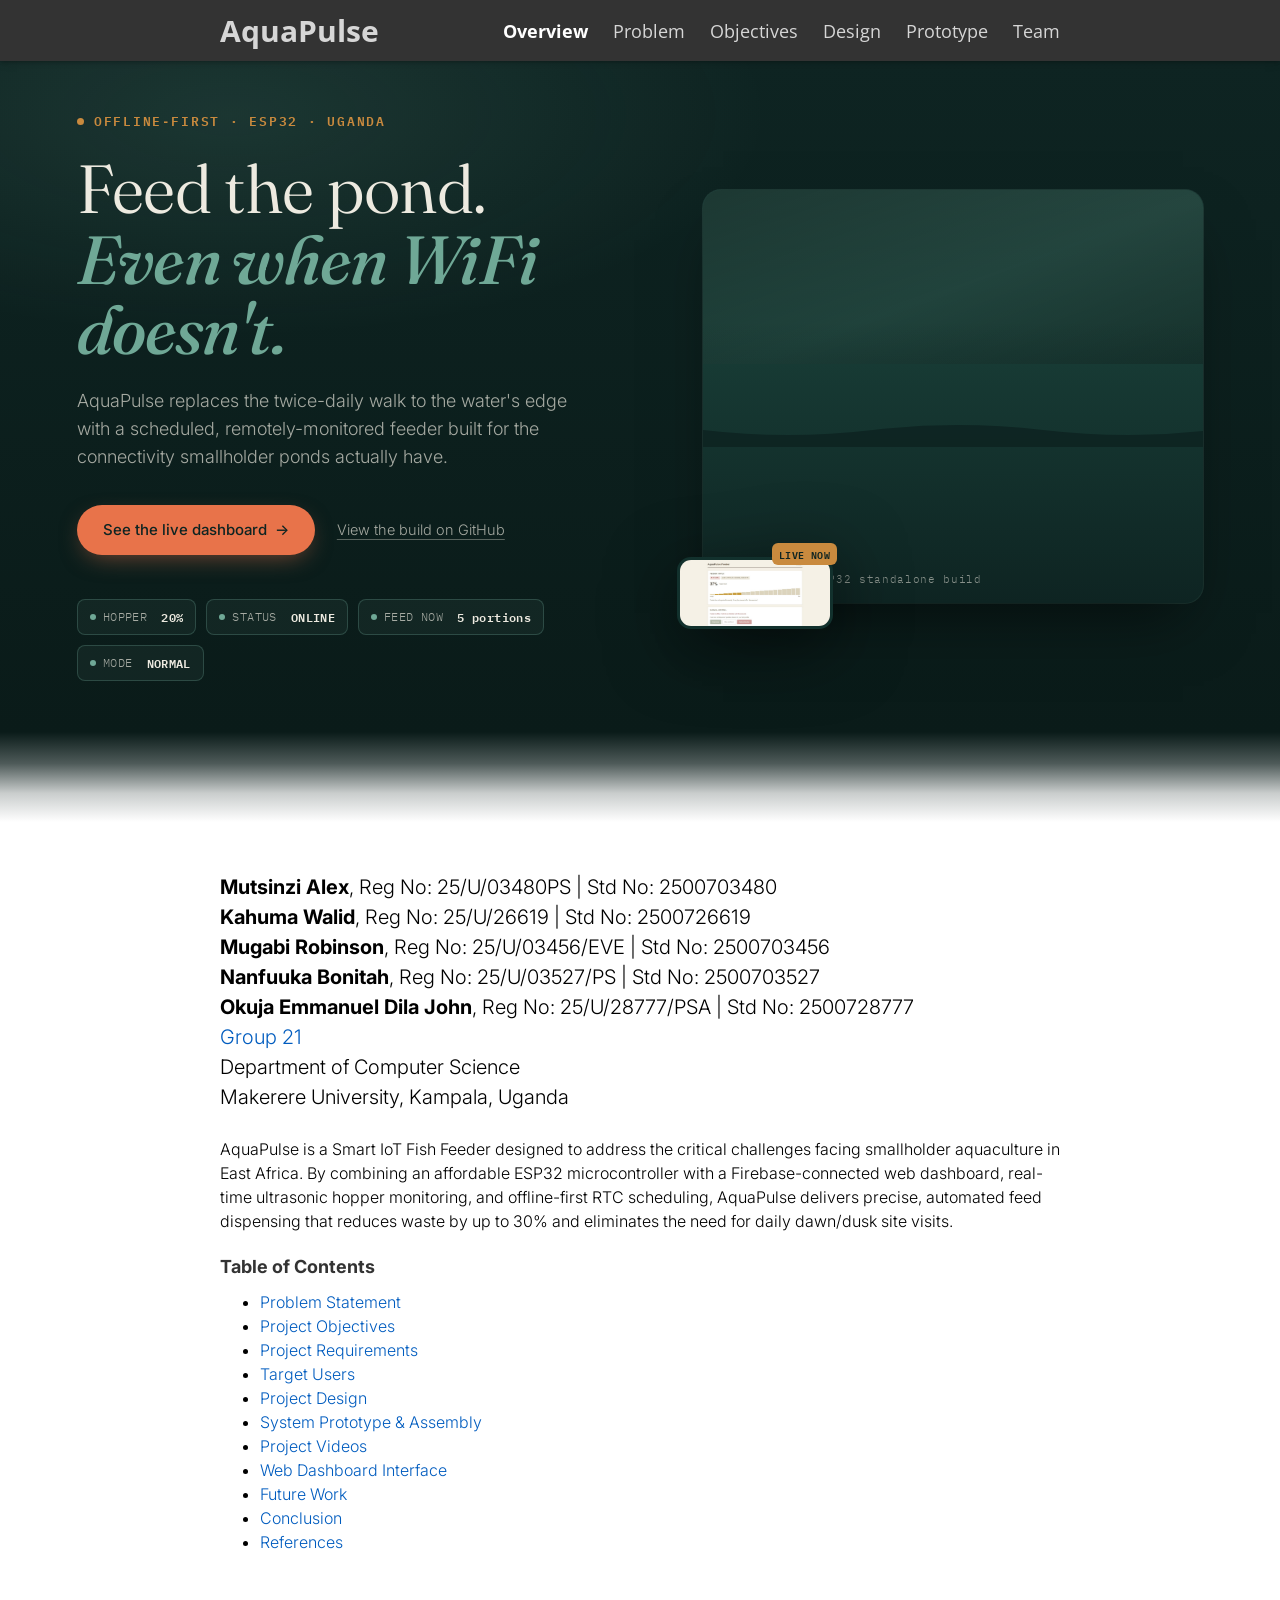
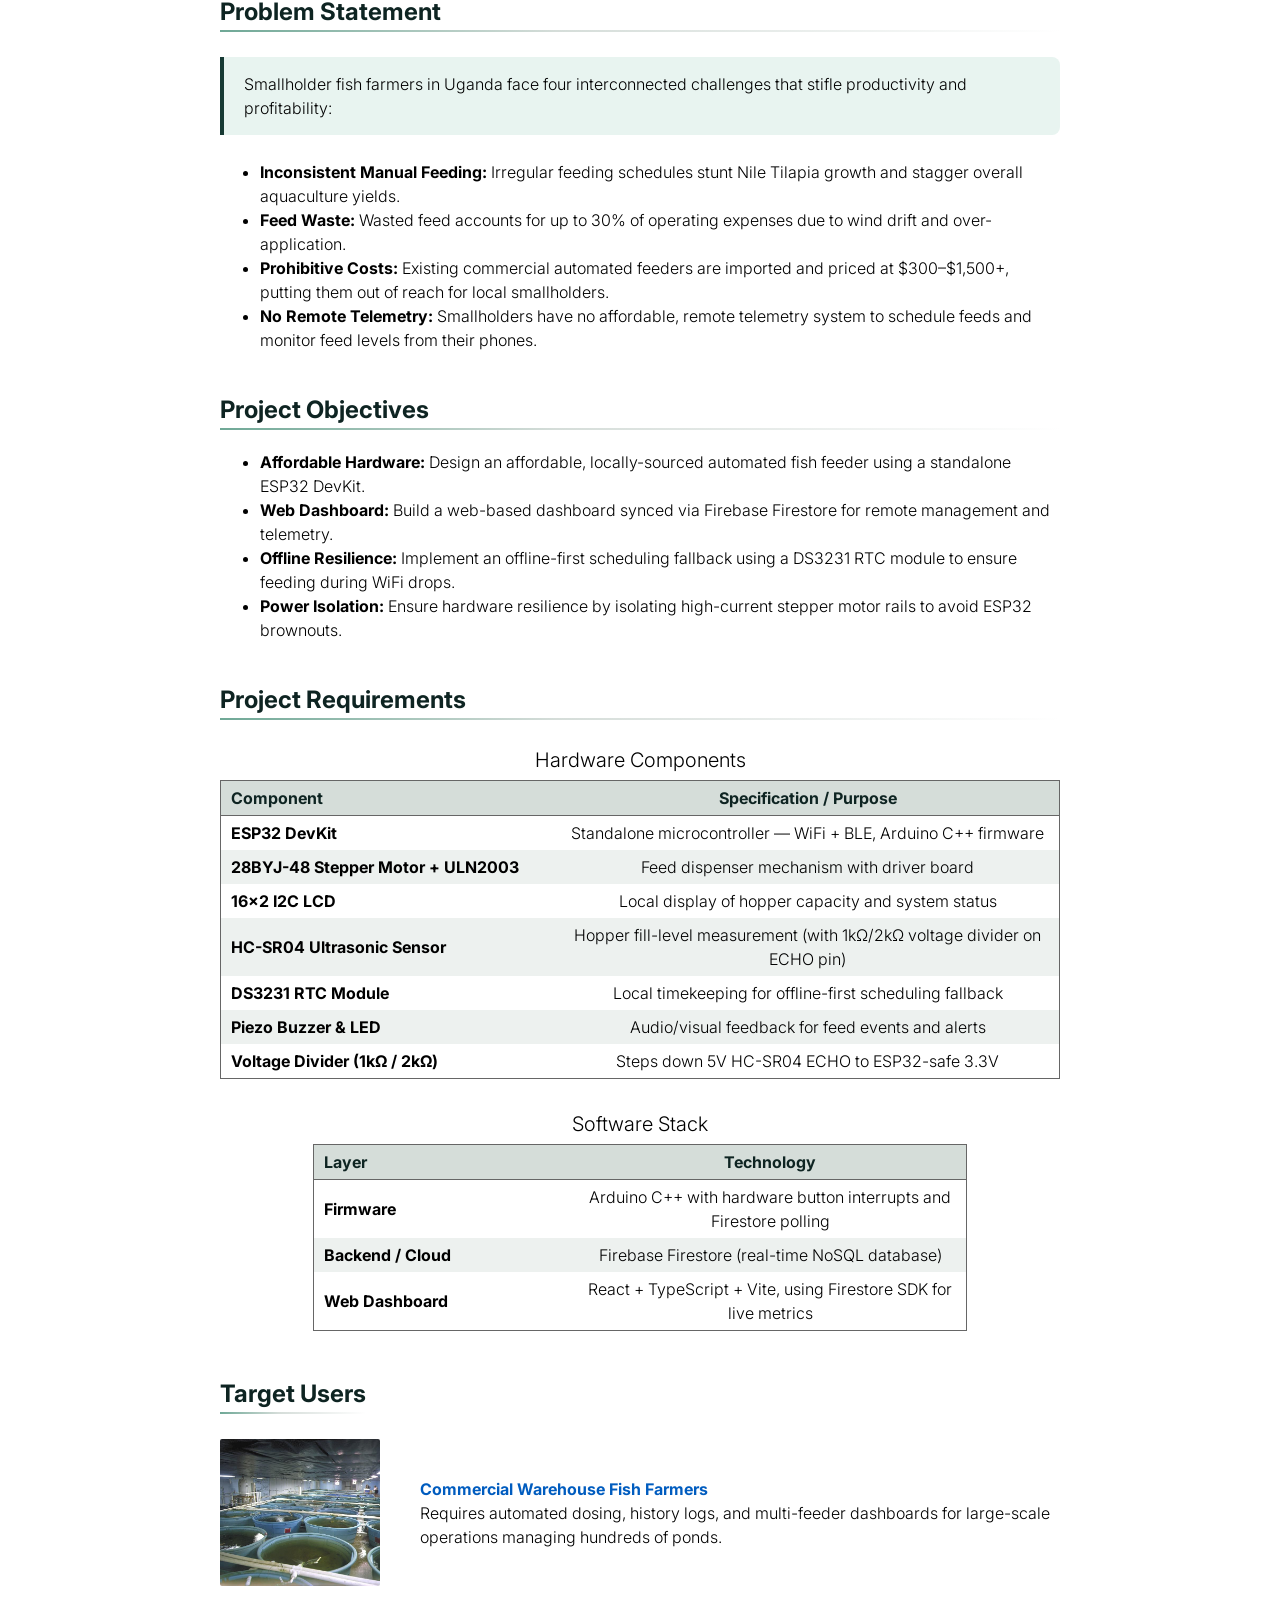
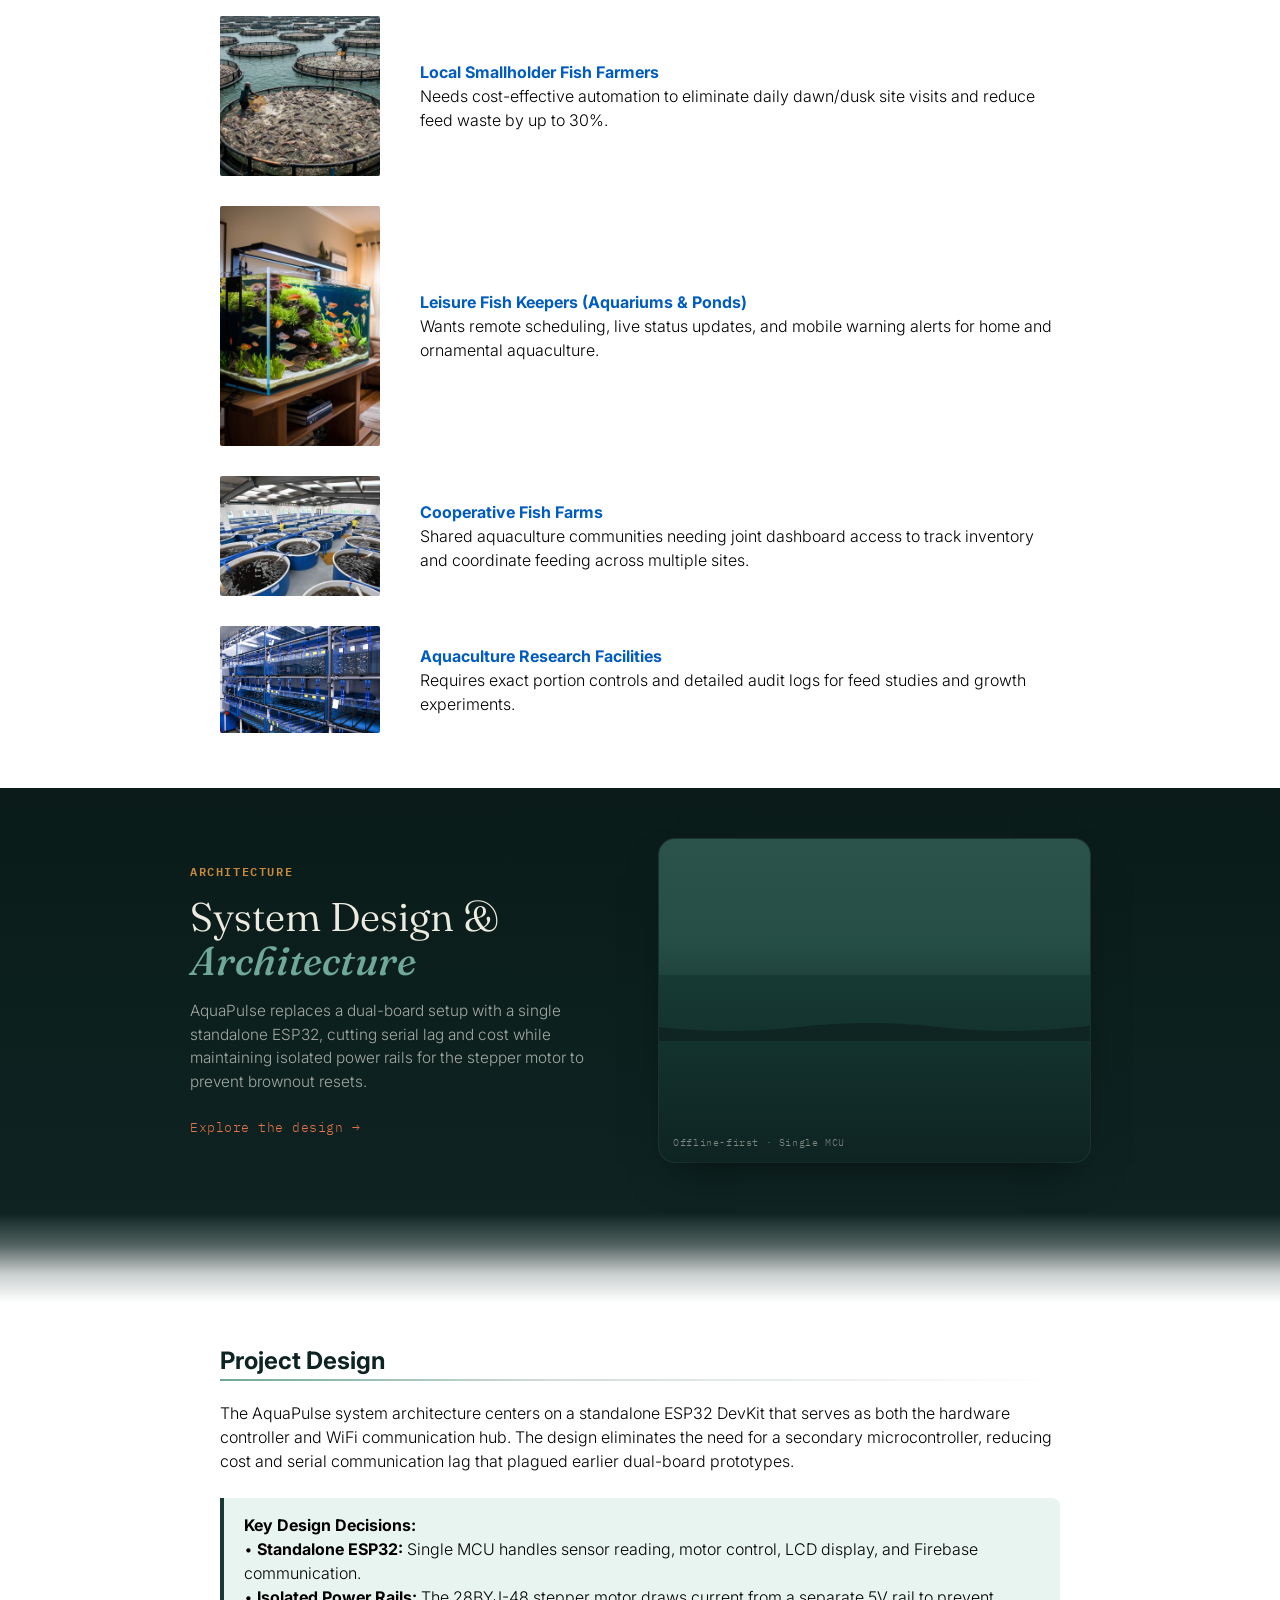
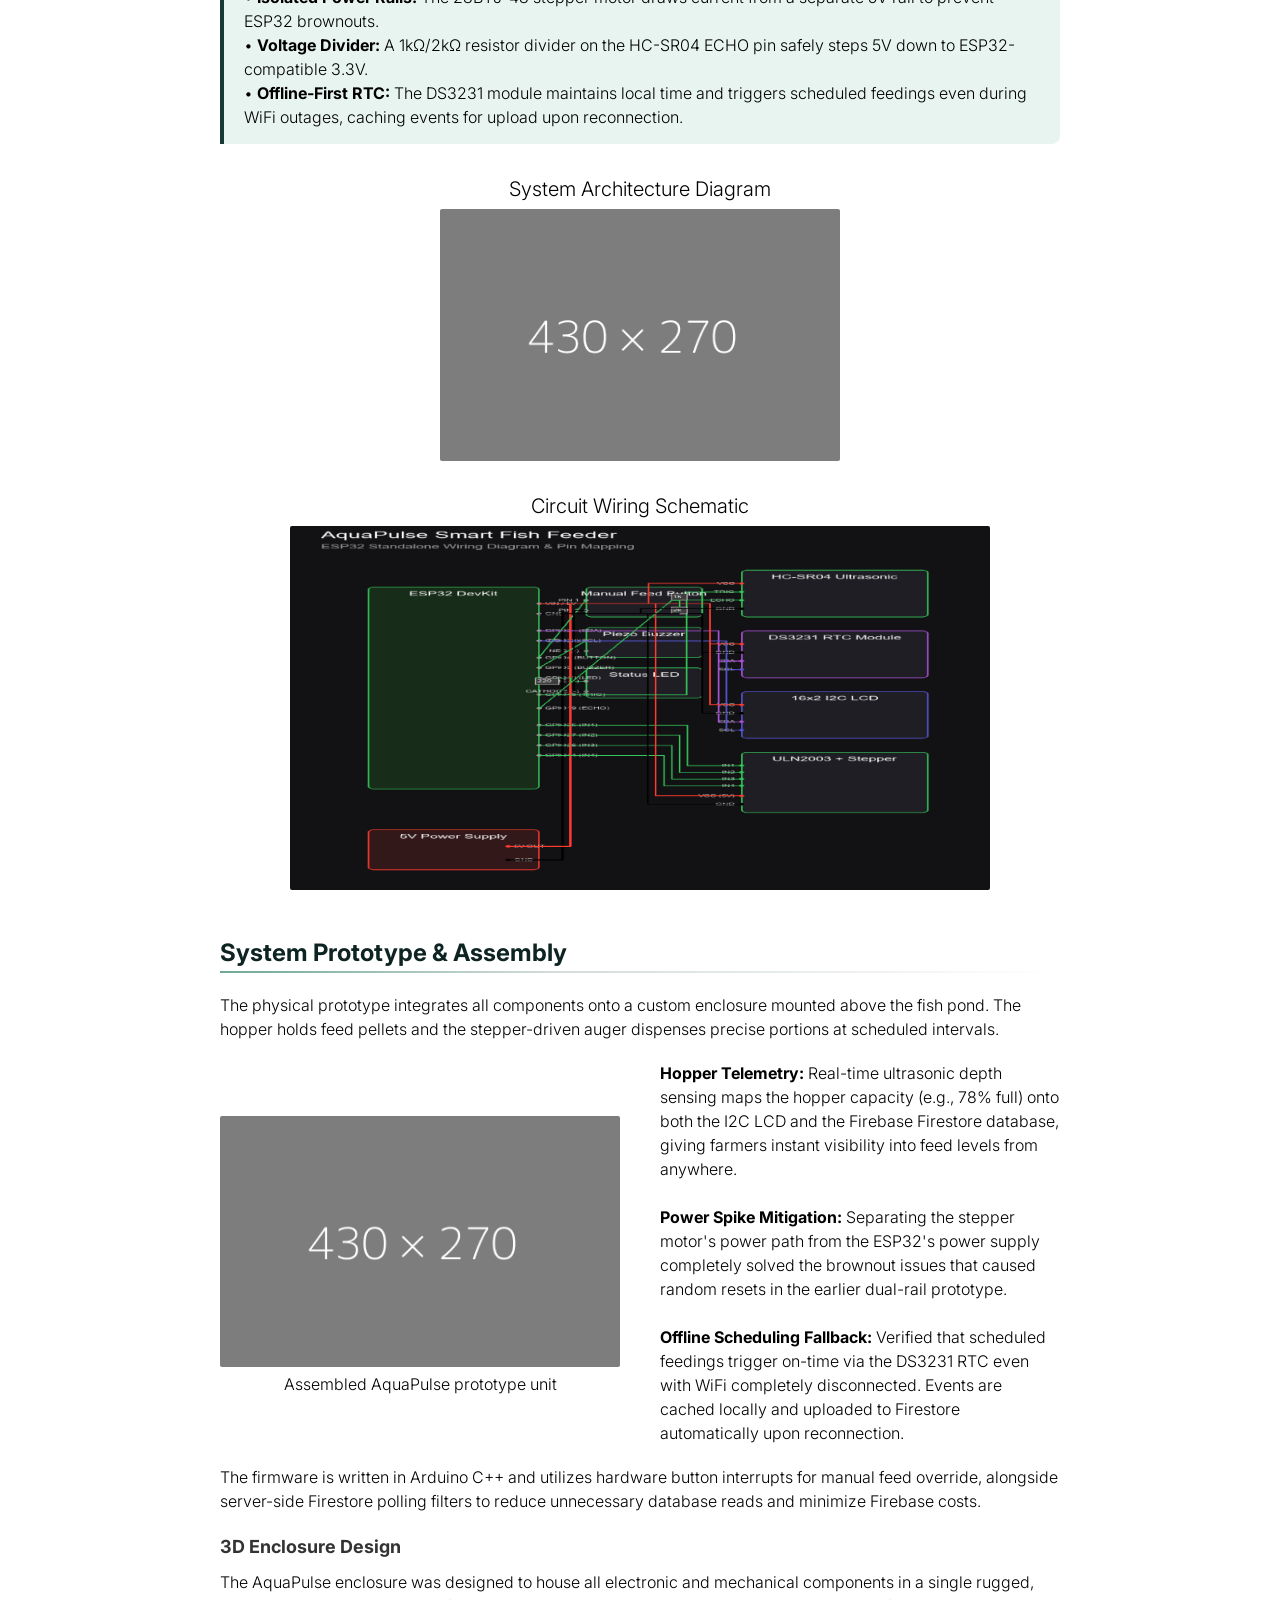
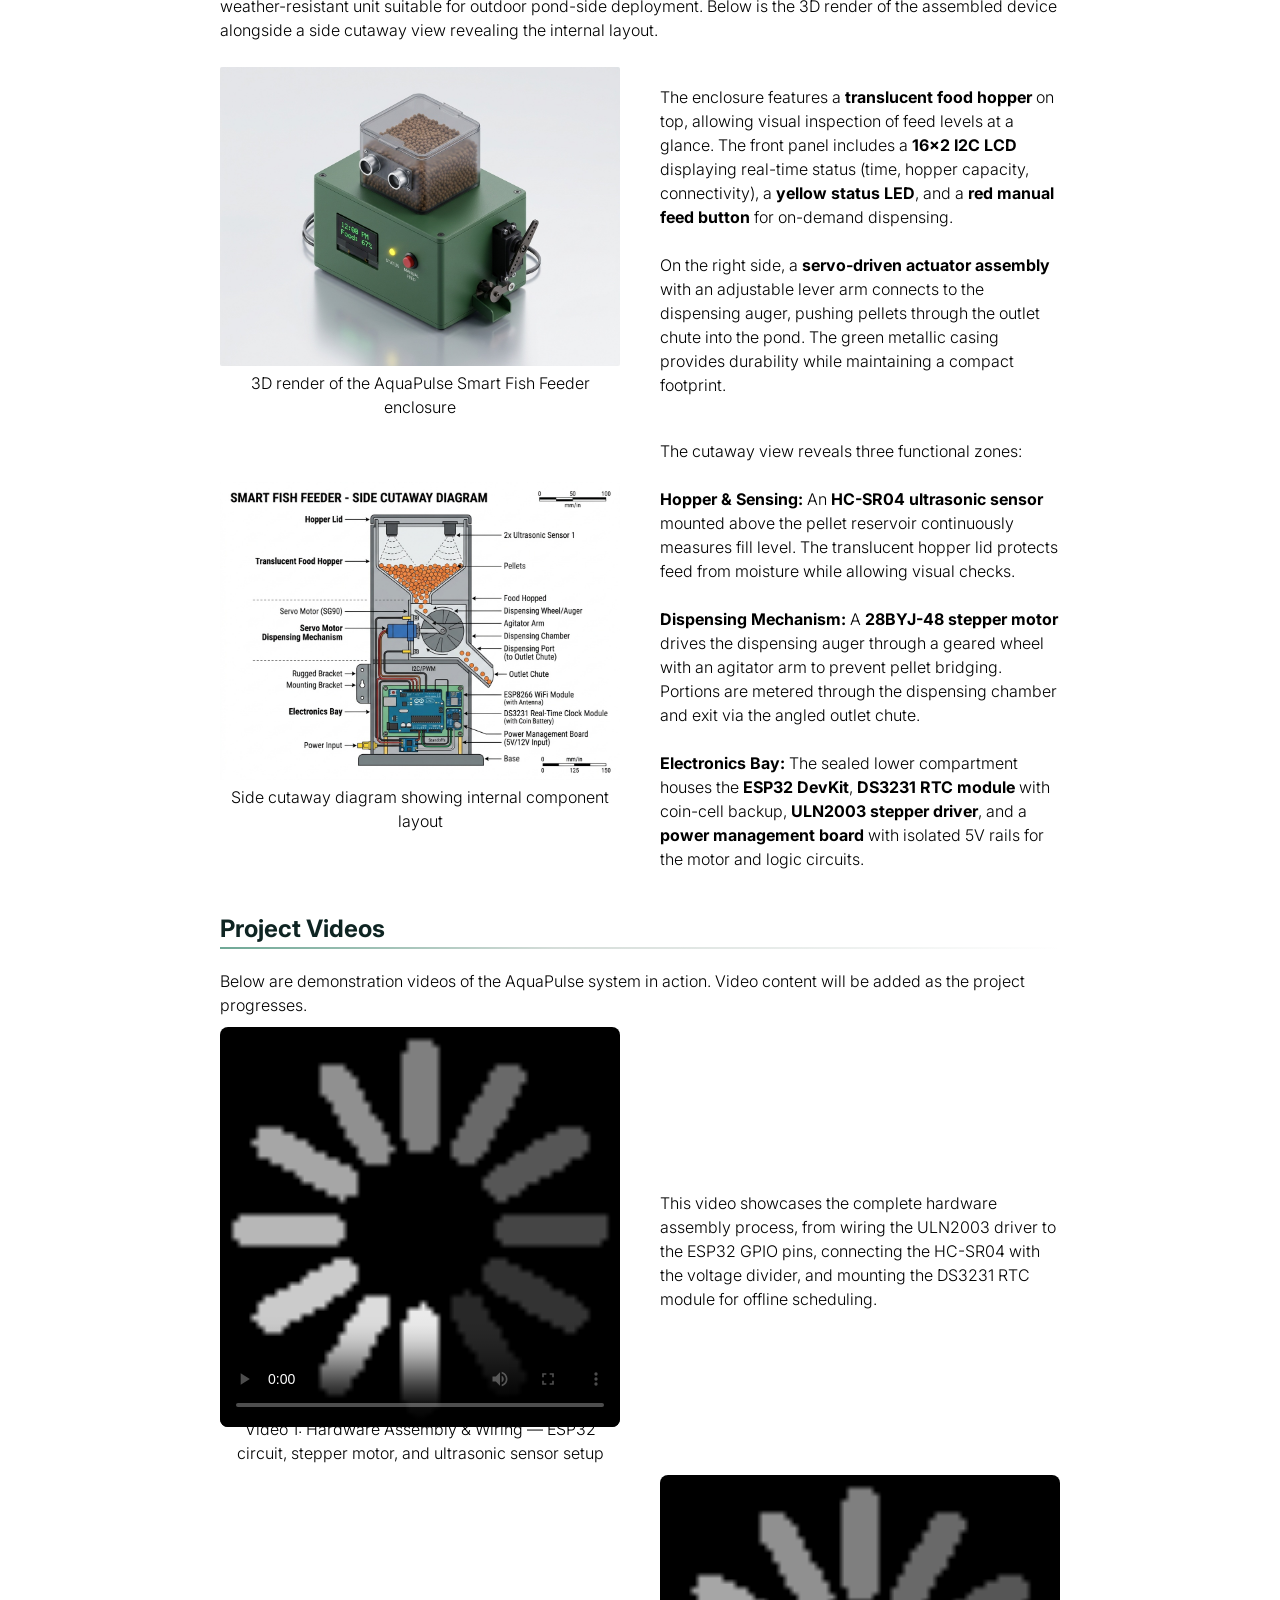
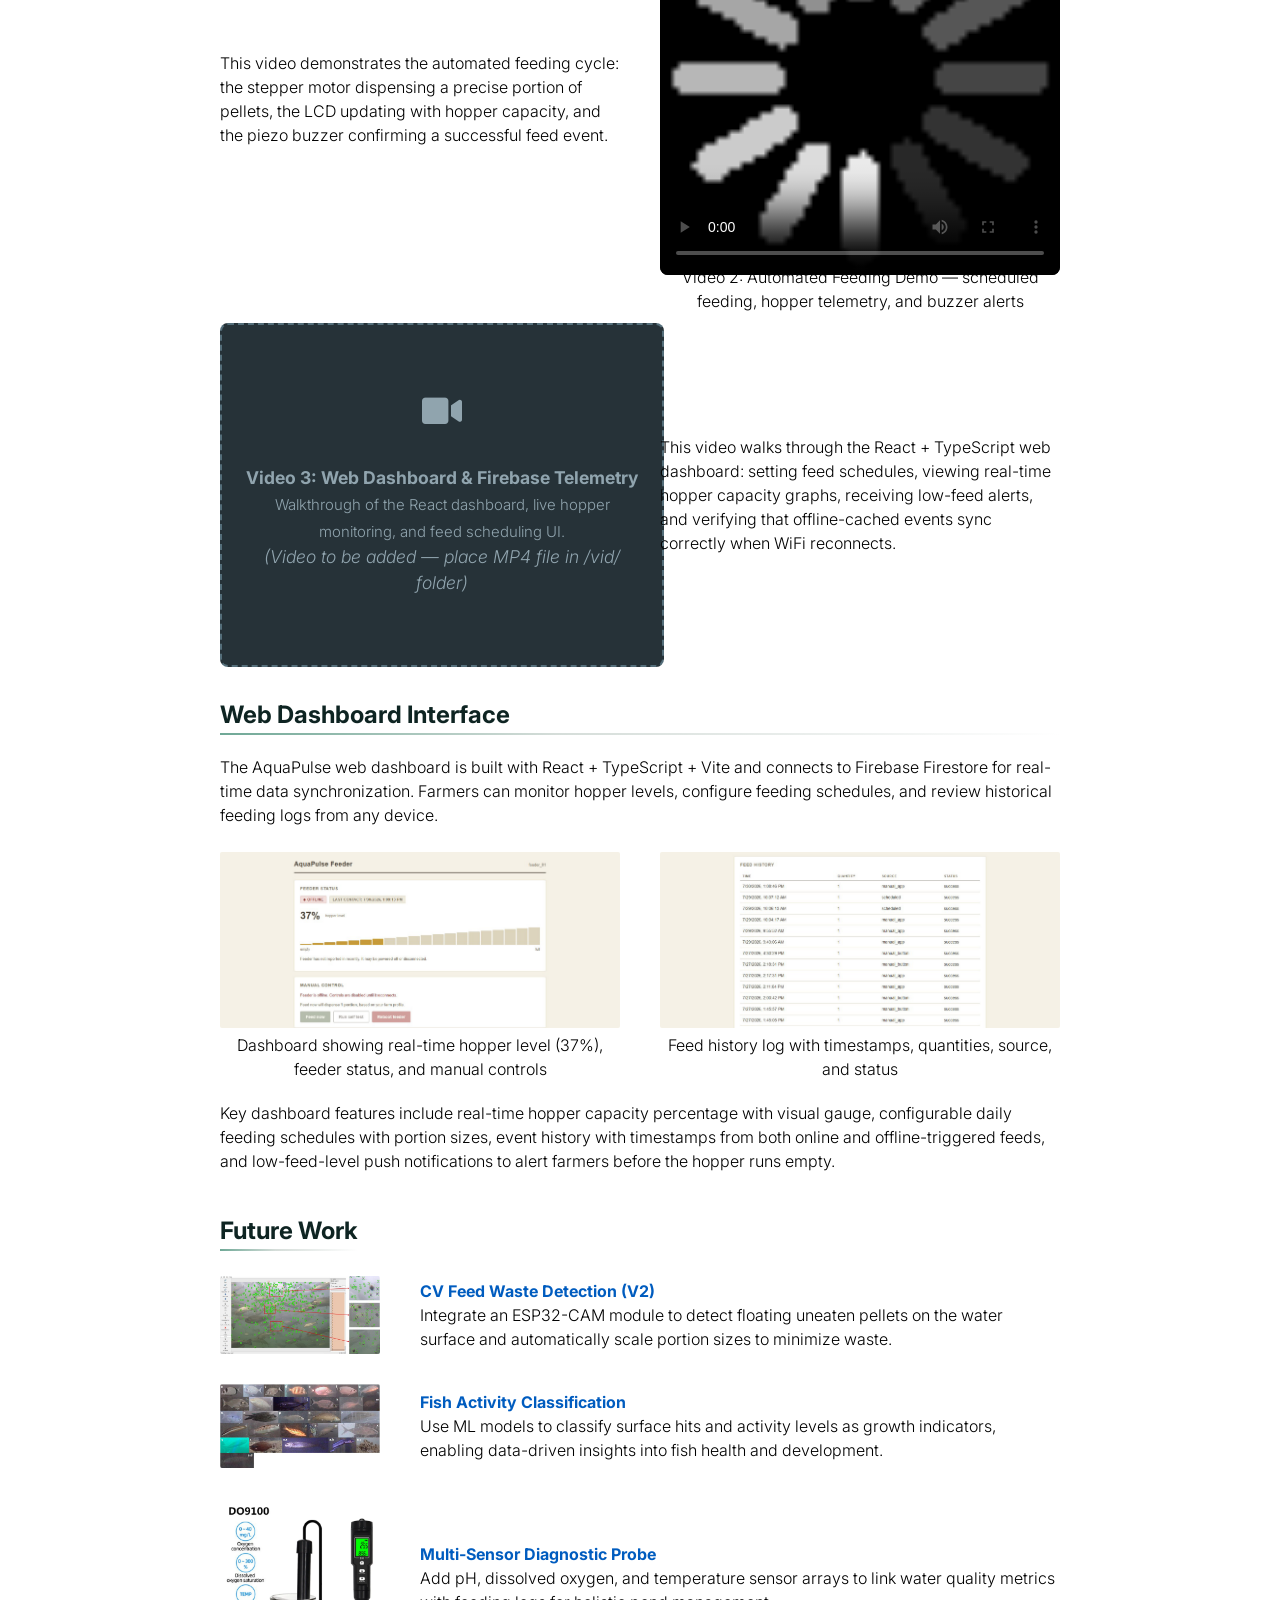
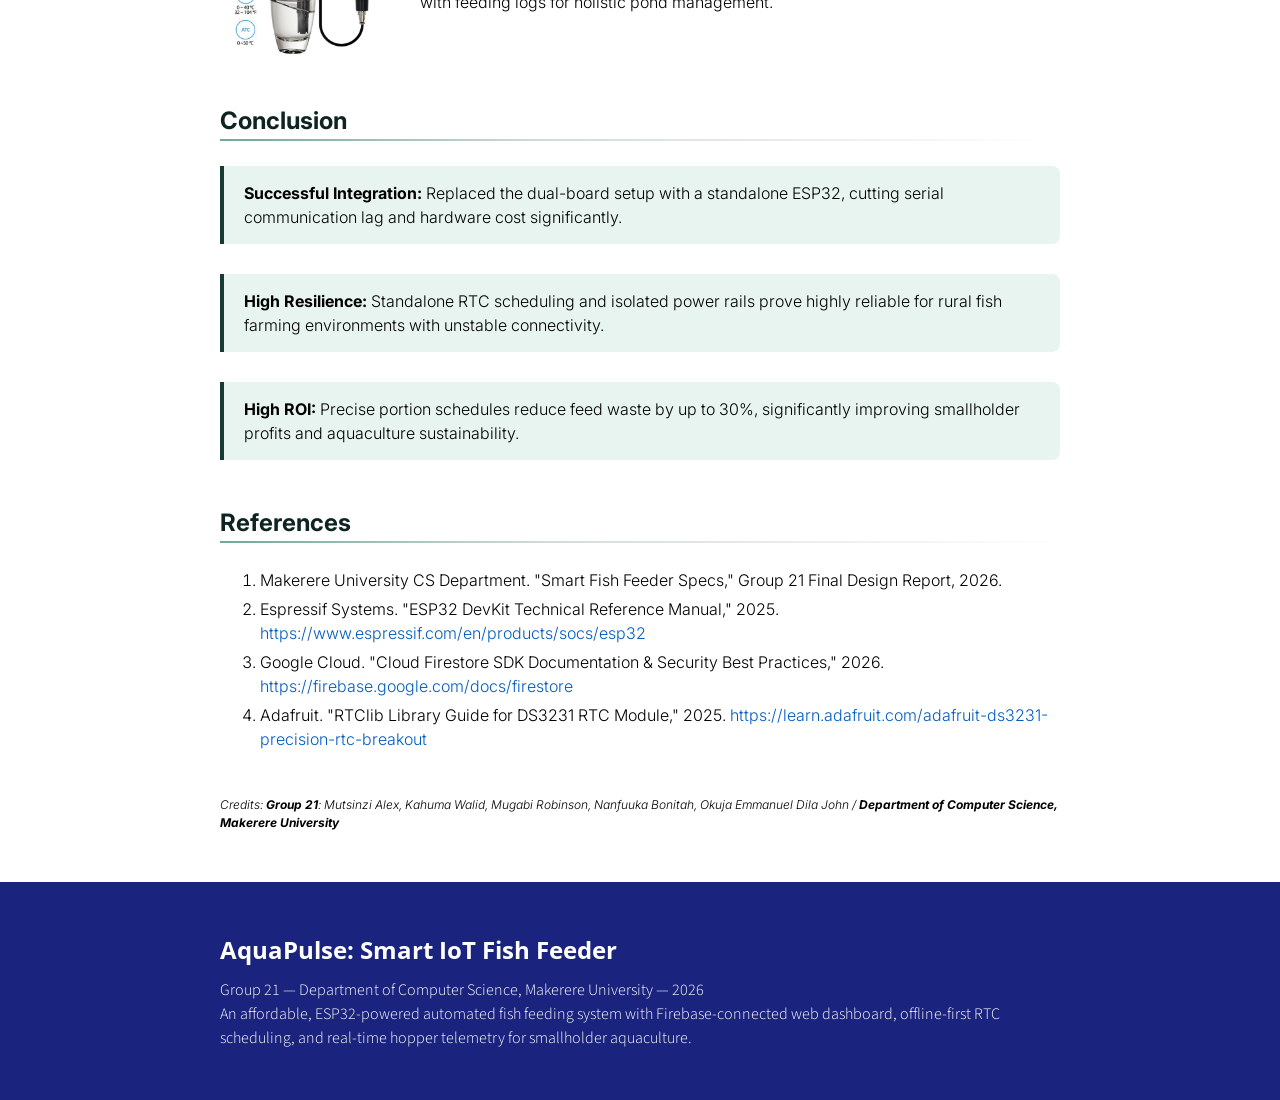
==== index.html @ ac544931 "feat: update hero banner — add 3rd slide, grade overlay, floating phone card, updated chip values an" ====
﻿<!doctype html>
<html>

<head>
  <title>AquaPulse: Smart IoT Fish Feeder - Group 21</title>
  <meta charset="utf-8" name="viewport" content="width=device-width, initial-scale=1">
  <link href="https://use.fontawesome.com/releases/v5.2.0/css/all.css" media="screen" rel="stylesheet" type="text/css" />
  <link href="css/frame.css" media="screen" rel="stylesheet" type="text/css" />
  <link href="css/controls.css" media="screen" rel="stylesheet" type="text/css" />
  <link href="css/custom.css" media="screen" rel="stylesheet" type="text/css" />
  <link href="css/hero-banner.css" media="screen" rel="stylesheet" type="text/css" />
  <link href='https://fonts.googleapis.com/css?family=Open+Sans:400,700' rel='stylesheet' type='text/css'>
  <link href='https://fonts.googleapis.com/css?family=Open+Sans+Condensed:300,700' rel='stylesheet' type='text/css'>
  <link href="https://fonts.googleapis.com/css?family=Source+Sans+Pro:400,700" rel="stylesheet">
  <script src="https://ajax.googleapis.com/ajax/libs/jquery/3.3.1/jquery.min.js"></script>
  <script src="js/menu.js"></script>
  <script src="js/footer.js"></script>
  <style>
    .menu-index {
      color: rgb(255, 255, 255) !important;
      opacity: 1 !important;
      font-weight: 700 !important;
    }
    .video-placeholder {
      width: 100%;
      min-height: 300px;
      background: #263238;
      border: 2px dashed #546e7a;
      border-radius: 8px;
      display: flex;
      align-items: center;
      justify-content: center;
      color: #90a4ae;
      font-size: 1.1em;
      text-align: center;
      padding: 20px;
    }
    .video-placeholder i {
      font-size: 2em;
      margin-bottom: 10px;
      display: block;
    }
    .member-card {
      background: #f0f5f3;
      border-radius: 8px;
      padding: 15px;
      margin: 8px 0;
      border-left: 4px solid #173A34;
    }
    .member-card .name {
      font-weight: 700;
      font-size: 1.05em;
      color: #173A34;
    }
    .member-card .details {
      font-size: 0.9em;
      color: #555;
      margin-top: 4px;
    }
    .spec-table td:first-child {
      font-weight: 700;
      width: 40%;
    }
    .highlight-box {
      background: #e8f4f0;
      border-left: 4px solid #173A34;
      padding: 15px 20px;
      margin: 15px 0;
      border-radius: 0 8px 8px 0;
    }
  </style>
</head>

<body>
  <div class="menu-container"></div>
  <div class="content-container">
    <!-------------------------------------------------------------------------------------------->
    <!--Start Hero Banner-->
    <section class="banner ap-hero">
      <div class="ap-copy">
        <p class="ap-eyebrow">Offline&#8209;first &middot; ESP32 &middot; Uganda</p>
        <h1 class="ap-heading">Feed the pond.<br><em>Even when WiFi doesn't.</em></h1>
        <p class="ap-sub">AquaPulse replaces the twice-daily walk to the water's edge with a scheduled, remotely-monitored feeder built for the connectivity smallholder ponds actually have.</p>
        <div class="ap-cta-row">
          <a class="ap-btn-primary" href="https://smartfishfeeder-25c86.web.app" target="_blank" rel="noopener">See the live dashboard &nbsp;&rarr;</a>
          <a class="ap-link-secondary" href="https://github.com/Walid26619/AQUA_PULSE_SMART_FISH_FEEDER" target="_blank" rel="noopener">View the build on GitHub</a>
        </div>
        <div class="ap-readouts">
          <span class="ap-chip"><span class="ap-led"></span>HOPPER&nbsp;<b>20%</b></span>
          <span class="ap-chip"><span class="ap-led"></span>STATUS&nbsp;<b>ONLINE</b></span>
          <span class="ap-chip"><span class="ap-led"></span>FEED&nbsp;NOW&nbsp;<b>5 portions</b></span>
          <span class="ap-chip"><span class="ap-led"></span>MODE&nbsp;<b>NORMAL</b></span>
        </div>
      </div>
      <div class="ap-frame-wrap">
        <div class="ap-frame">
          <div class="ap-sky"></div>
          <div class="ap-slide ap-s1"></div>
          <div class="ap-slide ap-s2"></div>
          <div class="ap-slide ap-s3"></div>
          <div class="ap-grade"></div>
          <div class="ap-sky-veil"></div>
          <div class="ap-water"></div>
          <svg class="ap-waterline-svg" viewBox="0 0 400 20" preserveAspectRatio="none">
            <path d="M0 10 Q 50 0 100 10 T 200 10 T 300 10 T 400 10 V20 H0 Z" fill="#0E2422" opacity="0.9">
              <animate attributeName="d"
                values="M0 10 Q 50 0 100 10 T 200 10 T 300 10 T 400 10 V20 H0 Z;
                        M0 10 Q 50 18 100 10 T 200 10 T 300 10 T 400 10 V20 H0 Z;
                        M0 10 Q 50 0 100 10 T 200 10 T 300 10 T 400 10 V20 H0 Z"
                dur="4.5s" repeatCount="indefinite" />
            </path>
          </svg>
          <div class="ap-bubbles" id="ap-hero-bubbles"></div>
          <div class="ap-frame-caption">AquaPulse &middot; ESP32 standalone build</div>
        </div>
        <div class="ap-phone-card">
          <img src="img/dashboard-hopper-level.png" alt="AquaPulse live dashboard">
          <span class="ap-phone-tag">LIVE NOW</span>
        </div>
      </div>
    </section>
    <!--End Hero Banner-->
    <div class="ap-transition-strip ap-transition-hero"></div>
    <!-------------------------------------------------------------------------------------------->
    <div class="content">
      <div class="content-table flex-column">
        <!-------------------------------------------------------------------------------------------->
        <!--Start Team & Intro-->
        <div class="flex-row">
          <div class="flex-item flex-column">
            <p class="text text-large" id="team">
              <strong>Mutsinzi Alex</strong>, Reg No: 25/U/03480PS | Std No: 2500703480<br>
              <strong>Kahuma Walid</strong>, Reg No: 25/U/26619 | Std No: 2500726619<br>
              <strong>Mugabi Robinson</strong>, Reg No: 25/U/03456/EVE | Std No: 2500703456<br>
              <strong>Nanfuuka Bonitah</strong>, Reg No: 25/U/03527/PS | Std No: 2500703527<br>
              <strong>Okuja Emmanuel Dila John</strong>, Reg No: 25/U/28777/PSA | Std No: 2500728777<br>
              <a target="_blank" href="https://github.com/">Group 21</a><br>
              Department of Computer Science<br>
              Makerere University, Kampala, Uganda
            </p>
          </div>
        </div>
        <div class="flex-row">
          <div class="flex-item flex-column">
            <p class="text add-top-margin">
              AquaPulse is a Smart IoT Fish Feeder designed to address the critical challenges facing smallholder
              aquaculture in East Africa. By combining an affordable ESP32 microcontroller with a Firebase-connected
              web dashboard, real-time ultrasonic hopper monitoring, and offline-first RTC scheduling, AquaPulse
              delivers precise, automated feed dispensing that reduces waste by up to 30% and eliminates the need
              for daily dawn/dusk site visits.
            </p>
            <h3>Table of Contents</h3>
            <ul>
              <li><a href="#problem-statement">Problem Statement</a></li>
              <li><a href="#objectives">Project Objectives</a></li>
              <li><a href="#requirements">Project Requirements</a></li>
              <li><a href="#target-users">Target Users</a></li>
              <li><a href="#design">Project Design</a></li>
              <li><a href="#prototype">System Prototype &amp; Assembly</a></li>
              <li><a href="#videos">Project Videos</a></li>
              <li><a href="#dashboard">Web Dashboard Interface</a></li>
              <li><a href="#future-work">Future Work</a></li>
              <li><a href="#conclusion">Conclusion</a></li>
              <li><a href="#references">References</a></li>
            </ul>
          </div>
        </div>
        <!--End Team & Intro-->
        <!-------------------------------------------------------------------------------------------->
        <!--Start Problem Statement-->
        <div class="flex-row">
          <div class="flex-item flex-column">
            <h2 id="problem-statement">Problem Statement</h2>
            <hr>
            <div class="highlight-box">
              <p class="text" style="margin:0;">
                Smallholder fish farmers in Uganda face four interconnected challenges that stifle productivity
                and profitability:
              </p>
            </div>
            <ul>
              <li><strong>Inconsistent Manual Feeding:</strong> Irregular feeding schedules stunt Nile Tilapia growth and stagger overall aquaculture yields.</li>
              <li><strong>Feed Waste:</strong> Wasted feed accounts for up to 30% of operating expenses due to wind drift and over-application.</li>
              <li><strong>Prohibitive Costs:</strong> Existing commercial automated feeders are imported and priced at $300&ndash;$1,500+, putting them out of reach for local smallholders.</li>
              <li><strong>No Remote Telemetry:</strong> Smallholders have no affordable, remote telemetry system to schedule feeds and monitor feed levels from their phones.</li>
            </ul>
          </div>
        </div>
        <!--End Problem Statement-->
        <!-------------------------------------------------------------------------------------------->
        <!--Start Objectives-->
        <div class="flex-row">
          <div class="flex-item flex-column">
            <h2 id="objectives">Project Objectives</h2>
            <hr>
            <ul>
              <li><strong>Affordable Hardware:</strong> Design an affordable, locally-sourced automated fish feeder using a standalone ESP32 DevKit.</li>
              <li><strong>Web Dashboard:</strong> Build a web-based dashboard synced via Firebase Firestore for remote management and telemetry.</li>
              <li><strong>Offline Resilience:</strong> Implement an offline-first scheduling fallback using a DS3231 RTC module to ensure feeding during WiFi drops.</li>
              <li><strong>Power Isolation:</strong> Ensure hardware resilience by isolating high-current stepper motor rails to avoid ESP32 brownouts.</li>
            </ul>
          </div>
        </div>
        <!--End Objectives-->
        <!-------------------------------------------------------------------------------------------->
        <!--Start Requirements-->
        <div class="flex-row">
          <div class="flex-item flex-column">
            <h2 id="requirements">Project Requirements</h2>
            <hr>
            <p class="text text-center graph-title">Hardware Components</p>
            <div class="custom-table-container center add-top-margin-small">
              <table class="custom-table spec-table">
                <thead>
                  <tr class="bg-color-gray">
                    <th>Component</th>
                    <th class="text-center">Specification / Purpose</th>
                  </tr>
                </thead>
                <tbody>
                  <tr>
                    <td>ESP32 DevKit</td>
                    <td class="text-center">Standalone microcontroller &mdash; WiFi + BLE, Arduino C++ firmware</td>
                  </tr>
                  <tr class="bg-color-light-gray">
                    <td>28BYJ-48 Stepper Motor + ULN2003</td>
                    <td class="text-center">Feed dispenser mechanism with driver board</td>
                  </tr>
                  <tr>
                    <td>16&times;2 I2C LCD</td>
                    <td class="text-center">Local display of hopper capacity and system status</td>
                  </tr>
                  <tr class="bg-color-light-gray">
                    <td>HC-SR04 Ultrasonic Sensor</td>
                    <td class="text-center">Hopper fill-level measurement (with 1k&Omega;/2k&Omega; voltage divider on ECHO pin)</td>
                  </tr>
                  <tr>
                    <td>DS3231 RTC Module</td>
                    <td class="text-center">Local timekeeping for offline-first scheduling fallback</td>
                  </tr>
                  <tr class="bg-color-light-gray">
                    <td>Piezo Buzzer &amp; LED</td>
                    <td class="text-center">Audio/visual feedback for feed events and alerts</td>
                  </tr>
                  <tr>
                    <td>Voltage Divider (1k&Omega; / 2k&Omega;)</td>
                    <td class="text-center">Steps down 5V HC-SR04 ECHO to ESP32-safe 3.3V</td>
                  </tr>
                </tbody>
              </table>
            </div>
            <p class="text text-center graph-title">Software Stack</p>
            <div class="custom-table-container center add-top-margin-small">
              <table class="custom-table spec-table">
                <thead>
                  <tr class="bg-color-gray">
                    <th>Layer</th>
                    <th class="text-center">Technology</th>
                  </tr>
                </thead>
                <tbody>
                  <tr>
                    <td>Firmware</td>
                    <td class="text-center">Arduino C++ with hardware button interrupts and Firestore polling</td>
                  </tr>
                  <tr class="bg-color-light-gray">
                    <td>Backend / Cloud</td>
                    <td class="text-center">Firebase Firestore (real-time NoSQL database)</td>
                  </tr>
                  <tr>
                    <td>Web Dashboard</td>
                    <td class="text-center">React + TypeScript + Vite, using Firestore SDK for live metrics</td>
                  </tr>
                </tbody>
              </table>
            </div>
          </div>
        </div>
        <!--End Requirements-->
        <!-------------------------------------------------------------------------------------------->
        <!--Start Target Users-->
        <div class="flex-row">
          <div class="flex-item flex-column">
            <h2 id="target-users">Target Users</h2>
            <hr>
          </div>
        </div>
        <div class="flex-row">
          <div class="flex-item flex-item-stretch flex-column">
            <img class="image max-width-400" src="img/commercial-warehouse.jpg">
          </div>
          <div class="flex-item flex-item-stretch-4 flex-column">
            <p class="text">
              <a class="highlight-text" href="javascript:void(0)">Commercial Warehouse Fish Farmers</a><br>
              Requires automated dosing, history logs, and multi-feeder dashboards for large-scale operations managing hundreds of ponds.
            </p>
          </div>
        </div>
        <div class="flex-row">
          <div class="flex-item flex-item-stretch flex-column">
            <img class="image max-width-400" src="img/local-smallholder.jpg">
          </div>
          <div class="flex-item flex-item-stretch-4 flex-column">
            <p class="text">
              <a class="highlight-text" href="javascript:void(0)">Local Smallholder Fish Farmers</a><br>
              Needs cost-effective automation to eliminate daily dawn/dusk site visits and reduce feed waste by up to 30%.
            </p>
          </div>
        </div>
        <div class="flex-row">
          <div class="flex-item flex-item-stretch flex-column">
            <img class="image max-width-400" src="img/aquarium.jpg">
          </div>
          <div class="flex-item flex-item-stretch-4 flex-column">
            <p class="text">
              <a class="highlight-text" href="javascript:void(0)">Leisure Fish Keepers (Aquariums &amp; Ponds)</a><br>
              Wants remote scheduling, live status updates, and mobile warning alerts for home and ornamental aquaculture.
            </p>
          </div>
        </div>
        <div class="flex-row">
          <div class="flex-item flex-item-stretch flex-column">
            <img class="image max-width-400" src="img/cooperative-farms.jpg">
          </div>
          <div class="flex-item flex-item-stretch-4 flex-column">
            <p class="text">
              <a class="highlight-text" href="javascript:void(0)">Cooperative Fish Farms</a><br>
              Shared aquaculture communities needing joint dashboard access to track inventory and coordinate feeding across multiple sites.
            </p>
          </div>
        </div>
        <div class="flex-row">
          <div class="flex-item flex-item-stretch flex-column">
            <img class="image max-width-400" src="img/research-facilities.webp">
          </div>
          <div class="flex-item flex-item-stretch-4 flex-column">
            <p class="text">
              <a class="highlight-text" href="javascript:void(0)">Aquaculture Research Facilities</a><br>
              Requires exact portion controls and detailed audit logs for feed studies and growth experiments.
            </p>
          </div>
        </div>
        <!--End Target Users-->
        <!-------------------------------------------------------------------------------------------->
      </div>
    </div>
    <!-------------------------------------------------------------------------------------------->
    <!--Mid-page Banner-->
    <div class="banner ap-mid-banner">
      <div class="ap-mid-inner">
        <div class="ap-mid-copy">
          <p class="ap-mid-eyebrow">Architecture</p>
          <h2 class="ap-mid-heading">System Design &amp;<br><em>Architecture</em></h2>
          <p class="ap-mid-sub">AquaPulse replaces a dual-board setup with a single standalone ESP32, cutting serial lag and cost while maintaining isolated power rails for the stepper motor to prevent brownout resets.</p>
          <a class="ap-mid-link" href="#design">Explore the design &rarr;</a>
        </div>
        <div class="ap-mid-frame-wrap">
          <div class="ap-mid-frame">
            <div class="ap-sky"></div>
            <div class="ap-slide ap-s1"></div>
            <div class="ap-slide ap-s2"></div>
            <div class="ap-sky-veil"></div>
            <div class="ap-water"></div>
            <svg class="ap-waterline-svg" viewBox="0 0 400 20" preserveAspectRatio="none">
              <path d="M0 10 Q 50 0 100 10 T 200 10 T 300 10 T 400 10 V20 H0 Z" fill="#0E2422" opacity="0.9">
                <animate attributeName="d"
                  values="M0 10 Q 50 0 100 10 T 200 10 T 300 10 T 400 10 V20 H0 Z;
                          M0 10 Q 50 18 100 10 T 200 10 T 300 10 T 400 10 V20 H0 Z;
                          M0 10 Q 50 0 100 10 T 200 10 T 300 10 T 400 10 V20 H0 Z"
                  dur="4.5s" repeatCount="indefinite" />
              </path>
            </svg>
            <div class="ap-bubbles" id="ap-mid-bubbles"></div>
            <div class="ap-frame-caption">Offline-first &middot; Single MCU</div>
          </div>
        </div>
      </div>
    </div>
    <!--End Mid-page Banner-->
    <div class="ap-transition-strip ap-transition-mid"></div>
    <!-------------------------------------------------------------------------------------------->
    <div class="content">
      <div class="content-table flex-column">
        <!-------------------------------------------------------------------------------------------->
        <!--Start Project Design-->
        <div class="flex-row">
          <div class="flex-item flex-column">
            <h2 id="design" class="no-top-margin">Project Design</h2>
            <hr>
            <p class="text">
              The AquaPulse system architecture centers on a standalone ESP32 DevKit that serves as both the
              hardware controller and WiFi communication hub. The design eliminates the need for a secondary
              microcontroller, reducing cost and serial communication lag that plagued earlier dual-board prototypes.
            </p>
            <div class="highlight-box">
              <p class="text" style="margin:0;">
                <strong>Key Design Decisions:</strong><br>
                &bull; <strong>Standalone ESP32:</strong> Single MCU handles sensor reading, motor control, LCD display, and Firebase communication.<br>
                &bull; <strong>Isolated Power Rails:</strong> The 28BYJ-48 stepper motor draws current from a separate 5V rail to prevent ESP32 brownouts.<br>
                &bull; <strong>Voltage Divider:</strong> A 1k&Omega;/2k&Omega; resistor divider on the HC-SR04 ECHO pin safely steps 5V down to ESP32-compatible 3.3V.<br>
                &bull; <strong>Offline-First RTC:</strong> The DS3231 module maintains local time and triggers scheduled feedings even during WiFi outages, caching events for upload upon reconnection.
              </p>
            </div>
            <p class="text text-center graph-title">
              System Architecture Diagram
            </p>
            <img class="image center max-width-400 add-top-margin-small" src="img/dummay-img.png">
            <p class="text text-center graph-title">
              Circuit Wiring Schematic
            </p>
            <img class="image center add-top-margin-small" src="img/circuit-wiring.png" style="max-width: 700px;">
          </div>
        </div>
        <!--End Project Design-->
        <!-------------------------------------------------------------------------------------------->
        <!--Start Prototype & Assembly-->
        <div class="flex-row">
          <div class="flex-item flex-column">
            <h2 id="prototype">System Prototype &amp; Assembly</h2>
            <hr>
            <p class="text">
              The physical prototype integrates all components onto a custom enclosure mounted above the fish pond.
              The hopper holds feed pellets and the stepper-driven auger dispenses precise portions at scheduled intervals.
            </p>
          </div>
        </div>
        <div class="flex-row">
          <div class="flex-item flex-item-stretch flex-column">
            <img class="image" src="img/dummay-img.png">
            <p class="image-caption">Assembled AquaPulse prototype unit</p>
          </div>
          <div class="flex-item flex-item-stretch flex-column">
            <p class="text">
              <strong>Hopper Telemetry:</strong> Real-time ultrasonic depth sensing maps the hopper capacity
              (e.g., 78% full) onto both the I2C LCD and the Firebase Firestore database, giving farmers
              instant visibility into feed levels from anywhere.<br><br>
              <strong>Power Spike Mitigation:</strong> Separating the stepper motor's power path from the
              ESP32's power supply completely solved the brownout issues that caused random resets in the
              earlier dual-rail prototype.<br><br>
              <strong>Offline Scheduling Fallback:</strong> Verified that scheduled feedings trigger on-time
              via the DS3231 RTC even with WiFi completely disconnected. Events are cached locally and
              uploaded to Firestore automatically upon reconnection.
            </p>
          </div>
        </div>
        <div class="flex-row">
          <div class="flex-item flex-column">
            <p class="text">
              The firmware is written in Arduino C++ and utilizes hardware button interrupts for manual
              feed override, alongside server-side Firestore polling filters to reduce unnecessary database
              reads and minimize Firebase costs.
            </p>
          </div>
        </div>
        <!-------------------------------------------------------------------------------------------->
        <!--Start Enclosure Design-->
        <div class="flex-row">
          <div class="flex-item flex-column">
            <h3>3D Enclosure Design</h3>
            <p class="text">
              The AquaPulse enclosure was designed to house all electronic and mechanical components in a
              single rugged, weather-resistant unit suitable for outdoor pond-side deployment. Below is
              the 3D render of the assembled device alongside a side cutaway view revealing the internal
              layout.
            </p>
          </div>
        </div>
        <div class="flex-row">
          <div class="flex-item flex-item-stretch flex-column">
            <img class="image" src="img/3d-render.jpg">
            <p class="image-caption">3D render of the AquaPulse Smart Fish Feeder enclosure</p>
          </div>
          <div class="flex-item flex-item-stretch flex-column">
            <p class="text">
              The enclosure features a <strong>translucent food hopper</strong> on top, allowing visual
              inspection of feed levels at a glance. The front panel includes a <strong>16x2 I2C LCD</strong>
              displaying real-time status (time, hopper capacity, connectivity), a <strong>yellow status
              LED</strong>, and a <strong>red manual feed button</strong> for on-demand dispensing.<br><br>
              On the right side, a <strong>servo-driven actuator assembly</strong> with an adjustable lever
              arm connects to the dispensing auger, pushing pellets through the outlet chute into the pond.
              The green metallic casing provides durability while maintaining a compact footprint.
            </p>
          </div>
        </div>
        <div class="flex-row">
          <div class="flex-item flex-item-stretch flex-column">
            <img class="image" src="img/cutaway-diagram.jpg">
            <p class="image-caption">Side cutaway diagram showing internal component layout</p>
          </div>
          <div class="flex-item flex-item-stretch flex-column">
            <p class="text">
              The cutaway view reveals three functional zones:<br><br>
              <strong>Hopper &amp; Sensing:</strong> An <strong>HC-SR04 ultrasonic sensor</strong> mounted
              above the pellet reservoir continuously measures fill level. The translucent hopper lid
              protects feed from moisture while allowing visual checks.<br><br>
              <strong>Dispensing Mechanism:</strong> A <strong>28BYJ-48 stepper motor</strong> drives the
              dispensing auger through a geared wheel with an agitator arm to prevent pellet bridging.
              Portions are metered through the dispensing chamber and exit via the angled outlet chute.<br><br>
              <strong>Electronics Bay:</strong> The sealed lower compartment houses the
              <strong>ESP32 DevKit</strong>, <strong>DS3231 RTC module</strong> with coin-cell backup,
              <strong>ULN2003 stepper driver</strong>, and a <strong>power management board</strong>
              with isolated 5V rails for the motor and logic circuits.
            </p>
          </div>
        </div>
        <!--End Enclosure Design-->
        <!--End Prototype & Assembly-->
        <!-------------------------------------------------------------------------------------------->
        <!--Start Video Slots-->
        <div class="flex-row">
          <div class="flex-item flex-column">
            <h2 id="videos">Project Videos</h2>
            <hr>
            <p class="text">
              Below are demonstration videos of the AquaPulse system in action. Video content will be added as the project progresses.
            </p>
          </div>
        </div>
        <div class="flex-row">
          <div class="flex-item flex-item-stretch flex-column">
            <video controls preload="metadata" poster="img/loading.gif" style="width:100%; border-radius:8px; background:#000;">
              <source src="vid/vid1.mp4" type="video/mp4">
              Your browser does not support the video tag.
            </video>
            <p class="image-caption">Video 1: Hardware Assembly &amp; Wiring &mdash; ESP32 circuit, stepper motor, and ultrasonic sensor setup</p>
          </div>
          <div class="flex-item flex-item-stretch flex-column">
            <p class="text">
              This video showcases the complete hardware assembly process, from wiring the ULN2003
              driver to the ESP32 GPIO pins, connecting the HC-SR04 with the voltage divider, and
              mounting the DS3231 RTC module for offline scheduling.
            </p>
          </div>
        </div>
        <div class="flex-row">
          <div class="flex-item flex-item-stretch flex-column">
            <p class="text">
              This video  demonstrates the automated feeding cycle: the stepper motor dispensing
              a precise portion of pellets, the LCD updating with hopper capacity, and the piezo
              buzzer confirming a successful feed event.
            </p>
          </div>
          <div class="flex-item flex-item-stretch flex-column">
            <video controls preload="metadata" poster="img/loading.gif" style="width:100%; border-radius:8px; background:#000;">
              <source src="vid/vid2.mp4" type="video/mp4">
              Your browser does not support the video tag.
            </video>
            <p class="image-caption">Video 2: Automated Feeding Demo &mdash; scheduled feeding, hopper telemetry, and buzzer alerts</p>
          </div>
        </div>
        <div class="flex-row">
          <div class="flex-item flex-item-stretch flex-column">
            <div class="video-placeholder">
              <div>
                <i class="fas fa-video"></i><br>
                <strong>Video 3: Web Dashboard &amp; Firebase Telemetry</strong><br>
                <span style="font-size:0.85em;">Walkthrough of the React dashboard, live hopper monitoring, and feed scheduling UI.</span><br>
                <em>(Video to be added &mdash; place MP4 file in /vid/ folder)</em>
              </div>
            </div>
          </div>
          <div class="flex-item flex-item-stretch flex-column">
            <p class="text">
              This video  walks through the React + TypeScript web dashboard: setting feed schedules,
              viewing real-time hopper capacity graphs, receiving low-feed alerts, and verifying that
              offline-cached events sync correctly when WiFi reconnects.
            </p>
          </div>
        </div>
        <!--End Video Slots-->
        <!-------------------------------------------------------------------------------------------->
        <!--Start Web Dashboard-->
        <div class="flex-row">
          <div class="flex-item flex-column">
            <h2 id="dashboard">Web Dashboard Interface</h2>
            <hr>
            <p class="text">
              The AquaPulse web dashboard is built with React + TypeScript + Vite and connects to Firebase
              Firestore for real-time data synchronization. Farmers can monitor hopper levels, configure
              feeding schedules, and review historical feeding logs from any device.
            </p>
          </div>
        </div>
        <div class="flex-row">
          <div class="flex-item flex-item-stretch flex-column">
            <img class="image" src="img/dashboard-hopper-level.png">
            <p class="image-caption">Dashboard showing real-time hopper level (37%), feeder status, and manual controls</p>
          </div>
          <div class="flex-item flex-item-stretch flex-column">
            <img class="image" src="img/dashboard-feed-history.png">
            <p class="image-caption">Feed history log with timestamps, quantities, source, and status</p>
          </div>
        </div>
        <div class="flex-row">
          <div class="flex-item flex-column">
            <p class="text">
              Key dashboard features include real-time hopper capacity percentage with visual gauge,
              configurable daily feeding schedules with portion sizes, event history with timestamps
              from both online and offline-triggered feeds, and low-feed-level push notifications
              to alert farmers before the hopper runs empty.
            </p>
          </div>
        </div>
        <!--End Web Dashboard-->
        <!-------------------------------------------------------------------------------------------->
        <!--Start Future Work-->
        <div class="flex-row">
          <div class="flex-item flex-column">
            <h2 id="future-work">Future Work</h2>
            <hr>
          </div>
        </div>
        <div class="flex-row">
          <div class="flex-item flex-item-stretch flex-column">
            <img class="image max-width-400" src="img/cv-waste-detection.jpg">
          </div>
          <div class="flex-item flex-item-stretch-4 flex-column">
            <p class="text">
              <a class="highlight-text" href="javascript:void(0)">CV Feed Waste Detection (V2)</a><br>
              Integrate an ESP32-CAM module to detect floating uneaten pellets on the water surface and automatically scale portion sizes to minimize waste.
            </p>
          </div>
        </div>
        <div class="flex-row">
          <div class="flex-item flex-item-stretch flex-column">
            <img class="image max-width-400" src="img/fish-activity.png">
          </div>
          <div class="flex-item flex-item-stretch-4 flex-column">
            <p class="text">
              <a class="highlight-text" href="javascript:void(0)">Fish Activity Classification</a><br>
              Use ML models to classify surface hits and activity levels as growth indicators, enabling data-driven insights into fish health and development.
            </p>
          </div>
        </div>
        <div class="flex-row">
          <div class="flex-item flex-item-stretch flex-column">
            <img class="image max-width-400" src="img/multi-sensor-probe.webp">
          </div>
          <div class="flex-item flex-item-stretch-4 flex-column">
            <p class="text">
              <a class="highlight-text" href="javascript:void(0)">Multi-Sensor Diagnostic Probe</a><br>
              Add pH, dissolved oxygen, and temperature sensor arrays to link water quality metrics with feeding logs for holistic pond management.
            </p>
          </div>
        </div>
        <!--End Future Work-->
        <!-------------------------------------------------------------------------------------------->
        <!--Start Conclusion-->
        <div class="flex-row">
          <div class="flex-item flex-column">
            <h2 id="conclusion">Conclusion</h2>
            <hr>
            <div class="highlight-box">
              <p class="text" style="margin:0;">
                <strong>Successful Integration:</strong> Replaced the dual-board setup with a standalone ESP32, cutting serial communication lag and hardware cost significantly.
              </p>
            </div>
            <div class="highlight-box">
              <p class="text" style="margin:0;">
                <strong>High Resilience:</strong> Standalone RTC scheduling and isolated power rails prove highly reliable for rural fish farming environments with unstable connectivity.
              </p>
            </div>
            <div class="highlight-box">
              <p class="text" style="margin:0;">
                <strong>High ROI:</strong> Precise portion schedules reduce feed waste by up to 30%, significantly improving smallholder profits and aquaculture sustainability.
              </p>
            </div>
          </div>
        </div>
        <!--End Conclusion-->
        <!-------------------------------------------------------------------------------------------->
        <!--Start References-->
        <div class="flex-row">
          <div class="flex-item flex-column">
            <h2 id="references">References</h2>
            <hr>
            <ol>
              <li>
                <p class="text-small-margin">
                  Makerere University CS Department. "Smart Fish Feeder Specs," Group 21 Final Design Report, 2026.
                </p>
              </li>
              <li>
                <p class="text-small-margin">
                  Espressif Systems. "ESP32 DevKit Technical Reference Manual," 2025.
                  <a class="break-long-url" target="_blank" href="https://www.espressif.com/en/products/socs/esp32">https://www.espressif.com/en/products/socs/esp32</a>
                </p>
              </li>
              <li>
                <p class="text-small-margin">
                  Google Cloud. "Cloud Firestore SDK Documentation &amp; Security Best Practices," 2026.
                  <a class="break-long-url" target="_blank" href="https://firebase.google.com/docs/firestore">https://firebase.google.com/docs/firestore</a>
                </p>
              </li>
              <li>
                <p class="text-small-margin">
                  Adafruit. "RTClib Library Guide for DS3231 RTC Module," 2025.
                  <a class="break-long-url" target="_blank" href="https://learn.adafruit.com/adafruit-ds3231-precision-rtc-breakout">https://learn.adafruit.com/adafruit-ds3231-precision-rtc-breakout</a>
                </p>
              </li>
            </ol>
          </div>
        </div>
        <!--End References-->
        <!-------------------------------------------------------------------------------------------->
        <!--Start Credits-->
        <div class="flex-row">
          <div class="flex-item flex-item-stretch flex-column">
            <p class="text text-small text-italic add-top-margin-large">
              Credits: <span class="highlight-text">Group 21</span>: Mutsinzi Alex, Kahuma Walid, Mugabi Robinson, Nanfuuka Bonitah, Okuja Emmanuel Dila John / <span class="highlight-text">Department of Computer Science, Makerere University</span>
            </p>
          </div>
        </div>
        <!--End Credits-->
        <!-------------------------------------------------------------------------------------------->
      </div>
    </div>
    <div class="footer-container"></div>
  </div>
  <script>
    // Populate bubbles for both banner frames
    ['ap-hero-bubbles', 'ap-mid-bubbles'].forEach(function(id) {
      var field = document.getElementById(id);
      if (!field) return;
      for (var i = 0; i < 14; i++) {
        var b = document.createElement('div');
        b.className = 'ap-bubble';
        var left  = Math.random() * 96 + 2;
        var size  = 3 + Math.random() * 5;
        var dur   = 5 + Math.random() * 5;
        var delay = Math.random() * 8;
        var drift = (Math.random() * 16 - 8).toFixed(1) + 'px';
        b.style.left = left + '%';
        b.style.width  = size + 'px';
        b.style.height = size + 'px';
        b.style.animationDuration = dur + 's';
        b.style.animationDelay    = delay + 's';
        b.style.setProperty('--drift', drift);
        field.appendChild(b);
      }
    });
  </script>
</body>

</html>
---- css/frame.css ----
/*************************************************************************
 * GitHub: https://github.com/yenchiah/project-website-template
 * Version: v3.44
 * This CSS file is for the website frame
 * If you want to keep this template updated, avoid modifying this file
 * Instead, add your own CSS in the custom.css file
 *************************************************************************/

html,
body {
  margin: 0;
  padding: 0;
  background-color: white;
  font-family: 'Open Sans', Helvetica, Arial, sans-serif;
  left: 0;
  right: 0;
  width: auto;
}

/* This is a hack for FireFox that the <b> tag does not work */
strong,
b {
  font-weight: bold;
}

a {
  outline: none;
  cursor: pointer;
}

img {
  -webkit-touch-callout: none;
  -webkit-user-select: none;
  -khtml-user-select: none;
  -moz-user-select: none;
  -ms-user-select: none;
  user-select: none;
}

video {
  -webkit-touch-callout: none;
  -webkit-user-select: none;
  -khtml-user-select: none;
  -moz-user-select: none;
  -ms-user-select: none;
  user-select: none;
}

h1 {
  font-size: 30px;
  color: #333333;
  margin: 30px 0 0 0;
  padding: 0;
  font-weight: bold;
  font-family: 'Open Sans', Helvetica, Arial, sans-serif;
}

h2 {
  font-size: 24px;
  color: #333333;
  margin: 30px 0 0 0;
  padding: 0;
  font-weight: bold;
  font-family: 'Open Sans', Helvetica, Arial, sans-serif;
}

h3 {
  font-size: 18px;
  color: #333333;
  margin: 10px 0 0 0;
  padding: 0;
  font-weight: bold;
  font-family: 'Open Sans', Helvetica, Arial, sans-serif;
}

ul,
ol {
  margin: 10px 0 10px 0;
}

li ol,
li ul {
  margin: 0;
}

hr {
  border: 0;
  height: 1px;
  background: rgb(220, 220, 220);
  margin: 0 0 10px 0;
}

.menu-container {
  z-index: 2;
  position: relative;
  width: 100%;
  background-color: #333333;
  min-width: 300px;
  -webkit-touch-callout: none;
  -webkit-user-select: none;
  -khtml-user-select: none;
  -moz-user-select: none;
  -ms-user-select: none;
  user-select: none;
  box-shadow: 0 0px 4px rgb(0 0 0 / 32%), 0 0px 10px rgb(0 0 0 / 23%);
}

.menu {
  position: relative;
  margin: 0 auto;
  max-width: 900px;
}

.menu .menu-table {
  padding: 0px 10px;
  width: 100%;
  margin: 0;
}

.menu .menu-highlight {
  color: rgb(255, 255, 255) !important;
  opacity: 1 !important;
  font-weight: 700 !important;
}

.menu .logo {
  margin-left: 20px;
}

.menu .logo a {
  color: rgba(255, 255, 255, 0.8);
  font-family: 'Open Sans Condensed', Helvetica, Arial, sans-serif;
  font-size: 30px;
  text-decoration: none;
  font-weight: 700;
  flex: 1 auto;
  padding: 10px 0;
}

.menu .logo a:hover {
  cursor: pointer;
}

.menu .logo img {
  margin: 0;
  padding: 0;
}

.menu .menu-button {
  width: 40px;
  height: 40px;
  display: none;
  cursor: pointer;
  margin-right: 20px;
}

.menu .menu-button img {
  width: 30px;
  height: 30px;
}

.menu .menu-items {
  align-self: stretch;
}

.menu .menu-items>a,
.menu .menu-items>div {
  color: rgba(255, 255, 255, 0.8);
  text-decoration: none;
  font-weight: 400;
  font-size: 18px;
  flex: 1 auto;
  transition: opacity 0.1s ease-in-out;
  -moz-transition: opacity 0.1s ease-in-out;
  -webkit-transition: opacity 0.1s ease-in-out;
  font-family: 'Open Sans', Helvetica, Arial, sans-serif;
  white-space: nowrap;
  display: flex;
  align-items: center;
  height: 100%;
}

.menu .menu-items>a:not(:last-child),
.menu .menu-items>div:not(:last-child) {
  margin-right: 25px;
}

.menu .menu-items>a:hover,
.menu .menu-items>div:hover {
  color: rgb(255, 255, 255);
  opacity: 1;
  cursor: pointer;
}

.menu .menu-items .dropdown {
  overflow: hidden;
  cursor: pointer;
}

.menu .menu-items .dropdown .dropbtn {
  font-family: inherit;
  text-decoration: inherit;
  color: inherit;
  font-weight: inherit;
  font-size: inherit;
  transition: inherit;
  -moz-transition: inherit;
  -webkit-transition: inherit;
  white-space: inherit;
  display: flex;
  align-items: center;
  height: 100%;
}

.menu .menu-items .dropdown i {
  color: #ffffff;
  margin-left: 5px;
}

.menu .menu-items .dropdown .dropdown-content {
  display: none;
  position: absolute;
  background-color: #f9f9f9;
  min-width: 100px;
  box-shadow: 0px 8px 16px 0px rgba(0, 0, 0, 0.2);
  z-index: 1;
  top: 100%;
  border-top: 3px solid #848484;
  border-bottom-left-radius: 2px;
  border-bottom-right-radius: 2px;
}

.menu .menu-items .dropdown .dropdown-content a {
  color: black;
  padding: 10px 20px;
  text-decoration: none;
  display: block;
  text-align: left;
  font-size: 16px;
}

.menu .menu-items .dropdown .dropdown-content a:hover {
  background-color: #ddd;
  color: black;
}

.menu .menu-items .dropdown .dropdown-content a:last-child:hover {
  border-bottom-left-radius: 2px;
  border-bottom-right-radius: 2px;
}

.menu .menu-items .dropdown:hover .dropdown-content {
  display: block;
}

.content-container {
  z-index: 1;
  position: relative;
  width: 100%;
  min-width: 300px;
}

.content {
  position: relative;
  margin: 0 auto;
  font-size: 16px;
  font-family: 'Source Sans Pro', Helvetica, Arial, sans-serif;
  font-weight: 300;
  line-height: 1.5;
  max-width: 900px;
  overflow-x: auto;
}

.content p a,
.content ul a,
.content ol a {
  text-decoration: none;
  color: #005cbf;
}

.content p a:hover,
.content ul a:hover,
.content ol a:hover {
  text-decoration: underline;
}

.content-table {
  padding: 40px 10px;
  width: 100%;
  margin: 0;
}

.banner {
  position: relative;
  font-size: 16px;
  font-family: 'Source Sans Pro', Helvetica, Arial, sans-serif;
  font-weight: 300;
  line-height: 1.5;
  overflow-x: auto;
  background-color: #005cbf;
  display: flex;
}

.banner .banner-table {
  padding: 0;
  width: 100%;
  margin: 0 auto;
  align-self: flex-end;
}

.banner .banner-table a {
  color: #a3cfff;
  text-decoration: none;
}

.banner .banner-table a:hover {
  text-decoration: underline;
}

.banner h1,
.banner h2,
.banner h3,
.banner p,
.banner span {
  color: white;
}

.banner .flex-item {
  max-width: 900px;
  margin: 20px auto;
  padding: 0 30px;
}

.flex-column {
  display: flex;
  flex-direction: column;
  flex-wrap: wrap;
  justify-content: flex-start;
  align-items: stretch;
  align-content: stretch;
  box-sizing: border-box;
}

.flex-row-space-between {
  display: flex;
  flex-direction: row;
  flex-wrap: wrap;
  justify-content: space-between;
  align-items: center;
  align-content: stretch;
  box-sizing: border-box;
}

.flex-row {
  display: flex;
  flex-direction: row;
  flex-wrap: wrap;
  justify-content: flex-start;
  align-items: center;
  align-content: stretch;
  box-sizing: border-box;
}

.flex-row-center {
  display: flex;
  flex-direction: row;
  flex-wrap: wrap;
  justify-content: center;
  align-items: center;
  align-content: stretch;
  box-sizing: border-box;
}

.flex-item-stretch {
  flex: 1 auto;
}

.flex-item-stretch-2 {
  flex: 1 auto;
}

.flex-item-stretch-3 {
  flex: 1 auto;
}

.flex-item-stretch-4 {
  flex: 1 auto;
}

.flex-item-stretch-5 {
  flex: 1 auto;
}

.flex-item {
  margin: 0 20px;
}

.left-align {
  float: left;
}

.right-align {
  float: right;
}

.full-width {
  width: 100%;
}

.badge-text {
  font-size: 30px;
  font-weight: 700;
}

.text {
  margin: 10px 0 10px 0;
  padding: 0;
}

.text-large-margin {
  margin: 15px 0 15px 0;
  padding: 0;
}

.text-small-margin {
  margin: 5px 0 5px 0;
  padding: 0;
}

.text-no-margin {
  margin: 0;
  padding: 0;
}

.scrollable-image-container {
  overflow: auto;
  border: 1px solid #666666;
  display: grid;
  width: fit-content;
  margin: 15px 0;
}

.scrollable-image-container.center {
  margin-left: auto;
  margin-right: auto;
}

.scrollable-image {
  border-radius: 2px;
  margin: 0;
  overflow: auto;
  -webkit-touch-callout: none;
  -webkit-user-select: none;
  -khtml-user-select: none;
  -moz-user-select: none;
  -ms-user-select: none;
  user-select: none;
  display: flex;
}

.scrollable-image.center {
  margin-left: auto;
  margin-right: auto;
}

.image {
  border-radius: 2px;
  width: 100%;
  margin: 15px 0;
  -webkit-touch-callout: none;
  -webkit-user-select: none;
  -khtml-user-select: none;
  -moz-user-select: none;
  -ms-user-select: none;
  user-select: none;
  display: flex;
}

.image.center {
  align-self: center;
}

.image img,
.image video {
  width: 100%;
  height: 100%;
  box-sizing: border-box;
  display: table-cell;
  overflow: hidden;
  border-radius: 2px;
}

.adaptive-image {
  background-position: center;
  background-repeat: no-repeat;
  background-size: cover;
}

.image-wrap-text {
  float: left;
  margin: 5px 40px 25px 0;
}

.image-caption {
  width: 100%;
  text-align: center;
  margin-top: -10px;
  margin-bottom: 10px;
}

.max-width-400 {
  max-width: 400px;
}

.max-width-140 {
  max-width: 140px;
}

ol.publication {
  display: flex;
  flex-direction: column-reverse;
  list-style: none;
  margin: 7px 0 7px 0;
  padding: 0;
  flex-wrap: wrap;
}

ol.publication li {
  display: flex;
  align-items: baseline;
  margin: 0;
  padding: 0;
}

ol.publication li p:before {
  line-height: 1;
  margin-right: 5px;
}

ol.publication.C-list {
  counter-reset: C-counter;
}

ol.publication.C-list li p {
  counter-increment: C-counter;
}

ol.publication.C-list li p:before {
  content: "[C" counter(C-counter)"]";
}

ol.publication.J-list {
  counter-reset: J-counter;
}

ol.publication.J-list li p {
  counter-increment: J-counter;
}

ol.publication.J-list li p:before {
  content: "[J" counter(J-counter)"]";
}

ol.publication.T-list {
  counter-reset: T-counter;
}

ol.publication.T-list li p {
  counter-increment: T-counter;
}

ol.publication.T-list li p:before {
  content: "[T" counter(T-counter)"]";
}

ol.publication.O-list {
  counter-reset: O-counter;
}

ol.publication.O-list li p {
  counter-increment: O-counter;
}

ol.publication.O-list li p:before {
  content: "[O" counter(O-counter)"]";
}

ol.publication.P-list {
  counter-reset: P-counter;
}

ol.publication.P-list li p {
  counter-increment: P-counter;
}

ol.publication.P-list li p:before {
  content: "[P" counter(P-counter)"]";
}

ol.publication.M-list {
  counter-reset: M-counter;
}

ol.publication.M-list li p {
  counter-increment: M-counter;
}

ol.publication.M-list li p:before {
  content: "[M" counter(M-counter)"]";
}

ol.publication.F-list {
  counter-reset: F-counter;
}

ol.publication.F-list li p {
  counter-increment: F-counter;
}

ol.publication.F-list li p:before {
  content: "[F" counter(F-counter)"]";
}

ol.publication.A-list {
  counter-reset: A-counter;
}

ol.publication.A-list li p {
  counter-increment: A-counter;
}

ol.publication.A-list li p:before {
  content: "[A" counter(A-counter)"]";
}

ol.nested {
  list-style: none;
  counter-reset: item;
}

ol.nested>li:before {
  counter-increment: item;
  content: counters(item, ".") ". ";
  padding-right: 0.6em;
}

.noselect {
  -webkit-touch-callout: none;
  -webkit-user-select: none;
  -khtml-user-select: none;
  -moz-user-select: none;
  -ms-user-select: none;
  user-select: none;
}

.center-align-content {
  display: flex;
  justify-content: center;
  align-items: center;
}

.left-align-content {
  display: flex;
  justify-content: flex-start;
  align-items: center;
}

.text-large {
  font-size: 20px;
}

.text-small {
  font-size: 12px;
}

.text-italic {
  font-style: italic;
}

.text-justify {
  text-align: justify;
}

.text-center {
  text-align: center;
}

.iframe-container {
  position: absolute;
  top: 61px;
  bottom: 0;
  left: 0;
  height: auto;
  width: 100%;
  min-width: 300px;
}

.iframe {
  border: 0;
  width: 100%;
  height: 100%;
}

.iframe-in-body {
  width: 100%;
  height: 400px;
  border: 1px solid #666666;
  margin: 15px 0;
}

.iframe-in-tab {
  width: 100%;
  height: 400px;
  border: 0;
  margin: 0;
  padding: 0;
}

.force-no-scroll {
  overflow-y: hidden;
}

.force-scroll {
  overflow-y: scroll;
}

.highlight-text {
  font-weight: bold;
}

.custom-text-info,
.custom-text-info p,
.custom-text-info a {
  color: #17a2b8;
}

.custom-text-info a:hover {
  color: #007082;
}

.custom-text-primary,
.custom-text-primary p,
.custom-text-primary a {
  color: #007bff;
}

.custom-text-primary a:hover {
  color: #005cbf;
}

.custom-text-danger,
.custom-text-danger p,
.custom-text-danger a {
  color: #dc3545;
}

.custom-text-danger a:hover {
  color: #a71120;
}

.gallery {
  display: flex;
  flex-direction: row;
  flex-wrap: wrap;
  justify-content: flex-start;
  align-items: center;
  align-content: stretch;
  box-sizing: border-box;
  width: 100%;
  padding: 0 5px;
}

.gallery>a.flex-column,
.gallery>div.flex-column {
  color: black;
  text-decoration: none;
  padding: 15px;
  cursor: default;
}

.gallery>a.flex-column>img,
.gallery>a.flex-column>video,
.gallery>div.flex-column>img,
.gallery>div.flex-column>video {
  border-radius: 2px;
  width: 100%;
  background-image: url(../img/loading.gif);
  background-repeat: no-repeat;
  background-size: 30px 30px;
  background-position: center;
  min-height: 50px;
}

.gallery>a.flex-column>div,
.gallery>div.flex-column>div,
.gallery>a.flex-column>h3,
.gallery>div.flex-column>h3 {
  width: 100%;
  text-align: center;
}

.masonry {
  column-count: 2;
  column-fill: balance;
  column-gap: 0;
  box-sizing: border-box;
  width: 100%;
  padding: 0 5px;
  position: relative;
}

.masonry figure {
  break-inside: avoid;
  page-break-inside: avoid;
  border: 0;
  color: black;
  text-decoration: none;
  padding: 10px;
  margin: 0;
  cursor: default;
  -webkit-touch-callout: none;
  -webkit-user-select: none;
  -khtml-user-select: none;
  -moz-user-select: none;
  -ms-user-select: none;
  user-select: none;
  border: 5px solid transparent;
  position: relative;
  box-sizing: border-box;
  display: flex;
  flex-direction: column;
  flex-wrap: wrap;
  justify-content: flex-start;
  align-items: stretch;
  align-content: stretch;
}

.masonry figure.selected {
  border: 5px solid #007bff;
  -moz-box-shadow: inset 0 0 4px 1px #6d6d6d;
  -webkit-box-shadow: inset 0 0 4px 1px #6d6d6d;
  box-shadow: inset 0 0 4px 1px #6d6d6d;
}

.masonry figure>img,
.masonry figure>video {
  width: 100%;
  background-image: url(../img/loading.gif);
  background-repeat: no-repeat;
  background-size: 30px 30px;
  background-position: center;
  min-height: 50px;
  display: block;
  box-sizing: border-box;
  position: relative;
}

.masonry figure>figcaption {
  position: absolute;
  bottom: max(min(2vw, 20px), 15px);
  left: max(min(2vw, 20px), 15px);
  right: max(min(2vw, 20px), 15px);
  font-family: 'Oswald', Helvetica, Arial, sans-serif;
  width: auto;
  display: block;
  box-sizing: border-box;
  margin: 0;
  padding: 0;
  font-size: 25px;
  font-size: max(min(6vw, 21px), 16px);
  line-height: 1.3;
  font-weight: bold;
  color: #fff;
  text-align: center;
  background-color: transparent;
  text-shadow: -1px 1px 0 #000, 1px 1px 0 #000, 1px -1px 0 #000, -1px -1px 0 #000;
}

.masonry figure>figcaption.text-only {
  position: initial;
  background-color: rgb(80, 80, 80);
  padding: 20px 20px;
  text-shadow: none;
}

.masonry figure>figcaption.text-bottom {
  position: initial;
  font-family: 'Source Sans Pro', Helvetica, Arial, sans-serif;
  padding: 5px 5px;
  text-shadow: none;
  color: #000;
  font-weight: normal;
  font-size: 16px;
}

.masonry figure>div {
  width: calc(100% - 20px);
  display: block;
  box-sizing: border-box;
  position: absolute;
  line-height: 2;
  top: 10px;
  left: 10px;
  font-family: 'Source Sans Pro', Helvetica, Arial, sans-serif;
  font-size: 14px;
  background-color: rgba(255, 255, 255, 0.5);
  color: #000;
  text-align: center;
  padding: 0;
  height: 30px;
  margin: 0;
}

.masonry figure>div>a {
  cursor: alias;
  font-family: 'Source Sans Pro', Helvetica, Arial, sans-serif;
  font-size: 14px;
  color: #000;
  text-decoration: underline;
}

.custom-table-container {
  display: grid;
  width: fit-content;
  width: -moz-fit-content;
  margin: 15px 0;
}

.custom-table-container.center {
  margin-left: auto;
  margin-right: auto;
}

.custom-table {
  display: block;
  overflow-x: auto;
  border: 1px solid #666666;
  border-collapse: collapse;
  border-spacing: 0;
  empty-cells: show;
  margin: 0;
  padding: 0;
}

.custom-table thead {
  text-align: left;
  border-bottom: 1px solid #666666;
}

.custom-table tfoot {
  border-top: 1px solid #666666;
}

.custom-table tr.bg-color-gray {
  background-color: #dadada;
}

.custom-table tr.bg-color-light-gray {
  background-color: #efefef;
}

.custom-table td,
.custom-table th {
  padding: 5px 10px;
}

.custom-survey p.custom-answer-survey {
  font-family: 'Source Sans Pro', Helvetica, Arial, sans-serif;
  box-sizing: border-box;
  padding: 5px 10px;
  margin-top: 15px;
  margin-bottom: 0;
  margin-right: 0;
  margin-left: 0;
  background: rgb(255, 255, 255);
  border: 1px solid #7d7d7d;
  font-size: 18px;
  outline: none;
  border-radius: 0;
  width: 100%;
  white-space: pre-wrap;
  word-wrap: break-word;
  overflow-y: visible;
  overflow-x: hidden;
  min-height: 40px;
  word-break: break-word;
  hyphens: auto;
}

.custom-survey input.custom-textbox-survey,
.custom-survey textarea.custom-textbox-survey {
  font-family: 'Source Sans Pro', Helvetica, Arial, sans-serif;
  box-sizing: border-box;
  padding: 5px 10px;
  background: rgb(255, 255, 255);
  border: 1px solid #7d7d7d;
  font-size: 18px;
  outline: none;
  border-radius: 0;
  resize: none;
  width: 100%;
  white-space: pre-wrap;
  word-wrap: break-word;
  overflow-y: visible;
  overflow-x: hidden;
  min-height: 130px;
}

.custom-survey input[readonly].custom-textbox-survey,
.custom-survey textarea[readonly].custom-textbox-survey {
  cursor: default;
  background: rgb(230, 230, 230);
}

.custom-survey .custom-radio-group-survey {
  column-count: 1;
  column-fill: balance;
  column-gap: 0;
}

.custom-survey .custom-radio-group-survey.image-only {
  column-count: 2;
  column-fill: balance;
  column-gap: 0;
}

.custom-survey .custom-radio-group-survey div {
  display: flex;
  position: relative;
  width: 100%;
  break-inside: avoid;
}

.custom-survey .custom-radio-group-survey label>img {
  width: calc(100% - 5px);
  margin-top: 5px;
  margin-bottom: 10px;
  border-radius: 51%;
  box-shadow: 0 0px 4px rgba(0, 0, 0, 0.32), 0 0px 10px rgba(0, 0, 0, 0.23);
}

.custom-survey .custom-radio-group-survey input[type="radio"]+label,
.custom-survey .custom-radio-group-survey input[type="checkbox"]+label {
  position: relative;
  padding: 10px 10px 10px 48px;
  cursor: pointer;
  font-size: 16px;
  line-height: 1.8;
  display: grid;
  color: black;
  border: 0;
  font-family: 'Source Sans Pro', Helvetica, Arial, sans-serif;
  -webkit-touch-callout: none;
  -webkit-user-select: none;
  -khtml-user-select: none;
  -moz-user-select: none;
  -ms-user-select: none;
  user-select: none;
  width: 100%;
}

.custom-survey .custom-radio-group-survey.image-only input[type="radio"]+label,
.custom-survey .custom-radio-group-survey.image-only input[type="checkbox"]+label {
  padding: 10px;
}

.custom-survey .custom-radio-group-survey input[type="radio"]+label>figure,
.custom-survey .custom-radio-group-survey input[type="checkbox"]+label>figure {
  break-inside: avoid;
  page-break-inside: avoid;
  border: 0;
  color: black;
  text-decoration: none;
  padding: 0;
  margin: 0 auto;
  cursor: pointer;
  -webkit-touch-callout: none;
  -webkit-user-select: none;
  -khtml-user-select: none;
  -moz-user-select: none;
  -ms-user-select: none;
  user-select: none;
  position: relative;
  box-sizing: border-box;
  display: flex;
  flex-direction: column;
  flex-wrap: wrap;
  justify-content: flex-start;
  align-items: stretch;
  align-content: stretch;
  width: 100%;
}

.custom-survey .custom-radio-group-survey input[type="radio"]+label>figure>img,
.custom-survey .custom-radio-group-survey input[type="radio"]+label>figure>video,
.custom-survey .custom-radio-group-survey input[type="checkbox"]+label>figure>img,
.custom-survey .custom-radio-group-survey input[type="checkbox"]+label>figure>video {
  width: 100%;
  background-image: url(../img/loading.gif);
  background-repeat: no-repeat;
  background-size: 30px 30px;
  background-position: center;
  min-height: 50px;
  display: block;
  box-sizing: border-box;
  position: relative;
}

.custom-survey .custom-radio-group-survey input[type="radio"]+label>figure>figcaption,
.custom-survey .custom-radio-group-survey input[type="checkbox"]+label>figure>figcaption {
  position: absolute;
  bottom: max(min(2vw, 10px), 5px);
  left: max(min(2vw, 10px), 5px);
  right: max(min(2vw, 10px), 5px);
  font-family: 'Oswald', Helvetica, Arial, sans-serif;
  width: auto;
  display: block;
  box-sizing: border-box;
  margin: 0;
  padding: 0;
  font-size: 25px;
  font-size: max(min(4.5vw, 20px), 16px);
  line-height: 1.3;
  font-weight: bold;
  color: #fff;
  text-align: center;
  background-color: transparent;
  text-shadow: -1px 1px 0 #000, 1px 1px 0 #000, 1px -1px 0 #000, -1px -1px 0 #000;
}

.custom-survey .custom-radio-group-survey input[type="radio"]+label>figure>figcaption.text-only,
.custom-survey .custom-radio-group-survey input[type="checkbox"]+label>figure>figcaption.text-only {
  position: initial;
  background-color: rgb(80, 80, 80);
  padding: 25px 25px;
  text-shadow: none;
}

.custom-survey .custom-radio-group-survey input[type="radio"]+label>figure>div,
.custom-survey .custom-radio-group-survey input[type="checkbox"]+label>figure>div {
  width: 100%;
  display: block;
  box-sizing: border-box;
  position: absolute;
  line-height: 2;
  font-family: 'Source Sans Pro', Helvetica, Arial, sans-serif;
  font-size: 14px;
  background-color: rgba(255, 255, 255, 0.5);
  color: #000;
  text-align: center;
  padding: 0;
  height: 30px;
  margin: 0;
}

.custom-survey .custom-radio-group-survey input[type="radio"]+label>figure>div>a,
.custom-survey .custom-radio-group-survey input[type="checkbox"]+label>figure>div>a {
  cursor: alias;
  font-family: 'Source Sans Pro', Helvetica, Arial, sans-serif;
  font-size: 14px;
  color: #000;
  text-decoration: underline;
}

.custom-survey .custom-radio-group-survey input[type="radio"]:not(:disabled):hover,
.custom-survey .custom-radio-group-survey input[type="checkbox"]:not(:disabled):hover {
  color: #333333;
  background-color: #eeeeee;
}

.custom-survey .custom-radio-group-survey input[type="radio"]:disabled,
.custom-survey .custom-radio-group-survey input[type="checkbox"]:disabled {
  opacity: 0.4;
}

.custom-survey .custom-radio-group-survey input[type="radio"],
.custom-survey .custom-radio-group-survey input[type="checkbox"] {
  padding: 0;
  text-align: center;
  outline: none;
  cursor: pointer;
  box-shadow: none;
  transition: background-color 0.1s, box-shadow 0.1s;
  text-decoration: none;
  box-sizing: border-box;
  background-color: white;
  border: 0;
  border-spacing: 0;
  display: inline-block;
  -webkit-touch-callout: none;
  -webkit-user-select: none;
  -khtml-user-select: none;
  -moz-user-select: none;
  -ms-user-select: none;
  user-select: none;
  position: absolute;
  left: -9999px;
}

.custom-survey .custom-radio-group-survey input[type="radio"]:checked+label,
.custom-survey .custom-radio-group-survey input[type="checkbox"]:checked+label {
  color: white;
  background-color: #007bff;
}

.custom-survey .custom-radio-group-survey input[type="radio"]+label:before,
.custom-survey .custom-radio-group-survey input[type="checkbox"]+label:before {
  content: '';
  position: absolute;
  left: 14px;
  top: 14px;
  width: 20px;
  height: 20px;
  border: 1px solid #aaa;
  background: #fff;
  z-index: 1;
}

.custom-survey .custom-radio-group-survey input[type="radio"]+label:before {
  border-radius: 100%;
}

.custom-survey .custom-radio-group-survey input[type="checkbox"]+label:before {
  border-radius: 2px;
}

.custom-survey .custom-radio-group-survey input[type="radio"]+label:after,
.custom-survey .custom-radio-group-survey input[type="checkbox"]+label:after {
  content: '';
  width: 14px;
  height: 14px;
  background: #005cbf;
  position: absolute;
  top: 18px;
  left: 18px;
  -webkit-transition: all 0.1s ease;
  transition: all 0.1s ease;
  z-index: 1;
}

.custom-survey .custom-radio-group-survey input[type="radio"]+label:after {
  border-radius: 100%;
}

.custom-survey .custom-radio-group-survey input[type="checkbox"]+label:after {
  border-radius: 2px;
}

.custom-survey .custom-radio-group-survey input[type="radio"]:not(:checked)+label:after,
.custom-survey .custom-radio-group-survey input[type="checkbox"]:not(:checked)+label:after {
  opacity: 0;
  -webkit-transform: scale(0);
  transform: scale(0);
}

.custom-survey .custom-radio-group-survey input[type="radio"]:checked+label:after,
.custom-survey .custom-radio-group-survey input[type="checkbox"]:checked+label:after {
  opacity: 1;
  -webkit-transform: scale(1);
  transform: scale(1);
}

.custom-survey {
  padding: 25px;
  background-color: #e7e7e7;
  border: 1px solid #2f2f2f;
  border-radius: 0;
  display: flex;
  flex-direction: column;
  flex-wrap: nowrap;
}

.custom-survey .text {
  margin-top: 0;
  margin-bottom: 0;
  color: black;
}

.custom-survey h3 {
  margin-top: 0;
}

.custom-survey .custom-textbox-survey {
  color: black;
}

.custom-survey textarea.custom-textbox-survey::-webkit-input-placeholder {
  /* Edge */
  color: #a8a8a8;
}

.custom-survey textarea.custom-textbox-survey:-ms-input-placeholder {
  /* Internet Explorer */
  color: #a8a8a8;
}

.custom-survey textarea.custom-textbox-survey::placeholder {
  color: #a8a8a8;
}

.custom-survey.answer-mode {
  background-color: #afafaf;
  border: 1px solid #5d5d5d;
}

.custom-survey.answer-mode .custom-radio-group-survey input[type="radio"]+label,
.custom-survey.answer-mode .custom-radio-group-survey input[type="checkbox"]+label {
  border: 3px solid #afafaf;
}

.custom-survey.answer-mode .custom-radio-group-survey input[type="radio"]:not(.highlight)+label,
.custom-survey.answer-mode .custom-radio-group-survey input[type="checkbox"]:not(.highlight):checked+label {
  color: black;
  background-color: #afafaf;
}

.custom-survey.answer-mode .custom-radio-group-survey input[type="radio"].highlight+label,
.custom-survey.answer-mode .custom-radio-group-survey input[type="checkbox"].highlight+label {
  box-shadow: 0px 0px 0px 5px white inset;
  background-color: #007bff;
  color: white;
}

.custom-survey.answer-mode .custom-textbox-survey {
  color: #636363;
}

.custom-survey.answer-mode .custom-textbox-survey:disabled {
  background: #dddddd;
}

.no-top-margin {
  margin-top: 0;
}

.no-bottom-margin {
  margin-bottom: 0;
}

.break-long-url {
  /* These are technically the same, but use both */
  overflow-wrap: break-word;
  word-wrap: break-word;

  -ms-word-break: break-all;
  /* This is the dangerous one in WebKit, as it breaks things wherever */
  word-break: break-all;
  /* Instead use this non-standard one: */
  word-break: break-word;

  /* Adds a hyphen where the word breaks, if supported (No Blink) */
  -ms-hyphens: auto;
  -moz-hyphens: auto;
  -webkit-hyphens: auto;
  hyphens: auto;
}

.graph-title {
  font-size: 20px;
  margin-bottom: 0;
  margin-top: 15px;
}

.add-top-margin {
  margin-top: 15px;
}

.add-top-margin-small {
  margin-top: 5px;
}

.add-top-margin-large {
  margin-top: 30px;
}

.add-bottom-margin {
  margin-bottom: 15px;
}

.add-bottom-margin-small {
  margin-bottom: 5px;
}

.add-bottom-margin-large {
  margin-bottom: 30px;
}

@media screen and (min-width: 900px) {
  .flex-item-stretch {
    flex: 1;
  }

  .flex-item-stretch-2 {
    flex: 2;
  }

  .flex-item-stretch-3 {
    flex: 3;
  }

  .flex-item-stretch-4 {
    flex: 4;
  }

  .flex-item-stretch-5 {
    flex: 5;
  }
}

@media screen and (max-width: 750px) {
  .logo {
    -webkit-tap-highlight-color: transparent;
  }

  .menu .menu-button {
    display: flex;
    flex-direction: row;
    flex-wrap: wrap;
    justify-content: flex-end;
    align-items: center;
    align-content: stretch;
    box-sizing: border-box;
    -webkit-tap-highlight-color: transparent;
  }

  .menu .menu-button:focus {
    pointer-events: none;
  }

  .menu .menu-button:focus+.menu-items {
    display: block;
  }

  .menu .menu-button:focus+.menu-items>a,
  .menu .menu-button:focus+.menu-items>div {
    display: block;
  }

  .menu .menu-items {
    display: none;
    width: 100%;
    margin-bottom: 10px;
    align-self: baseline;
  }

  .menu .menu-items:hover {
    display: block;
  }

  .menu .menu-items>a:not(:last-child),
  .menu .menu-items>div:not(:last-child) {
    margin-right: 0;
  }

  .menu .menu-items>a,
  .menu .menu-items>div {
    display: block;
    width: 100%;
    padding: 10px 0;
    border-top: 1px solid rgba(255, 255, 255, 0.5);
  }

  .menu .menu-items .dropdown {
    padding-bottom: 0;
  }

  .menu .menu-items .dropdown .dropdown-content {
    margin-top: 10px;
    position: relative;
    display: block;
    background-color: inherit;
    color: inherit;
    box-shadow: none;
    border-top: 0;
  }

  .menu .menu-items .dropdown .dropdown-content a {
    border-top: 1px solid rgba(255, 255, 255, 0.5);
    color: rgba(255, 255, 255, 0.8);
    padding: 12px 20px;
    text-decoration: none;
    display: block;
    text-align: left;
  }

  .menu .menu-items .dropdown .dropdown-content a::before {
    content: "";
    display: inline-block;
    width: 0.5em;
    height: 0.5em;
    margin-right: 0.5em;
    margin-top: 0.25em;
    border-left: 1px solid;
    border-bottom: 1px solid;
    vertical-align: top;
    opacity: 0.5;
  }

  .menu .menu-items .dropdown .dropdown-content a:hover {
    background-color: inherit;
    color: inherit;
  }

  .menu .menu-items .dropdown .dropbtn {
    margin-top: 0;
    display: block;
    width: 100%;
    text-align: left;
  }

  .image-wrap-text {
    max-width: 100%;
    margin-bottom: 20px;
    margin-right: 0;
  }
}

@media screen and (min-width: 900px) {
  .masonry {
    column-count: 3;
  }

  .custom-survey .custom-radio-group-survey.image-only {
    column-count: 2;
  }

  .gallery>a.flex-column,
  .gallery>div.flex-column {
    flex: 1 0 25%;
    max-width: 25%;
  }
}

@media screen and (min-width: 700px) and (max-width: 900px) {
  .masonry {
    column-count: 3;
  }

  .custom-survey .custom-radio-group-survey.image-only {
    column-count: 2;
  }

  .gallery>a.flex-column,
  .gallery>div.flex-column {
    flex: 1 0 33.3%;
    max-width: 33.3%;
  }
}

@media screen and (min-width: 500px) and (max-width: 700px) {
  .masonry {
    column-count: 2;
  }

  .custom-survey .custom-radio-group-survey.image-only {
    column-count: 1;
  }

  .gallery>a.flex-column,
  .gallery>div.flex-column {
    flex: 1 0 50%;
    max-width: 50%;
  }
}

@media screen and (max-width: 500px) {
  .masonry {
    column-count: 1;
  }

  .custom-survey .custom-radio-group-survey.image-only {
    column-count: 1;
  }

  .gallery>a.flex-column,
  .gallery>div.flex-column {
    flex: 1 0 100%;
    max-width: 100%;
  }
}
---- css/controls.css ----
/*************************************************************************
 * GitHub: https://github.com/yenchiah/project-website-template
 * Version: v3.44
 * This CSS file has control elements that do not require JavaScript
 * If you want to keep this template updated, avoid modifying this file
 * Instead, add your own CSS in the custom.css file
 *************************************************************************/

.custom-image-button {
  display: flex;
  flex-direction: column;
  flex-wrap: wrap;
  justify-content: flex-start;
  align-items: stretch;
  align-content: stretch;
  box-sizing: border-box;
  text-decoration: none;
  -webkit-touch-callout: none;
  -webkit-user-select: none;
  -khtml-user-select: none;
  -moz-user-select: none;
  -ms-user-select: none;
  user-select: none;
}

.custom-button {
  font-family: 'Open Sans', Helvetica, Arial, sans-serif;
  padding: 10px 20px;
  text-align: center;
  font-size: 14px;
  line-height: 15px;
  outline: none;
  border-radius: 2px;
  cursor: pointer;
  box-shadow: none;
  transition: background-color 0.1s, box-shadow 0.1s, border 0.1s;
  text-decoration: none;
  display: block;
  box-sizing: border-box;
  color: white;
  border: 1px solid #7d7d7d;
  background-color: #7d7d7d;
  -webkit-touch-callout: none;
  -webkit-user-select: none;
  -khtml-user-select: none;
  -moz-user-select: none;
  -ms-user-select: none;
  user-select: none;
}

.custom-button:not(:disabled):hover {
  background-color: #4d4d4d;
  border-color: #4d4d4d;
}

.custom-button:not(:disabled):active {
  background-color: #4d4d4d;
  border-color: #4d4d4d;
}

.custom-button:disabled {
  opacity: 0.4;
  cursor: default;
}

.custom-button-primary {
  background-color: #007bff;
  border-color: #007bff;
}

.custom-button-primary:not(:disabled):hover {
  background-color: #005cbf;
  border-color: #005cbf;
}

.custom-button-primary:not(:disabled):active {
  background-color: #005cbf;
  border-color: #005cbf;
}

.custom-button-danger {
  background-color: #dc3545;
  border-color: #dc3545;
}

.custom-button-danger:not(:disabled):hover {
  background-color: #a71120;
  border-color: #a71120;
}

.custom-button-danger:not(:disabled):active {
  background-color: #a71120;
  border-color: #a71120;
}

.custom-button-info {
  background-color: #17a2b8;
  border-color: #17a2b8;
}

.custom-button-info:not(:disabled):hover {
  background-color: #007082;
  border-color: #007082;
}

.custom-button-info:not(:disabled):active {
  background-color: #007082;
  border-color: #007082;
}

.custom-button-flat {
  font-family: 'Open Sans', Helvetica, Arial, sans-serif;
  text-align: center;
  font-size: 16px;
  line-height: 16px;
  outline: none;
  border-radius: 48px;
  cursor: pointer;
  box-shadow: none;
  transition: background-color 0.1s, box-shadow 0.1s, border 0.1s;
  text-decoration: none;
  color: black;
  border: 1px solid #777777;
  background-color: white;
  padding: 13px;
  display: flex;
  flex-direction: row;
  flex-wrap: wrap;
  justify-content: center;
  align-items: center;
  align-content: center;
  box-sizing: border-box;
  -webkit-touch-callout: none;
  -webkit-user-select: none;
  -khtml-user-select: none;
  -moz-user-select: none;
  -ms-user-select: none;
  user-select: none;
}

.custom-button-flat.large {
  font-size: 18px;
  line-height: 18px;
  padding: 17px;
  border-radius: 56px;
}

.custom-button-flat.small {
  font-size: 14px;
  line-height: 14px;
  padding: 12px;
  border-radius: 42px;
}

.custom-button-flat:disabled {
  opacity: 0.4;
  cursor: default;
}

.custom-button-flat img {
  width: 20px;
  height: 20px;
}

.custom-button-flat.small img {
  width: 16px;
  height: 16px;
}

.custom-button-flat.large img {
  width: 24px;
  height: 24px;
}

.custom-button-flat span {
  margin-left: 6px;
}

input.custom-textbox,
textarea.custom-textbox {
  font-family: 'Source Sans Pro', Helvetica, Arial, sans-serif;
  box-sizing: border-box;
  padding: 5px 10px;
  background: rgb(255, 255, 255);
  border: 1px solid #7d7d7d;
  font-size: 16px;
  outline: none;
  border-radius: 2px;
  resize: vertical;
}

input.custom-textbox {
  min-height: 37px;
  max-height: 37px;
}

textarea.custom-textbox {
  min-height: 60px;
  max-height: 200px;
}

input[readonly].custom-textbox,
textarea[readonly].custom-textbox {
  cursor: default;
  background: rgb(230, 230, 230);
}

.control-group {
  display: flex;
  flex-direction: row;
  flex-wrap: wrap;
  justify-content: flex-start;
  align-items: center;
  align-content: stretch;
  box-sizing: border-box;
  -webkit-touch-callout: none;
  -webkit-user-select: none;
  -khtml-user-select: none;
  -moz-user-select: none;
  -ms-user-select: none;
  user-select: none;
}

.control-group .custom-image-button {
  margin: 10px 0 10px 0;
}

.control-group .custom-image-button:not(:last-child) {
  margin-right: 15px;
}

.control-group .custom-button {
  margin: 10px 0 10px 0;
}

.control-group .custom-button:not(:last-child) {
  margin-right: 15px;
}

.control-group .custom-button-flat {
  margin: 10px 0 10px 0;
}

.control-group .custom-button-flat:not(:last-child) {
  margin-right: 15px;
}

.control-group .custom-textbox {
  margin: 10px 0 10px 0;
}

.control-group .custom-textbox:not(:last-child) {
  margin-right: 15px;
}

@media screen and (max-width: 500px) {
  .stretch-on-mobile {
    margin-left: 0 !important;
    margin-right: 0 !important;
    flex: 1 0 100%;
    max-width: 100%;
  }
}

.pulse-white {
  box-shadow: 0 0 0 rgba(255, 255, 255, 0.5);
  animation: pulse-white 2s infinite;
}

@-webkit-keyframes pulse-white {
  0% {
    -webkit-box-shadow: 0 0 0 0 rgba(255, 255, 255, 0.5);
  }

  70% {
    -webkit-box-shadow: 0 0 0 15px rgba(255, 255, 255, 0);
  }

  100% {
    -webkit-box-shadow: 0 0 0 0 rgba(255, 255, 255, 0);
  }
}

@keyframes pulse-white {
  0% {
    -moz-box-shadow: 0 0 0 0 rgba(255, 255, 255, 0.5);
    box-shadow: 0 0 0 0 rgba(255, 255, 255, 0.5);
  }

  70% {
    -moz-box-shadow: 0 0 0 15px rgba(255, 255, 255, 0);
    box-shadow: 0 0 0 15px rgba(255, 255, 255, 0);
  }

  100% {
    -moz-box-shadow: 0 0 0 0 rgba(255, 255, 255, 0);
    box-shadow: 0 0 0 0 rgba(255, 255, 255, 0);
  }
}

.pulse-black {
  box-shadow: 0 0 0 rgba(0, 0, 0, 0.5);
  animation: pulse-black 2s infinite;
}

@-webkit-keyframes pulse-black {
  0% {
    -webkit-box-shadow: 0 0 0 0 rgba(0, 0, 0, 0.5);
  }

  70% {
    -webkit-box-shadow: 0 0 0 15px rgba(0, 0, 0, 0);
  }

  100% {
    -webkit-box-shadow: 0 0 0 0 rgba(0, 0, 0, 0);
  }
}

@keyframes pulse-black {
  0% {
    -moz-box-shadow: 0 0 0 0 rgba(0, 0, 0, 0.5);
    box-shadow: 0 0 0 0 rgba(0, 0, 0, 0.5);
  }

  70% {
    -moz-box-shadow: 0 0 0 15px rgba(0, 0, 0, 0);
    box-shadow: 0 0 0 15px rgba(0, 0, 0, 0);
  }

  100% {
    -moz-box-shadow: 0 0 0 0 rgba(0, 0, 0, 0);
    box-shadow: 0 0 0 0 rgba(0, 0, 0, 0);
  }
}

.pulse-primary {
  box-shadow: 0 0 0 rgba(0, 123, 255, 0.5);
  animation: pulse-primary 2s infinite;
}

@-webkit-keyframes pulse-primary {
  0% {
    -webkit-box-shadow: 0 0 0 0 rgba(0, 123, 255, 0.5);
  }

  70% {
    -webkit-box-shadow: 0 0 0 15px rgba(0, 123, 255, 0);
  }

  100% {
    -webkit-box-shadow: 0 0 0 0 rgba(0, 123, 255, 0);
  }
}

@keyframes pulse-primary {
  0% {
    -moz-box-shadow: 0 0 0 0 rgba(0, 123, 255, 0.5);
    box-shadow: 0 0 0 0 rgba(0, 123, 255, 0.5);
  }

  70% {
    -moz-box-shadow: 0 0 0 15px rgba(0, 123, 255, 0);
    box-shadow: 0 0 0 15px rgba(0, 123, 255, 0);
  }

  100% {
    -moz-box-shadow: 0 0 0 0 rgba(0, 123, 255, 0);
    box-shadow: 0 0 0 0 rgba(0, 123, 255, 0);
  }
}

.pulse-danger {
  box-shadow: 0 0 0 rgba(220, 53, 69, 0.5);
  animation: pulse-danger 2s infinite;
}

@-webkit-keyframes pulse-danger {
  0% {
    -webkit-box-shadow: 0 0 0 0 rgba(220, 53, 69, 0.5);
  }

  70% {
    -webkit-box-shadow: 0 0 0 15px rgba(220, 53, 69, 0);
  }

  100% {
    -webkit-box-shadow: 0 0 0 0 rgba(220, 53, 69, 0);
  }
}

@keyframes pulse-danger {
  0% {
    -moz-box-shadow: 0 0 0 0 rgba(220, 53, 69, 0.5);
    box-shadow: 0 0 0 0 rgba(220, 53, 69, 0.5);
  }

  70% {
    -moz-box-shadow: 0 0 0 15px rgba(220, 53, 69, 0);
    box-shadow: 0 0 0 15px rgba(220, 53, 69, 0);
  }

  100% {
    -moz-box-shadow: 0 0 0 0 rgba(220, 53, 69, 0);
    box-shadow: 0 0 0 0 rgba(220, 53, 69, 0);
  }
}

.pulse-info {
  box-shadow: 0 0 0 rgba(23, 162, 184, 0.5);
  animation: pulse-info 2s infinite;
}

@-webkit-keyframes pulse-info {
  0% {
    -webkit-box-shadow: 0 0 0 0 rgba(23, 162, 184, 0.5);
  }

  70% {
    -webkit-box-shadow: 0 0 0 15px rgba(23, 162, 184, 0);
  }

  100% {
    -webkit-box-shadow: 0 0 0 0 rgba(23, 162, 184, 0);
  }
}

@keyframes pulse-info {
  0% {
    -moz-box-shadow: 0 0 0 0 rgba(23, 162, 184, 0.5);
    box-shadow: 0 0 0 0 rgba(23, 162, 184, 0.5);
  }

  70% {
    -moz-box-shadow: 0 0 0 15px rgba(23, 162, 184, 0);
    box-shadow: 0 0 0 15px rgba(23, 162, 184, 0);
  }

  100% {
    -moz-box-shadow: 0 0 0 0 rgba(23, 162, 184, 0);
    box-shadow: 0 0 0 0 rgba(23, 162, 184, 0);
  }
}
---- css/custom.css ----
/*************************************************************************
 * Your custom CSS file
 *************************************************************************/

.custom-dropdown {
  width: 240px;
}

.custom-textbox {
  width: 240px;
}

#dialog-1,
#dialog-2,
#dialog-3,
#dialog-4,
#share-dialog {
  display: none;
}

#share-url {
  width: 100%;
  -webkit-touch-callout: default !important;
  -webkit-user-select: text !important;
  -khtml-user-select: text !important;
  -moz-user-select: text !important;
  -ms-user-select: text !important;
  user-select: text !important;
}

#share-url-copy-prompt {
  display: none;
  color: #007bff;
}
---- css/hero-banner.css ----
/* ==========================================================================
   AquaPulse Hero Banner
   Scoped styles for the header hero and mid-page pond scene.
   All classes prefixed with .ap- to avoid conflicts with frame.css globals.
   ========================================================================== */

/* ---------- Google Fonts ---------- */
@import url('https://fonts.googleapis.com/css2?family=Fraunces:ital,opsz,wght@0,9..144,340;0,9..144,600;1,9..144,500&family=IBM+Plex+Mono:wght@500;600&family=Inter:wght@400;500&display=swap');

/* Smooth scroll for anchor links */
html { scroll-behavior: smooth; }

/* ---------- Design tokens ---------- */
.ap-hero,
.ap-mid-banner {
  --pond-deep:   #0E2422;
  --pond-mid:    #173A34;
  --pond-mid-2:  #204A42;
  --foam:        #EDEAE0;
  --foam-dim:    rgba(237,234,224,0.68);
  --pellet:      #C98A3E;
  --dawn:        #E8734A;
  --ripple:      #6FA896;
  --frame-radius: 18px;
}

/* ==========================================================
   HEADER HERO  (.ap-hero)
   ========================================================== */
.ap-hero {
  position: relative;
  min-height: 54vh;
  display: grid;
  grid-template-columns: 1.15fr 1fr;
  align-items: center;
  gap: clamp(24px, 4vw, 64px);
  padding: clamp(24px, 4vw, 56px) clamp(24px, 6vw, 84px);
  background:
    radial-gradient(ellipse 70% 55% at 18% 8%, rgba(111,168,150,0.14), transparent 60%),
    linear-gradient(180deg, #0E2422 0%, #0A1B19 100%);
  font-family: 'Inter', sans-serif;
  color: #EDEAE0;
  overflow: hidden;
  box-sizing: border-box;
}

@media (max-width: 860px) {
  .ap-hero {
    grid-template-columns: 1fr;
    min-height: auto;
    padding-top: 56px;
    padding-bottom: 40px;
  }
}

/* Override frame.css .banner h* { color: white } */
.ap-hero h1,
.ap-hero h2,
.ap-hero h3,
.ap-hero p,
.ap-hero span { color: inherit; }

/* ---------- Copy column ---------- */
.ap-hero .ap-copy { position: relative; z-index: 2; }

.ap-hero .ap-eyebrow {
  font-family: 'IBM Plex Mono', monospace;
  font-size: 12.5px;
  font-weight: 600;
  letter-spacing: .14em;
  text-transform: uppercase;
  color: #C98A3E;
  display: flex;
  align-items: center;
  gap: 10px;
  margin: 0 0 22px 0;
}

.ap-hero .ap-eyebrow::before {
  content: "";
  width: 7px; height: 7px;
  border-radius: 50%;
  background: #C98A3E;
  box-shadow: 0 0 0 0 rgba(201,138,62,.6);
  animation: ap-pulse-dot 2.4s ease-out infinite;
}

@keyframes ap-pulse-dot {
  0%   { box-shadow: 0 0 0 0 rgba(201,138,62,.55); }
  70%  { box-shadow: 0 0 0 9px rgba(201,138,62,0); }
  100% { box-shadow: 0 0 0 0 rgba(201,138,62,0); }
}

.ap-hero .ap-heading {
  font-family: 'Fraunces', serif;
  font-weight: 340;
  font-size: clamp(38px, 5.4vw, 68px);
  line-height: 1.04;
  letter-spacing: -0.01em;
  margin: 0 0 22px 0;
  max-width: 12ch;
  color: #EDEAE0;
}

.ap-hero .ap-heading em {
  font-style: italic;
  font-weight: 500;
  color: #6FA896;
}

.ap-hero .ap-sub {
  font-size: clamp(15.5px, 1.5vw, 18px);
  line-height: 1.55;
  color: rgba(237,234,224,0.68);
  max-width: 46ch;
  margin: 0 0 34px 0;
}

/* ---------- CTA buttons ---------- */
.ap-hero .ap-cta-row {
  display: flex;
  align-items: center;
  gap: 22px;
  flex-wrap: wrap;
  margin-bottom: 44px;
}

.ap-hero .ap-btn-primary {
  font-family: 'Inter', sans-serif;
  font-weight: 500;
  font-size: 15px;
  color: #0E2422;
  background: #E8734A;
  padding: 14px 26px;
  border-radius: 999px;
  text-decoration: none;
  display: inline-flex;
  align-items: center;
  gap: 8px;
  transition: transform .25s ease, box-shadow .25s ease;
  box-shadow: 0 8px 24px -8px rgba(232,115,74,.55);
}

.ap-hero .ap-btn-primary:hover {
  transform: translateY(-2px);
  box-shadow: 0 12px 28px -8px rgba(232,115,74,.65);
}

.ap-hero .ap-btn-primary:focus-visible,
.ap-hero .ap-link-secondary:focus-visible {
  outline: 2px solid #EDEAE0;
  outline-offset: 3px;
}

.ap-hero .ap-link-secondary {
  color: rgba(237,234,224,0.68);
  font-size: 14.5px;
  text-decoration: underline;
  text-underline-offset: 4px;
  text-decoration-color: rgba(237,234,224,.35);
}

.ap-hero .ap-link-secondary:hover { color: #EDEAE0; }

/* ---------- Live readout chips ---------- */
.ap-hero .ap-readouts { display: flex; flex-wrap: wrap; gap: 10px; }

.ap-hero .ap-chip {
  font-family: 'IBM Plex Mono', monospace;
  font-size: 12px;
  letter-spacing: .03em;
  color: rgba(237,234,224,0.68);
  background: rgba(111,168,150,0.08);
  border: 1px solid rgba(111,168,150,0.28);
  border-radius: 8px;
  padding: 8px 12px;
  display: flex;
  align-items: center;
  gap: 7px;
}

.ap-hero .ap-chip b    { color: #EDEAE0; font-weight: 600; }
.ap-hero .ap-chip .ap-led { width: 6px; height: 6px; border-radius: 50%; background: #6FA896; }

/* ---------- Frame (right column) ---------- */
.ap-hero .ap-frame-wrap { position: relative; z-index: 2; }

.ap-hero .ap-frame {
  position: relative;
  width: 100%;
  aspect-ratio: 4 / 3.3;
  border-radius: 18px;
  overflow: hidden;
  background: #173A34;
  box-shadow:
    0 30px 60px -20px rgba(0,0,0,.55),
    0 0 0 1px rgba(111,168,150,0.18);
}

.ap-hero .ap-sky {
  position: absolute; inset: 0 0 42% 0;
  background: linear-gradient(180deg, #2C534B 0%, #204A42 100%);
}

.ap-hero .ap-slide {
  position: absolute; inset: 0 0 42% 0;
  background-size: cover;
  background-position: center 30%;
  opacity: 0;
  animation: ap-crossfade 18s infinite;
  mix-blend-mode: normal;
}

@keyframes ap-crossfade {
  0%   { opacity: 0;   transform: scale(1.08); }
  3%   { opacity: 1; }
  30%  { opacity: 1;   transform: scale(1.0); }
  33%  { opacity: 0;   transform: scale(1.0); }
  100% { opacity: 0; }
}

.ap-hero .ap-slide.ap-s2 { animation-delay: 6s; }
.ap-hero .ap-slide.ap-s3 { animation-delay: 12s; }

.ap-hero .ap-grade {
  position: absolute; inset: 0 0 42% 0;
  background: linear-gradient(160deg, rgba(14,36,34,.38) 0%, rgba(15,30,28,.18) 45%, rgba(14,36,34,.5) 100%);
  mix-blend-mode: multiply;
  pointer-events: none;
}

.ap-hero .ap-sky-veil {
  position: absolute; inset: 0 0 42% 0;
  background: linear-gradient(180deg, rgba(14,36,34,0) 55%, rgba(14,36,34,.55) 100%);
}

.ap-hero .ap-water {
  position: absolute; left: 0; right: 0; bottom: 0; height: 58%;
  background: linear-gradient(180deg, #173A34 0%, #0E2422 100%);
}

.ap-hero .ap-waterline-svg {
  position: absolute; left: 0; right: 0; bottom: 42%; height: 34px;
  transform: translateY(50%);
}

.ap-hero .ap-bubbles {
  position: absolute; left: 0; right: 0; bottom: 0;
  height: 58%; overflow: hidden;
}

.ap-hero .ap-bubble {
  position: absolute;
  bottom: -14px;
  width: 6px; height: 6px;
  border-radius: 50%;
  background: rgba(237,234,224,.5);
  animation: ap-rise linear infinite;
}

@keyframes ap-rise {
  0%   { transform: translateY(0) translateX(0);     opacity: 0; }
  10%  { opacity: .7; }
  90%  { opacity: .35; }
  100% { transform: translateY(-220px) translateX(var(--drift, 8px)); opacity: 0; }
}

.ap-hero .ap-frame-caption {
  position: absolute; left: 18px; bottom: 16px;
  font-family: 'IBM Plex Mono', monospace;
  font-size: 11px;
  letter-spacing: .06em;
  color: rgba(237,234,224,.55);
  z-index: 3;
}

/* ---------- Floating phone card ---------- */
.ap-hero .ap-phone-card {
  position: absolute;
  left: -26px; bottom: -26px;
  width: 34%;
  max-width: 150px;
  z-index: 4;
  filter: drop-shadow(0 18px 34px rgba(0,0,0,.5));
  animation: ap-float-y 5.5s ease-in-out infinite;
}

.ap-hero .ap-phone-card img {
  width: 100%;
  display: block;
  border-radius: 14px;
  border: 3px solid #12312d;
  background: #12312d;
}

.ap-hero .ap-phone-tag {
  position: absolute;
  top: -14px; right: -10px;
  background: #C98A3E;
  color: #0E2422;
  font-family: 'IBM Plex Mono', monospace;
  font-size: 9.5px;
  font-weight: 600;
  letter-spacing: .04em;
  padding: 4px 7px;
  border-radius: 6px;
  white-space: nowrap;
}

@keyframes ap-float-y {
  0%, 100% { transform: translateY(0); }
  50%       { transform: translateY(-8px); }
}

@media (max-width: 860px) {
  .ap-hero .ap-phone-card { width: 30%; max-width: 110px; left: -14px; bottom: -16px; }
}

/* ==========================================================
   MID-PAGE BANNER  (.ap-mid-banner)
   ========================================================== */
.ap-mid-banner {
  position: relative;
  overflow: hidden;
  background: linear-gradient(180deg, #0A1B19 0%, #0E2422 100%);
  font-family: 'Inter', sans-serif;
  color: #EDEAE0;
  box-sizing: border-box;
}

/* Override frame.css .banner h* { color: white } */
.ap-mid-banner h1,
.ap-mid-banner h2,
.ap-mid-banner h3,
.ap-mid-banner p,
.ap-mid-banner span { color: inherit; }

.ap-mid-inner {
  display: grid;
  grid-template-columns: 1fr 1fr;
  align-items: center;
  gap: clamp(20px, 3vw, 48px);
  max-width: 900px;
  margin: 0 auto;
  padding: clamp(36px, 4vw, 60px) 30px;
}

@media (max-width: 760px) {
  .ap-mid-inner { grid-template-columns: 1fr; }
}

/* ---------- Copy ---------- */
.ap-mid-copy { position: relative; z-index: 2; }

.ap-mid-copy .ap-mid-eyebrow {
  font-family: 'IBM Plex Mono', monospace;
  font-size: 11.5px;
  font-weight: 600;
  letter-spacing: .14em;
  text-transform: uppercase;
  color: #C98A3E;
  margin: 0 0 14px 0;
}

.ap-mid-copy .ap-mid-heading {
  font-family: 'Fraunces', serif;
  font-weight: 340;
  font-size: clamp(26px, 3.2vw, 40px);
  line-height: 1.1;
  margin: 0 0 16px 0;
  color: #EDEAE0;
}

.ap-mid-copy .ap-mid-heading em {
  font-style: italic;
  font-weight: 500;
  color: #6FA896;
}

.ap-mid-copy .ap-mid-sub {
  font-size: clamp(14px, 1.2vw, 16px);
  line-height: 1.55;
  color: rgba(237,234,224,0.68);
  margin: 0 0 20px 0;
}

.ap-mid-copy .ap-mid-link {
  font-family: 'IBM Plex Mono', monospace;
  font-size: 12.5px;
  letter-spacing: .04em;
  color: #E8734A;
  text-decoration: none;
  display: inline-flex;
  align-items: center;
  gap: 6px;
}

.ap-mid-copy .ap-mid-link:hover { text-decoration: underline; }

/* ---------- Frame ---------- */
.ap-mid-frame-wrap { position: relative; z-index: 2; }

.ap-mid-frame {
  position: relative;
  width: 100%;
  aspect-ratio: 4 / 3;
  border-radius: 16px;
  overflow: hidden;
  background: #173A34;
  box-shadow:
    0 20px 40px -16px rgba(0,0,0,.5),
    0 0 0 1px rgba(111,168,150,0.18);
}

.ap-mid-frame .ap-sky {
  position: absolute; inset: 0 0 42% 0;
  background: linear-gradient(180deg, #2C534B 0%, #204A42 100%);
}

.ap-mid-frame .ap-slide {
  position: absolute; inset: 0 0 42% 0;
  background-size: cover;
  background-position: center 38%;
  opacity: 0;
  animation: ap-mid-slide 16s infinite;
}

@keyframes ap-mid-slide {
  0%, 100% { opacity: 0; transform: scale(1.06); }
  4%       { opacity: 1; transform: scale(1.02); }
  46%      { opacity: 1; transform: scale(1.0); }
  50%      { opacity: 0; transform: scale(1.0); }
}

.ap-mid-frame .ap-slide.ap-s2 { animation-delay: 8s; }

.ap-mid-frame .ap-sky-veil {
  position: absolute; inset: 0 0 42% 0;
  background: linear-gradient(180deg, rgba(14,36,34,0) 55%, rgba(14,36,34,.55) 100%);
}

.ap-mid-frame .ap-water {
  position: absolute; left: 0; right: 0; bottom: 0; height: 58%;
  background: linear-gradient(180deg, #173A34 0%, #0E2422 100%);
}

.ap-mid-frame .ap-waterline-svg {
  position: absolute; left: 0; right: 0; bottom: 42%; height: 28px;
  transform: translateY(50%);
}

.ap-mid-frame .ap-bubbles {
  position: absolute; left: 0; right: 0; bottom: 0;
  height: 58%; overflow: hidden;
}

.ap-mid-frame .ap-bubble {
  position: absolute;
  bottom: -14px;
  width: 6px; height: 6px;
  border-radius: 50%;
  background: rgba(237,234,224,.5);
  animation: ap-rise linear infinite;
}

.ap-mid-frame .ap-frame-caption {
  position: absolute; left: 14px; bottom: 12px;
  font-family: 'IBM Plex Mono', monospace;
  font-size: 10px;
  letter-spacing: .06em;
  color: rgba(237,234,224,.5);
  z-index: 3;
}

/* ==========================================================
   ACCESSIBILITY  (reduced motion)
   ========================================================== */
@media (prefers-reduced-motion: reduce) {
  .ap-hero .ap-slide,
  .ap-hero .ap-bubble,
  .ap-hero .ap-eyebrow::before,
  .ap-hero .ap-phone-card,
  .ap-mid-frame .ap-slide,
  .ap-mid-frame .ap-bubble {
    animation: none !important;
  }
  .ap-hero .ap-slide.ap-s1,
  .ap-mid-frame .ap-slide.ap-s1 { opacity: 1; }
  .ap-hero .ap-slide.ap-s2,
  .ap-hero .ap-slide.ap-s3,
  .ap-mid-frame .ap-slide.ap-s2 { opacity: 0; }
}

/* ==========================================================
   THEME BRIDGE
   Unifies the banner pond palette with the rest of the page:
   1. Gradient transition strips (dark banner → white content)
   2. Content accent colors (borders, tables, headings)
   3. Typography unification (Inter as primary sans)
   ========================================================== */

/* ---------- 1. Transition strips ---------- */
.ap-transition-strip {
  height: 90px;
  margin: 0;
  padding: 0;
  pointer-events: none;
}

.ap-transition-hero {
  background: linear-gradient(
    180deg,
    #0A1B19 0%,
    rgba(10,27,25,0.72) 35%,
    rgba(10,27,25,0.22) 68%,
    transparent 100%
  );
}

.ap-transition-mid {
  background: linear-gradient(
    180deg,
    #0E2422 0%,
    rgba(14,36,34,0.72) 35%,
    rgba(14,36,34,0.22) 68%,
    transparent 100%
  );
}

/* ---------- 2. Content accent overrides ---------- */

/* Explicit white so the gradient strip above fades cleanly */
.content-container { background-color: #fff; }

/* Typography: Inter as primary, existing fonts as fallback */
body {
  font-family: 'Inter', 'Open Sans', Helvetica, Arial, sans-serif;
}

.content,
.content p,
.content ul,
.content ol,
.content li {
  font-family: 'Inter', 'Source Sans Pro', Helvetica, Arial, sans-serif;
}

.content h2,
.content h3 {
  font-family: 'Inter', 'Open Sans', Helvetica, Arial, sans-serif;
  font-weight: 700;
}

/* Heading accent: ripple green underline instead of default gray */
.content h2#problem-statement,
.content h2#objectives,
.content h2#requirements,
.content h2#target-users,
.content h2#design,
.content h2#prototype,
.content h2#videos,
.content h2#dashboard,
.content h2#future-work,
.content h2#conclusion,
.content h2#references {
  color: #0E2422;
}

.content hr {
  background: linear-gradient(90deg, #6FA896 0%, #D5DDD9 40%, transparent 100%);
  height: 2px;
}

/* Table headers + alternating rows: pond-tinted warm grays */
.custom-table tr.bg-color-gray {
  background-color: #D5DDD9;
}

.custom-table tr.bg-color-gray th {
  color: #0E2422;
}

.custom-table tr.bg-color-light-gray {
  background-color: #EDF1EF;
}

/* ---------- 3. Banner link hover ---------- */
.banner a:hover {
  color: #E8734A;
}
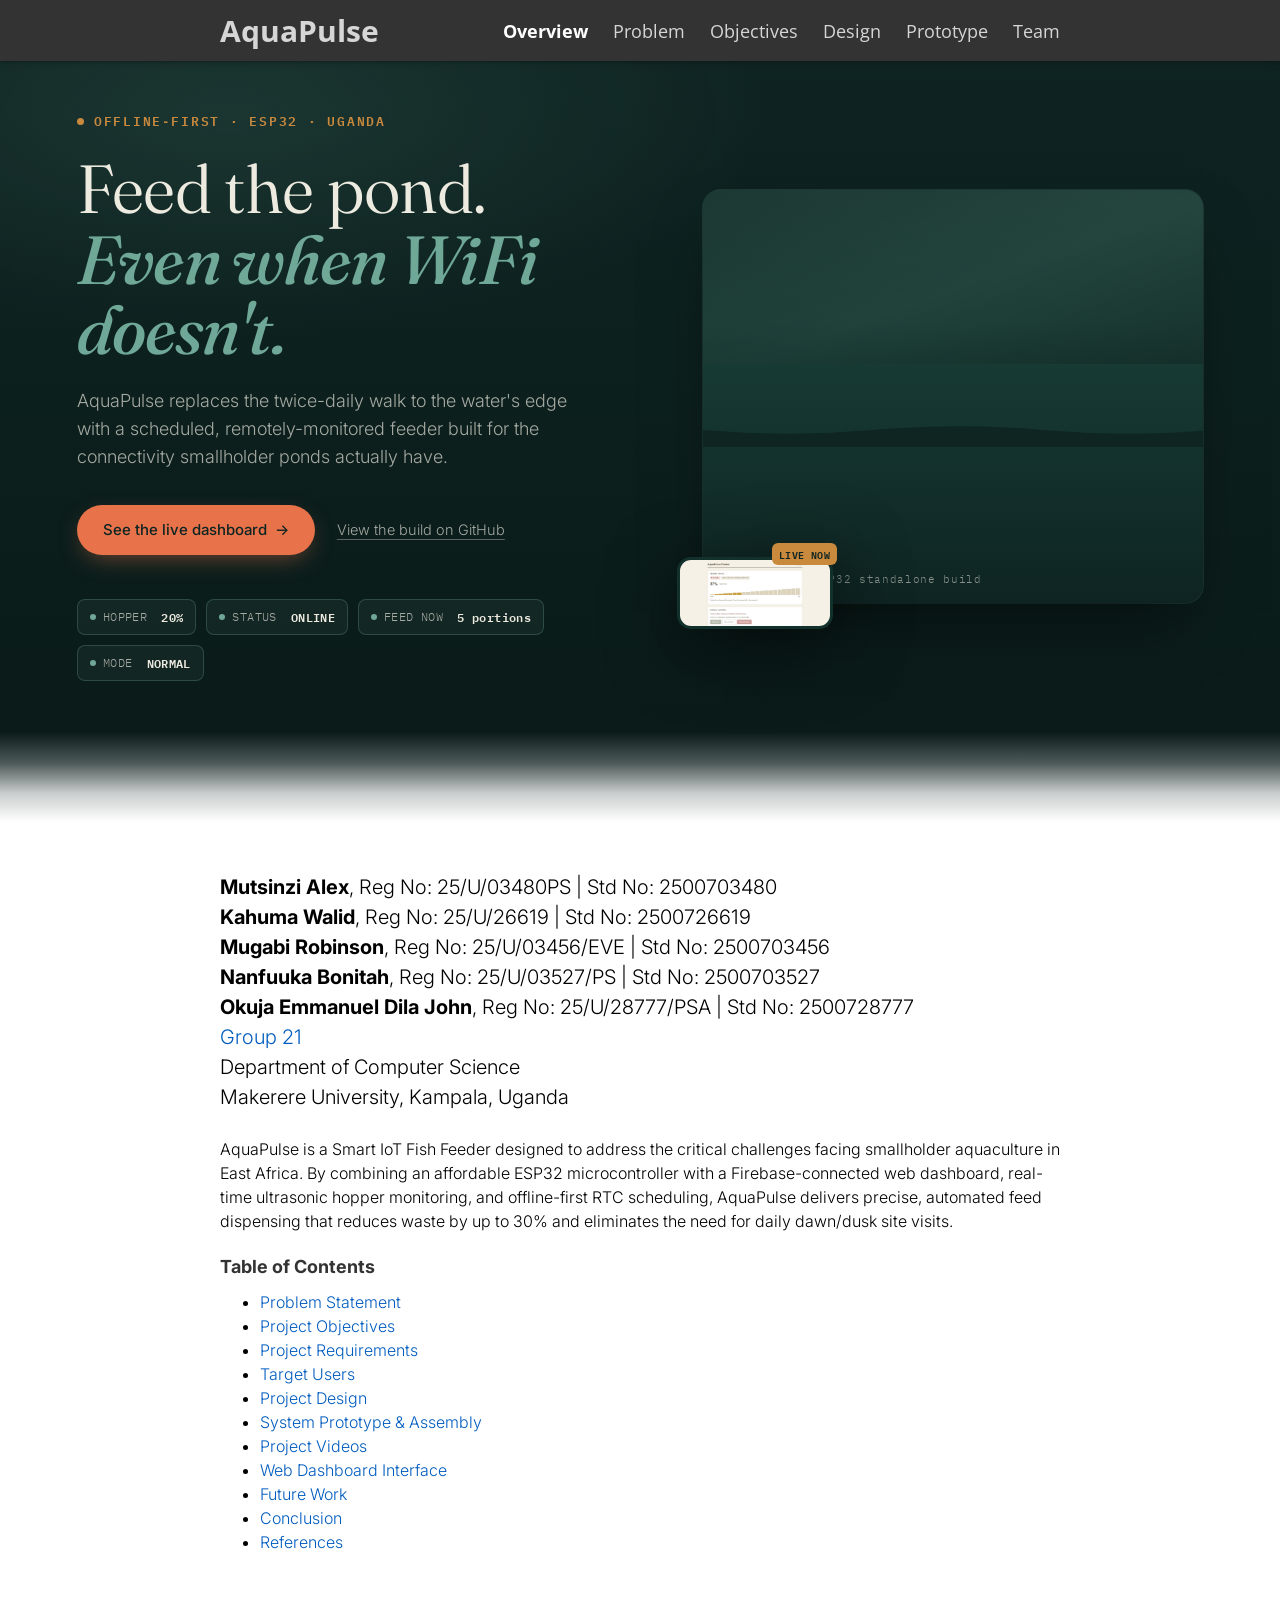
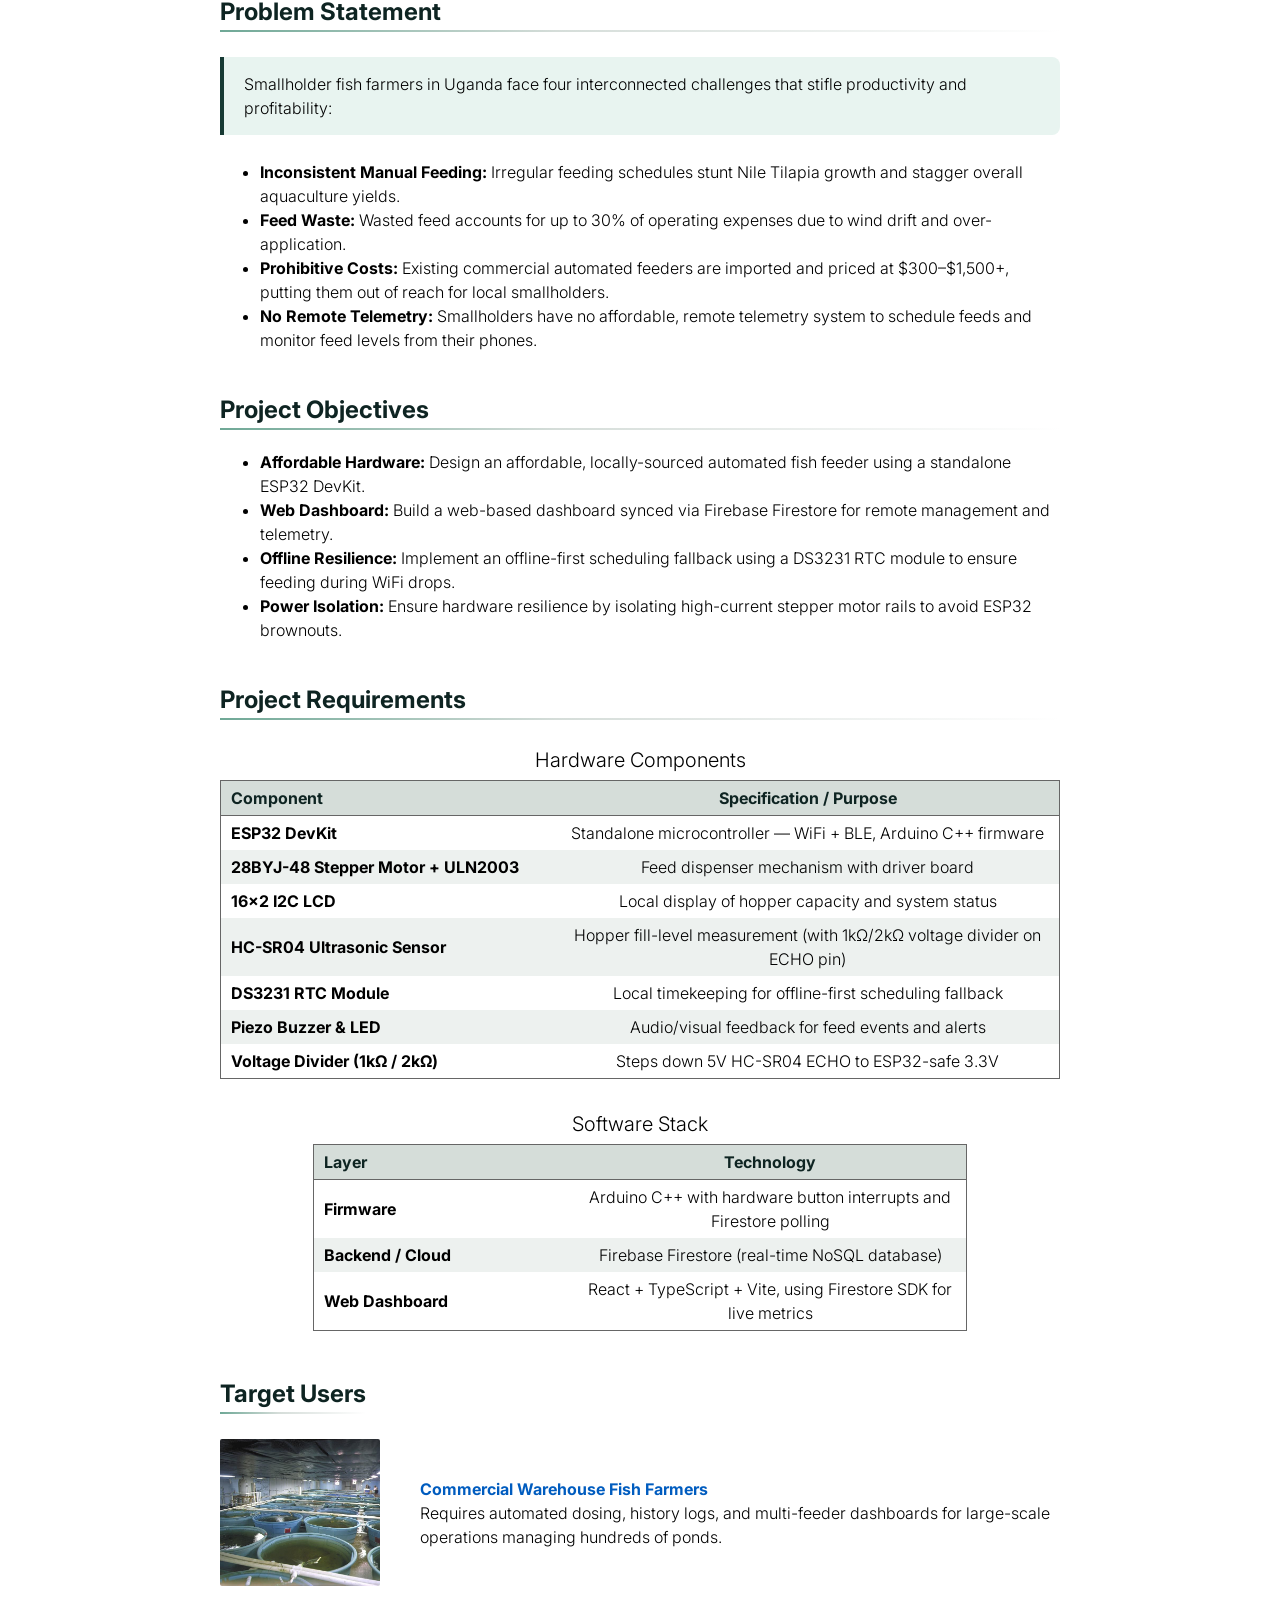
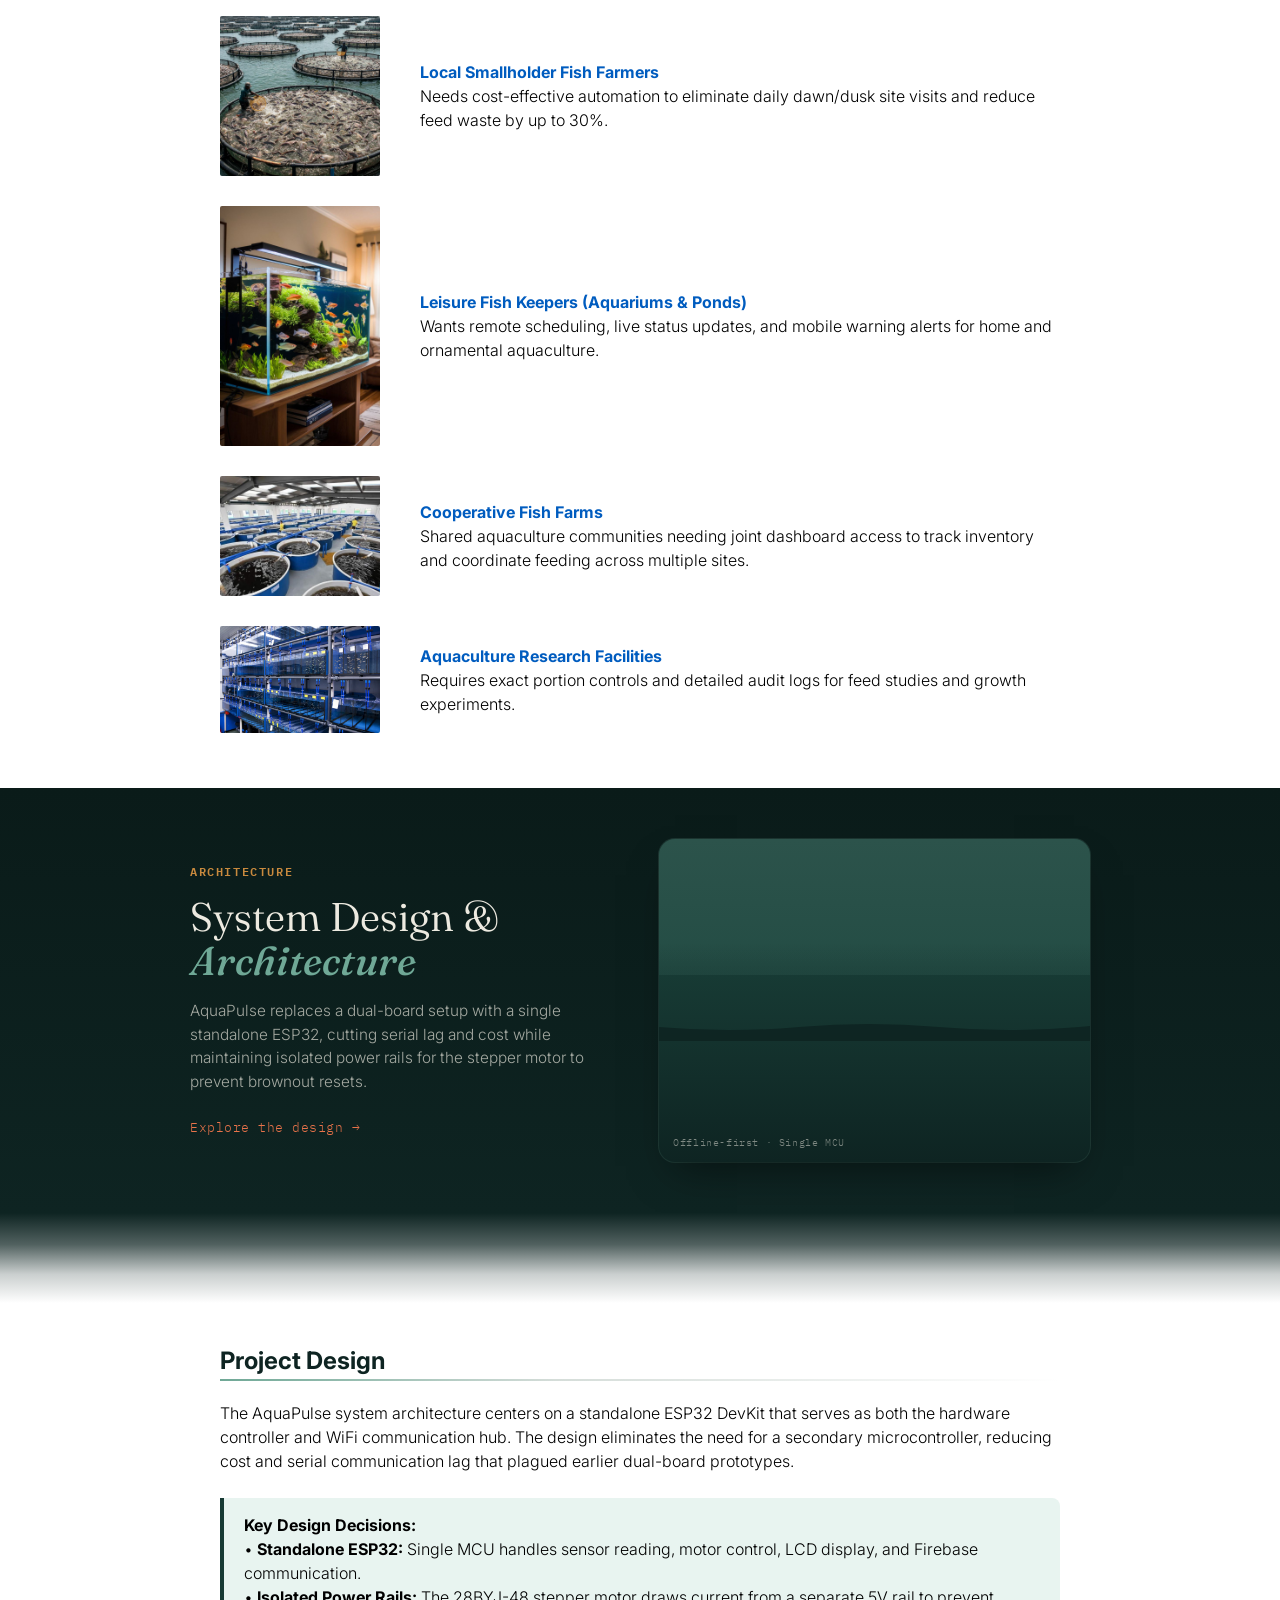
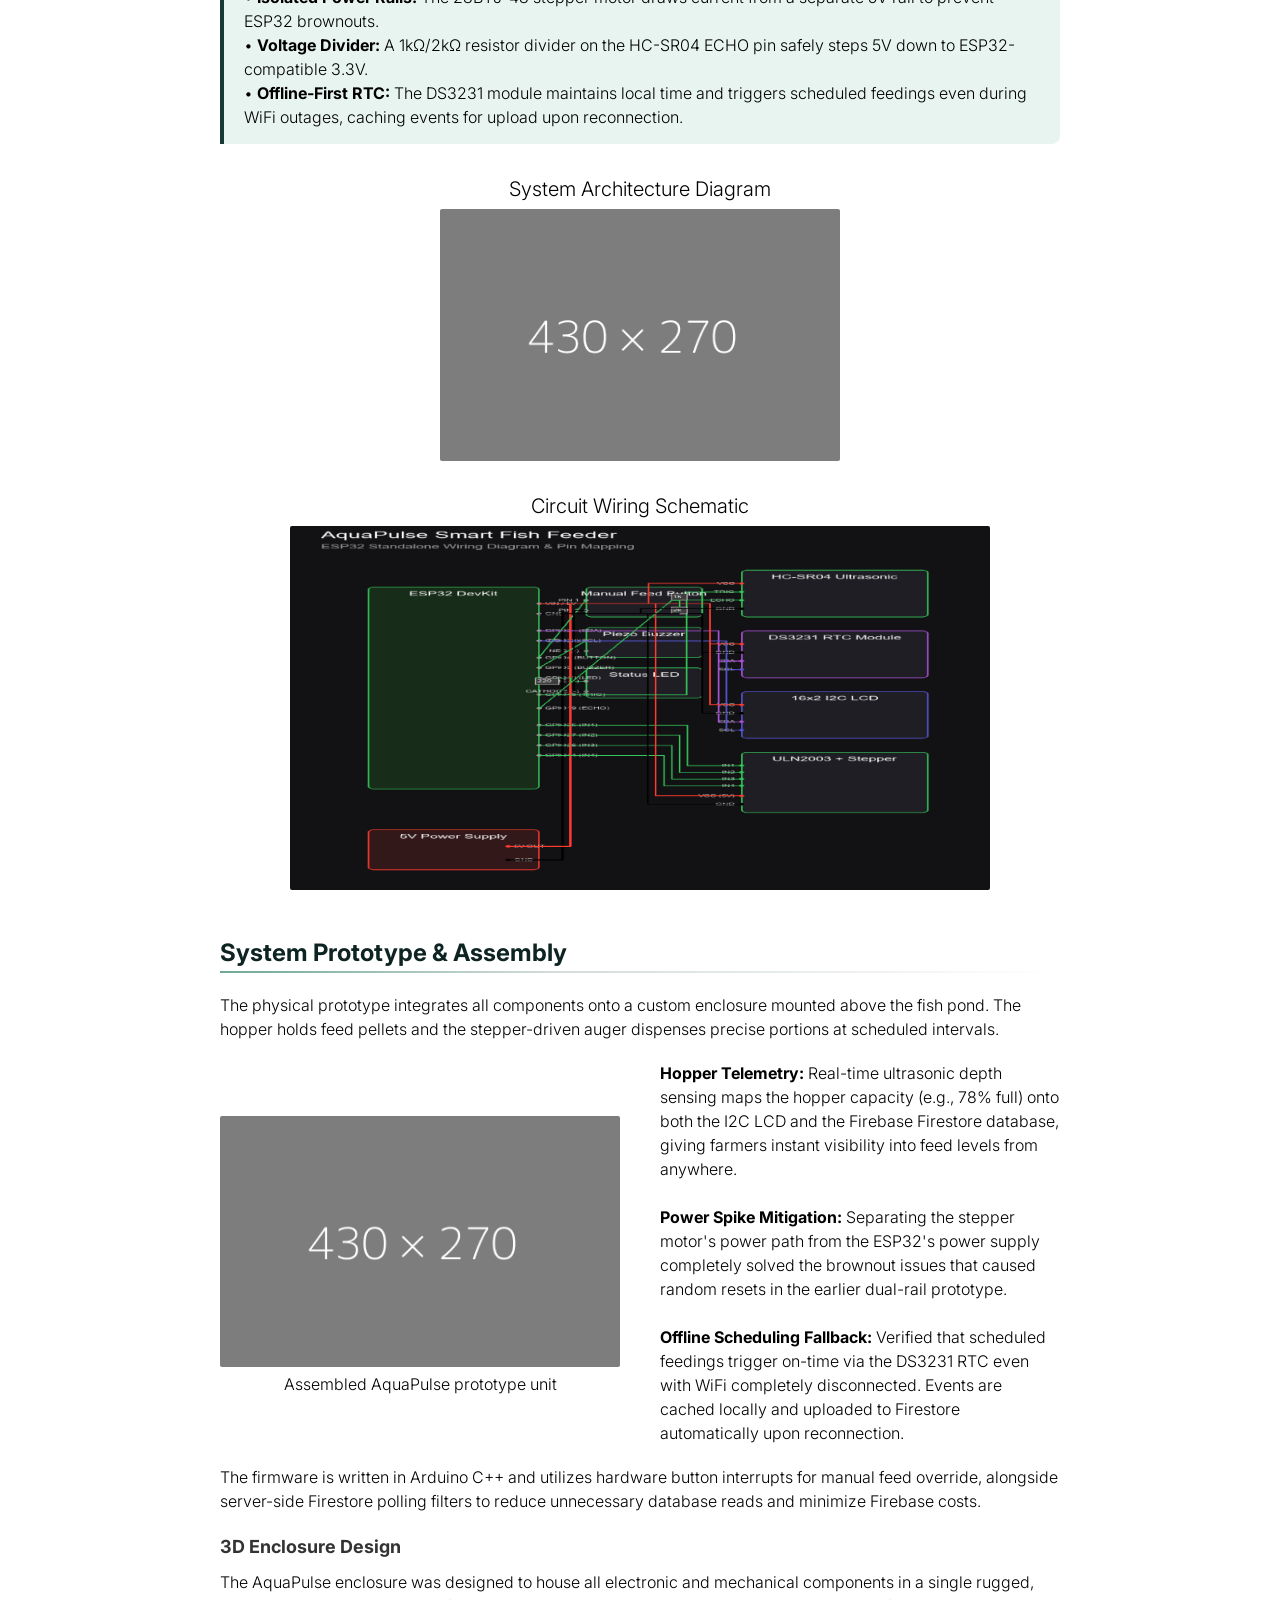
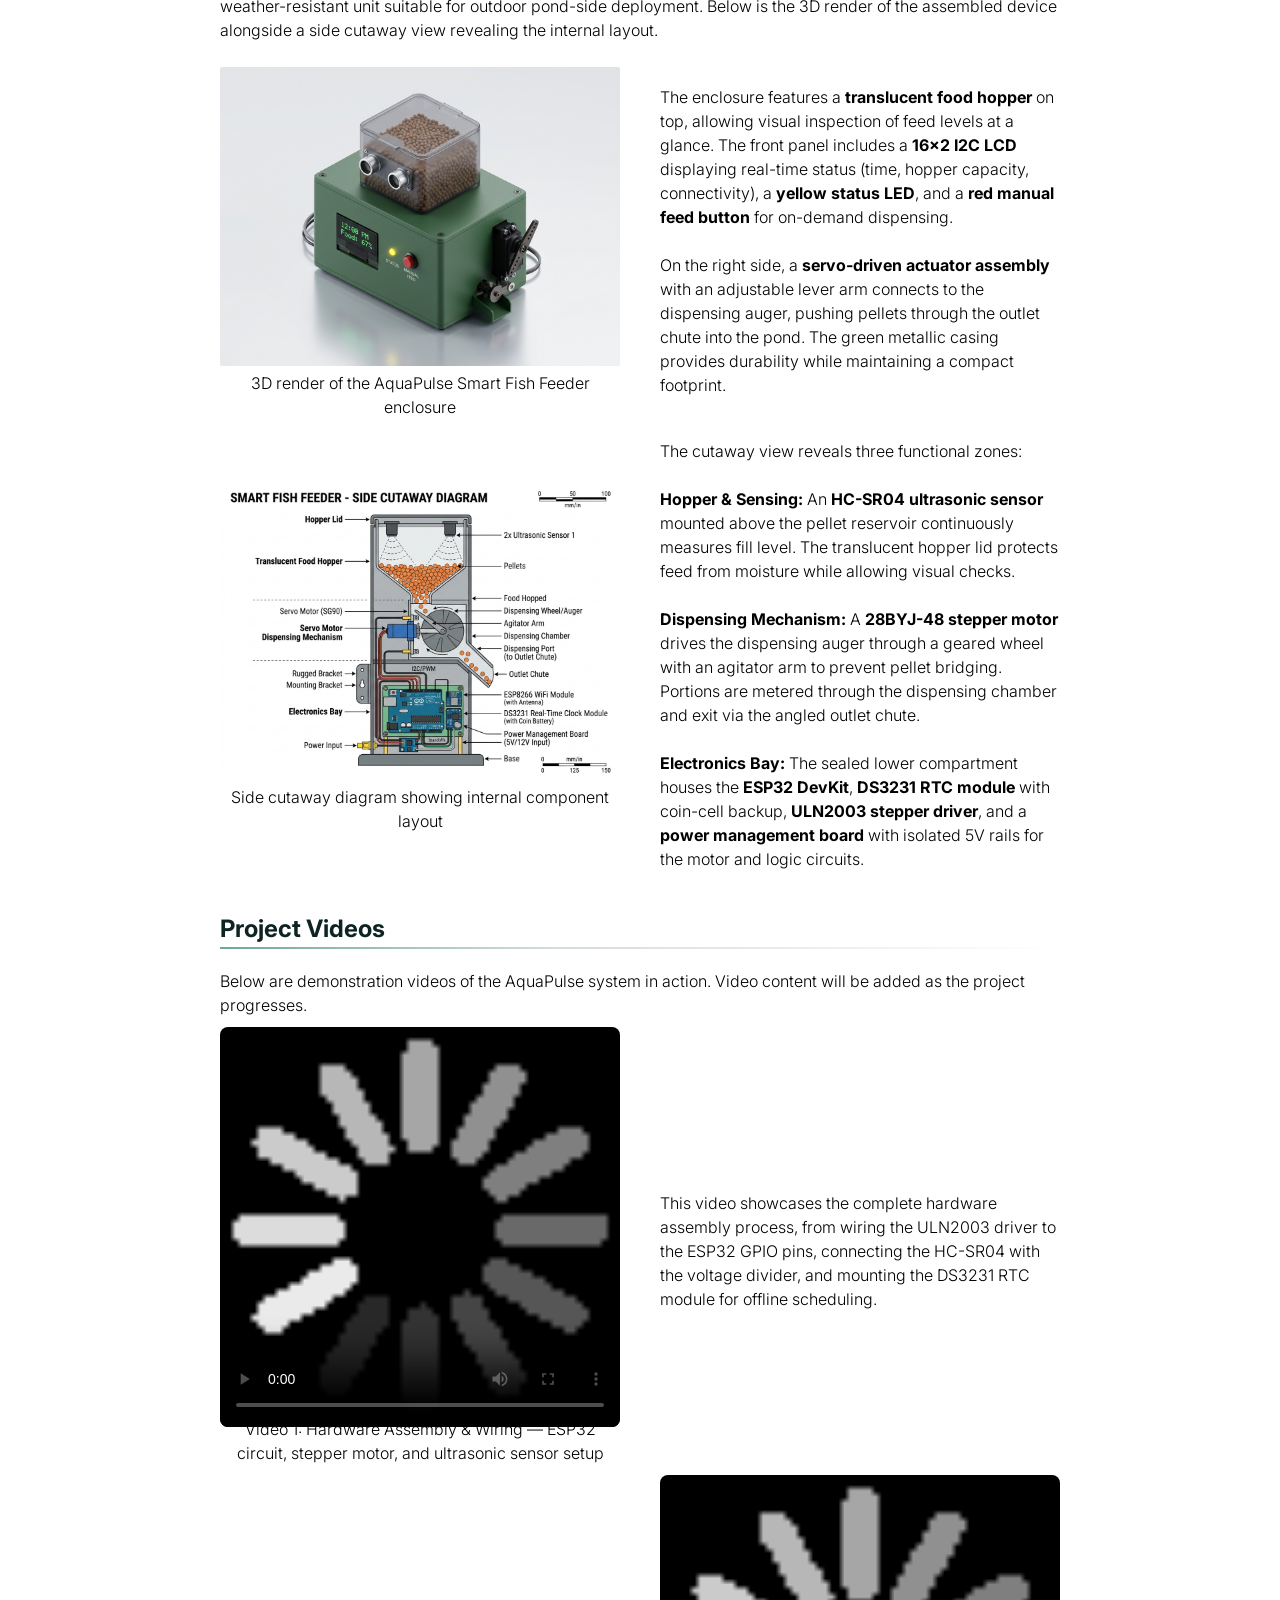
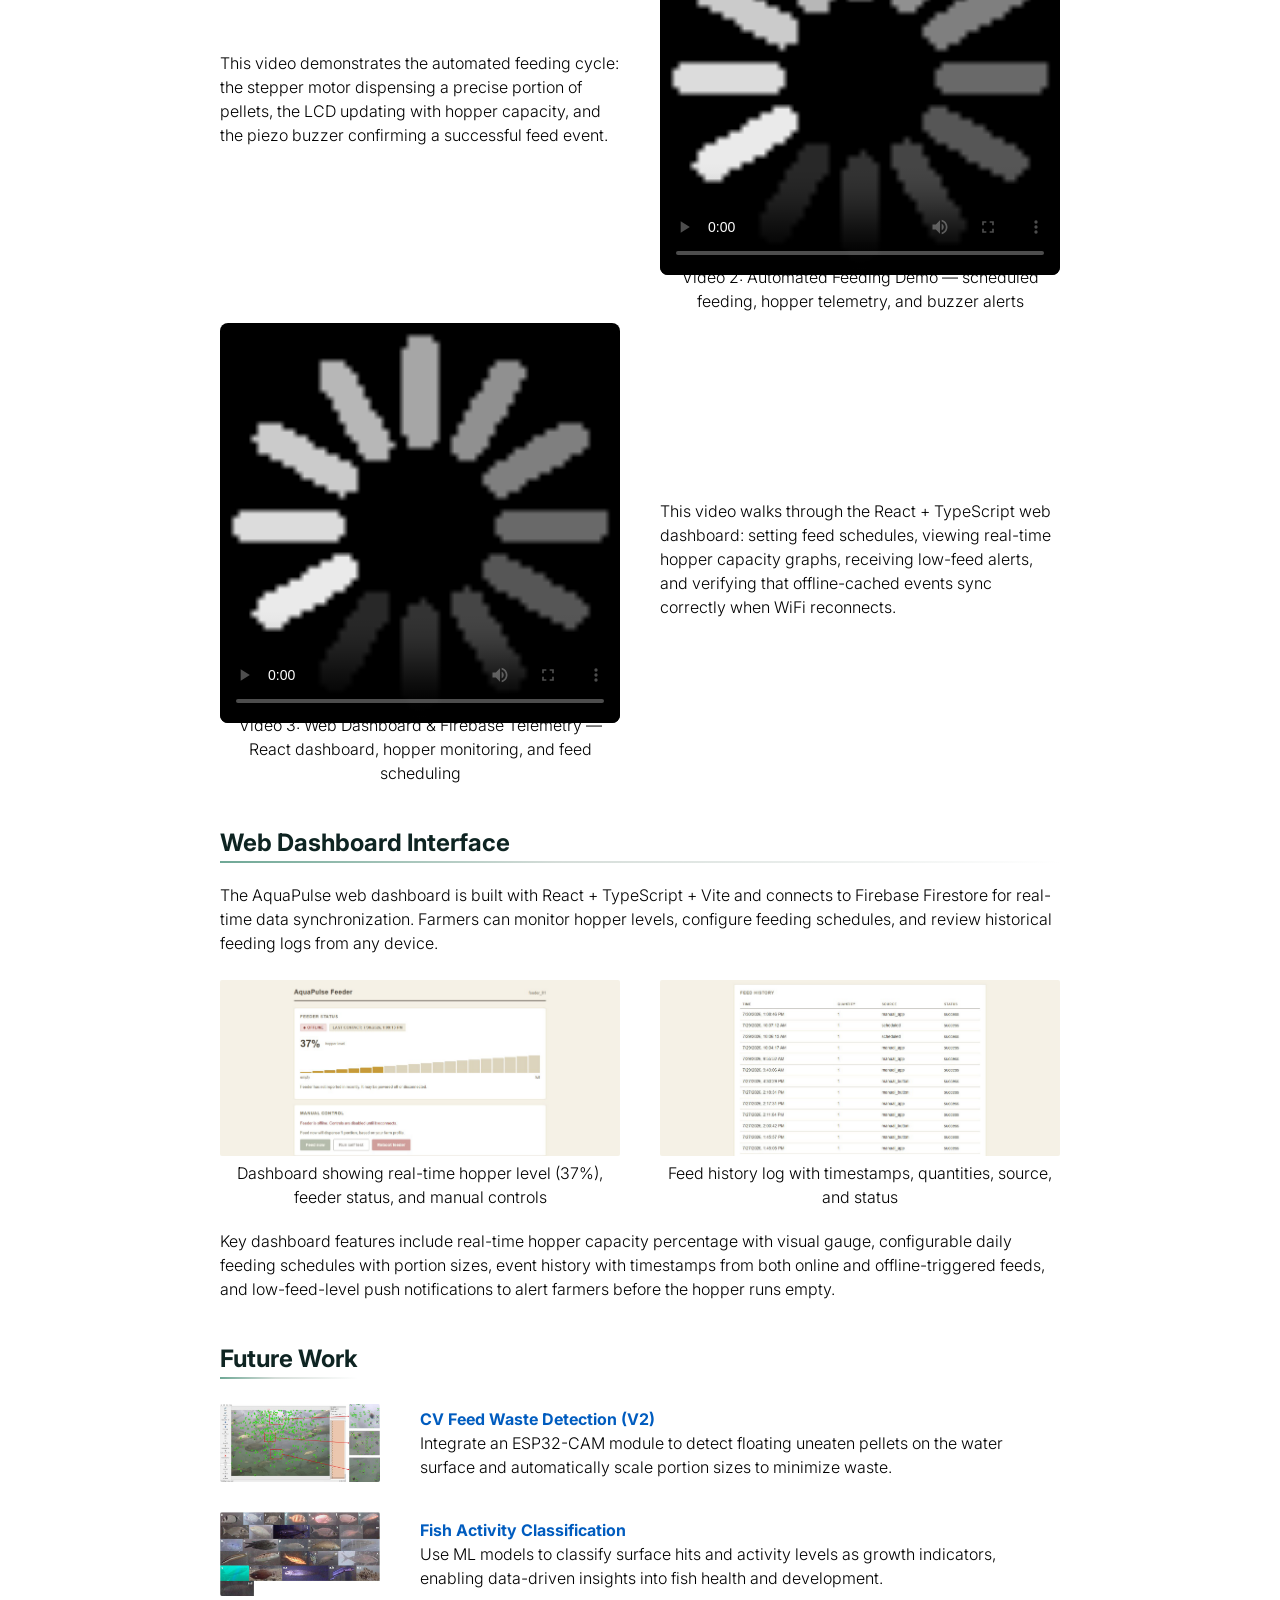
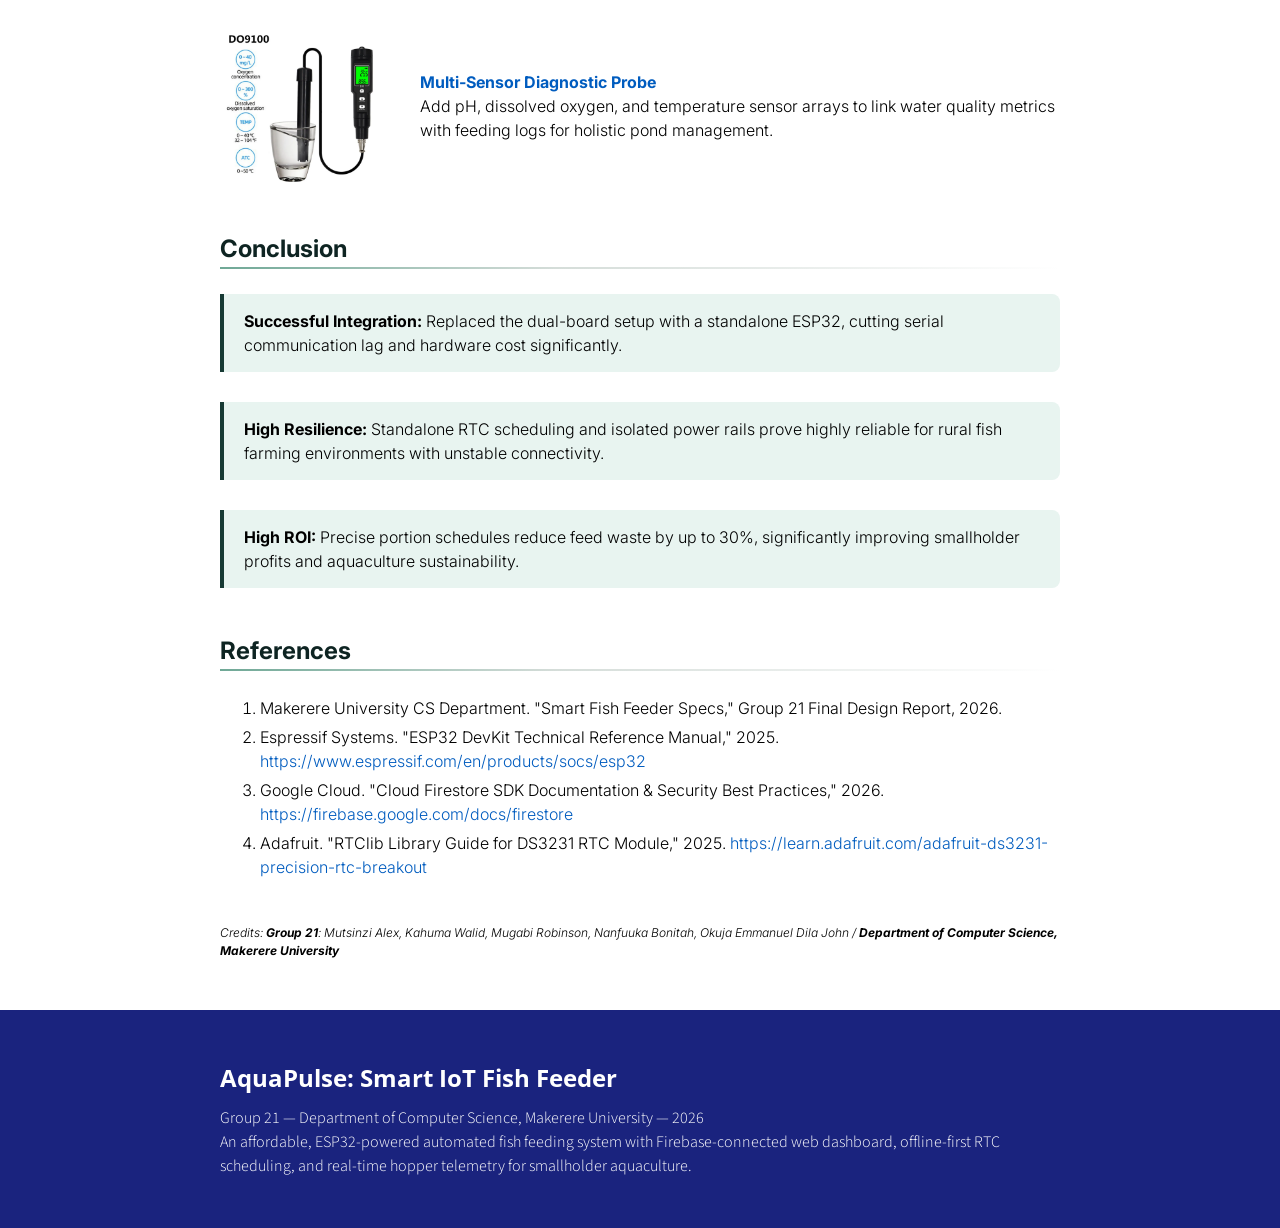
==== commit 063c9f18: "feat: add Video 3 (web dashboard & Firebase telemetry) with real MP4 replacing placeholder" ====
--- a/index.html
+++ b/index.html
@@ -550,14 +550,11 @@
         </div>
         <div class="flex-row">
           <div class="flex-item flex-item-stretch flex-column">
-            <div class="video-placeholder">
-              <div>
-                <i class="fas fa-video"></i><br>
-                <strong>Video 3: Web Dashboard &amp; Firebase Telemetry</strong><br>
-                <span style="font-size:0.85em;">Walkthrough of the React dashboard, live hopper monitoring, and feed scheduling UI.</span><br>
-                <em>(Video to be added &mdash; place MP4 file in /vid/ folder)</em>
-              </div>
-            </div>
+            <video controls preload="metadata" poster="img/loading.gif" style="width:100%; border-radius:8px; background:#000;">
+              <source src="vid/vid3.mp4" type="video/mp4">
+              Your browser does not support the video tag.
+            </video>
+            <p class="image-caption">Video 3: Web Dashboard &amp; Firebase Telemetry &mdash; React dashboard, hopper monitoring, and feed scheduling</p>
           </div>
           <div class="flex-item flex-item-stretch flex-column">
             <p class="text">
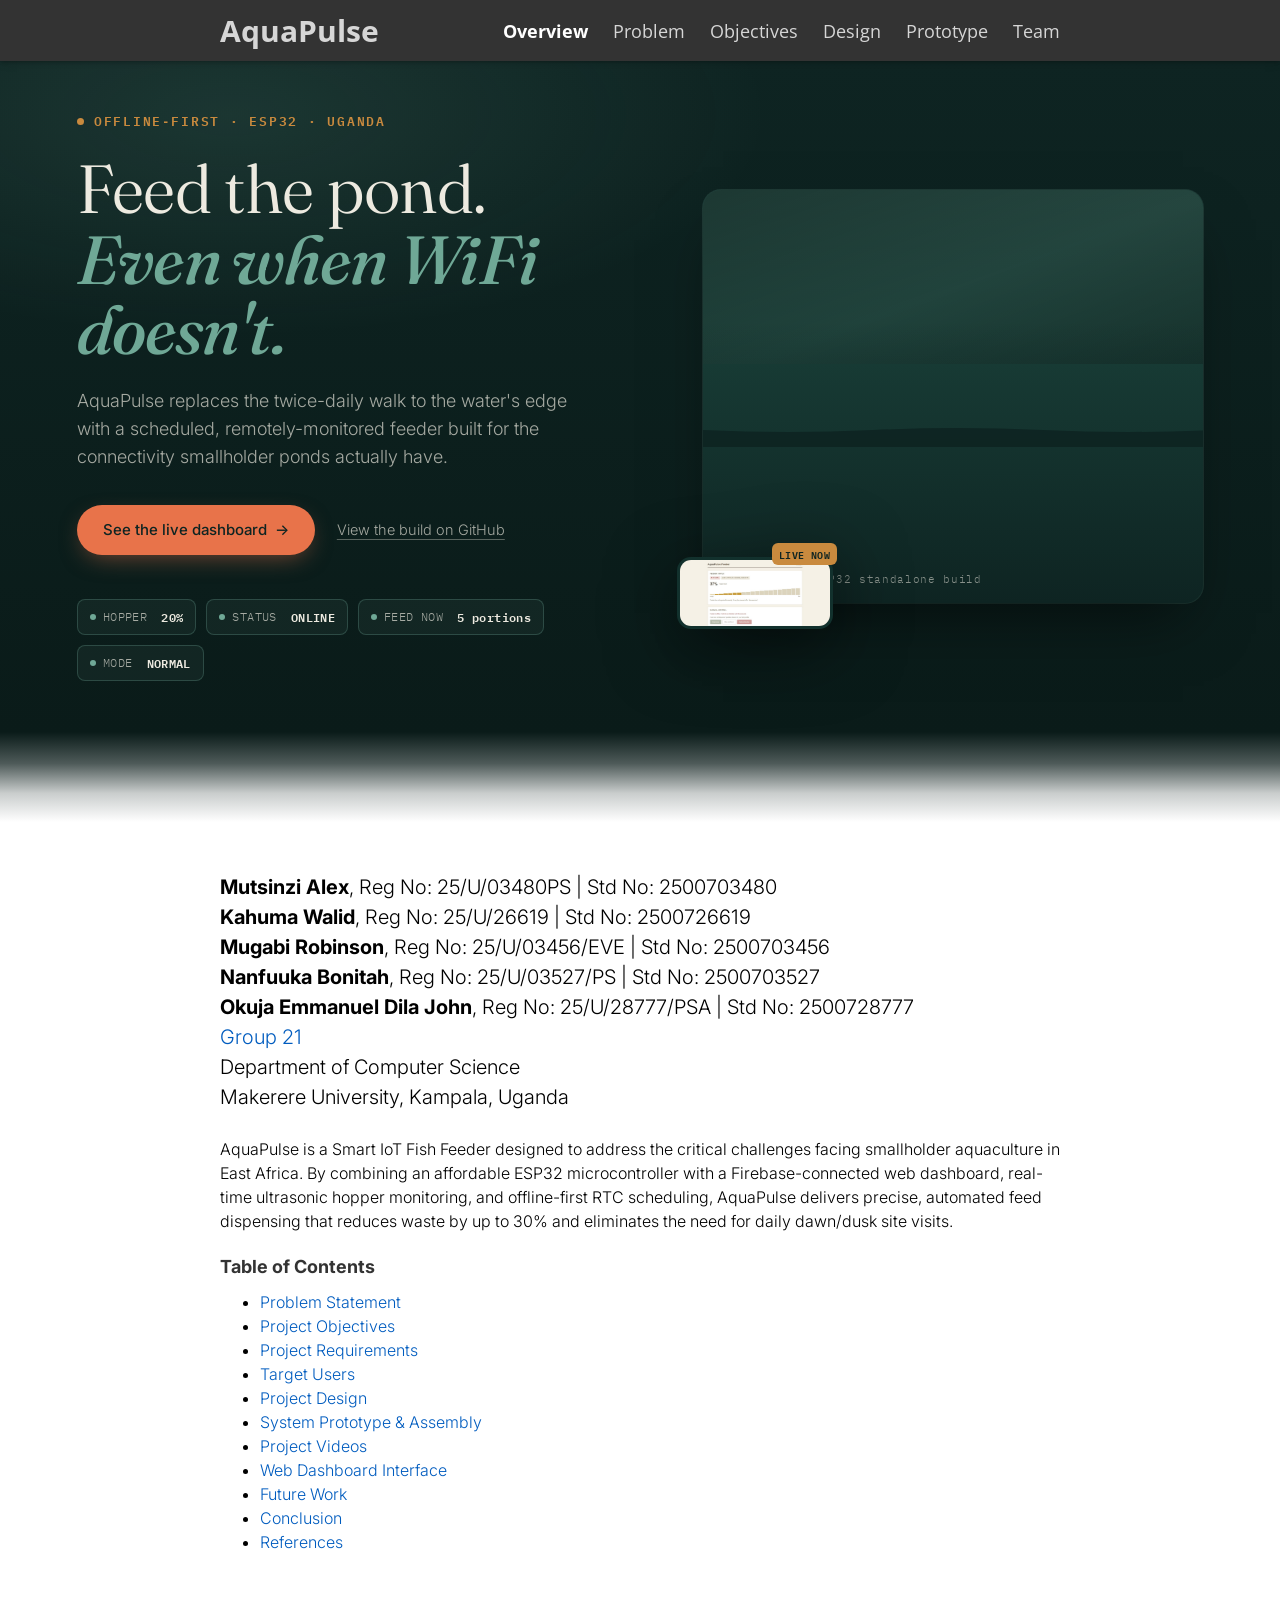
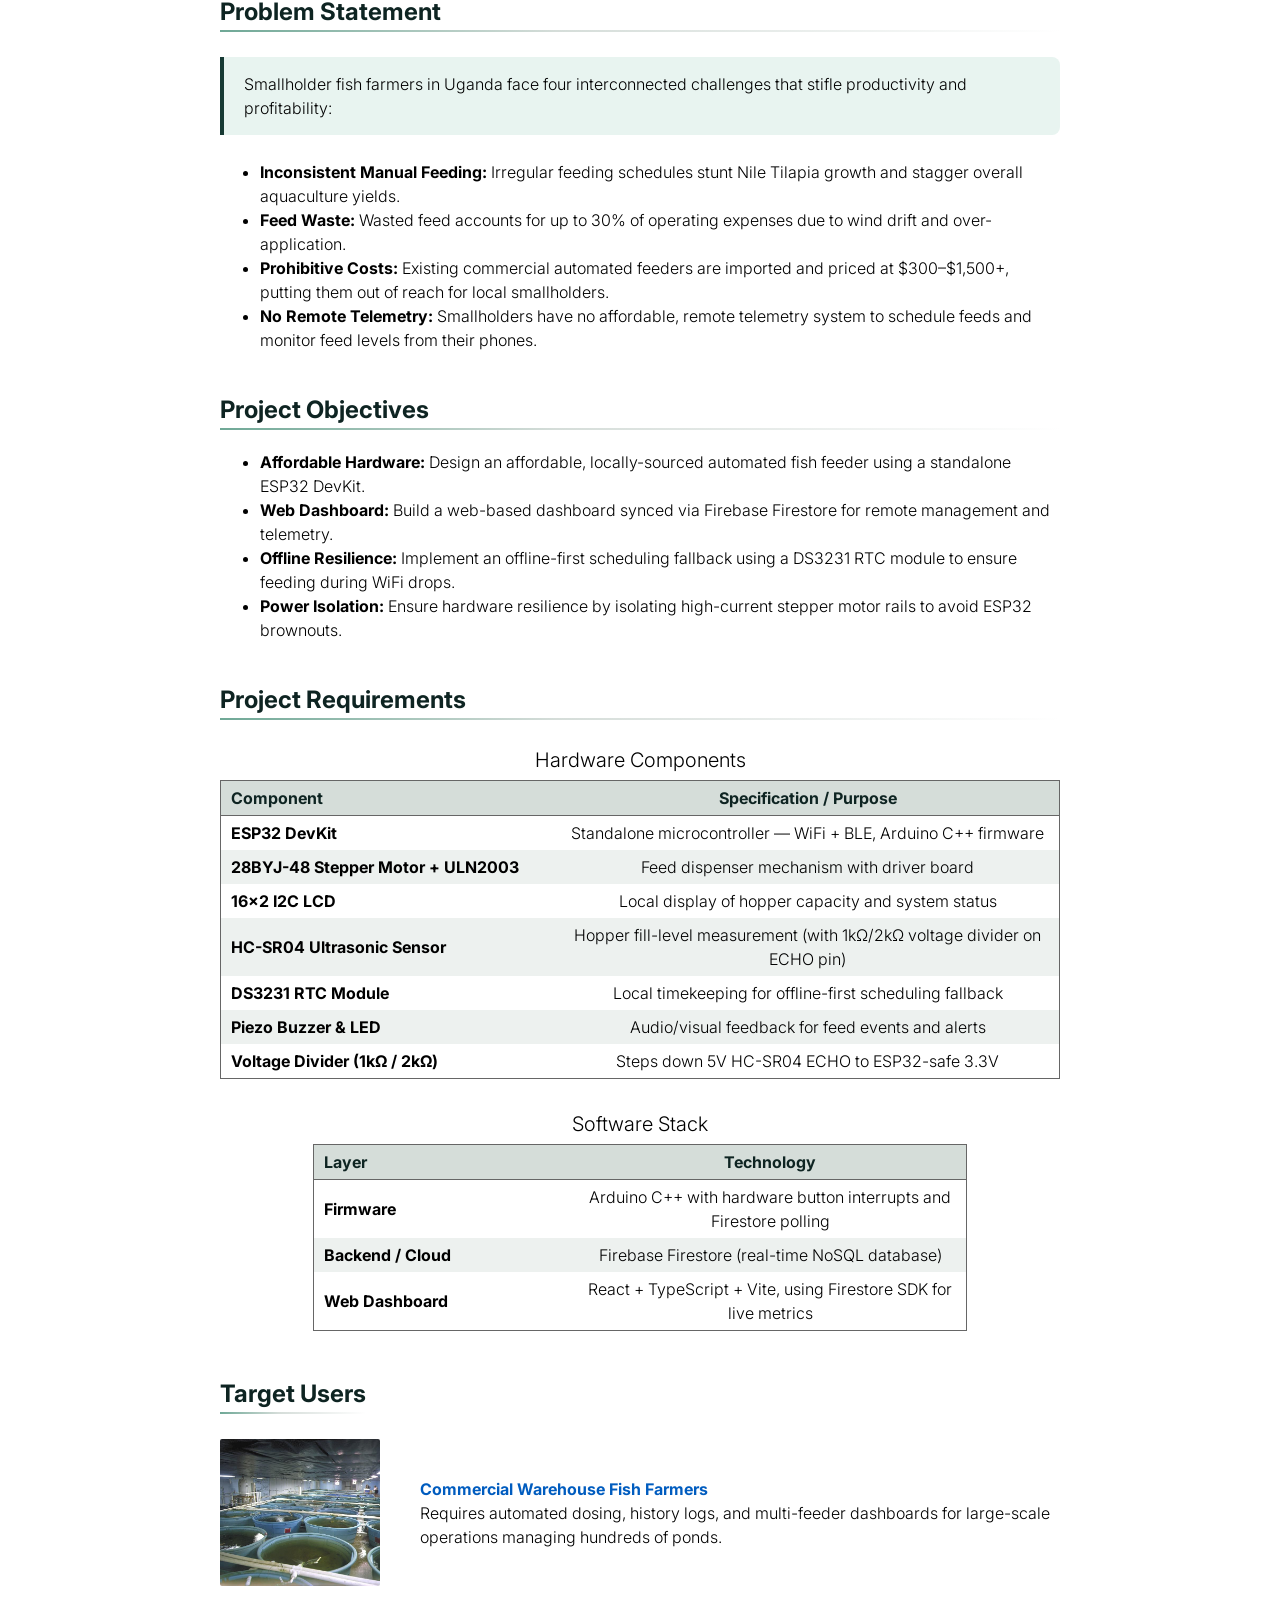
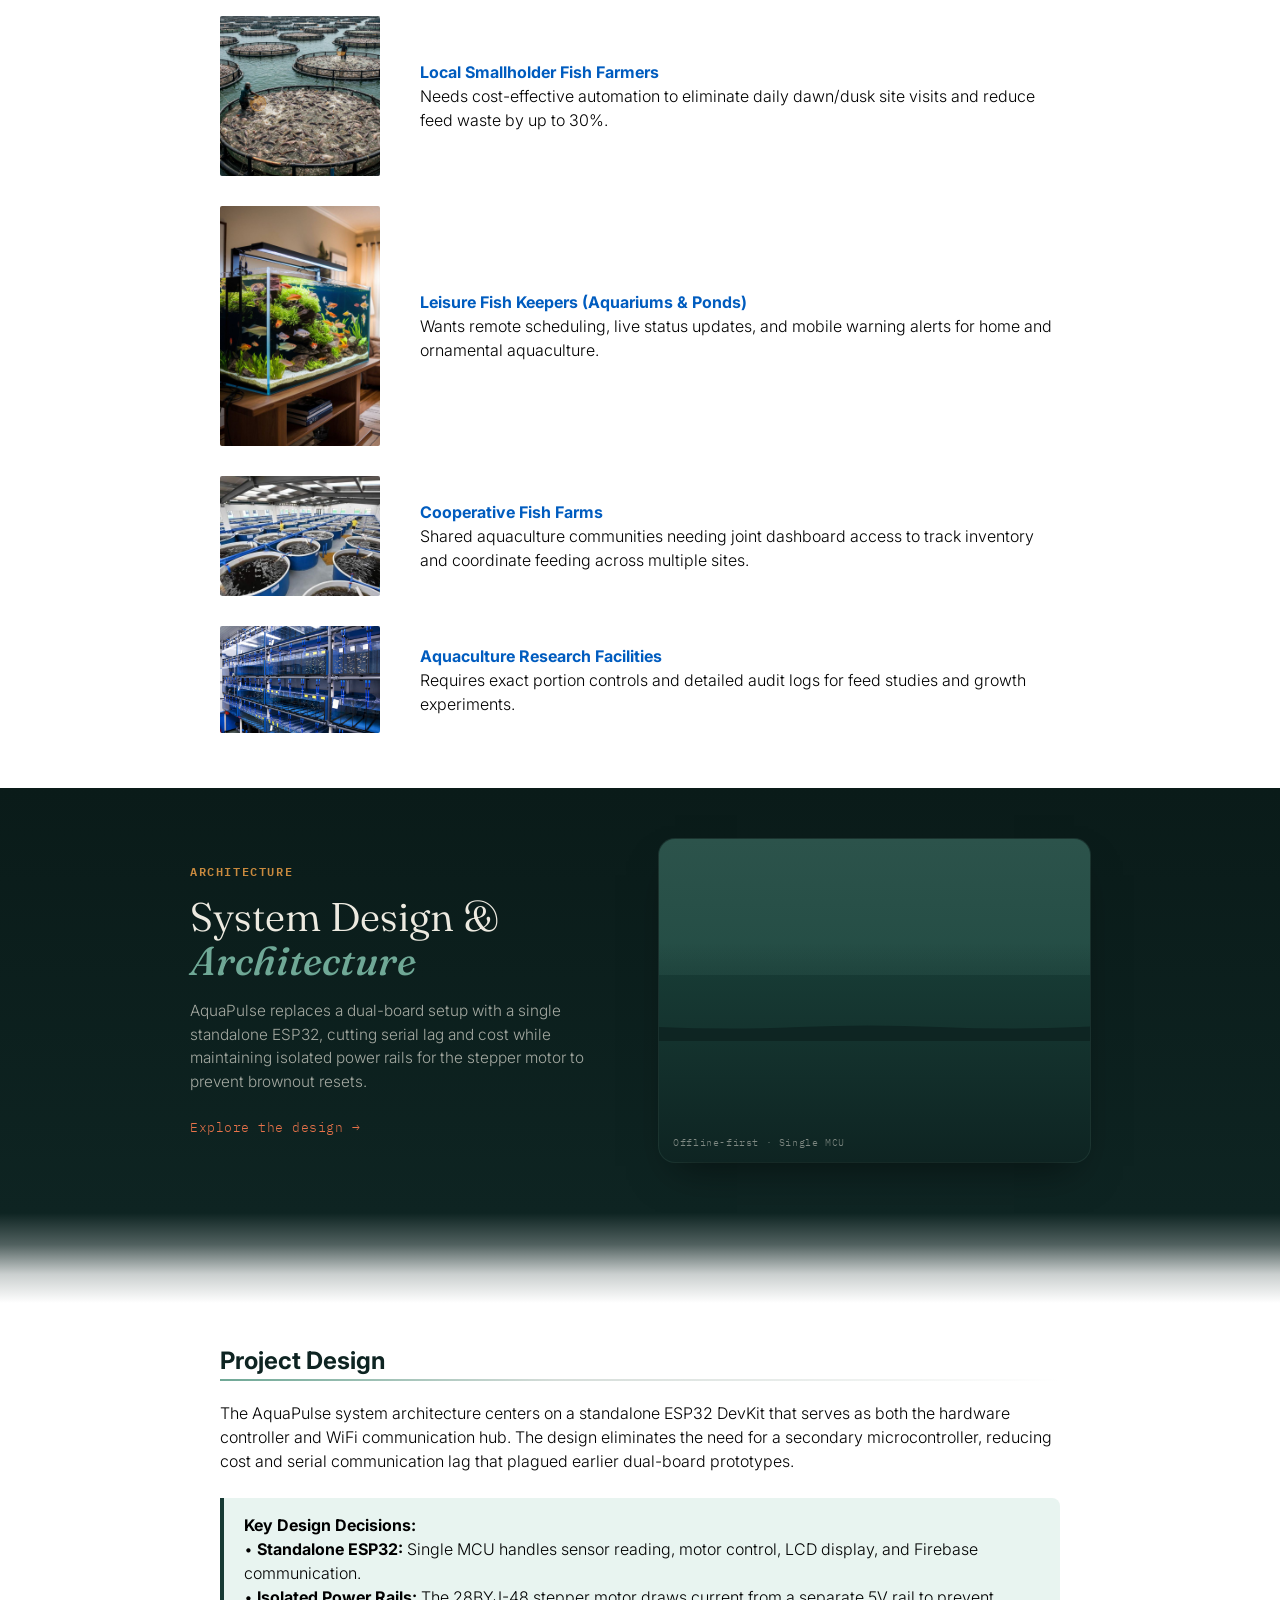
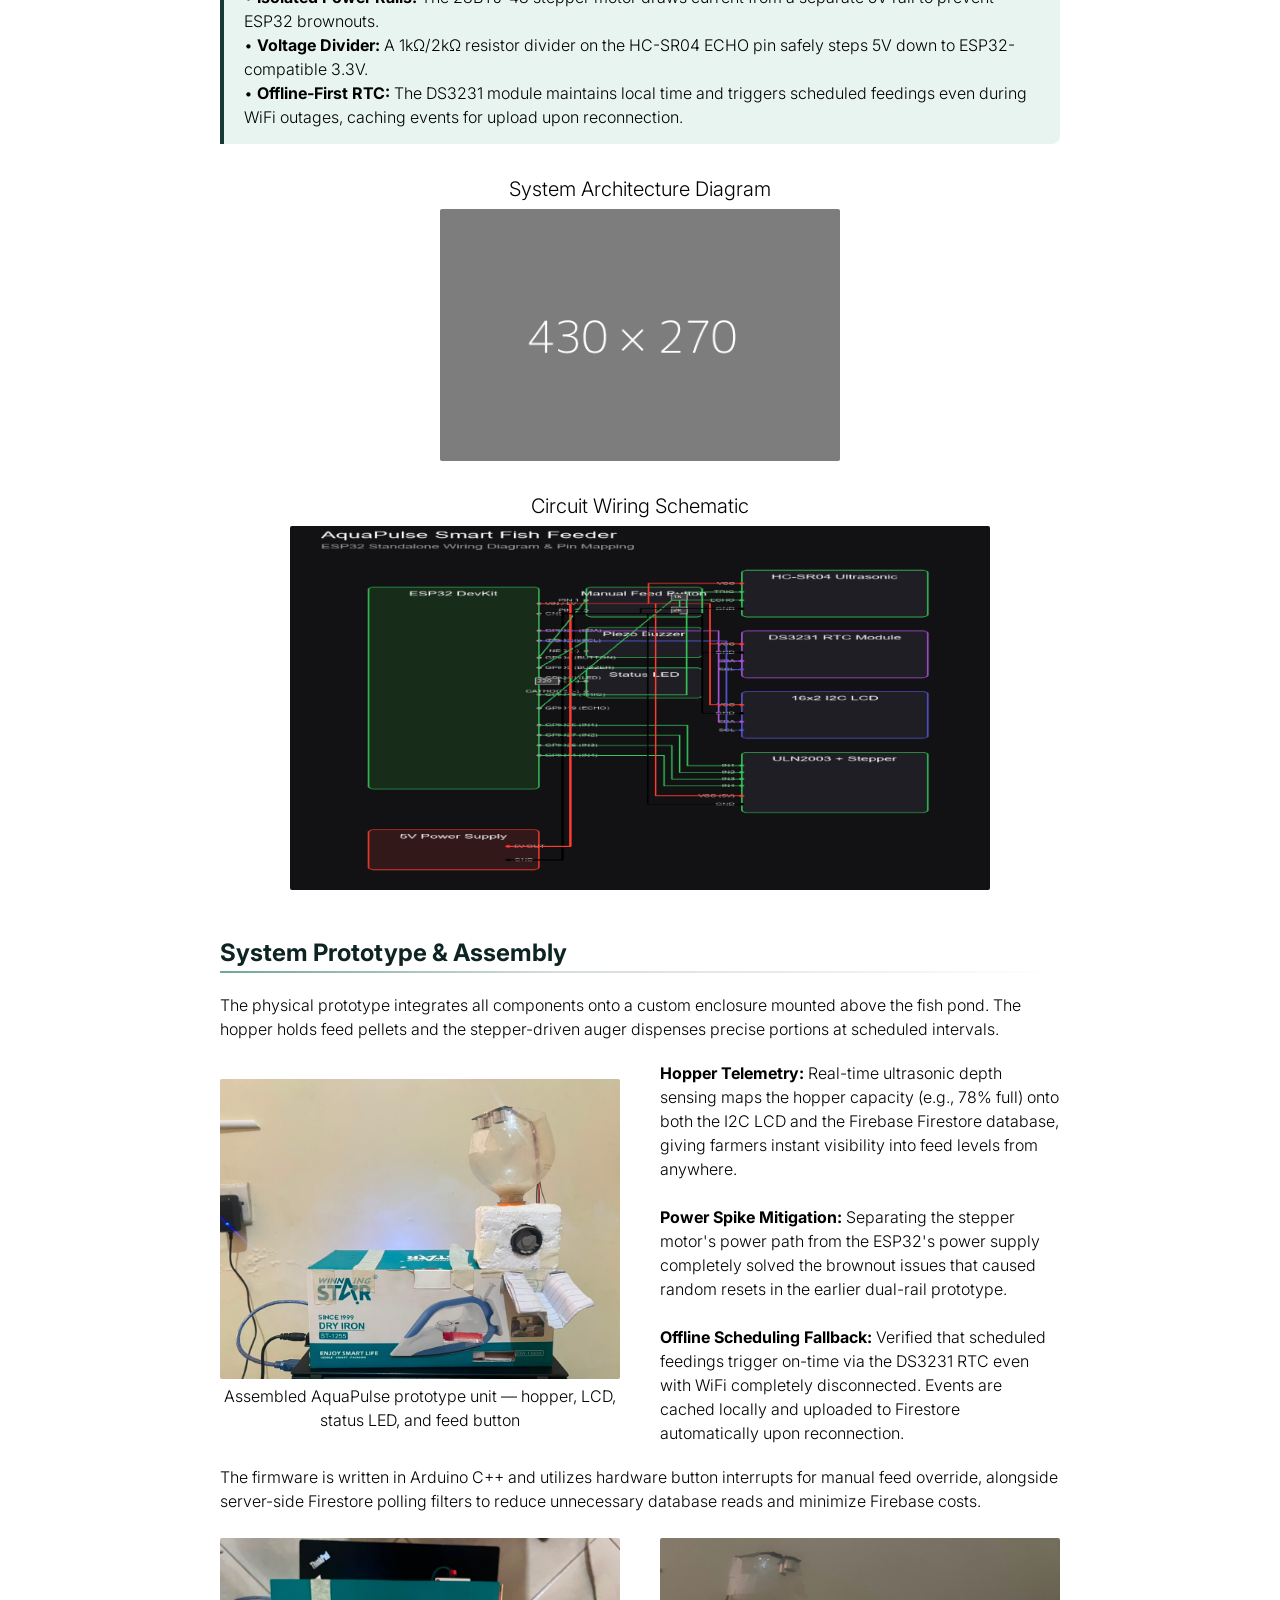
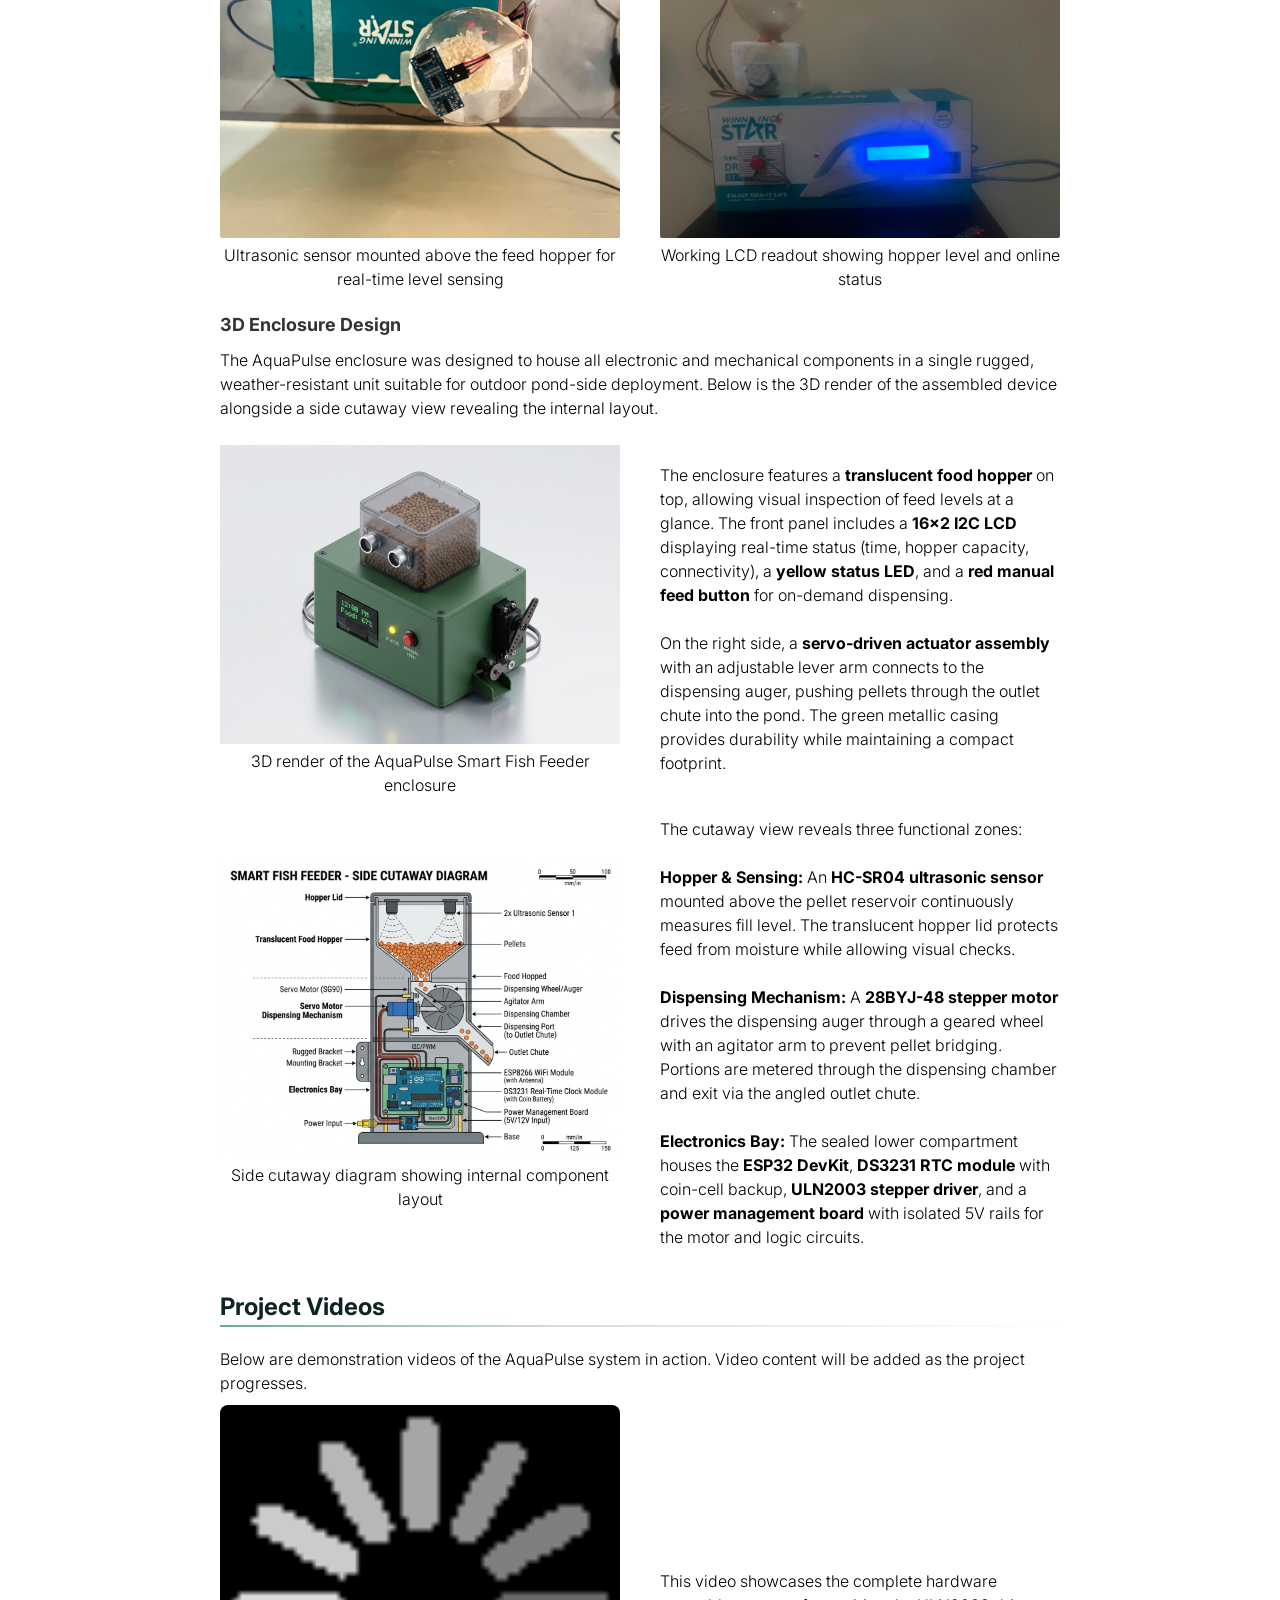
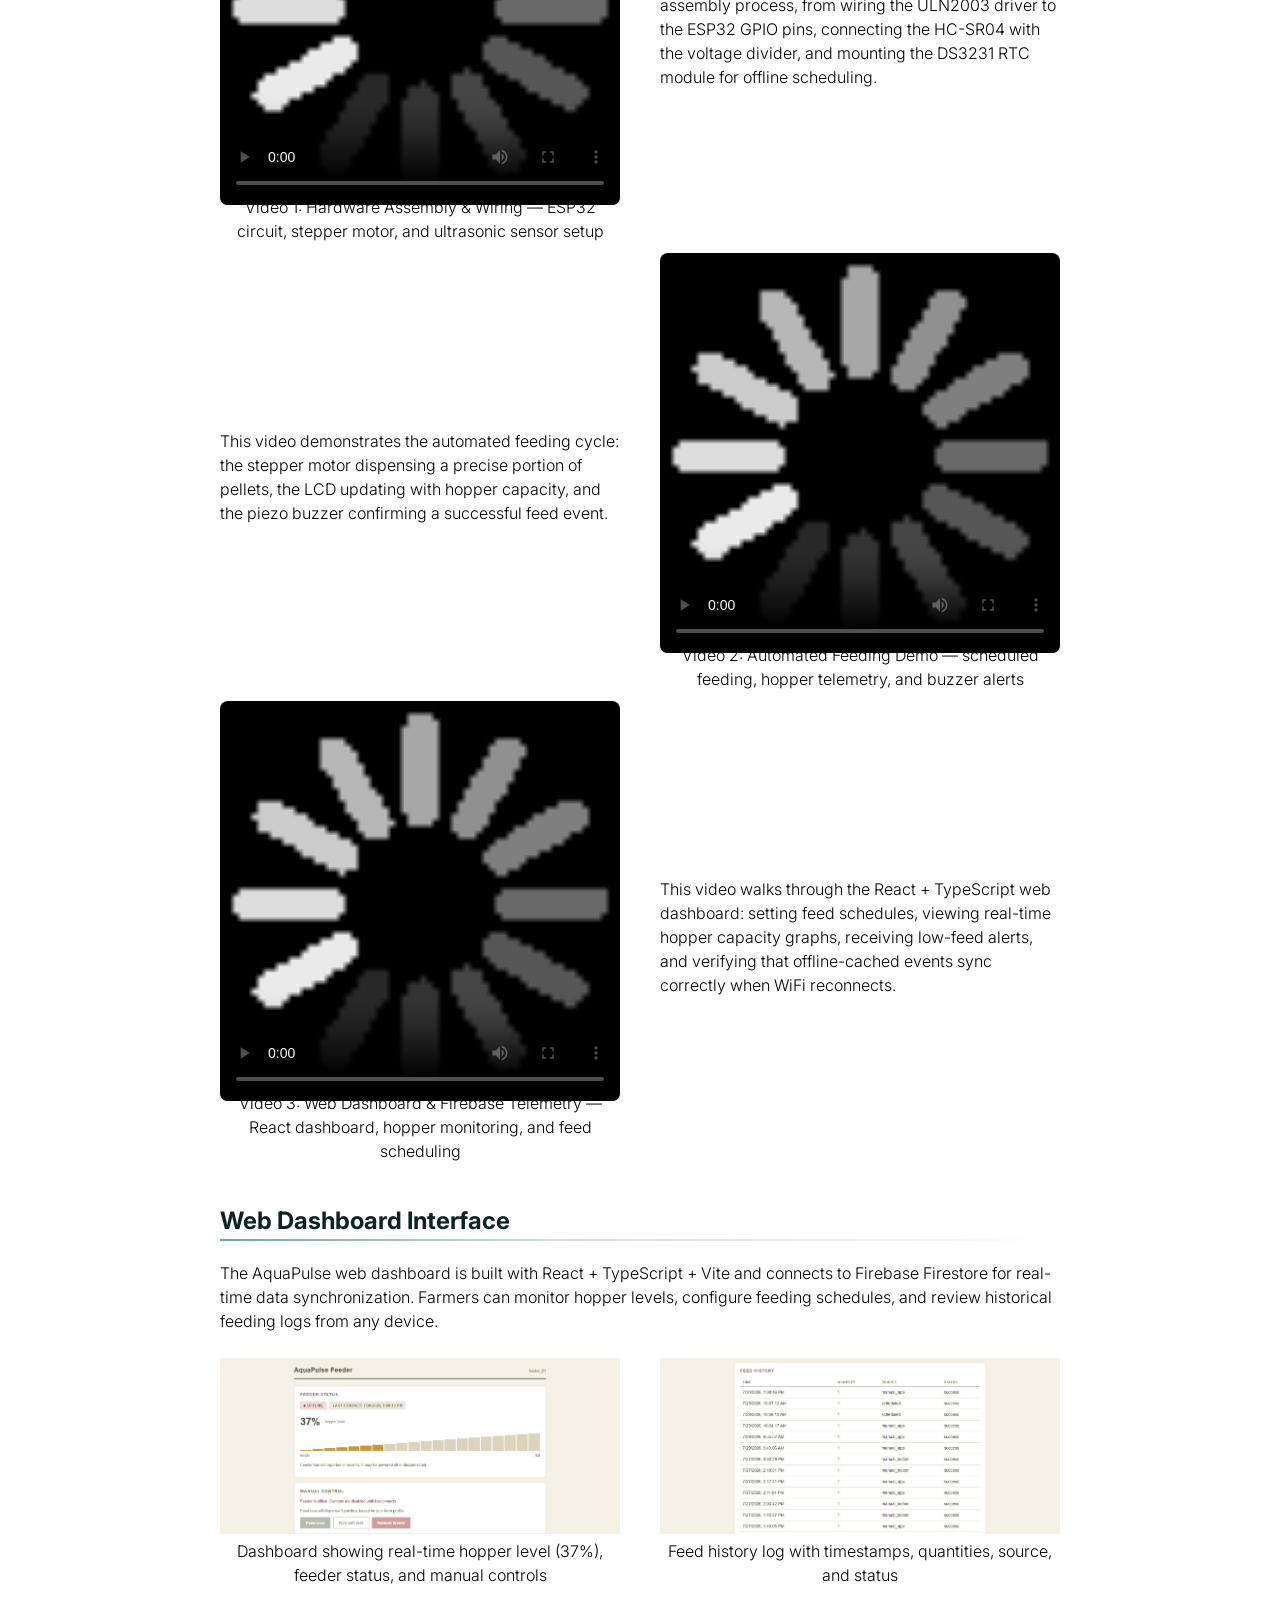
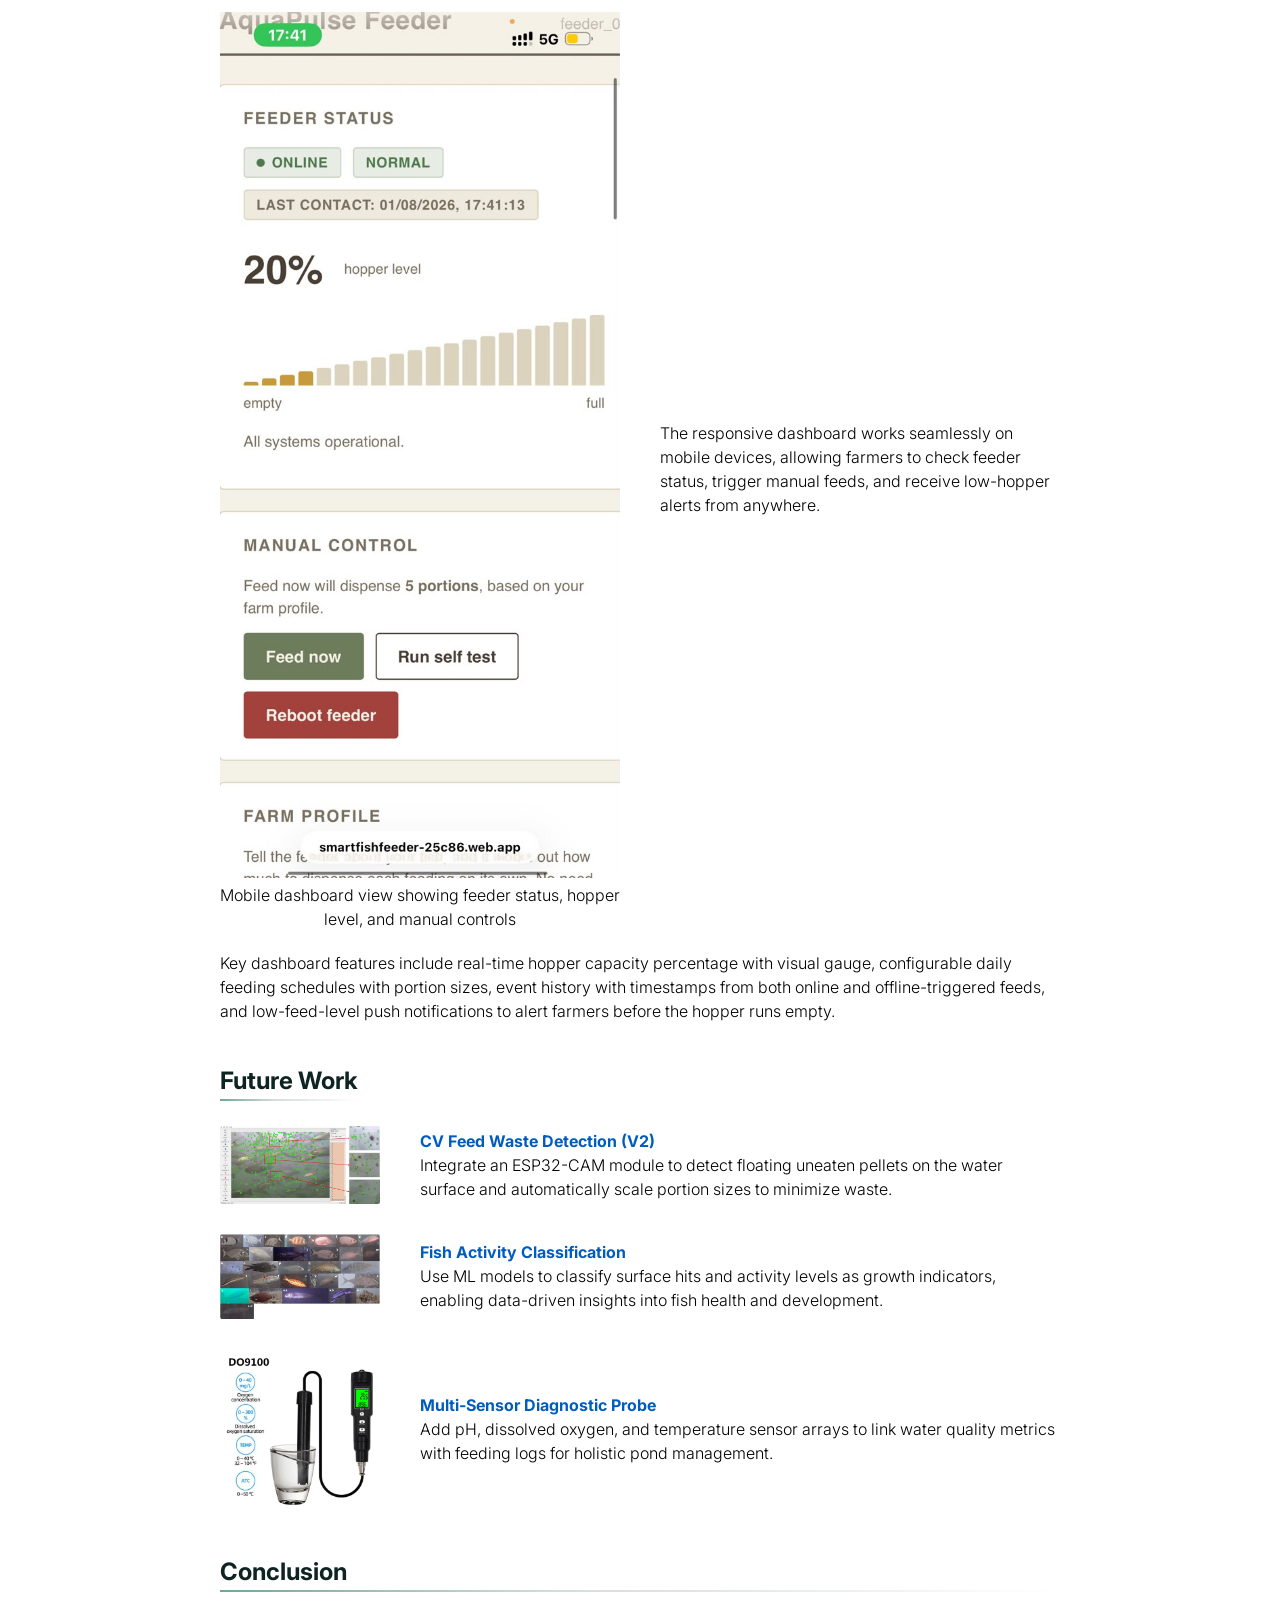
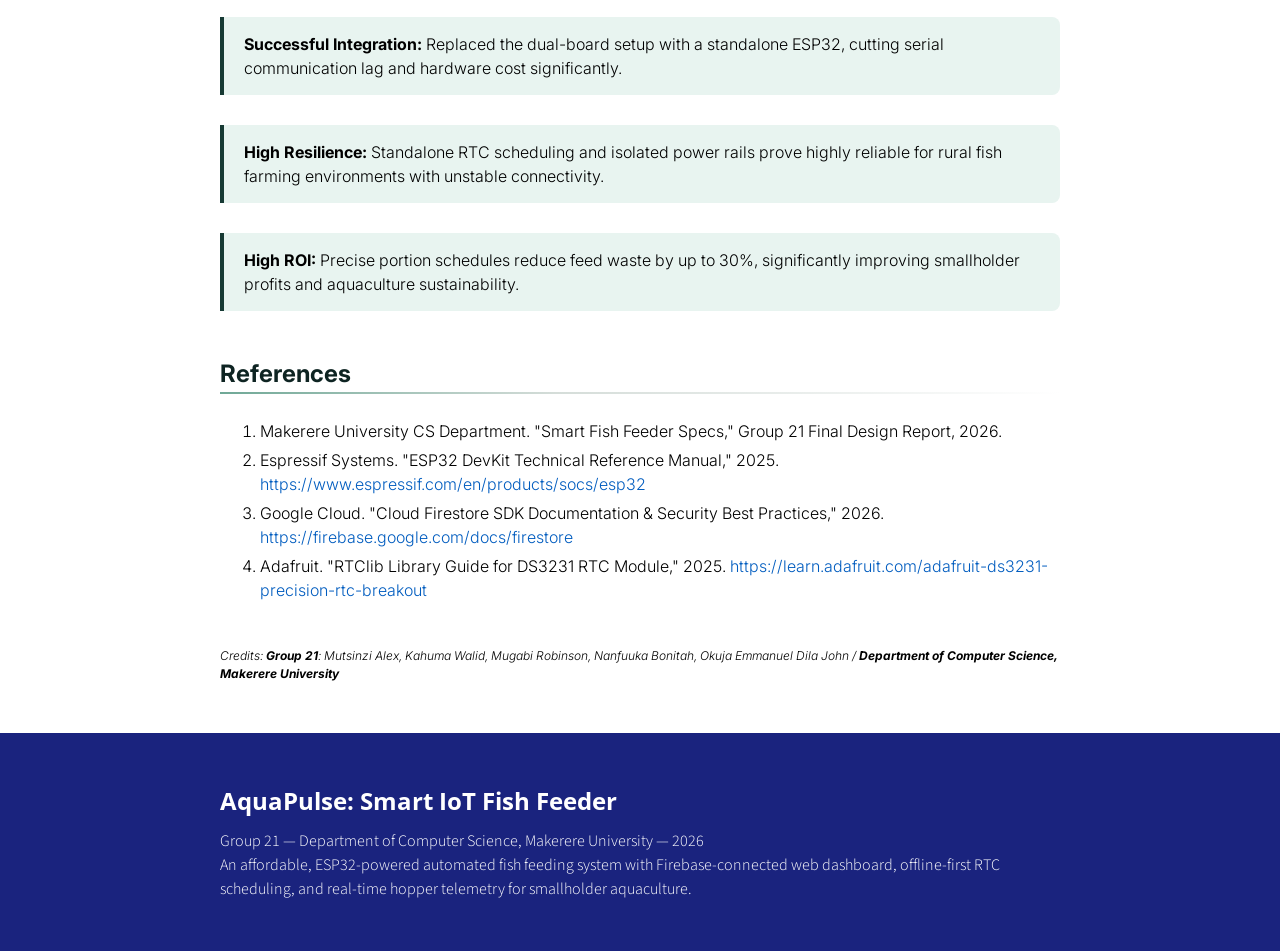
==== commit 8df91e22: "feat: replace prototype placeholders with real build photos and add mobile dashboard screenshot - Sy" ====
--- a/index.html
+++ b/index.html
@@ -1,4 +1,4 @@
-﻿<!doctype html>
+<!doctype html>
 <html>
 
 <head>
@@ -426,8 +426,8 @@
         </div>
         <div class="flex-row">
           <div class="flex-item flex-item-stretch flex-column">
-            <img class="image" src="img/dummay-img.png">
-            <p class="image-caption">Assembled AquaPulse prototype unit</p>
+            <img class="image" src="img/prototype-assembly.jpg">
+            <p class="image-caption">Assembled AquaPulse prototype unit &mdash; hopper, LCD, status LED, and feed button</p>
           </div>
           <div class="flex-item flex-item-stretch flex-column">
             <p class="text">
@@ -450,6 +450,16 @@
               feed override, alongside server-side Firestore polling filters to reduce unnecessary database
               reads and minimize Firebase costs.
             </p>
+          </div>
+        </div>
+        <div class="flex-row">
+          <div class="flex-item flex-item-stretch flex-column">
+            <img class="image" src="img/hopper-sensor-test.jpg">
+            <p class="image-caption">Ultrasonic sensor mounted above the feed hopper for real-time level sensing</p>
+          </div>
+          <div class="flex-item flex-item-stretch flex-column">
+            <img class="image" src="img/prototype-lcd-display.jpg">
+            <p class="image-caption">Working LCD readout showing hopper level and online status</p>
           </div>
         </div>
         <!-------------------------------------------------------------------------------------------->
@@ -586,6 +596,18 @@
           <div class="flex-item flex-item-stretch flex-column">
             <img class="image" src="img/dashboard-feed-history.png">
             <p class="image-caption">Feed history log with timestamps, quantities, source, and status</p>
+          </div>
+        </div>
+        <div class="flex-row">
+          <div class="flex-item flex-item-stretch flex-column">
+            <img class="image" src="img/mobile-dashboard.jpg">
+            <p class="image-caption">Mobile dashboard view showing feeder status, hopper level, and manual controls</p>
+          </div>
+          <div class="flex-item flex-item-stretch flex-column">
+            <p class="text">
+              The responsive dashboard works seamlessly on mobile devices, allowing farmers to check
+              feeder status, trigger manual feeds, and receive low-hopper alerts from anywhere.
+            </p>
           </div>
         </div>
         <div class="flex-row">
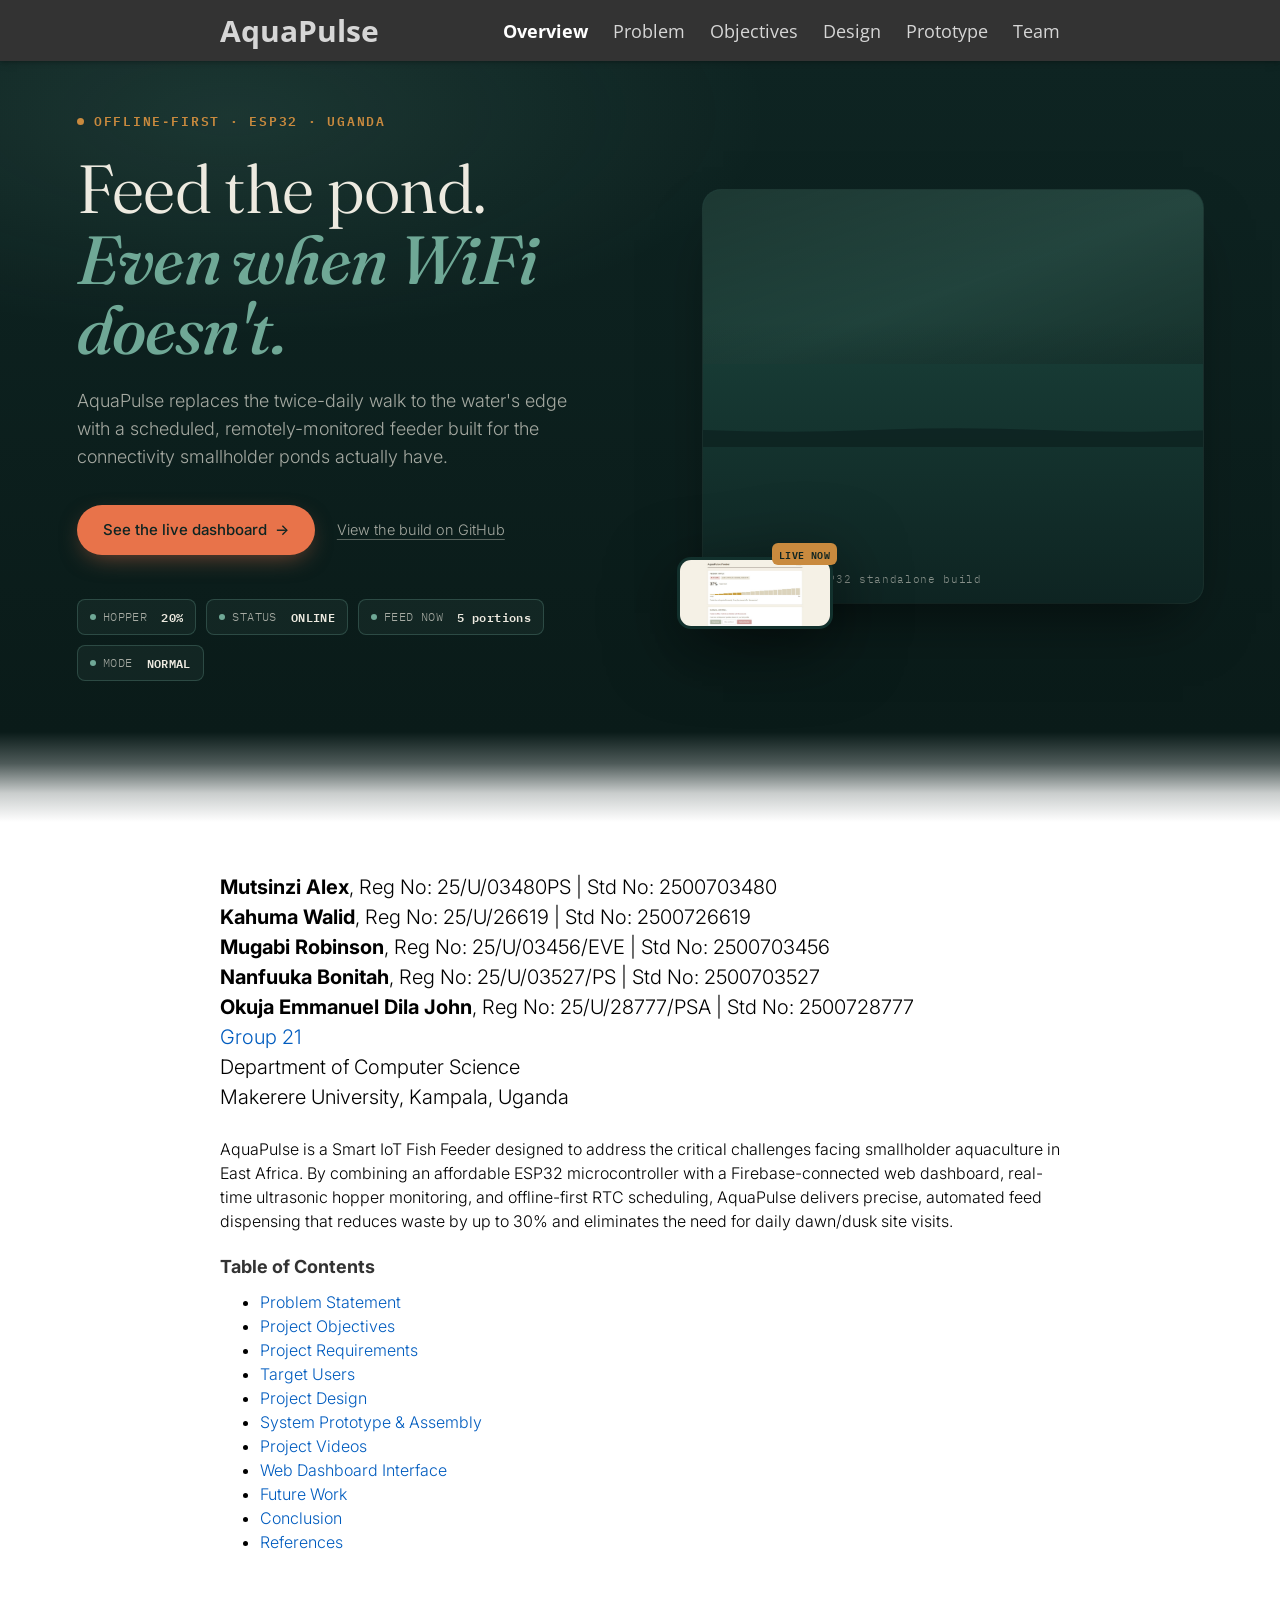
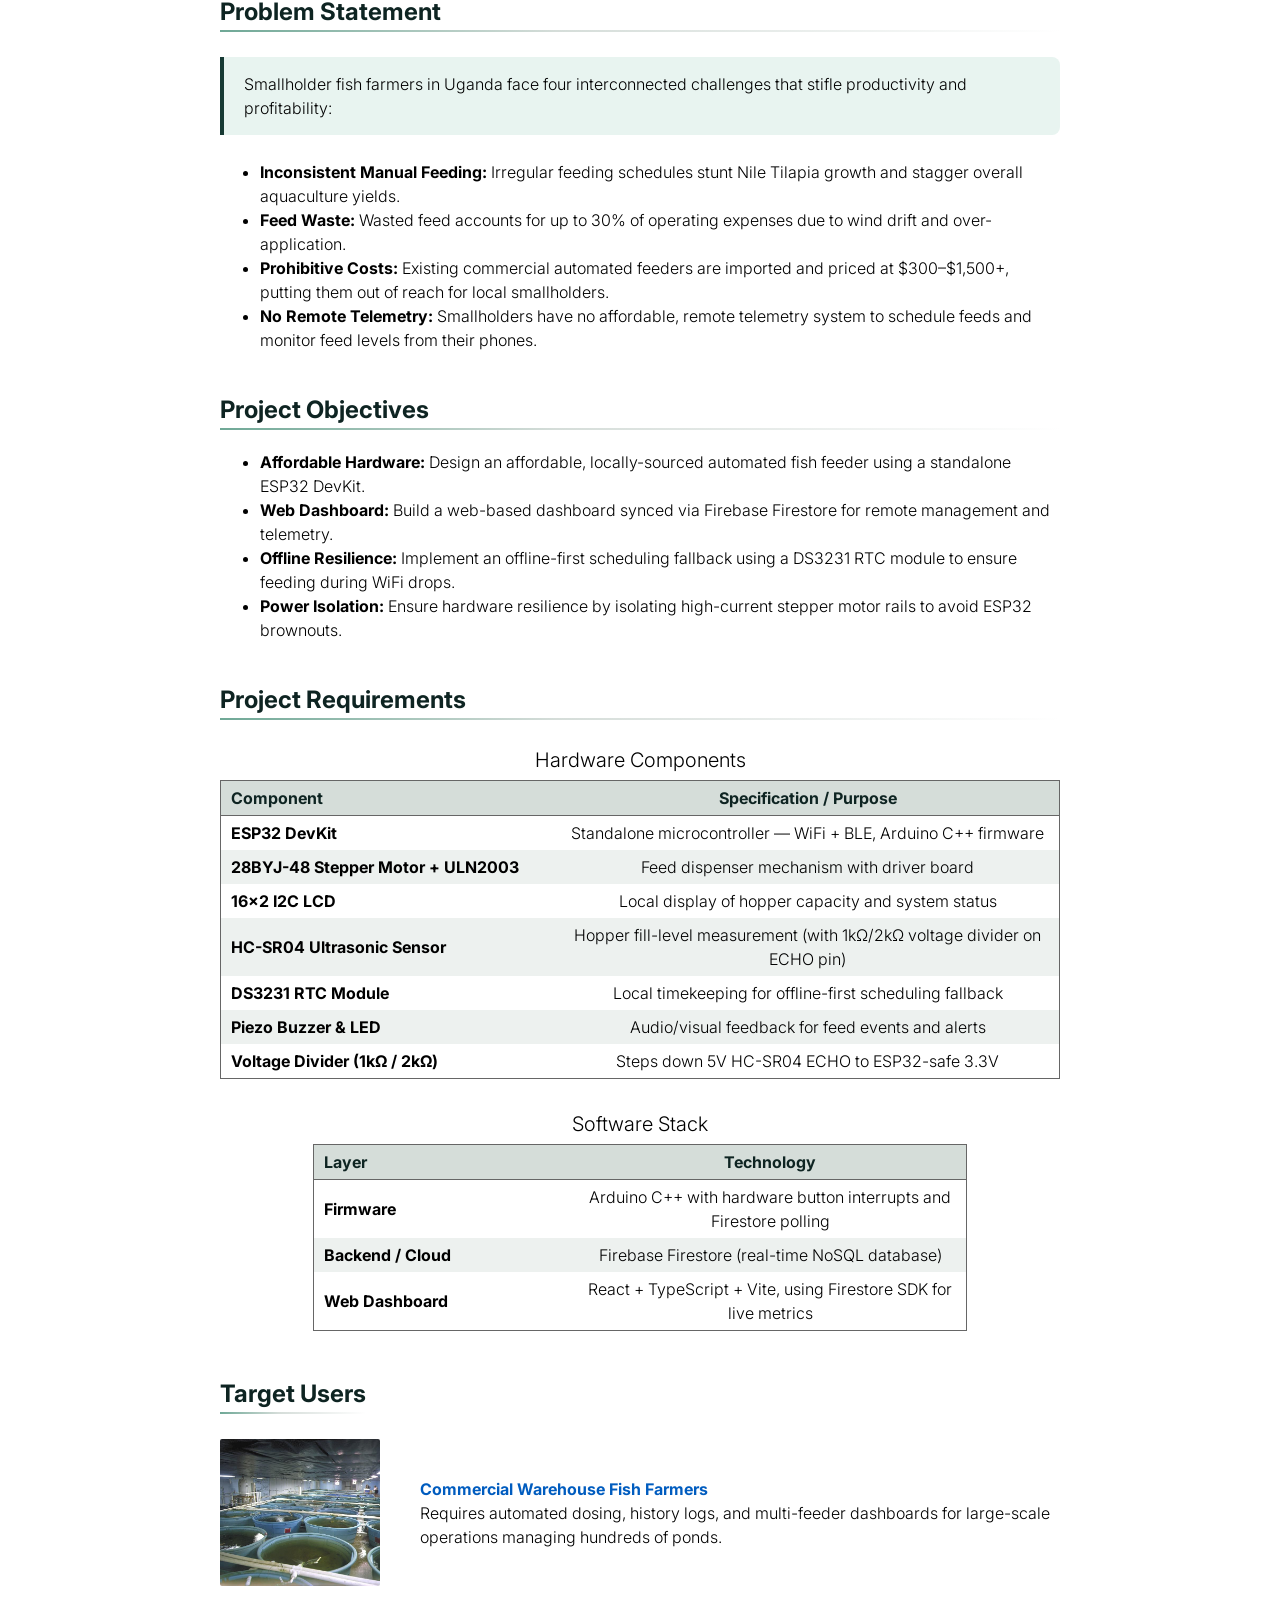
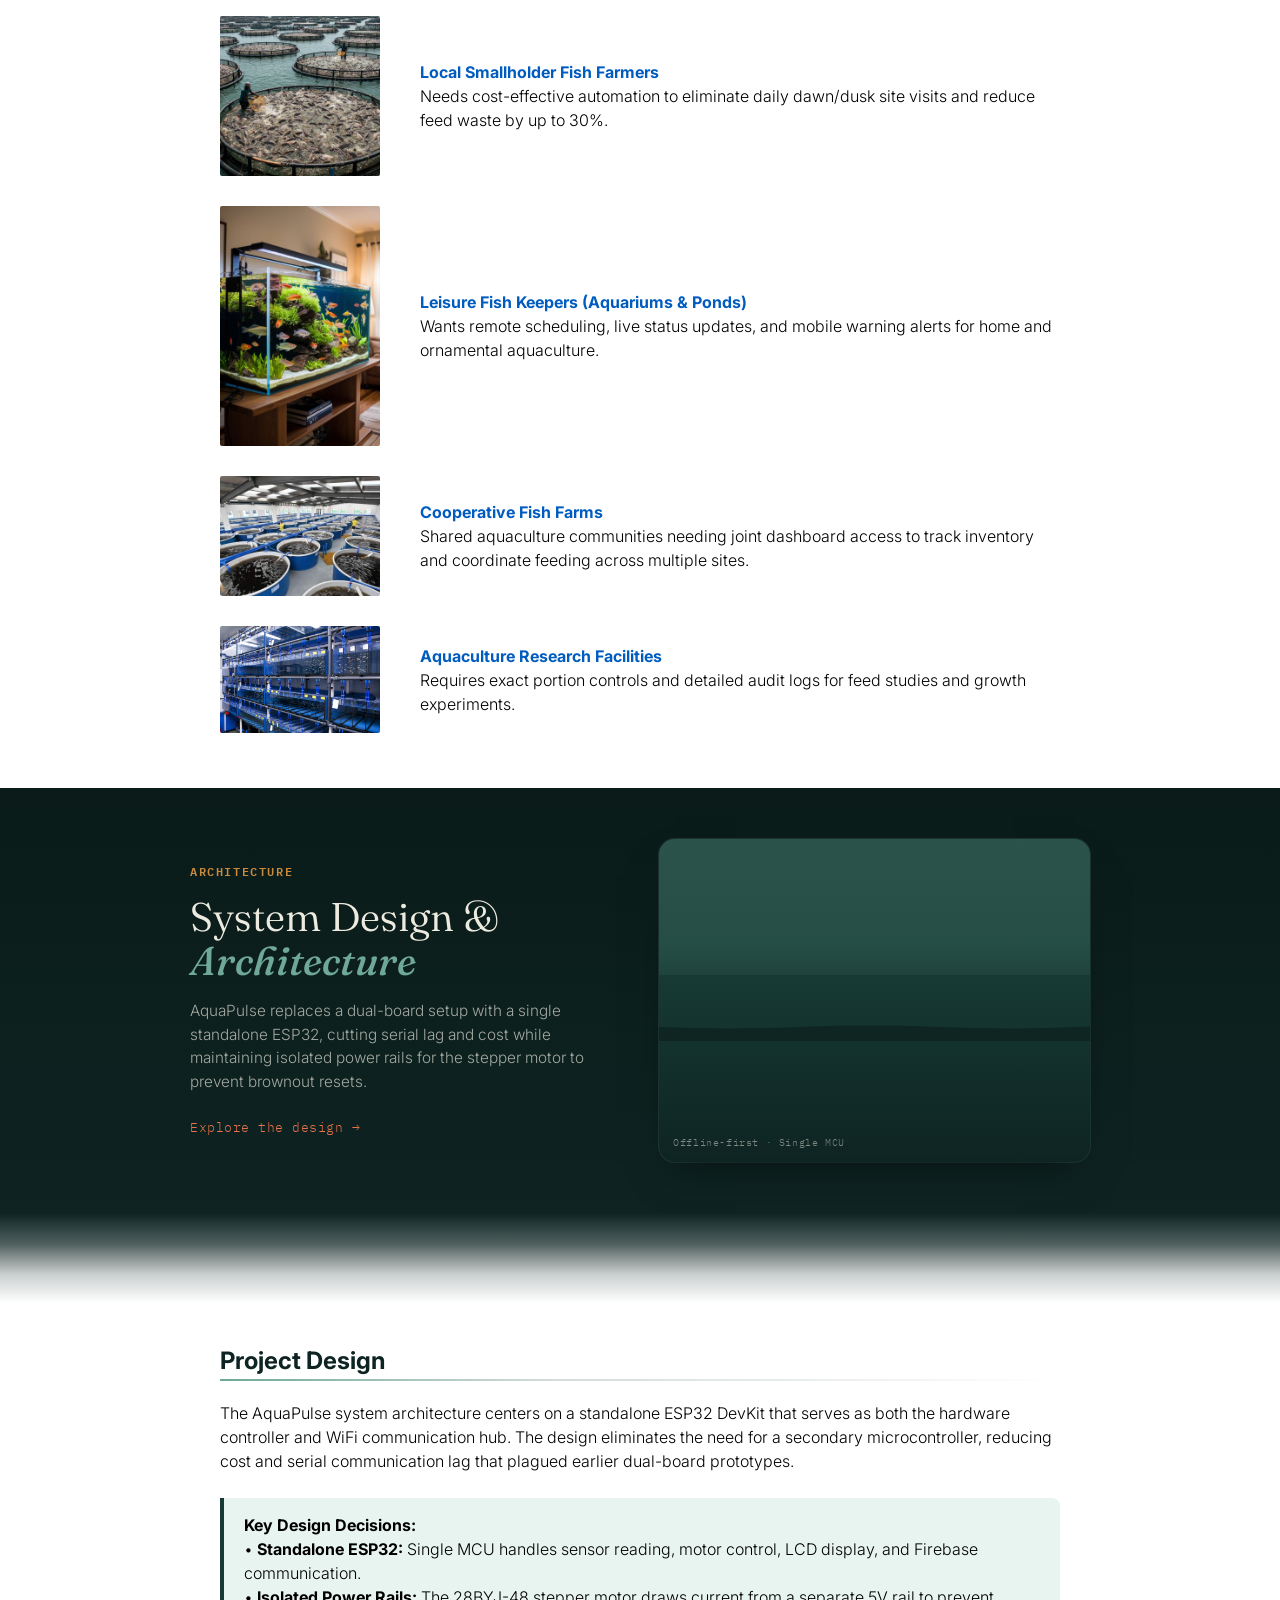
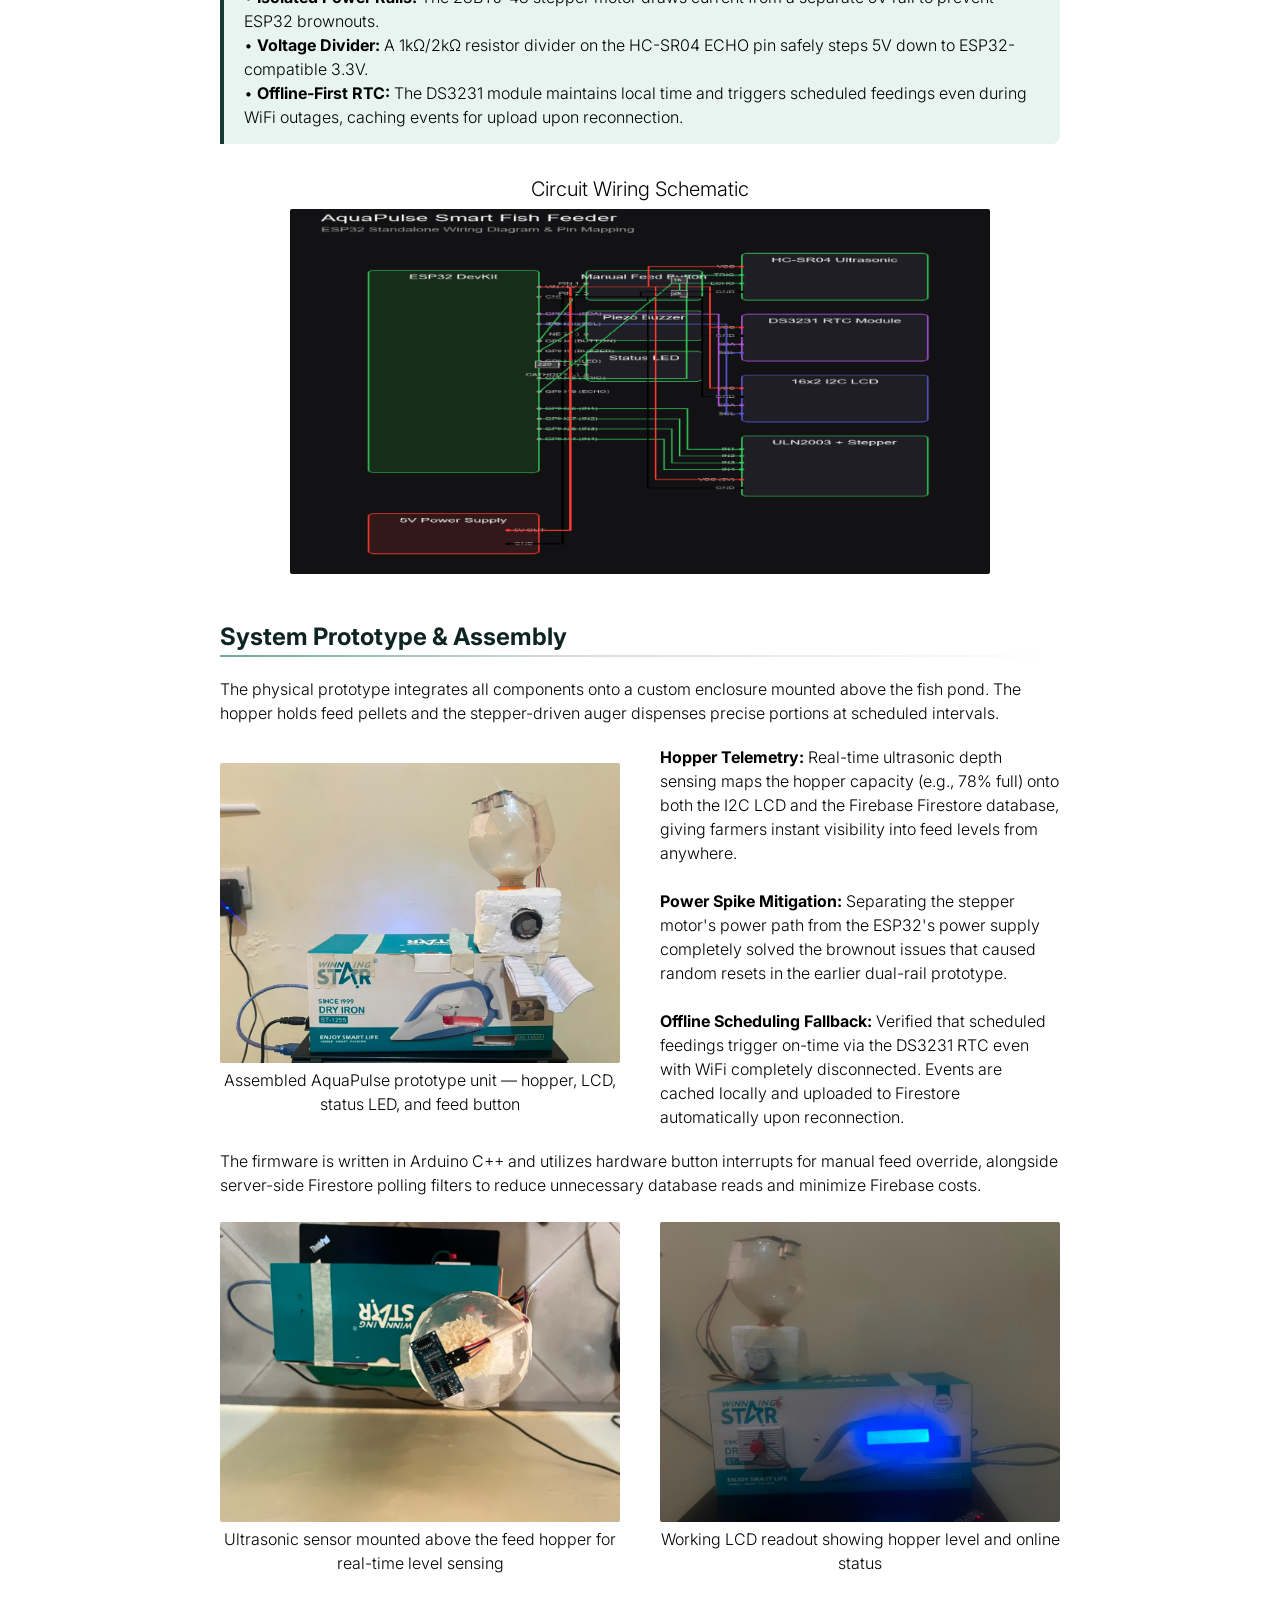
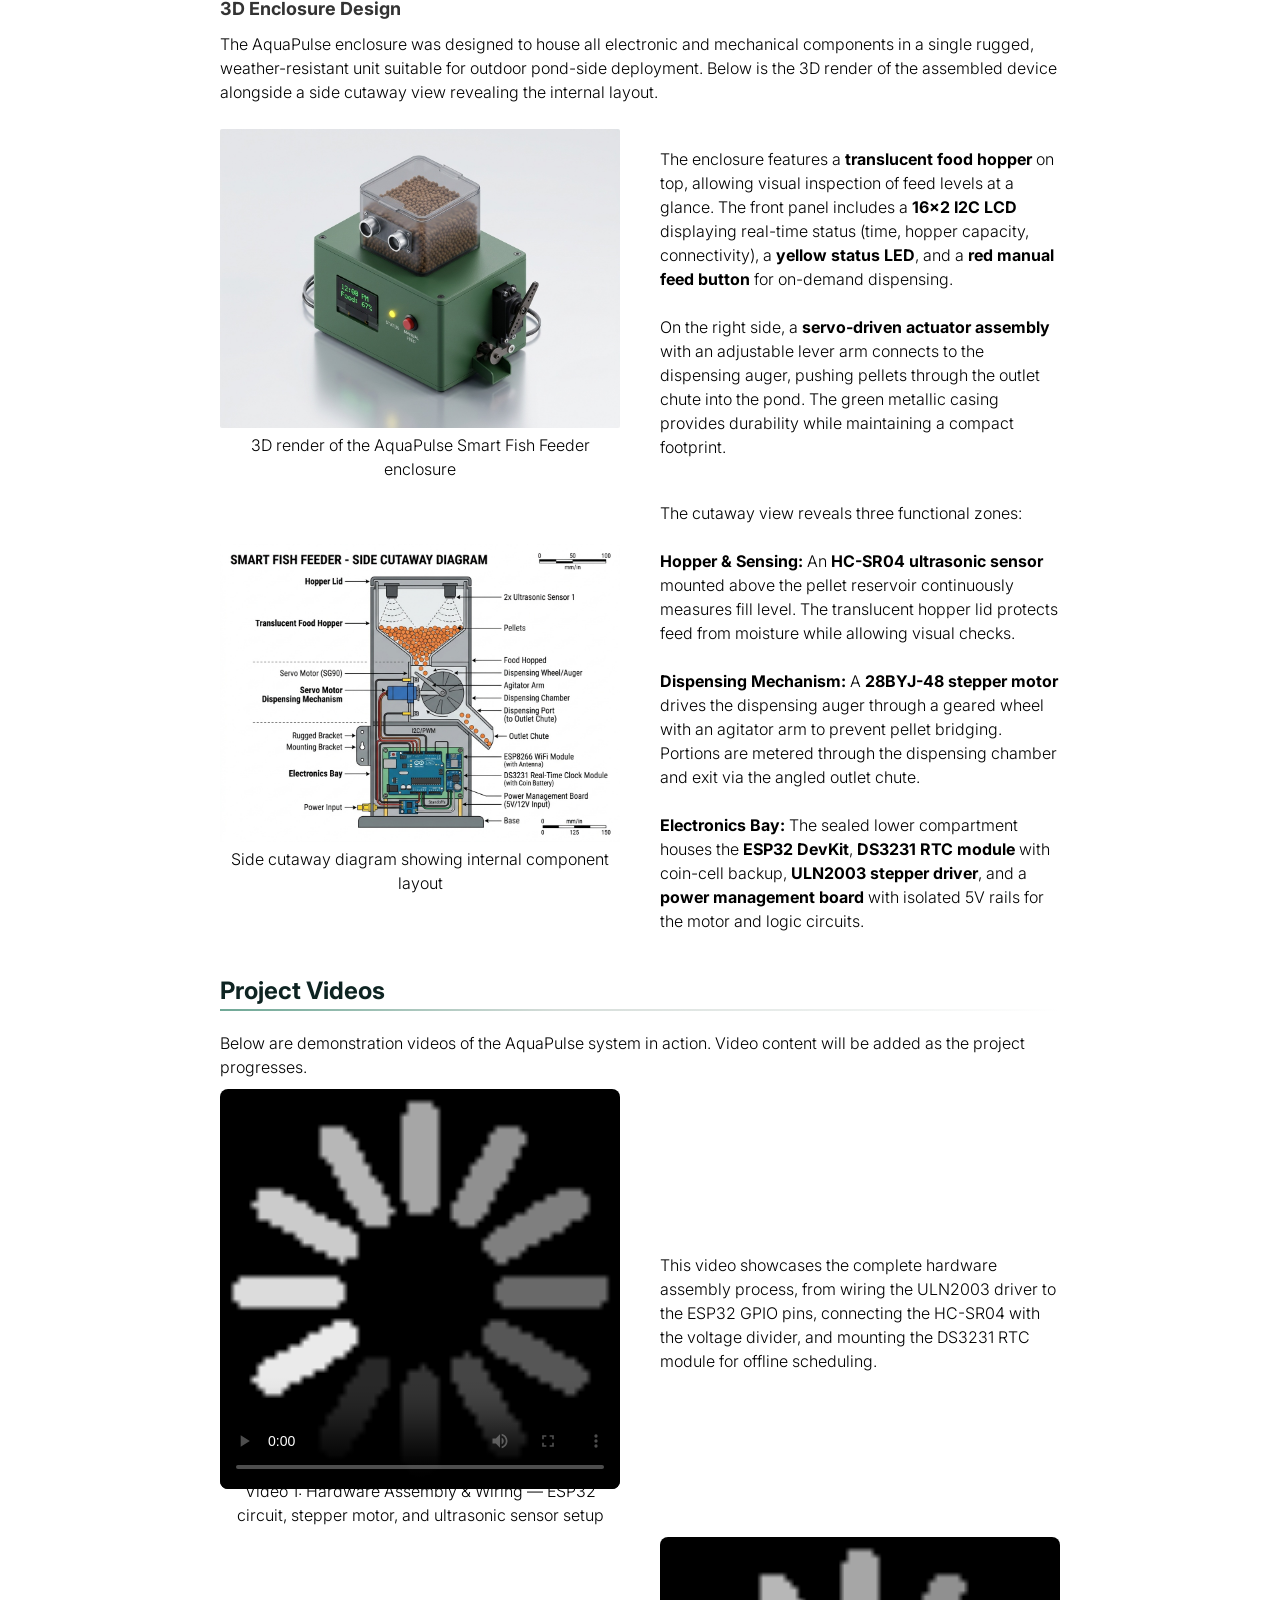
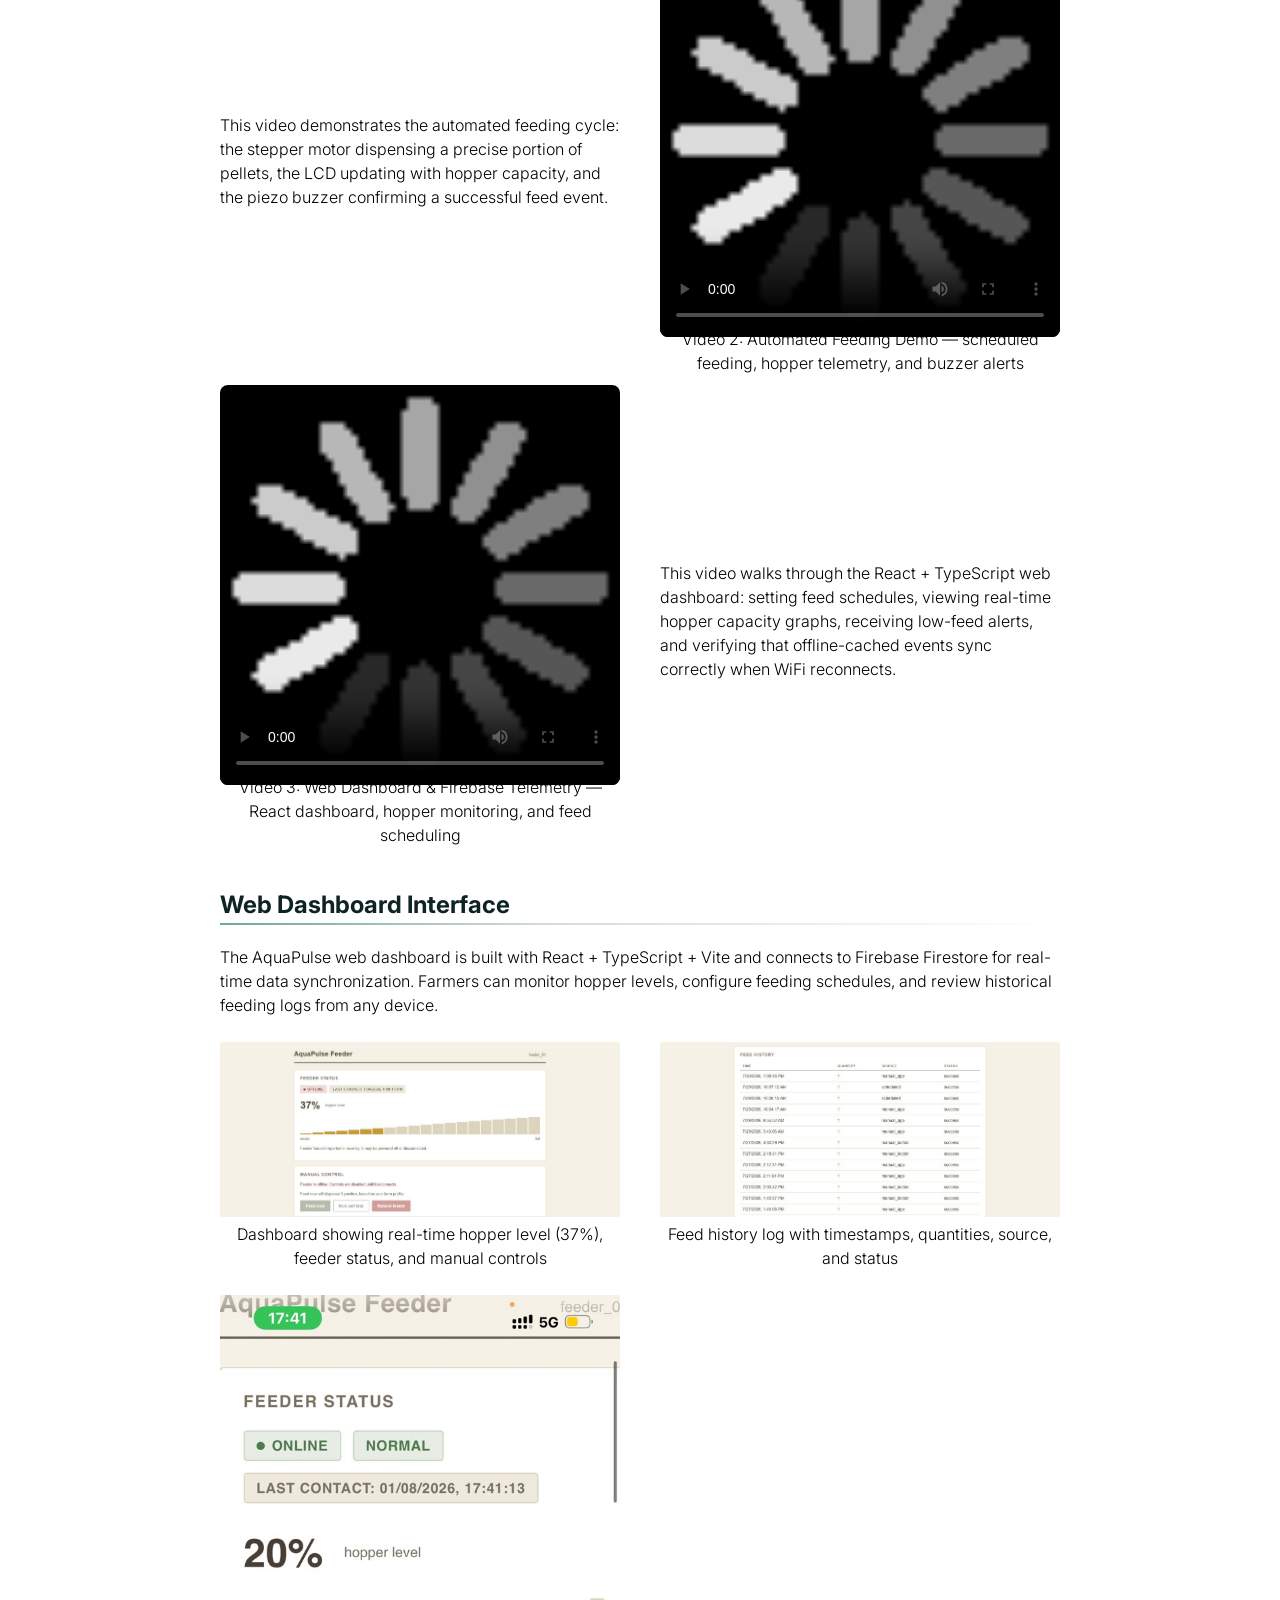
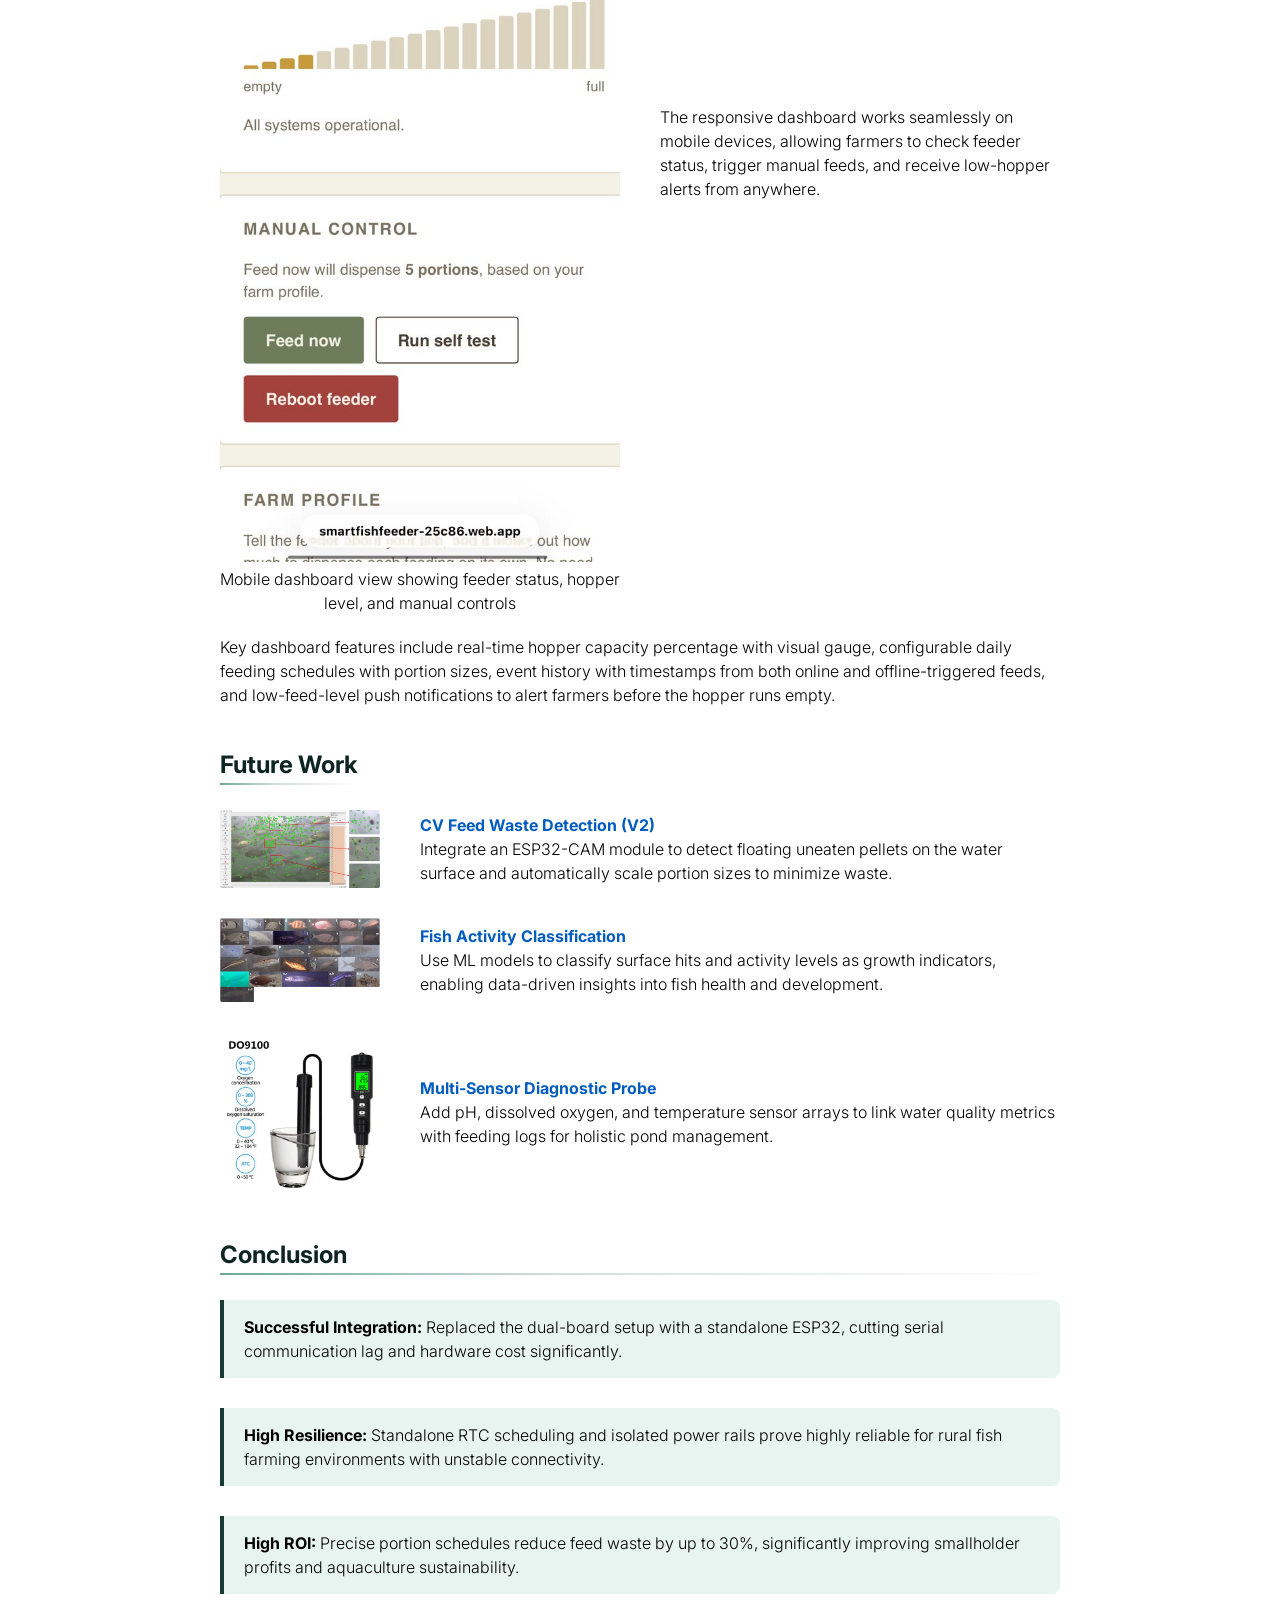
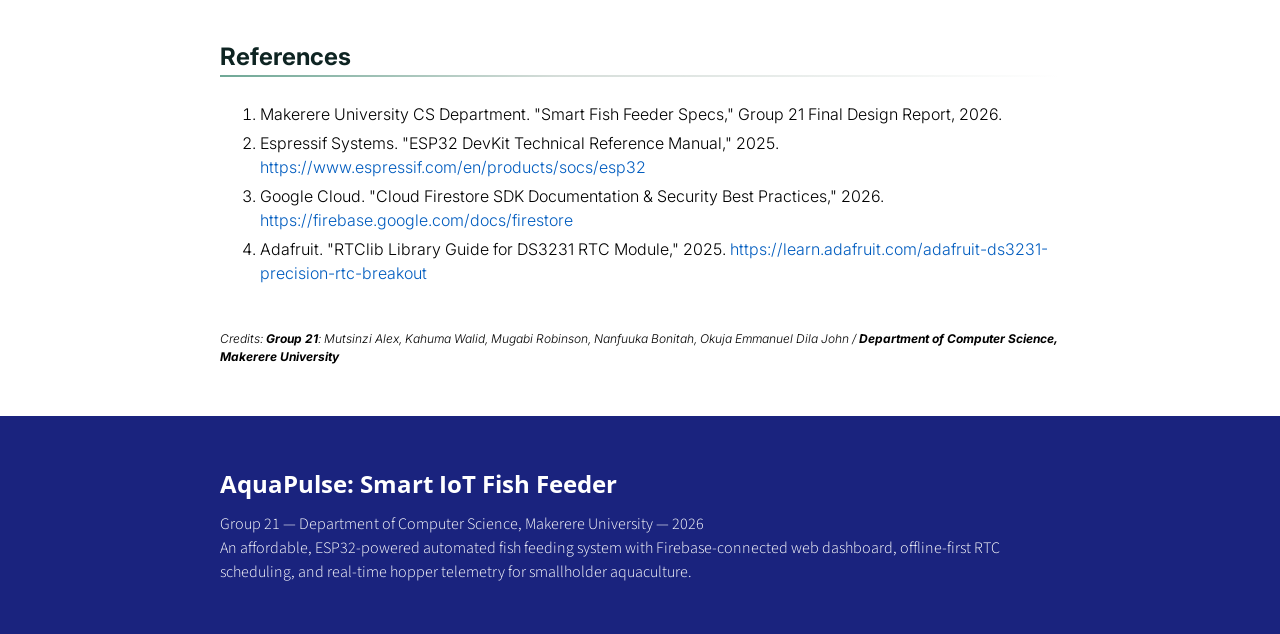
==== commit 9f4167ac: "chore: remove System Architecture Diagram placeholder from Project Design section" ====
--- a/index.html
+++ b/index.html
@@ -402,10 +402,6 @@
               </p>
             </div>
             <p class="text text-center graph-title">
-              System Architecture Diagram
-            </p>
-            <img class="image center max-width-400 add-top-margin-small" src="img/dummay-img.png">
-            <p class="text text-center graph-title">
               Circuit Wiring Schematic
             </p>
             <img class="image center add-top-margin-small" src="img/circuit-wiring.png" style="max-width: 700px;">
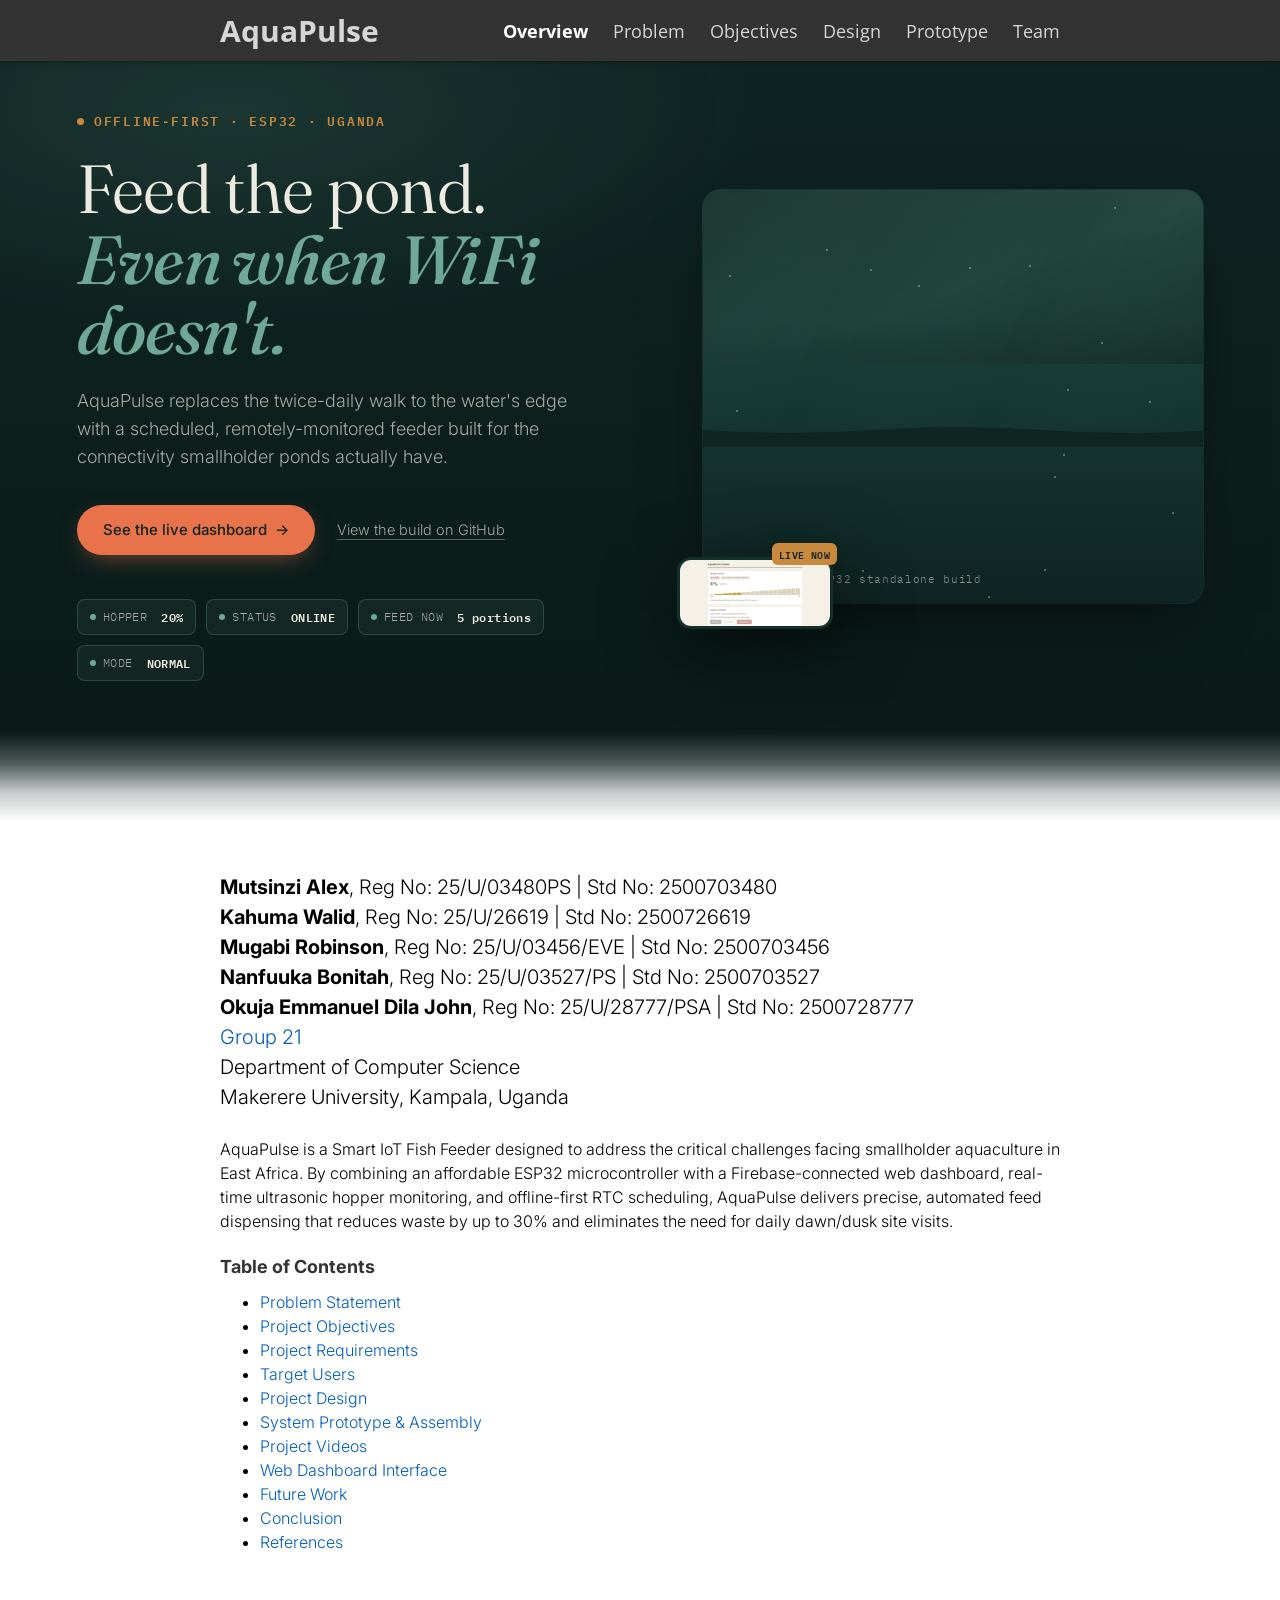
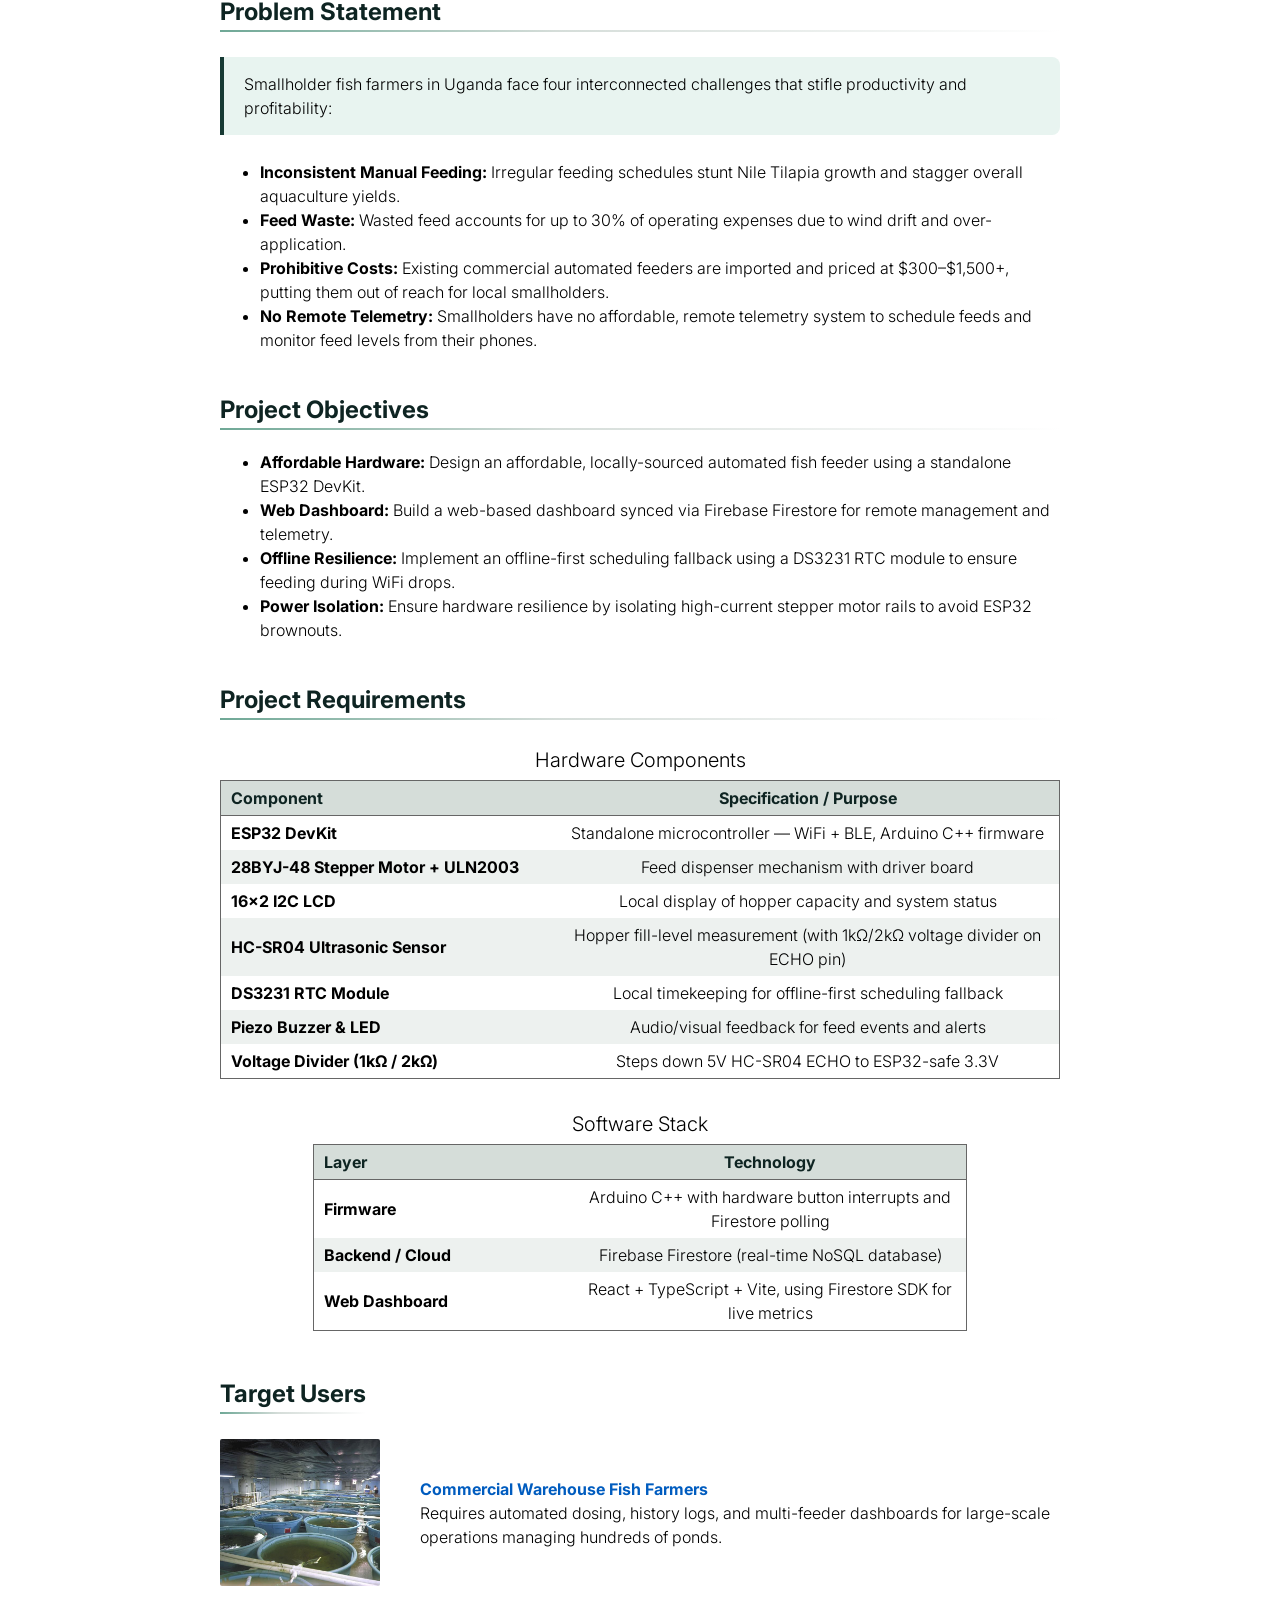
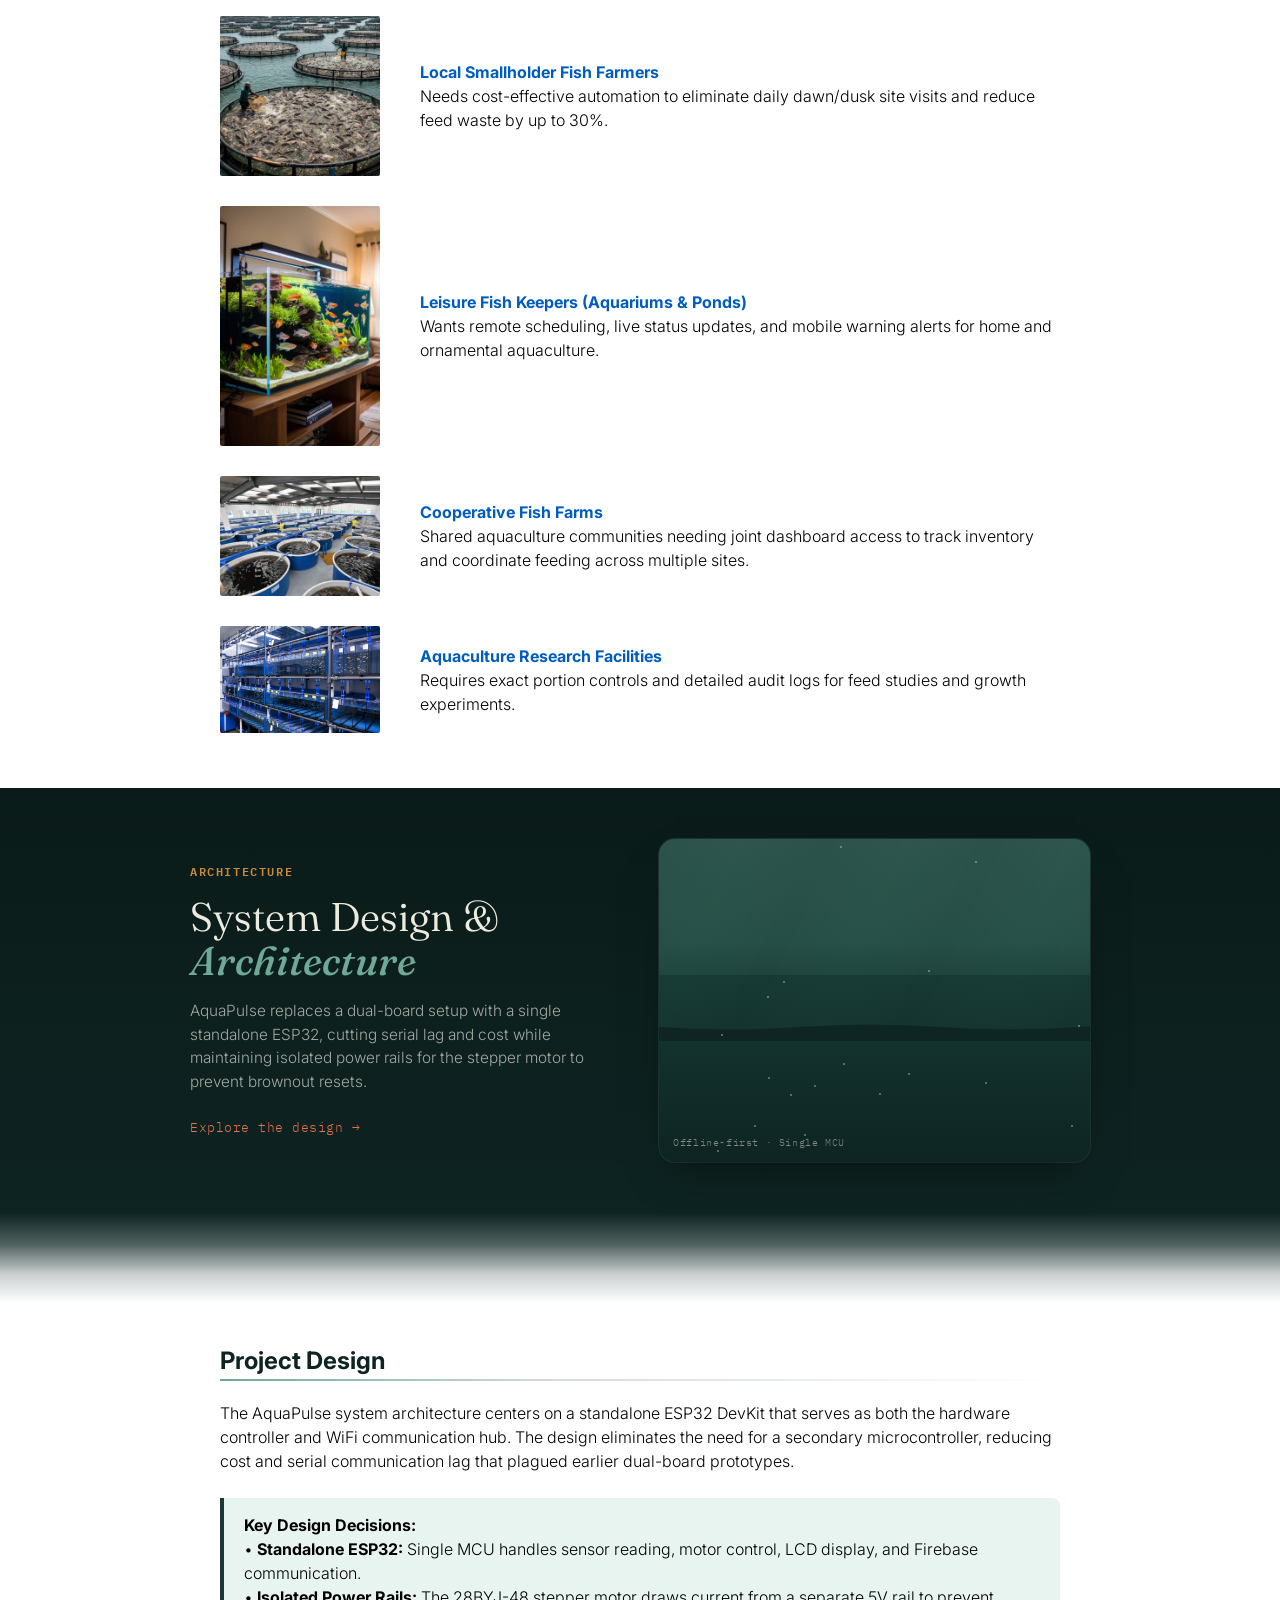
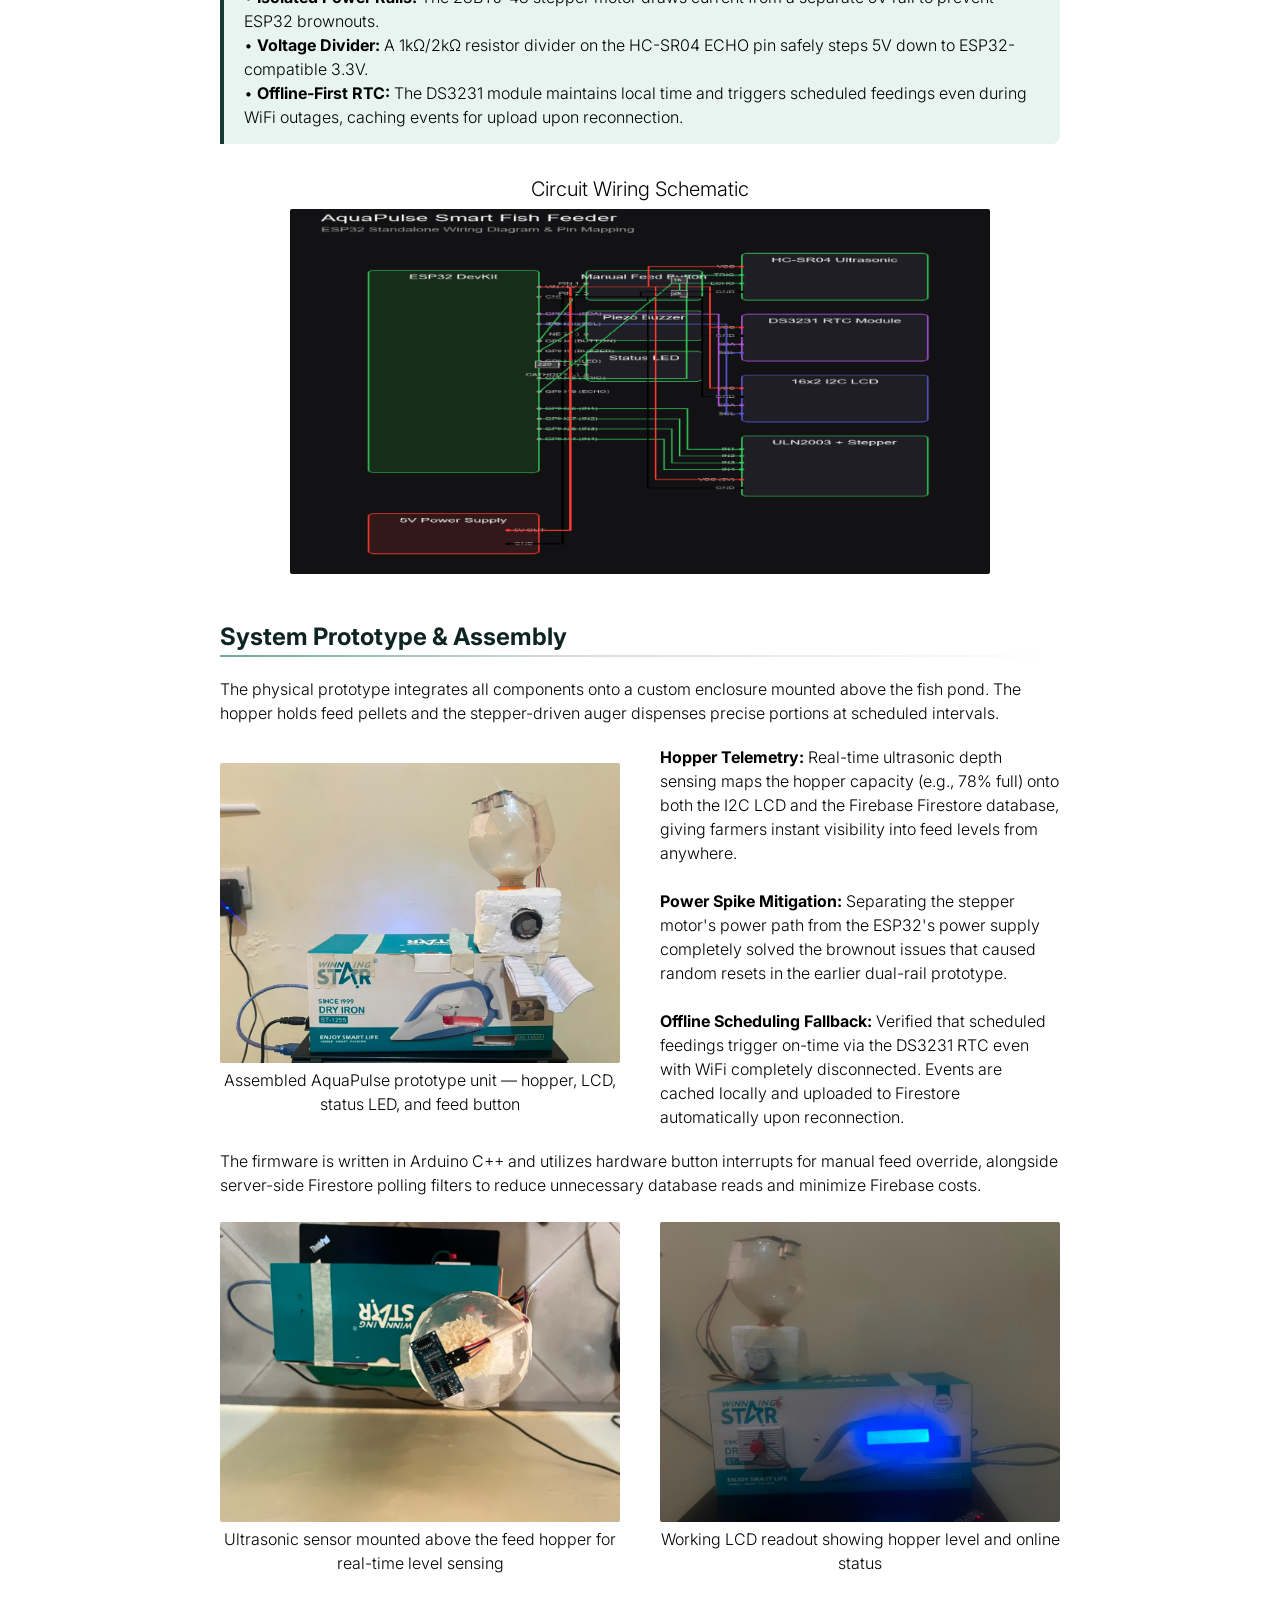
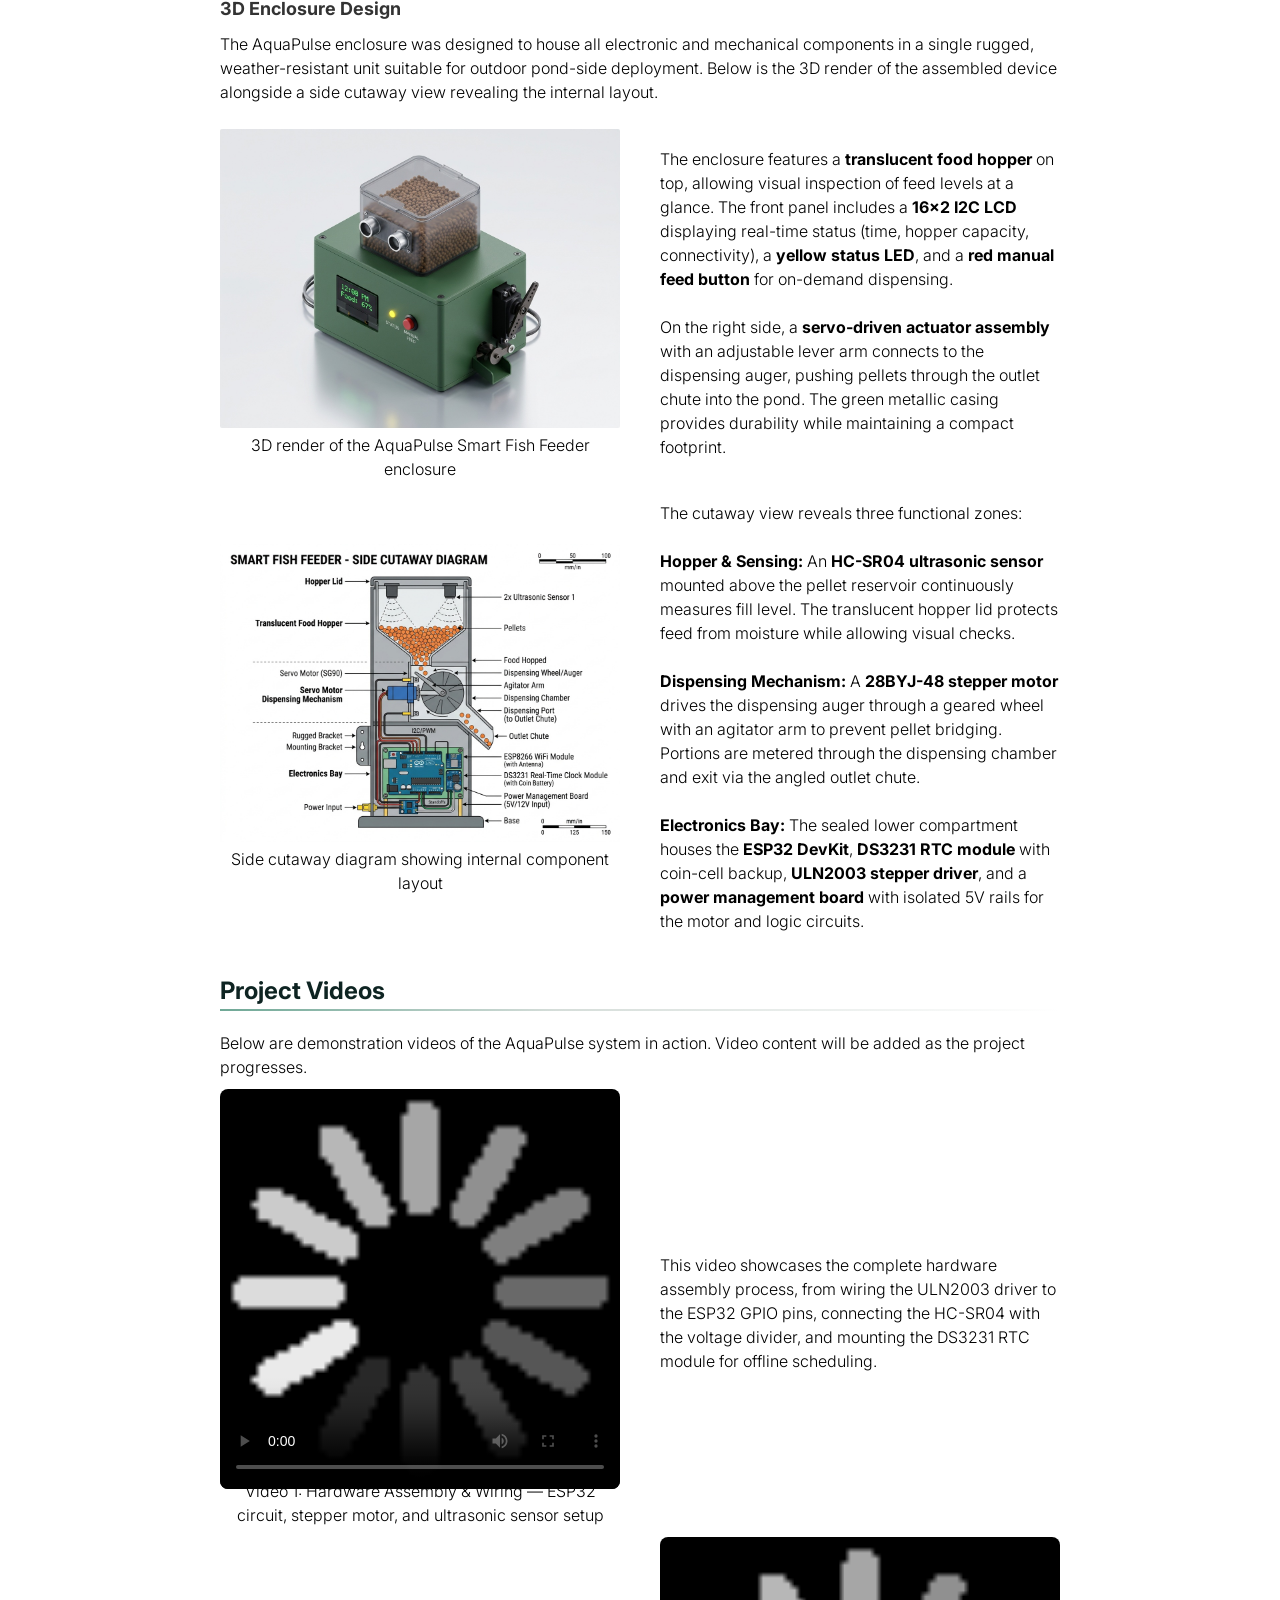
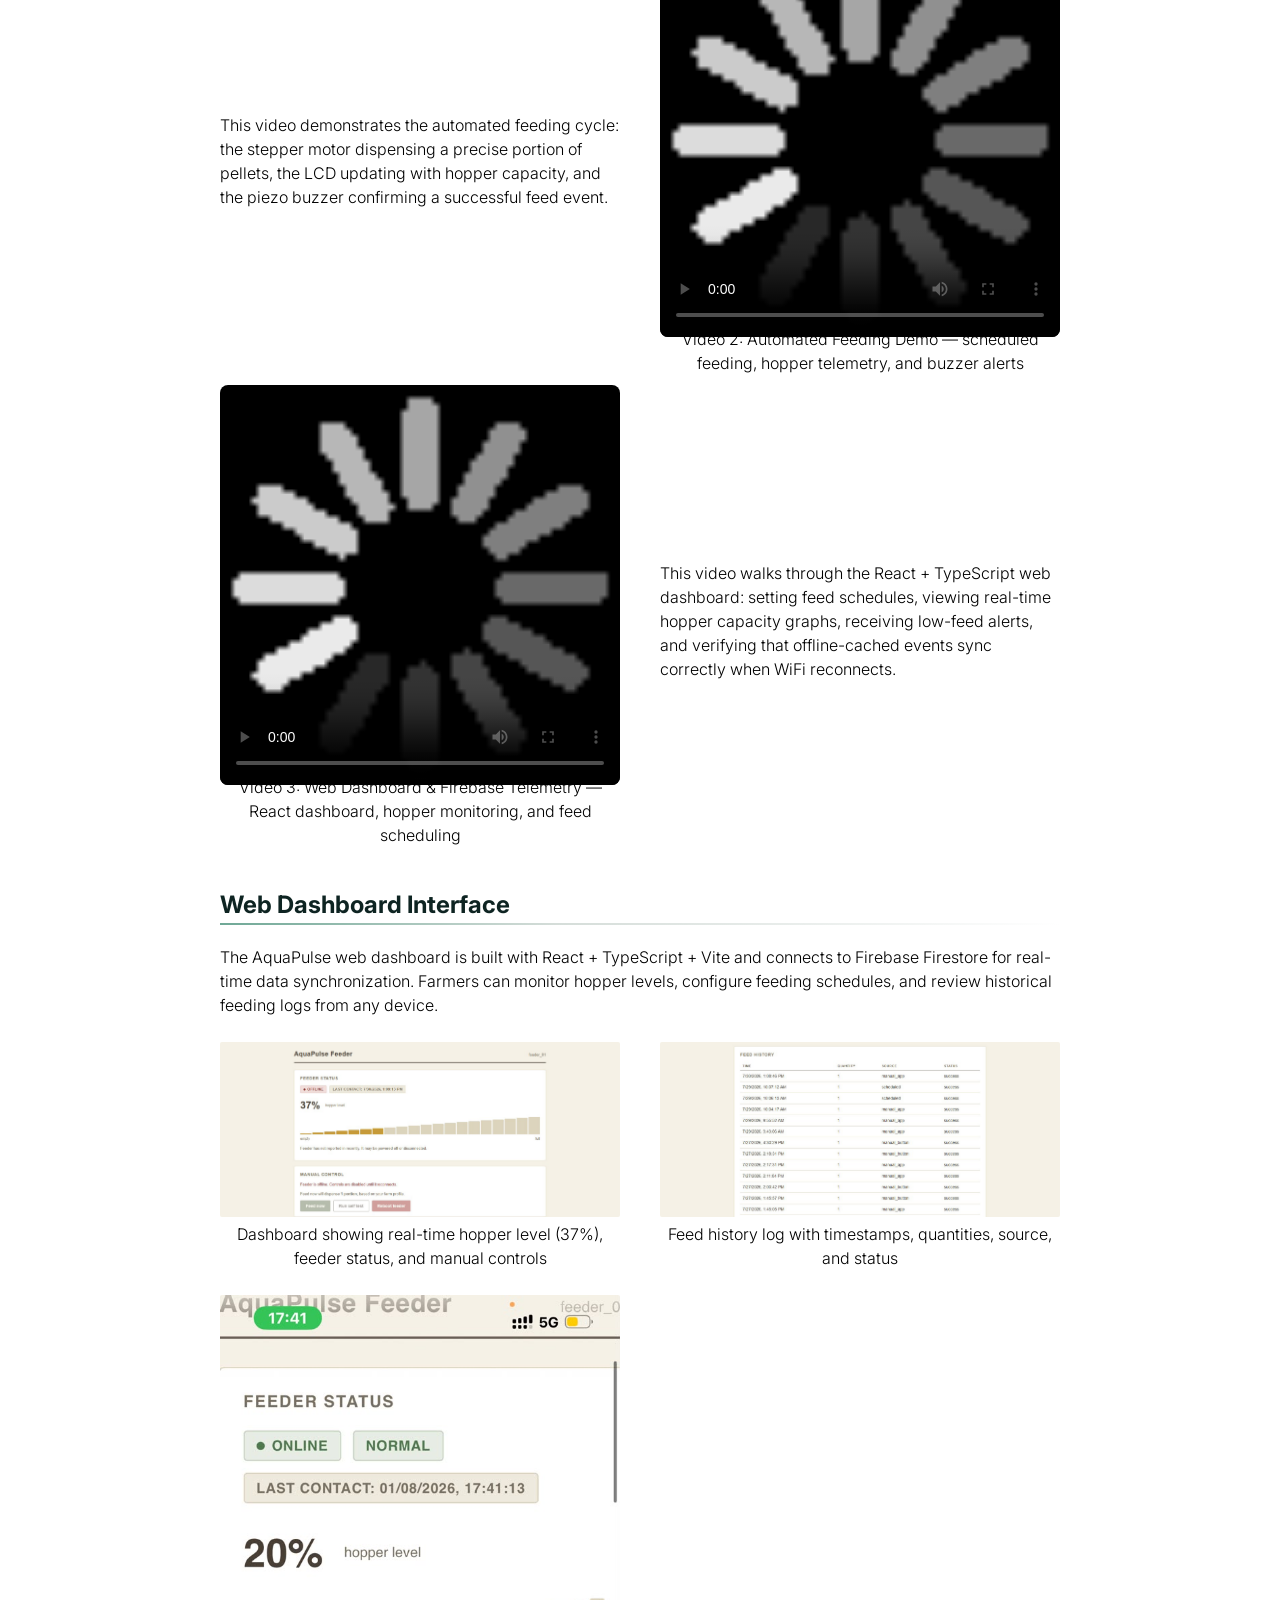
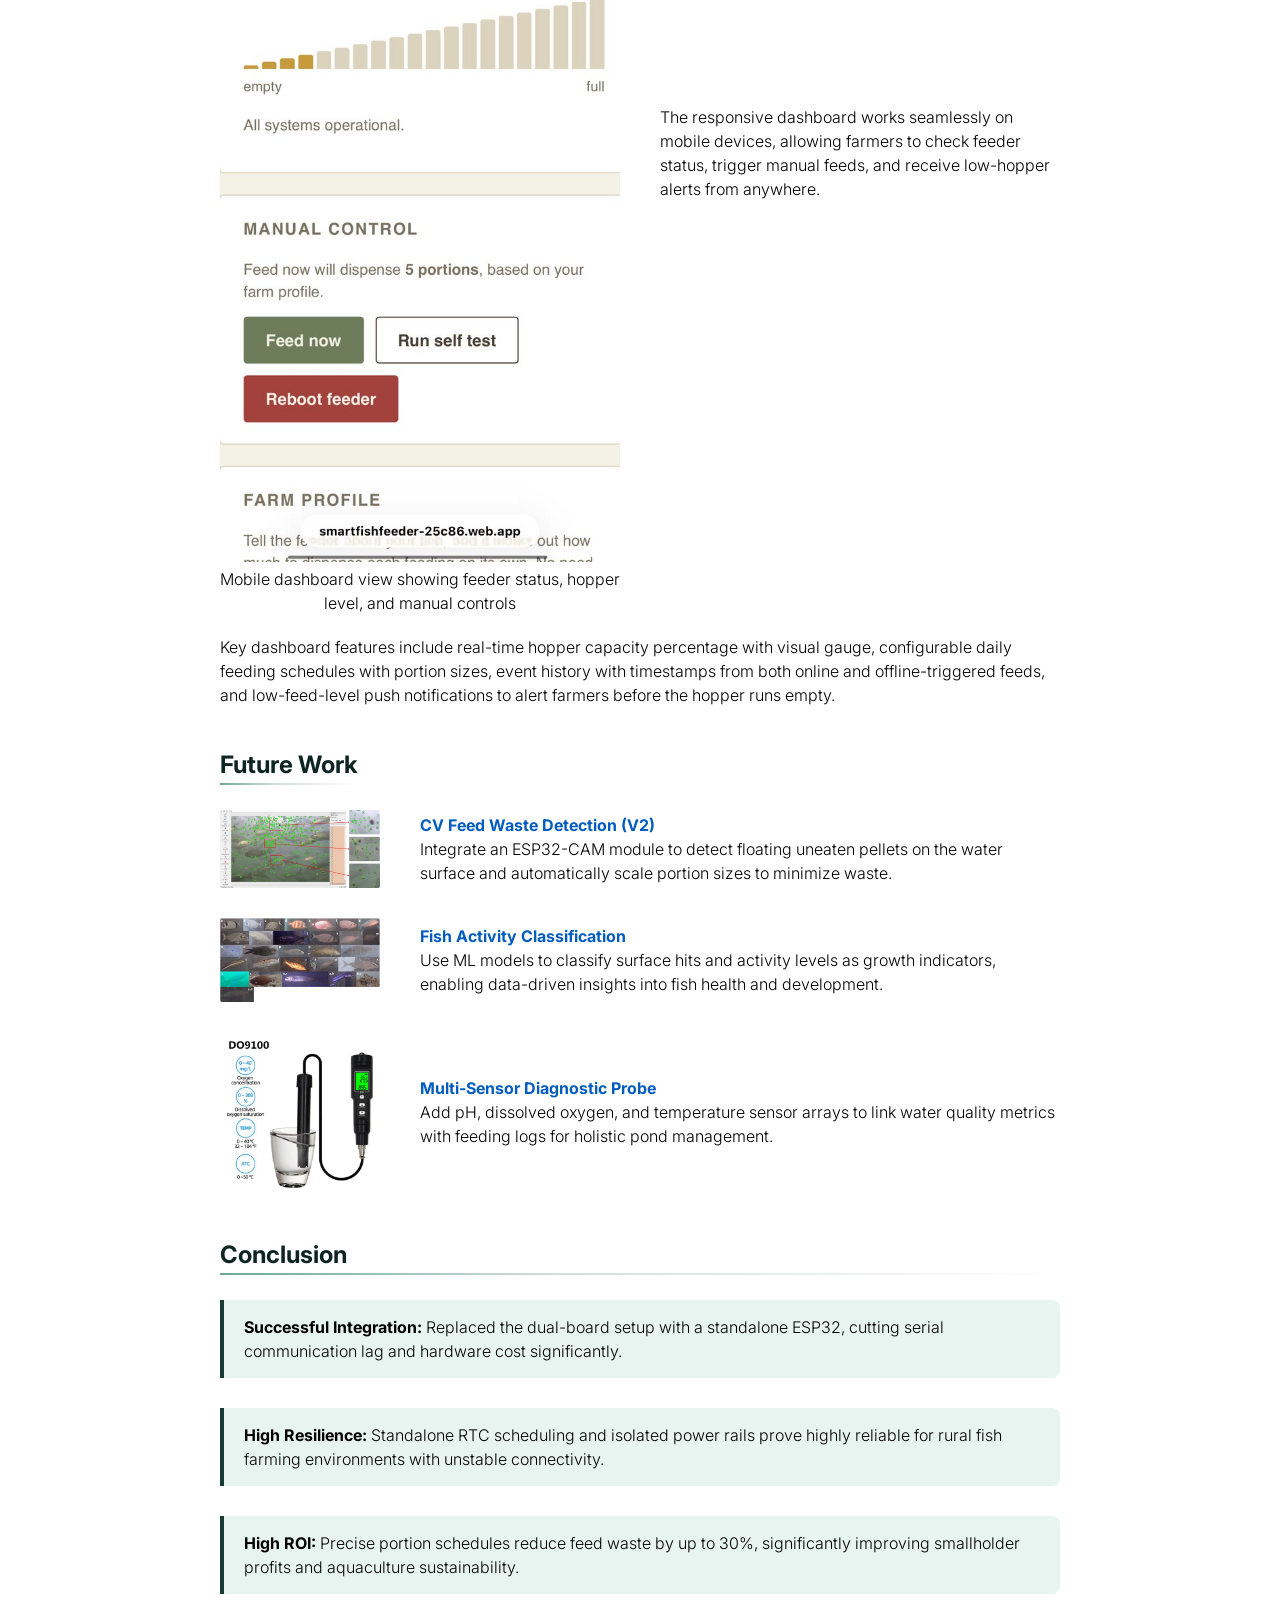
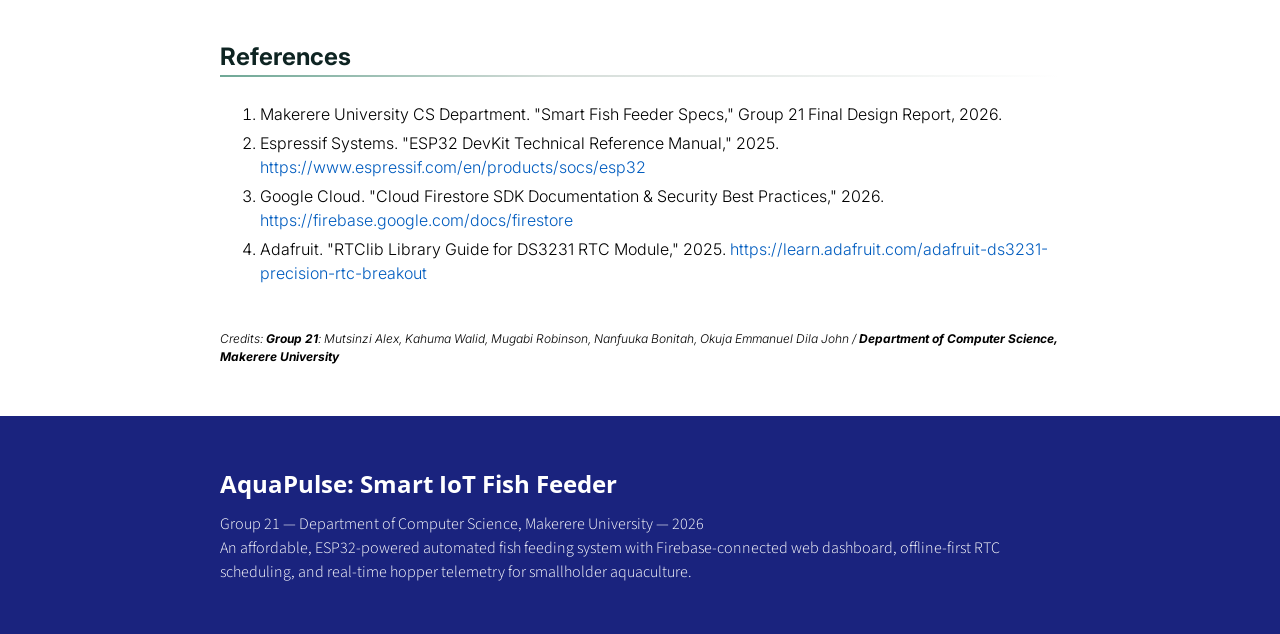
==== commit 20d1d62d: "feat: add CSS-only atmosphere effects to both banners (light rays, ripples, particles)" ====
--- a/index.html
+++ b/index.html
@@ -110,6 +110,9 @@
                 dur="4.5s" repeatCount="indefinite" />
             </path>
           </svg>
+          <div class="ap-light-rays"></div>
+          <div class="ap-ripples"></div>
+          <div class="ap-particles" id="ap-hero-particles"></div>
           <div class="ap-bubbles" id="ap-hero-bubbles"></div>
           <div class="ap-frame-caption">AquaPulse &middot; ESP32 standalone build</div>
         </div>
@@ -370,6 +373,9 @@
                   dur="4.5s" repeatCount="indefinite" />
               </path>
             </svg>
+            <div class="ap-light-rays"></div>
+            <div class="ap-ripples"></div>
+            <div class="ap-particles" id="ap-mid-particles"></div>
             <div class="ap-bubbles" id="ap-mid-bubbles"></div>
             <div class="ap-frame-caption">Offline-first &middot; Single MCU</div>
           </div>
@@ -754,6 +760,25 @@
         field.appendChild(b);
       }
     });
+
+    // Populate floating particles for both banner frames
+    ['ap-hero-particles', 'ap-mid-particles'].forEach(function(id) {
+      var field = document.getElementById(id);
+      if (!field) return;
+      for (var i = 0; i < 18; i++) {
+        var p = document.createElement('div');
+        p.className = 'ap-particle';
+        var left  = Math.random() * 100;
+        var top   = Math.random() * 100;
+        var dur   = 12 + Math.random() * 14;
+        var delay = Math.random() * 10;
+        p.style.left = left + '%';
+        p.style.top  = top + '%';
+        p.style.animationDuration = dur + 's';
+        p.style.animationDelay    = delay + 's';
+        field.appendChild(p);
+      }
+    });
   </script>
 </body>
 
--- a/css/hero-banner.css
+++ b/css/hero-banner.css
@@ -317,6 +317,107 @@
 }
 
 /* ==========================================================
+   EXTRA ATMOSPHERE (CSS-only, no video)
+   ========================================================== */
+
+/* ---- Drifting light rays in the sky area ---- */
+.ap-hero .ap-light-rays,
+.ap-mid-frame .ap-light-rays {
+  position: absolute;
+  inset: 0 0 42% 0;
+  background:
+    repeating-linear-gradient(
+      115deg,
+      rgba(237,234,224,0) 0%,
+      rgba(237,234,224,0.04) 8%,
+      rgba(237,234,224,0) 16%
+    );
+  background-size: 200% 200%;
+  animation: ap-rays-drift 18s linear infinite;
+  pointer-events: none;
+  z-index: 2;
+  mix-blend-mode: overlay;
+}
+
+@keyframes ap-rays-drift {
+  0%   { background-position: 0% 50%; }
+  100% { background-position: 200% 50%; }
+}
+
+/* ---- Subtle water-surface ripples ---- */
+.ap-hero .ap-ripples,
+.ap-mid-frame .ap-ripples {
+  position: absolute;
+  left: 0; right: 0;
+  bottom: 42%;
+  height: 80px;
+  transform: translateY(50%);
+  pointer-events: none;
+  z-index: 2;
+  overflow: hidden;
+}
+
+.ap-hero .ap-ripples::before,
+.ap-hero .ap-ripples::after,
+.ap-mid-frame .ap-ripples::before,
+.ap-mid-frame .ap-ripples::after {
+  content: "";
+  position: absolute;
+  left: 50%;
+  top: 50%;
+  width: 140%;
+  aspect-ratio: 8 / 1;
+  transform: translate(-50%, -50%);
+  border: 1px solid rgba(111,168,150,0.22);
+  border-radius: 50%;
+  opacity: 0;
+}
+
+.ap-hero .ap-ripples::before,
+.ap-mid-frame .ap-ripples::before {
+  animation: ap-ripple-expand 6s ease-out infinite;
+}
+
+.ap-hero .ap-ripples::after,
+.ap-mid-frame .ap-ripples::after {
+  animation: ap-ripple-expand 6s ease-out infinite 3s;
+}
+
+@keyframes ap-ripple-expand {
+  0%   { transform: translate(-50%, -50%) scale(0.4); opacity: 0; }
+  10%  { opacity: 1; }
+  60%  { opacity: 0.4; }
+  100% { transform: translate(-50%, -50%) scale(1.0); opacity: 0; }
+}
+
+/* ---- Floating dust/plankton particles ---- */
+.ap-hero .ap-particles,
+.ap-mid-frame .ap-particles {
+  position: absolute;
+  inset: 0;
+  pointer-events: none;
+  z-index: 2;
+  overflow: hidden;
+}
+
+.ap-hero .ap-particle,
+.ap-mid-frame .ap-particle {
+  position: absolute;
+  width: 2px;
+  height: 2px;
+  border-radius: 50%;
+  background: rgba(237,234,224,0.45);
+  animation: ap-particle-drift linear infinite;
+}
+
+@keyframes ap-particle-drift {
+  0%   { transform: translateY(0) translateX(0); opacity: 0; }
+  10%  { opacity: 0.6; }
+  90%  { opacity: 0.2; }
+  100% { transform: translateY(-120px) translateX(40px); opacity: 0; }
+}
+
+/* ==========================================================
    MID-PAGE BANNER  (.ap-mid-banner)
    ========================================================== */
 .ap-mid-banner {
@@ -480,8 +581,18 @@
   .ap-hero .ap-bubble,
   .ap-hero .ap-eyebrow::before,
   .ap-hero .ap-phone-card,
+  .ap-hero .ap-light-rays,
+  .ap-hero .ap-ripples,
+  .ap-hero .ap-ripples::before,
+  .ap-hero .ap-ripples::after,
+  .ap-hero .ap-particle,
   .ap-mid-frame .ap-slide,
-  .ap-mid-frame .ap-bubble {
+  .ap-mid-frame .ap-bubble,
+  .ap-mid-frame .ap-light-rays,
+  .ap-mid-frame .ap-ripples,
+  .ap-mid-frame .ap-ripples::before,
+  .ap-mid-frame .ap-ripples::after,
+  .ap-mid-frame .ap-particle {
     animation: none !important;
   }
   .ap-hero .ap-slide.ap-s1,
@@ -489,6 +600,10 @@
   .ap-hero .ap-slide.ap-s2,
   .ap-hero .ap-slide.ap-s3,
   .ap-mid-frame .ap-slide.ap-s2 { opacity: 0; }
+  .ap-hero .ap-ripples::before,
+  .ap-hero .ap-ripples::after,
+  .ap-mid-frame .ap-ripples::before,
+  .ap-mid-frame .ap-ripples::after { opacity: 0; }
 }
 
 /* ==========================================================
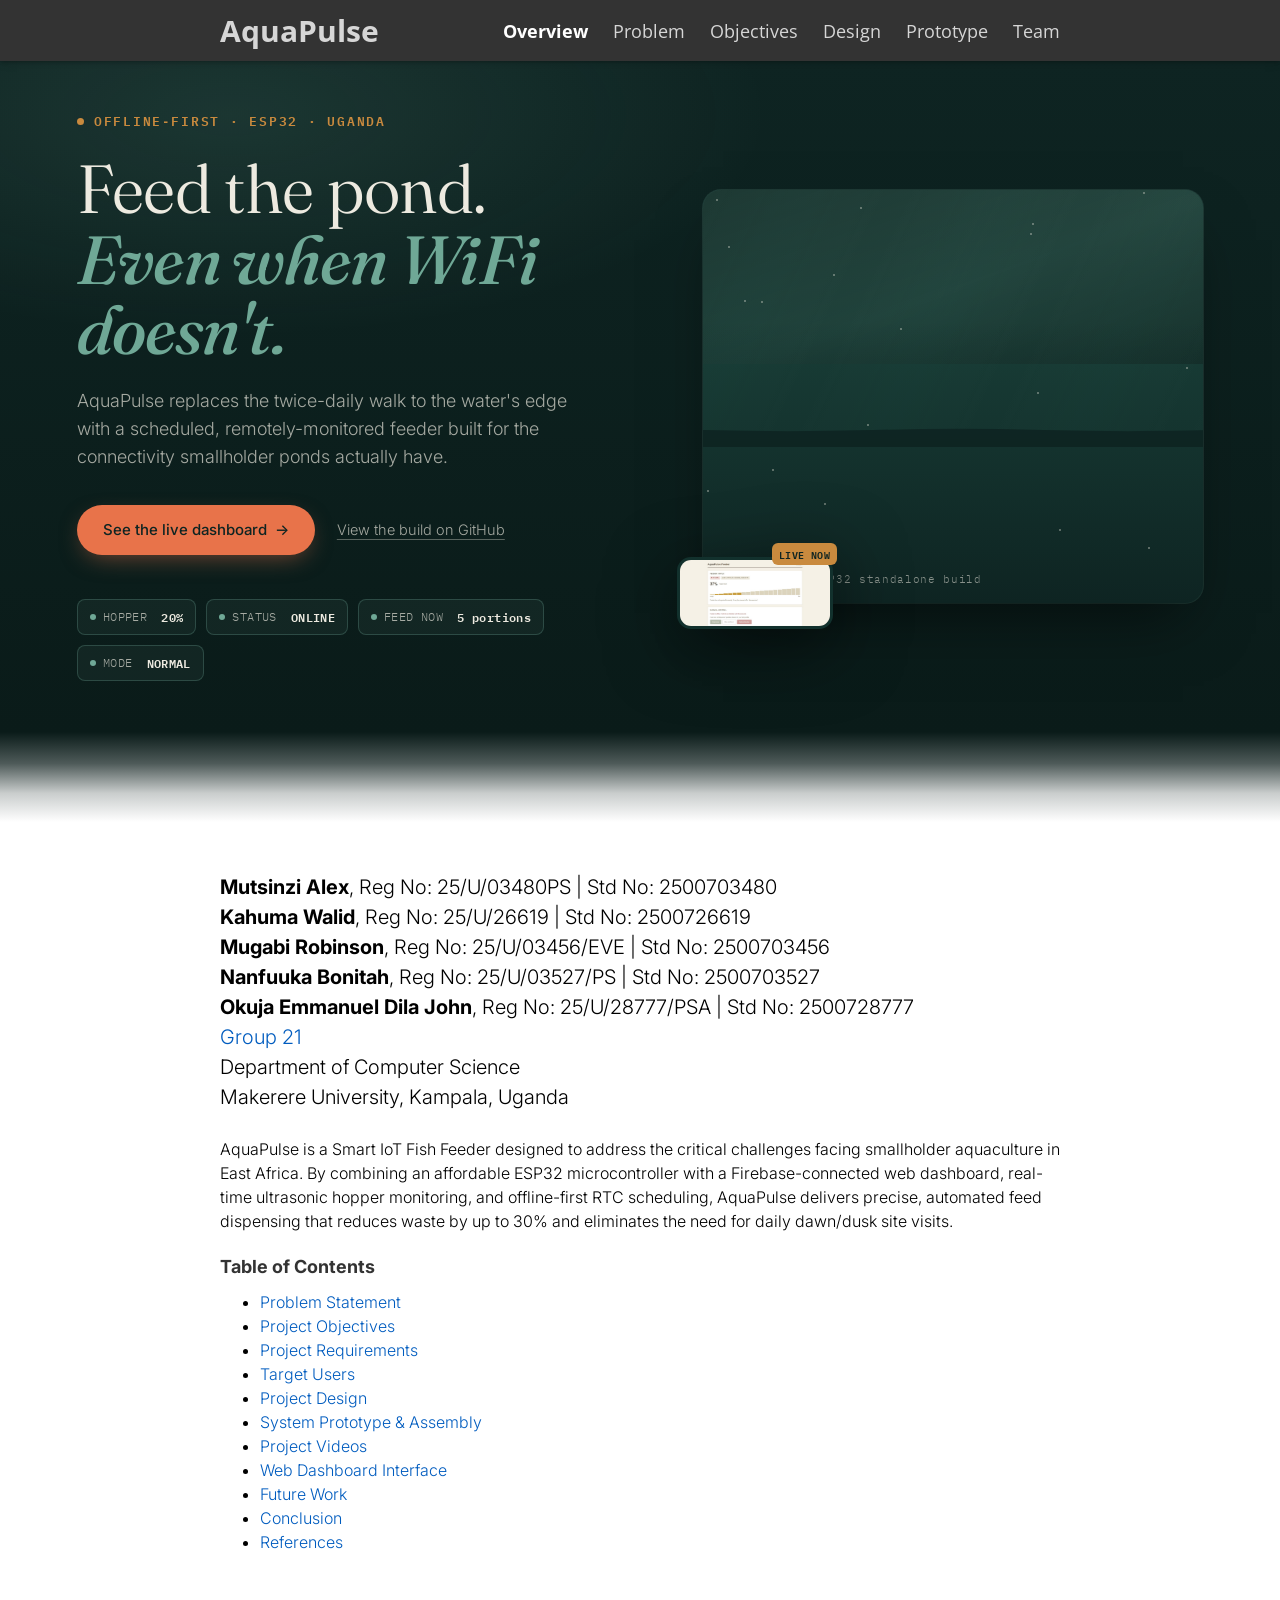
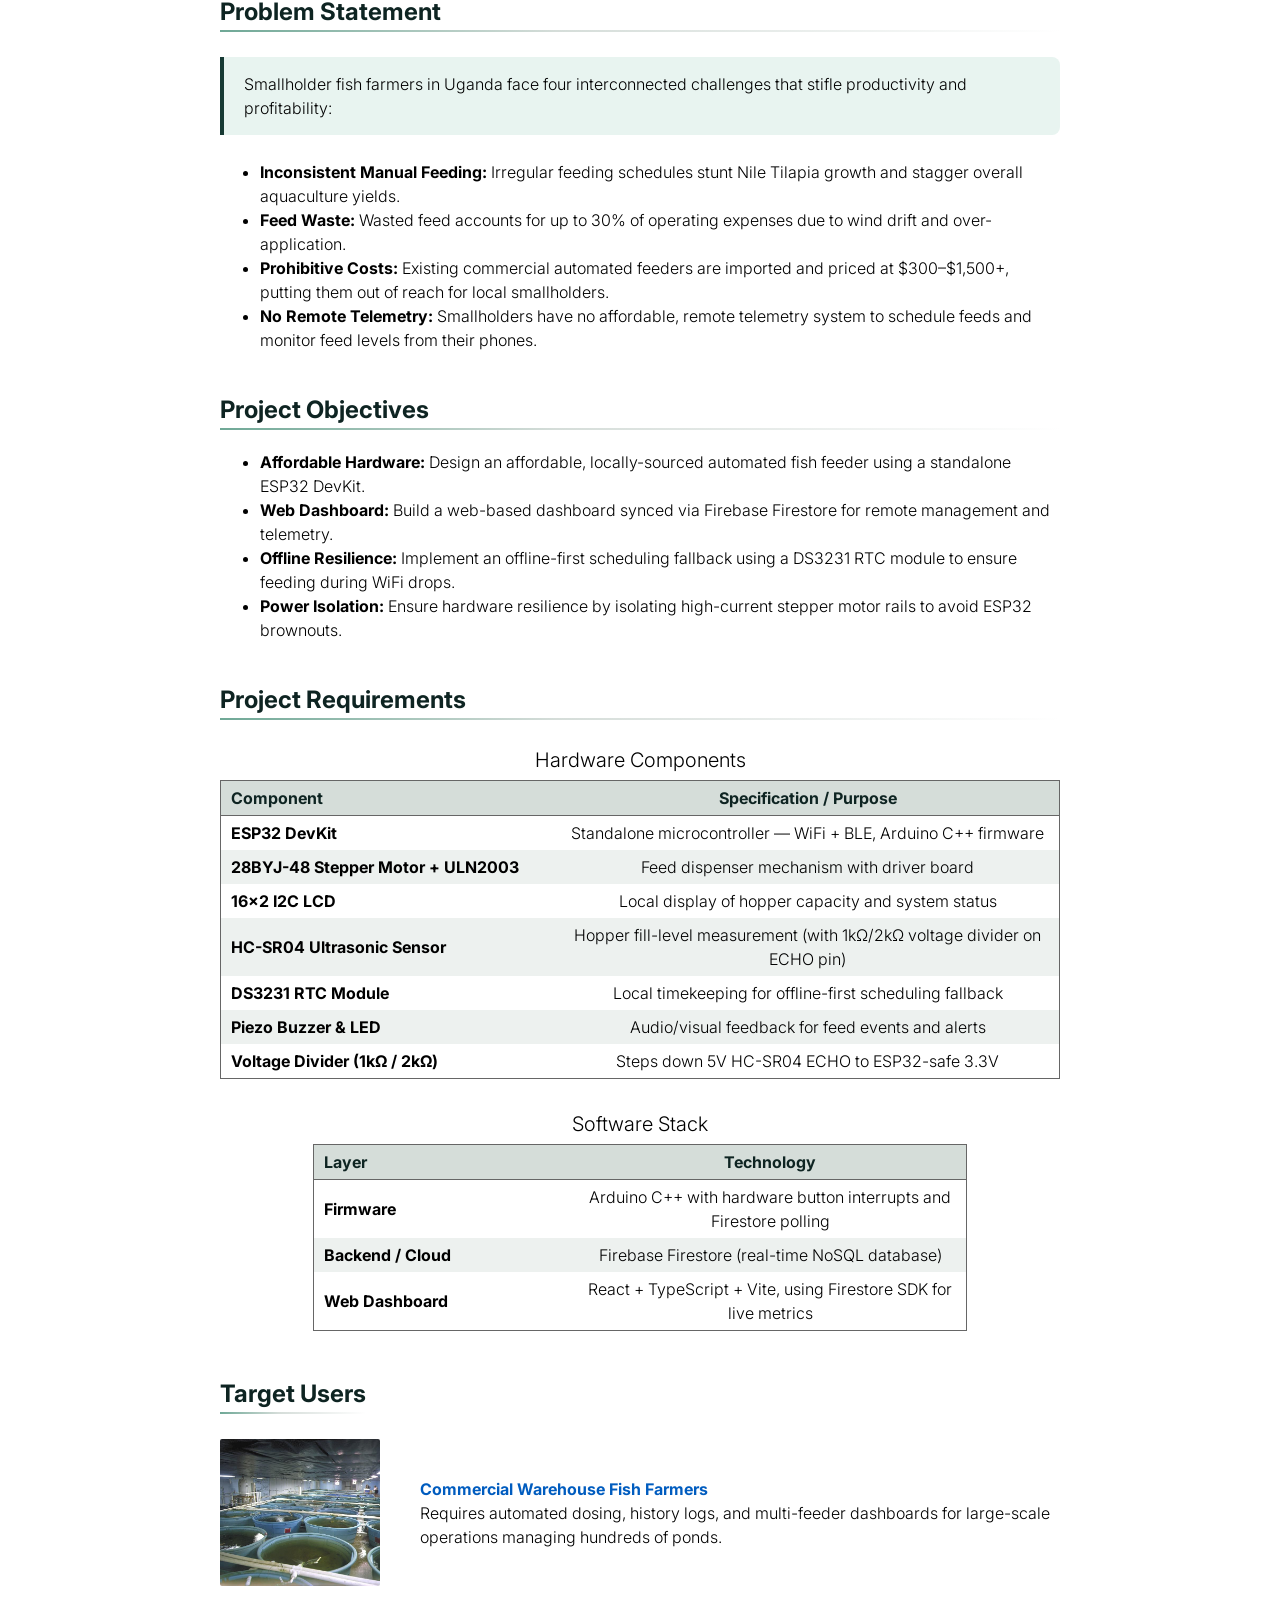
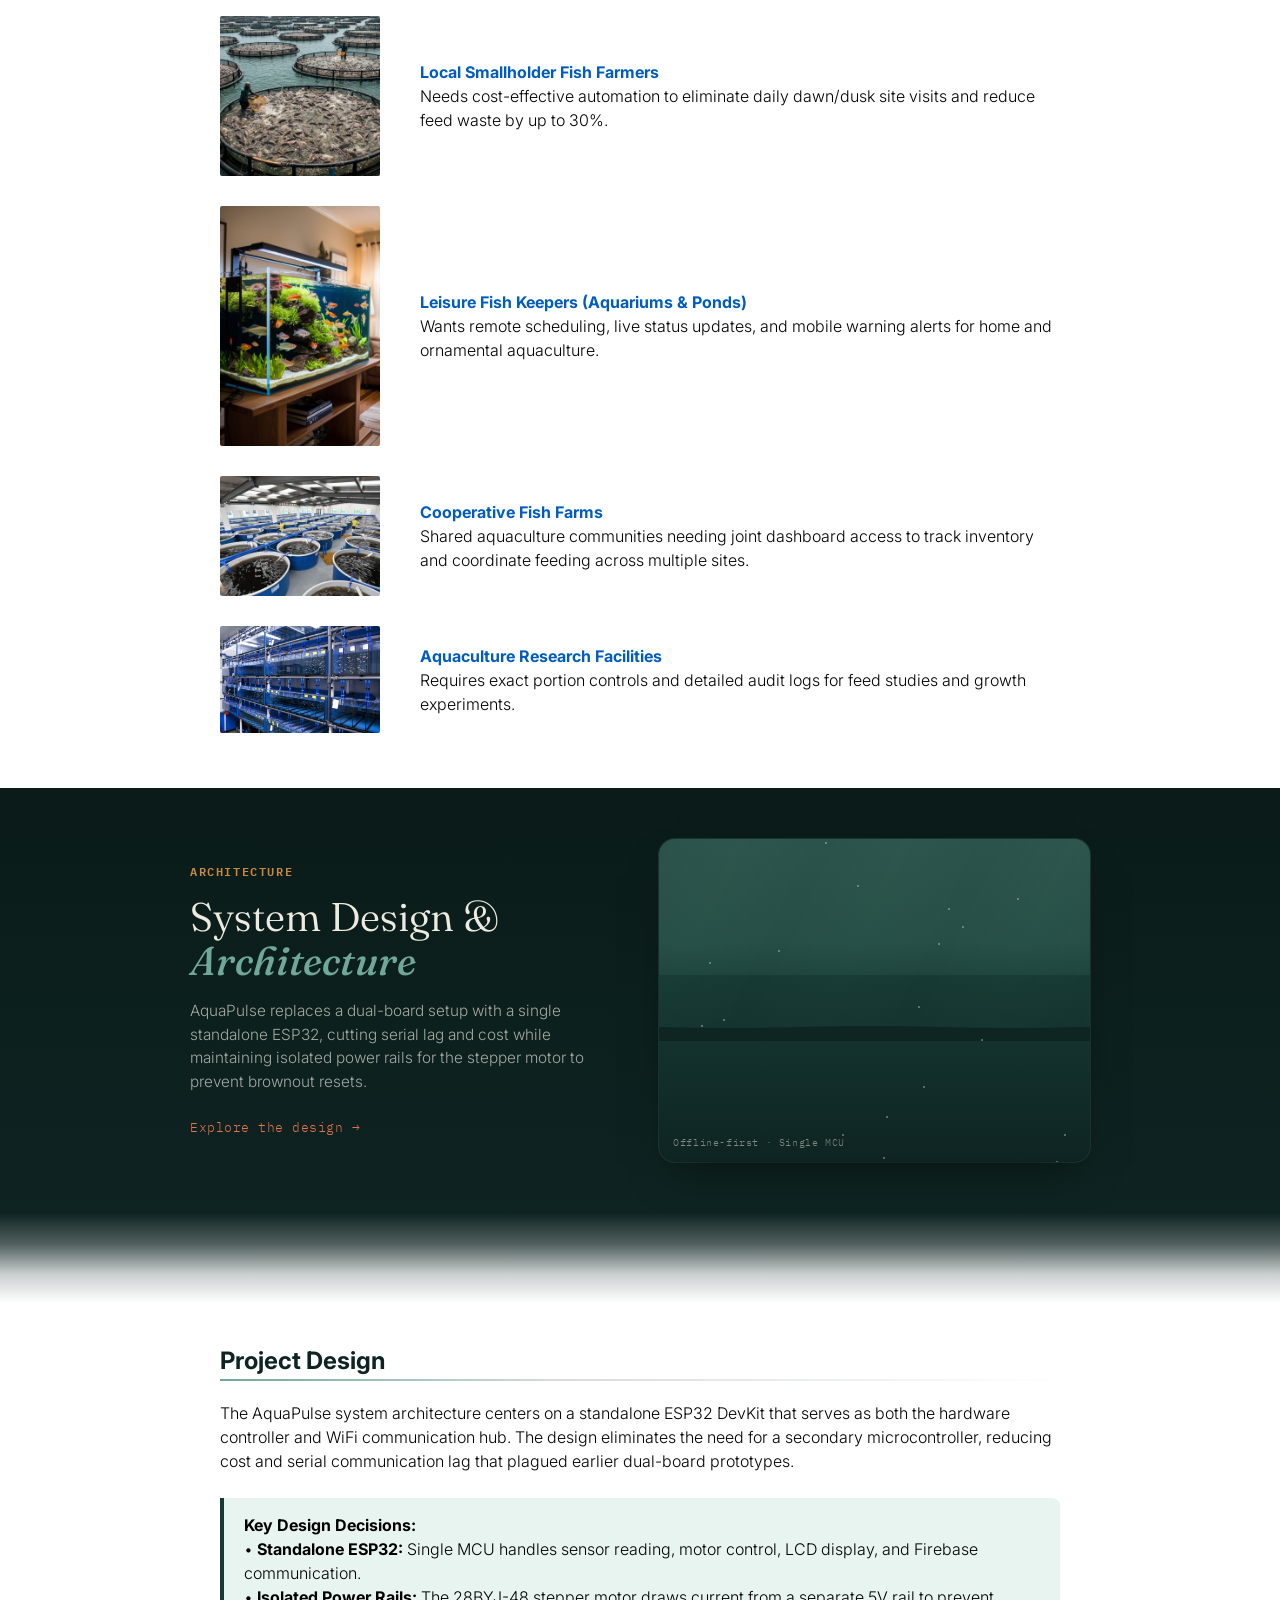
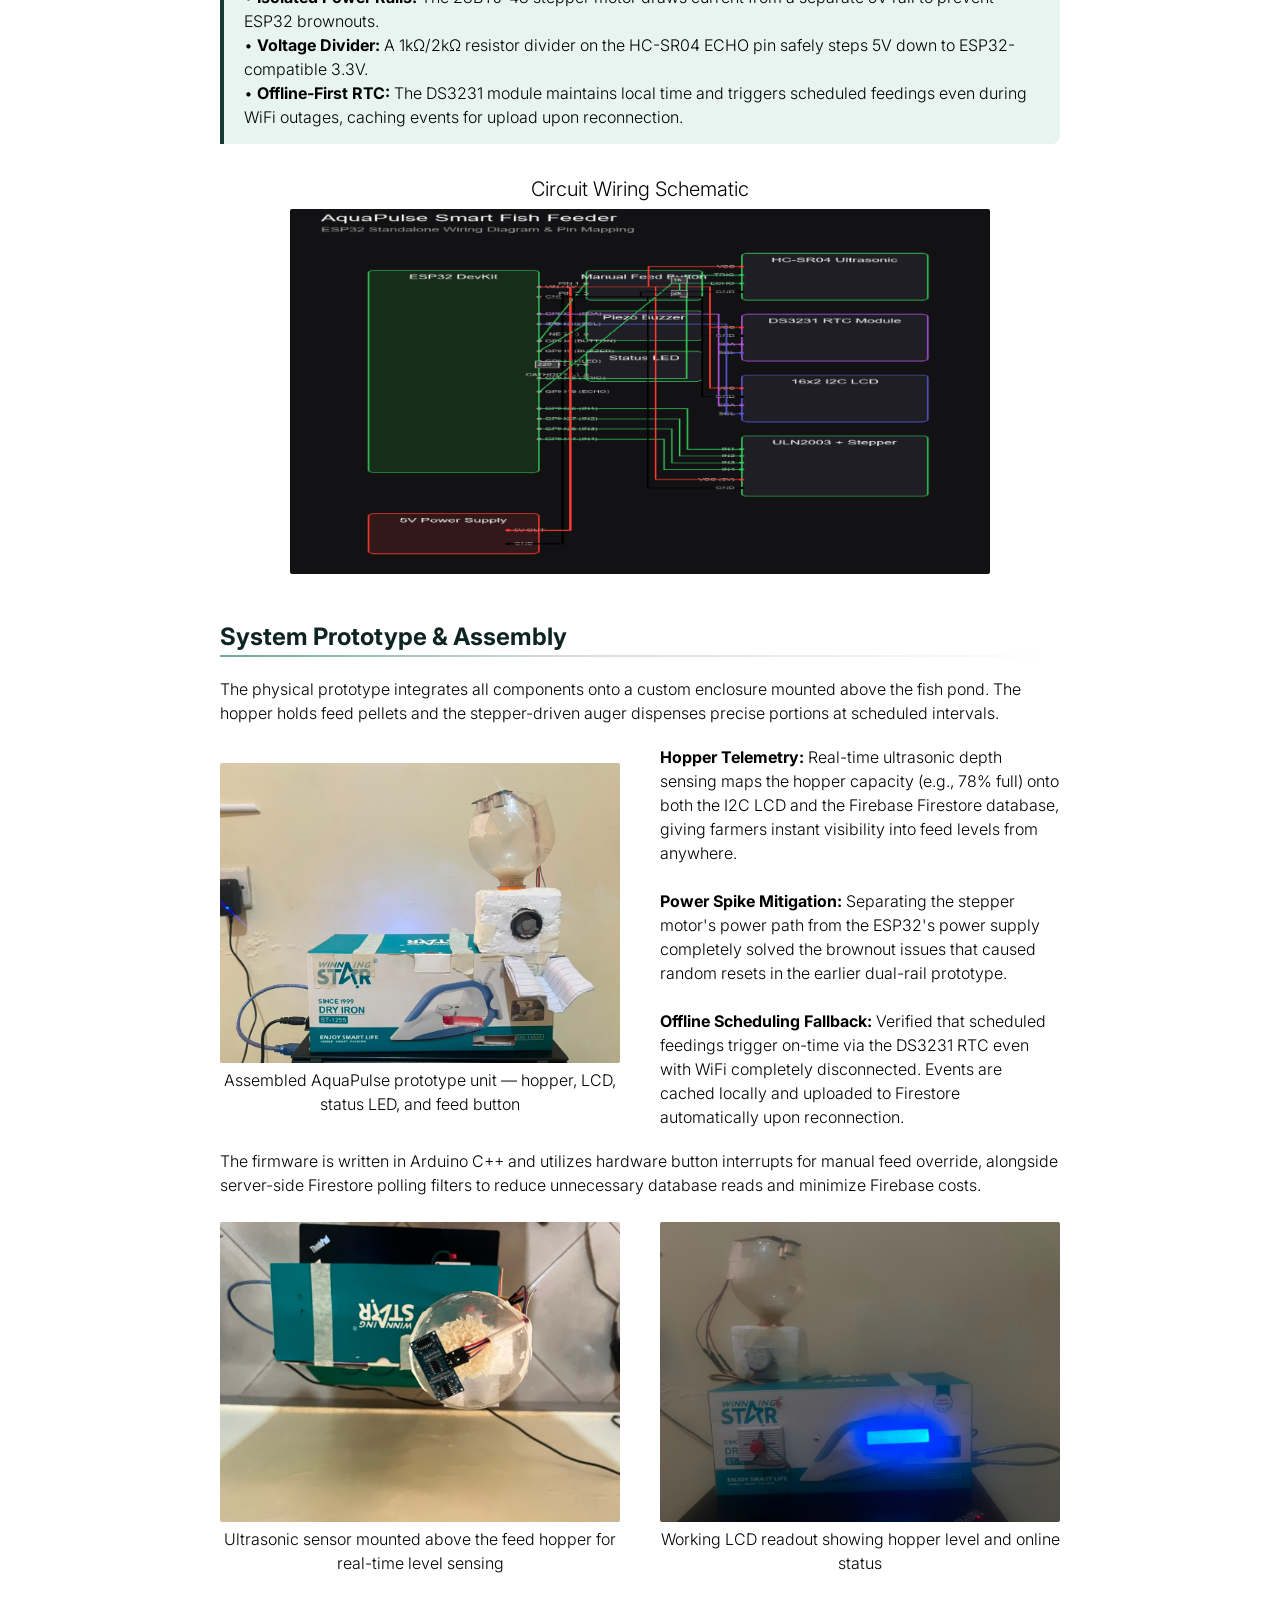
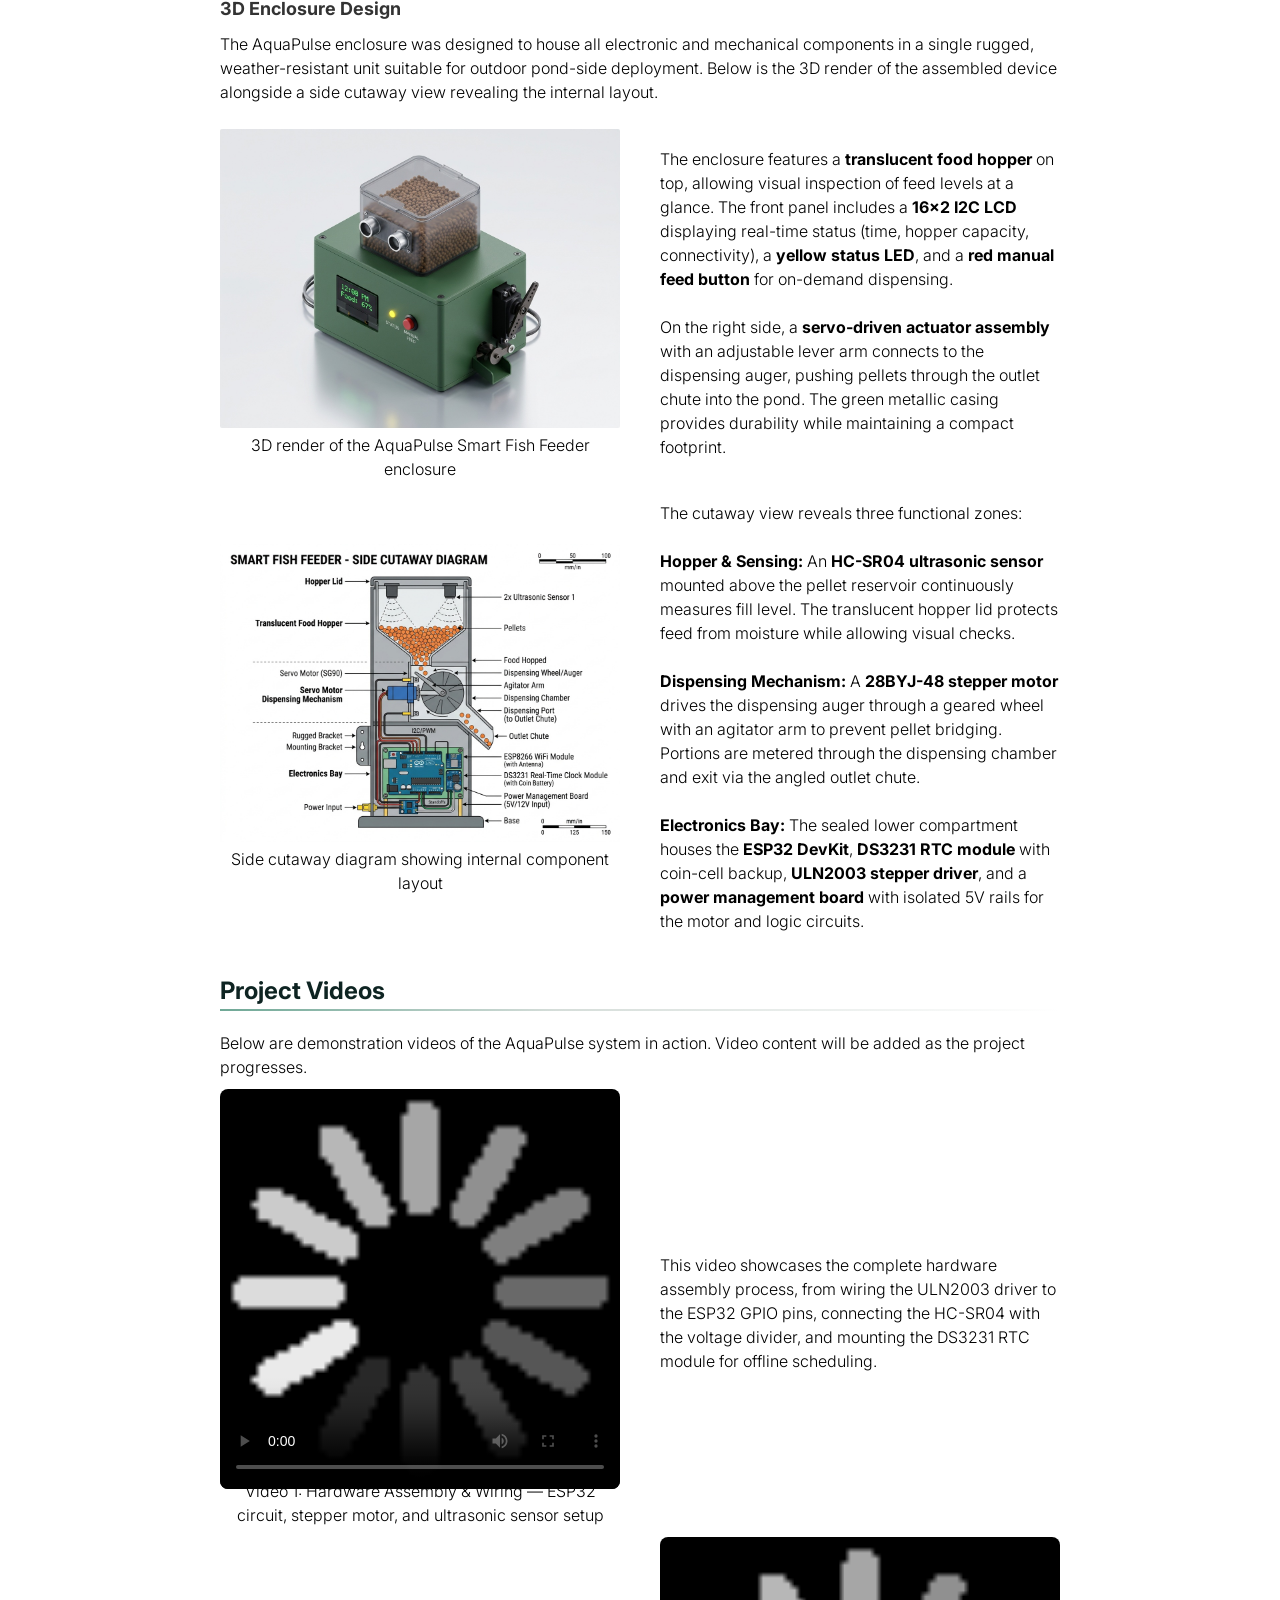
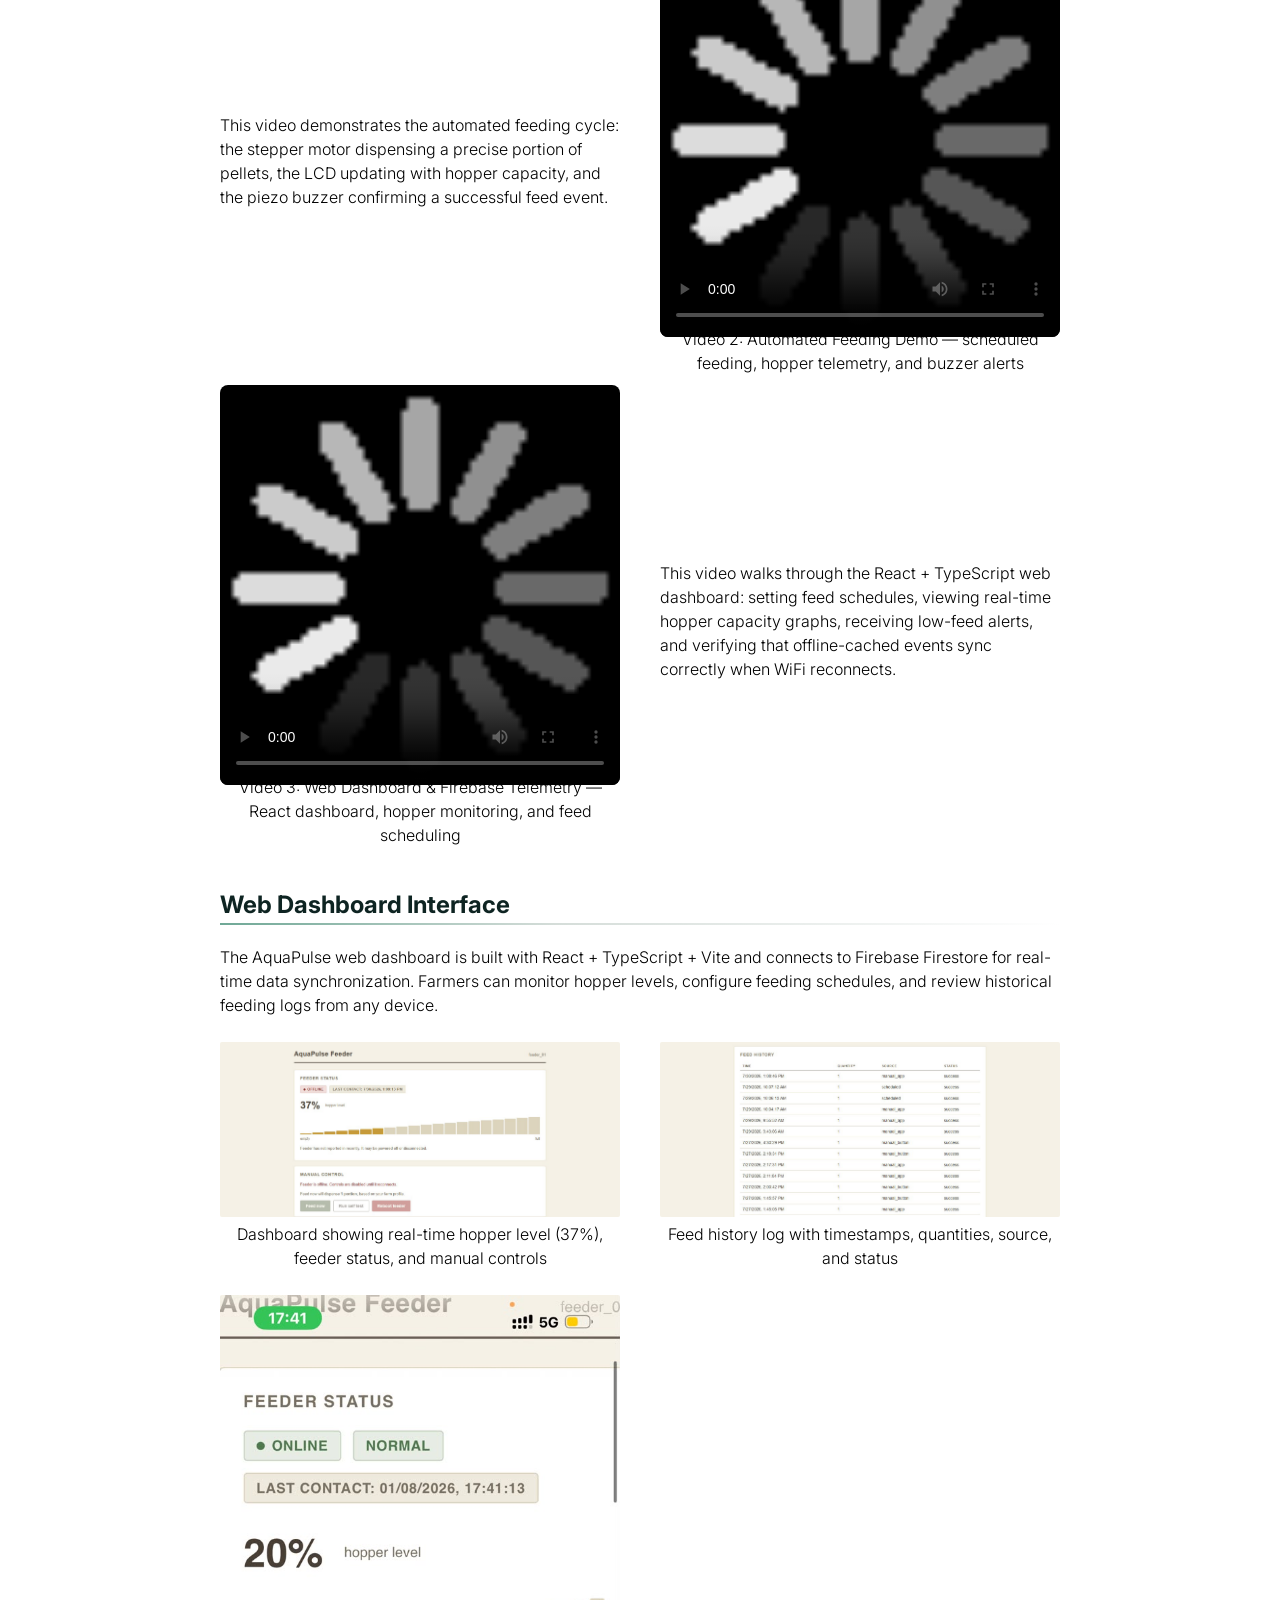
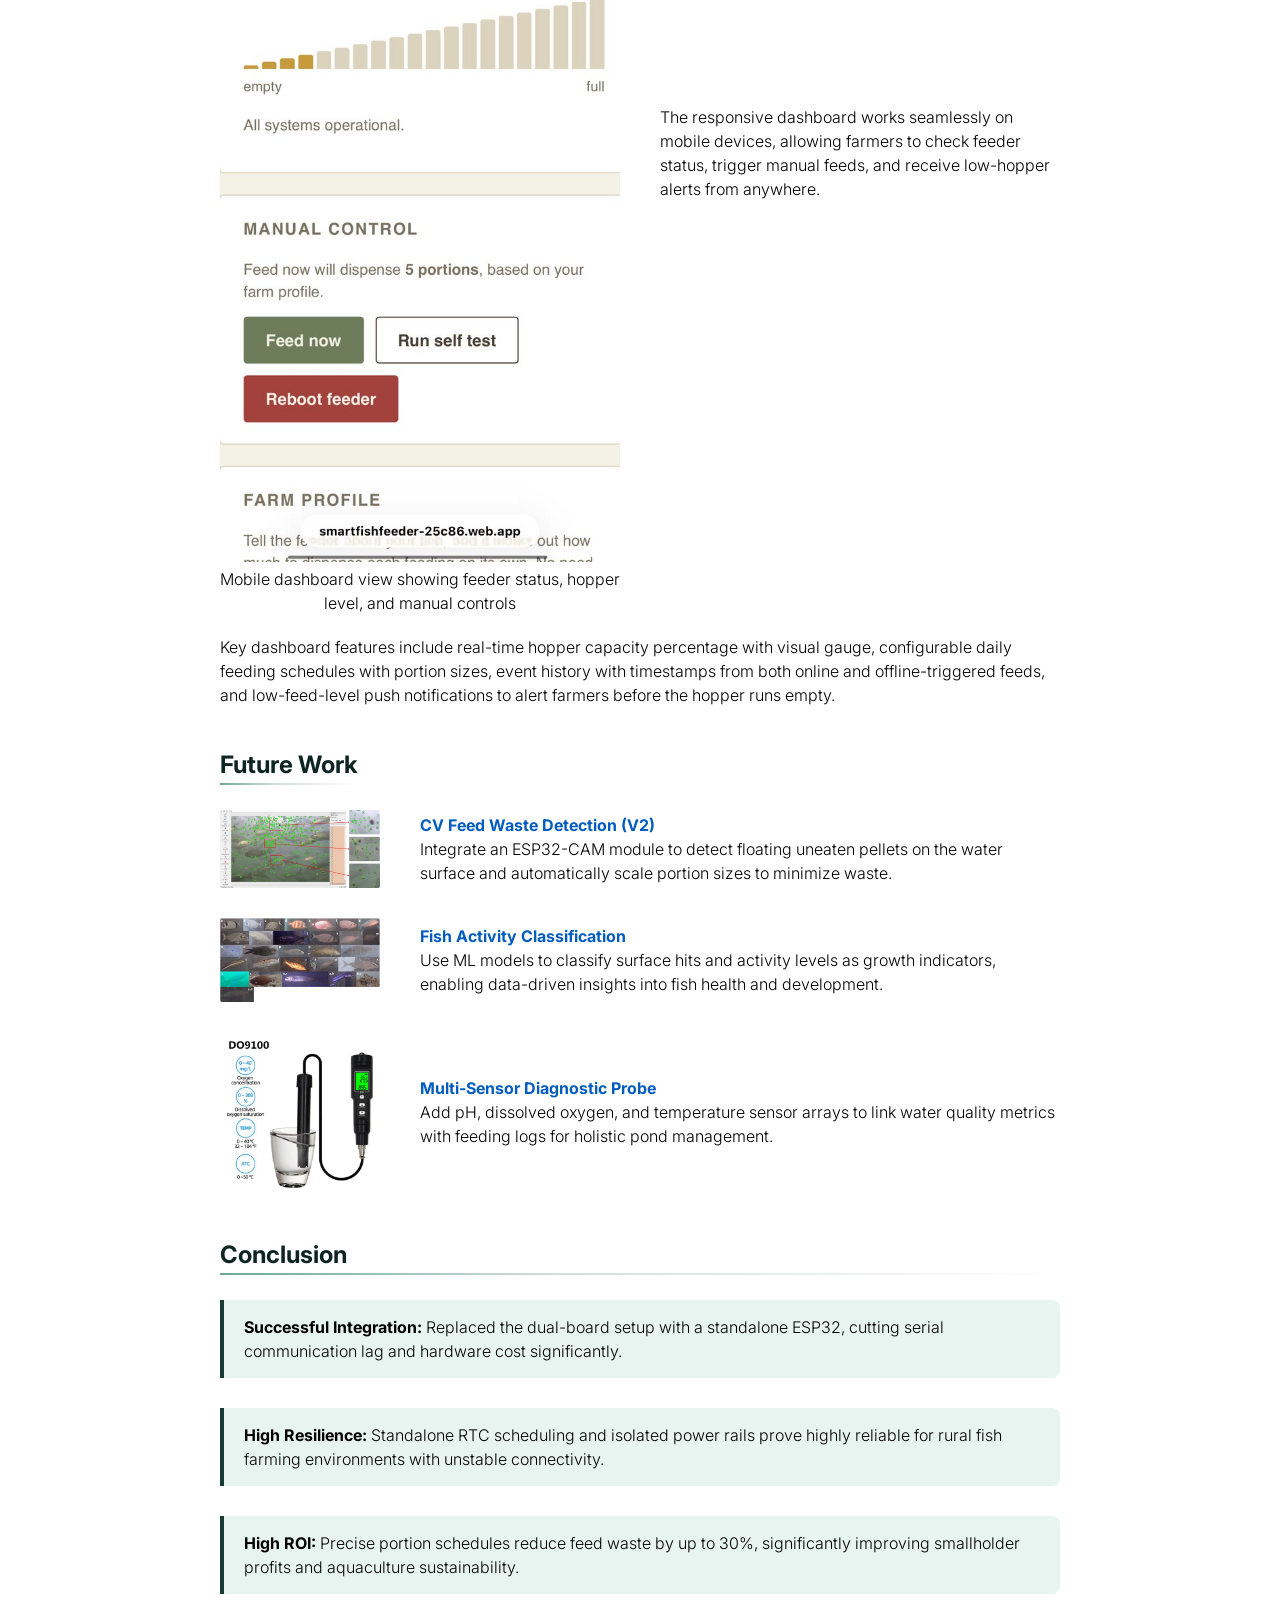
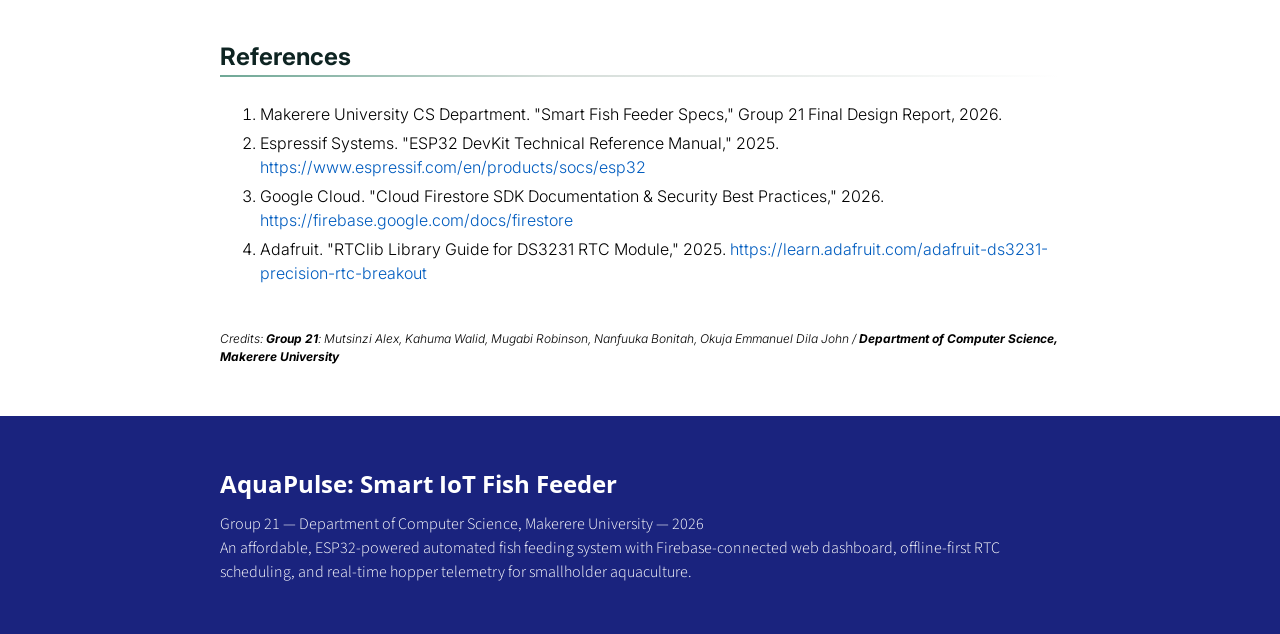
==== commit e9c560b9: "feat: enhance hero banner with mobile-friendly carousel and updated background images" ====
--- a/index.html
+++ b/index.html
@@ -95,9 +95,9 @@
       <div class="ap-frame-wrap">
         <div class="ap-frame">
           <div class="ap-sky"></div>
-          <div class="ap-slide ap-s1"></div>
-          <div class="ap-slide ap-s2"></div>
-          <div class="ap-slide ap-s3"></div>
+          <div class="ap-slide ap-s1" style="background-image: url('img/hopper-sensor-test.jpg');"></div>
+          <div class="ap-slide ap-s2" style="background-image: url('img/prototype-assembly.jpg');"></div>
+          <div class="ap-slide ap-s3" style="background-image: url('img/aquarium.jpg');"></div>
           <div class="ap-grade"></div>
           <div class="ap-sky-veil"></div>
           <div class="ap-water"></div>
--- a/css/hero-banner.css
+++ b/css/hero-banner.css
@@ -51,6 +51,19 @@
     padding-top: 56px;
     padding-bottom: 40px;
   }
+  
+  /* Simplify carousel on tablets/mobile for cleaner appearance */
+  .ap-hero .ap-slide {
+    animation: ap-crossfade-mobile 18s infinite;
+  }
+}
+
+@keyframes ap-crossfade-mobile {
+  0%   { opacity: 0;   transform: scale(1.02); }
+  8%   { opacity: 0.6; }
+  25%  { opacity: 0.6; transform: scale(1.0); }
+  33%  { opacity: 0;   transform: scale(1.0); }
+  100% { opacity: 0; }
 }
 
 /* Override frame.css .banner h* { color: white } */
@@ -206,15 +219,16 @@
   position: absolute; inset: 0 0 42% 0;
   background-size: cover;
   background-position: center 30%;
+  background-repeat: no-repeat;
   opacity: 0;
   animation: ap-crossfade 18s infinite;
-  mix-blend-mode: normal;
+  mix-blend-mode: overlay;
 }
 
 @keyframes ap-crossfade {
-  0%   { opacity: 0;   transform: scale(1.08); }
-  3%   { opacity: 1; }
-  30%  { opacity: 1;   transform: scale(1.0); }
+  0%   { opacity: 0;   transform: scale(1.05); }
+  5%   { opacity: 0.75; }
+  28%  { opacity: 0.75; transform: scale(1.0); }
   33%  { opacity: 0;   transform: scale(1.0); }
   100% { opacity: 0; }
 }
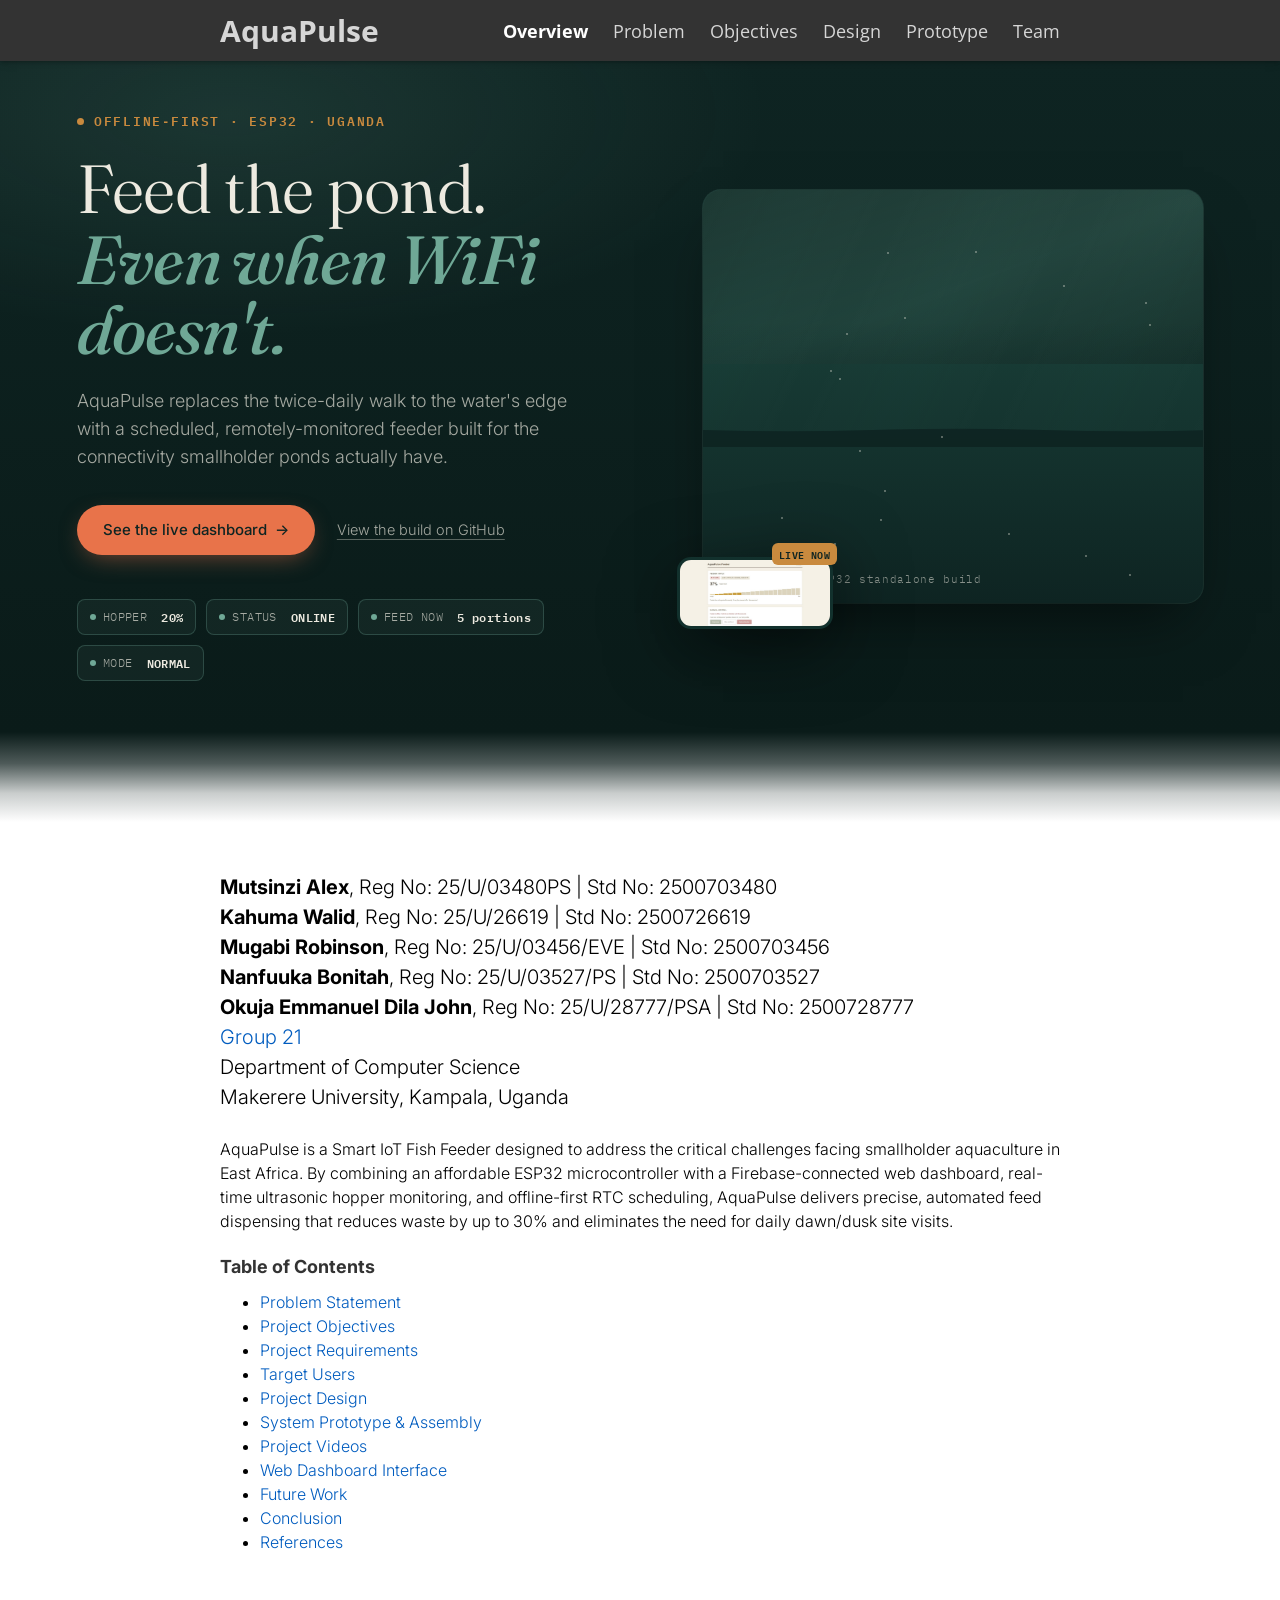
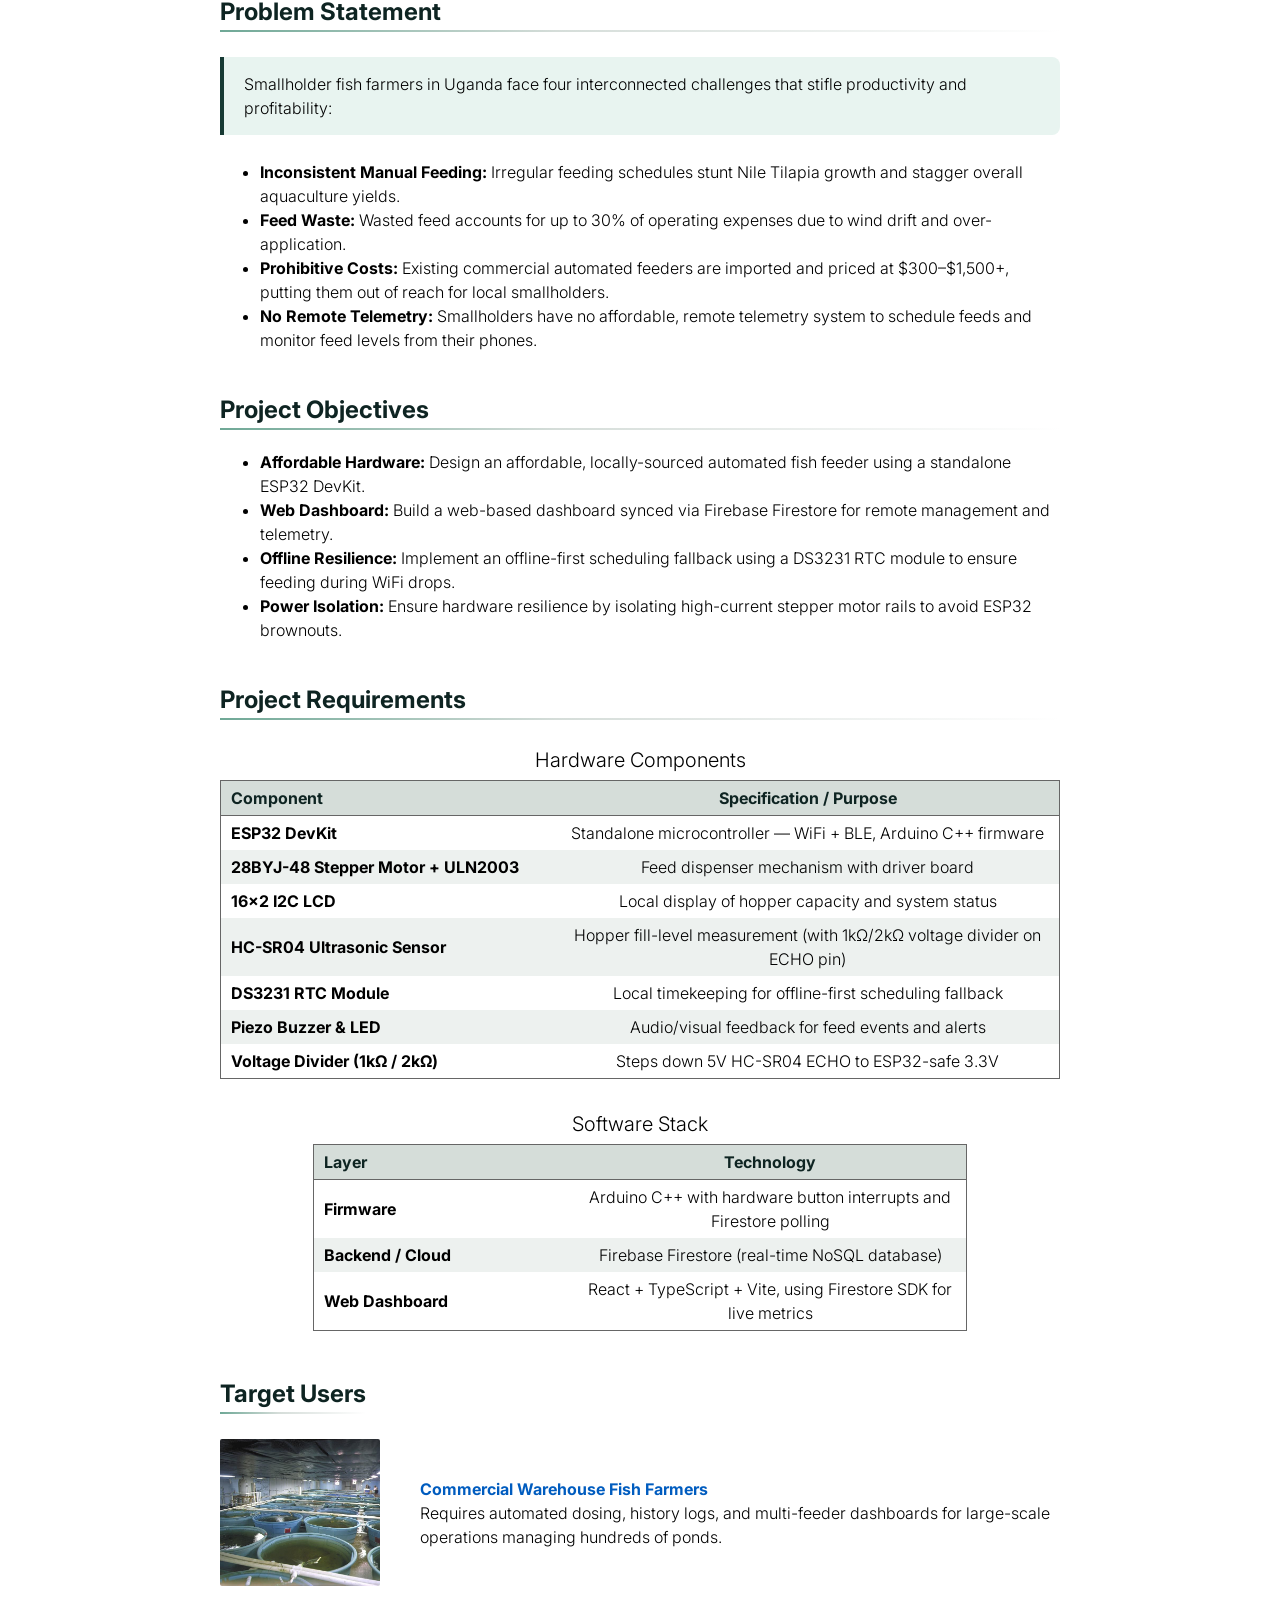
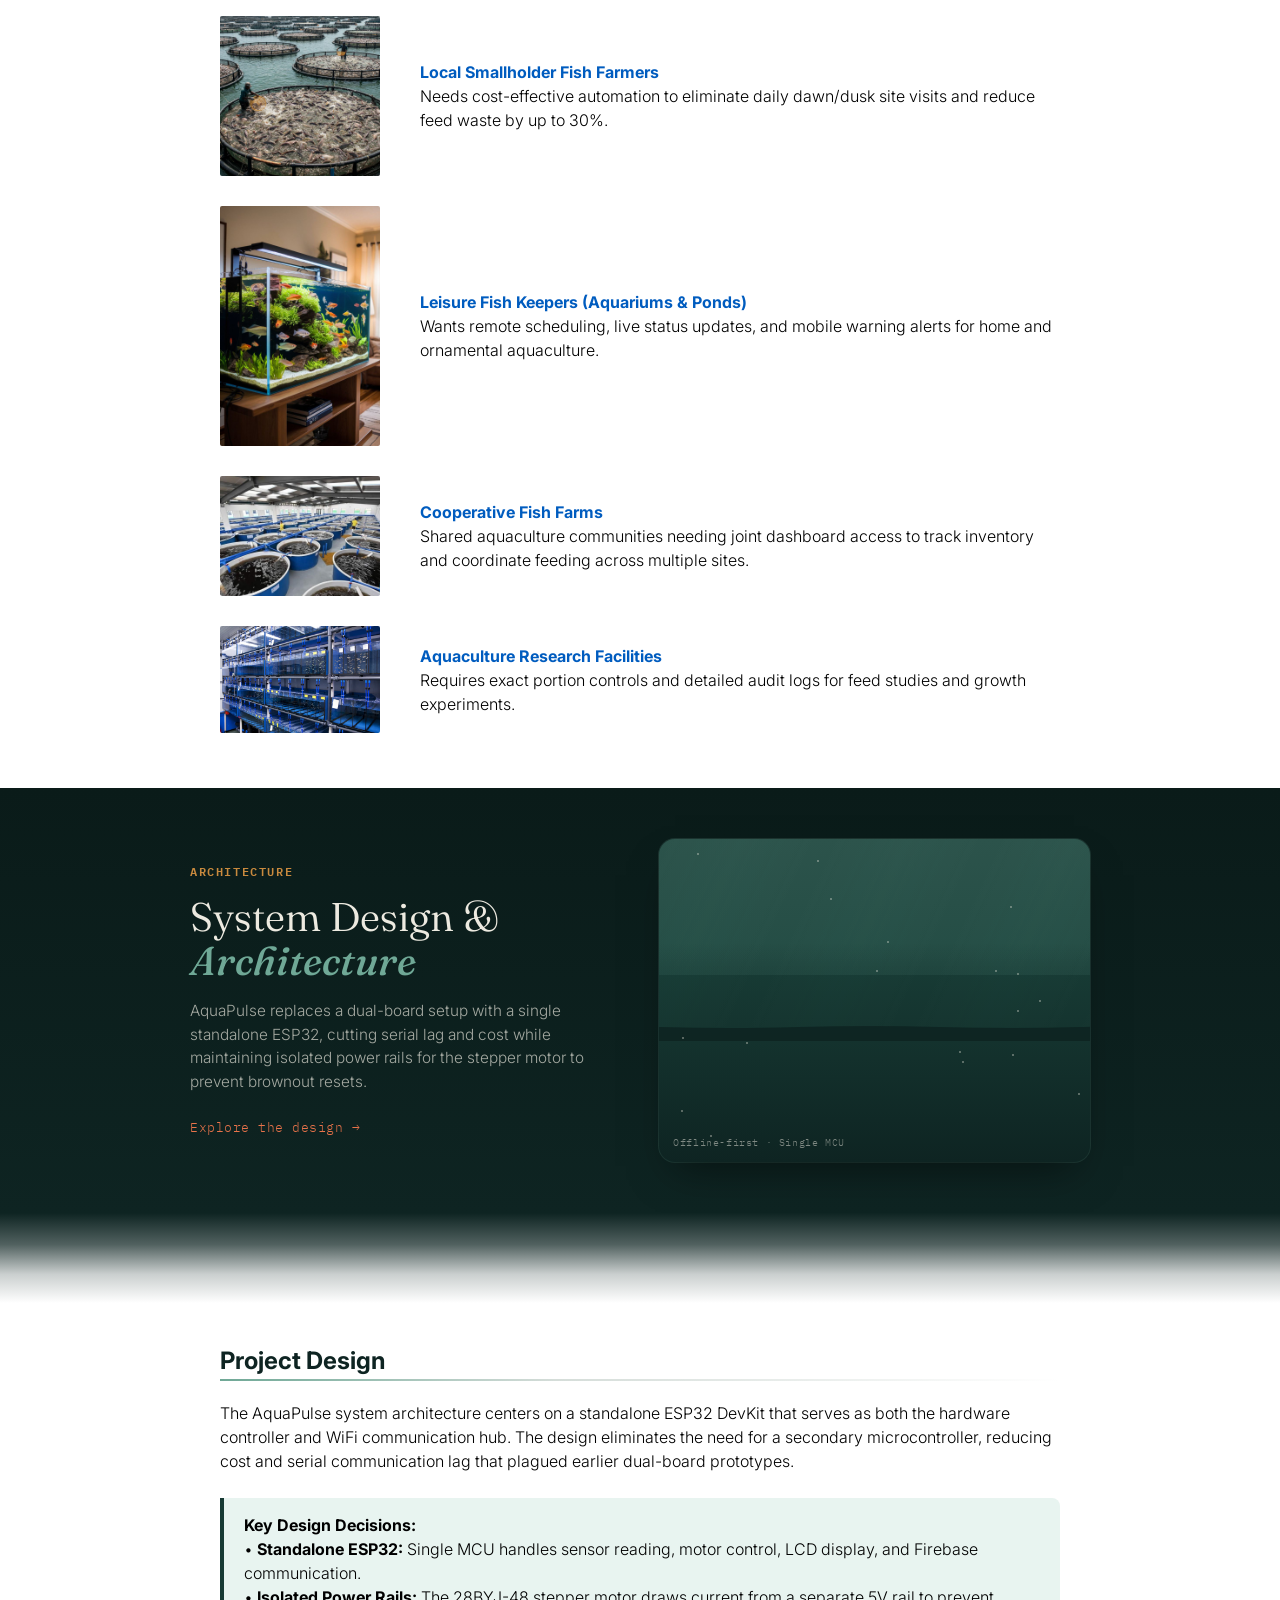
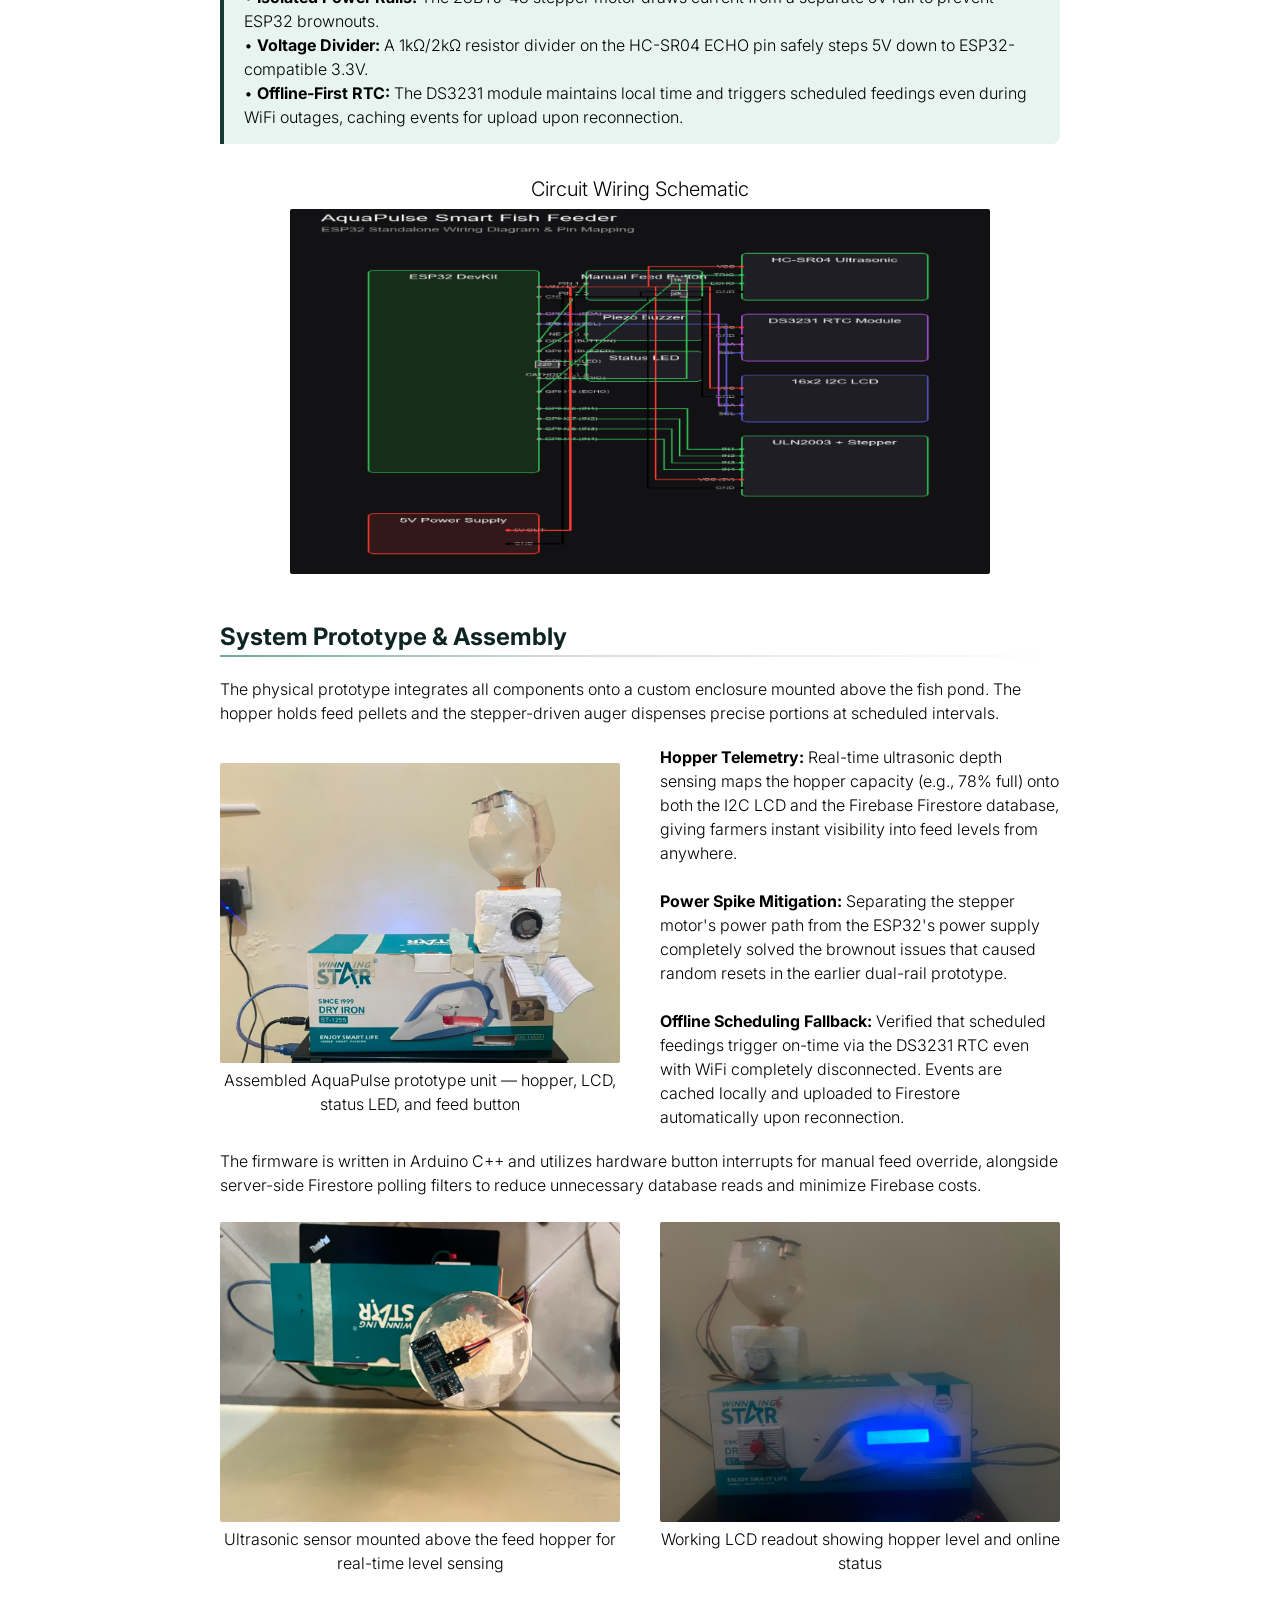
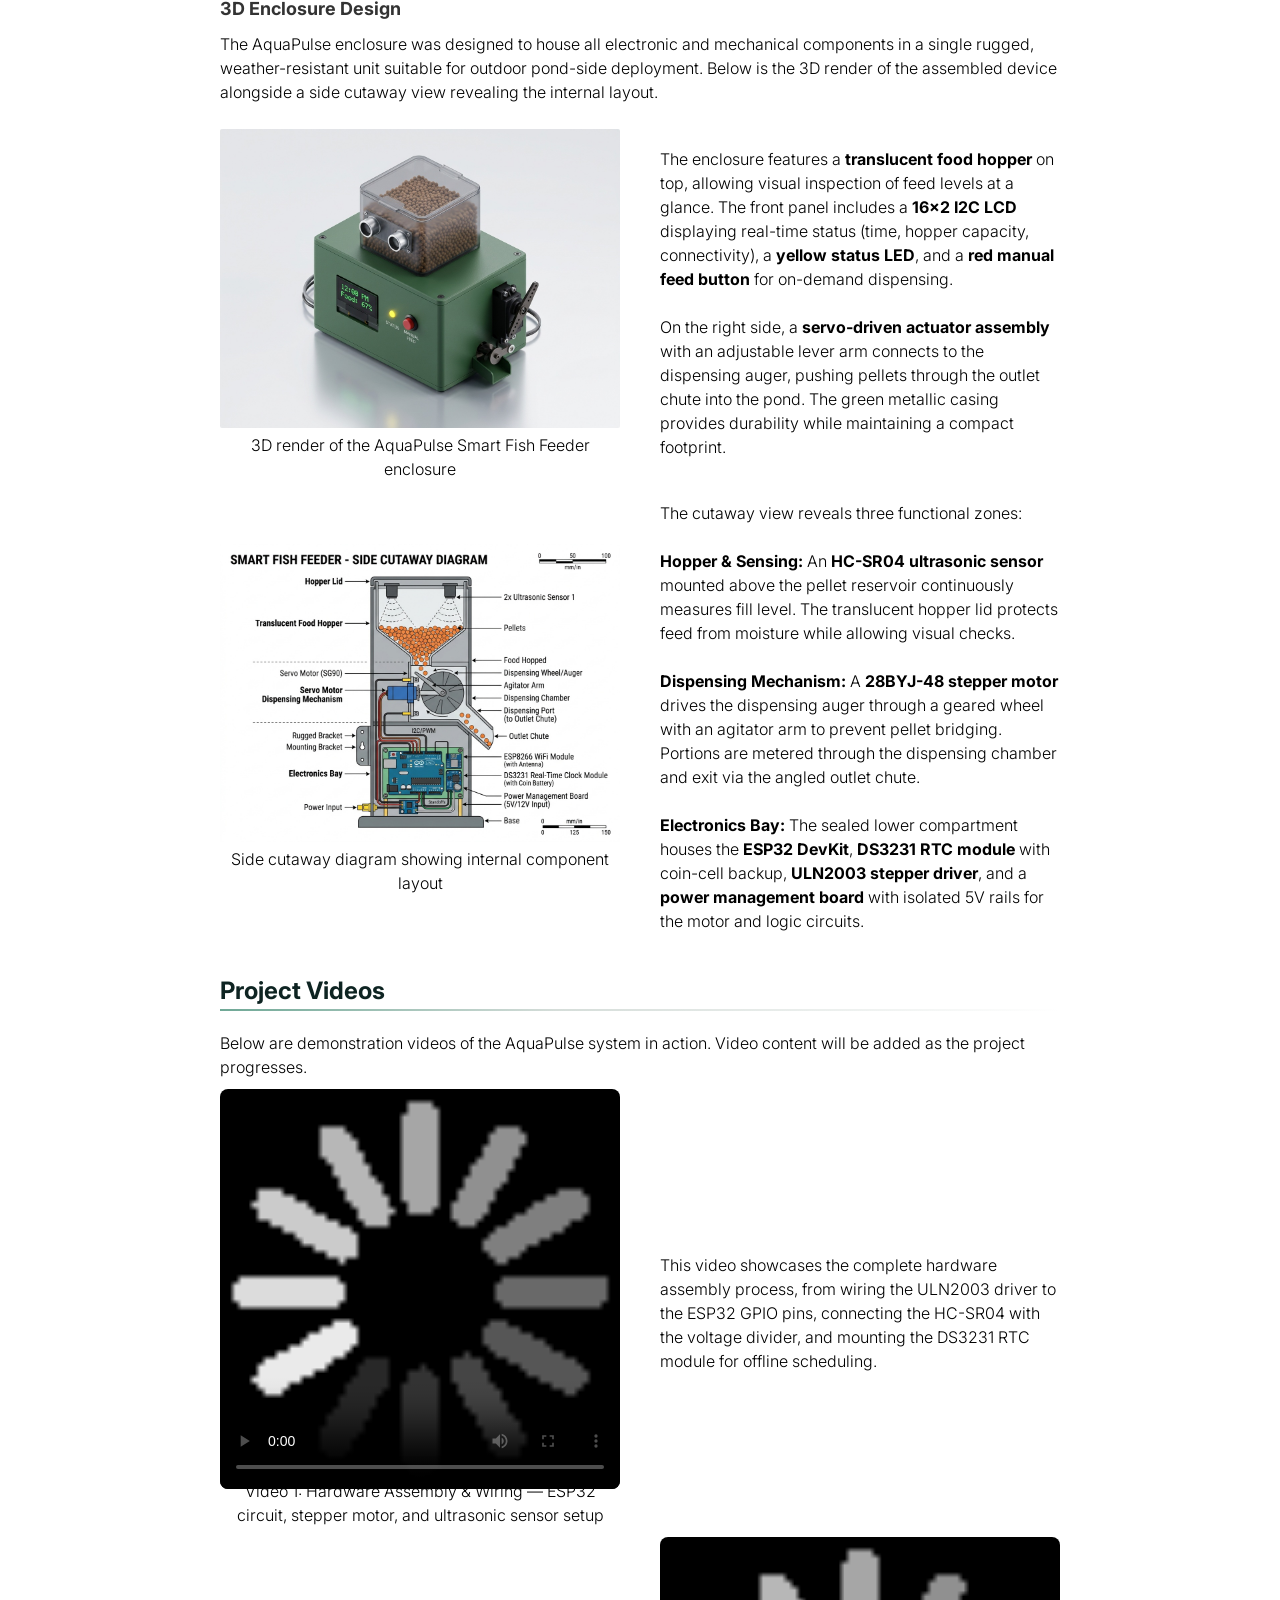
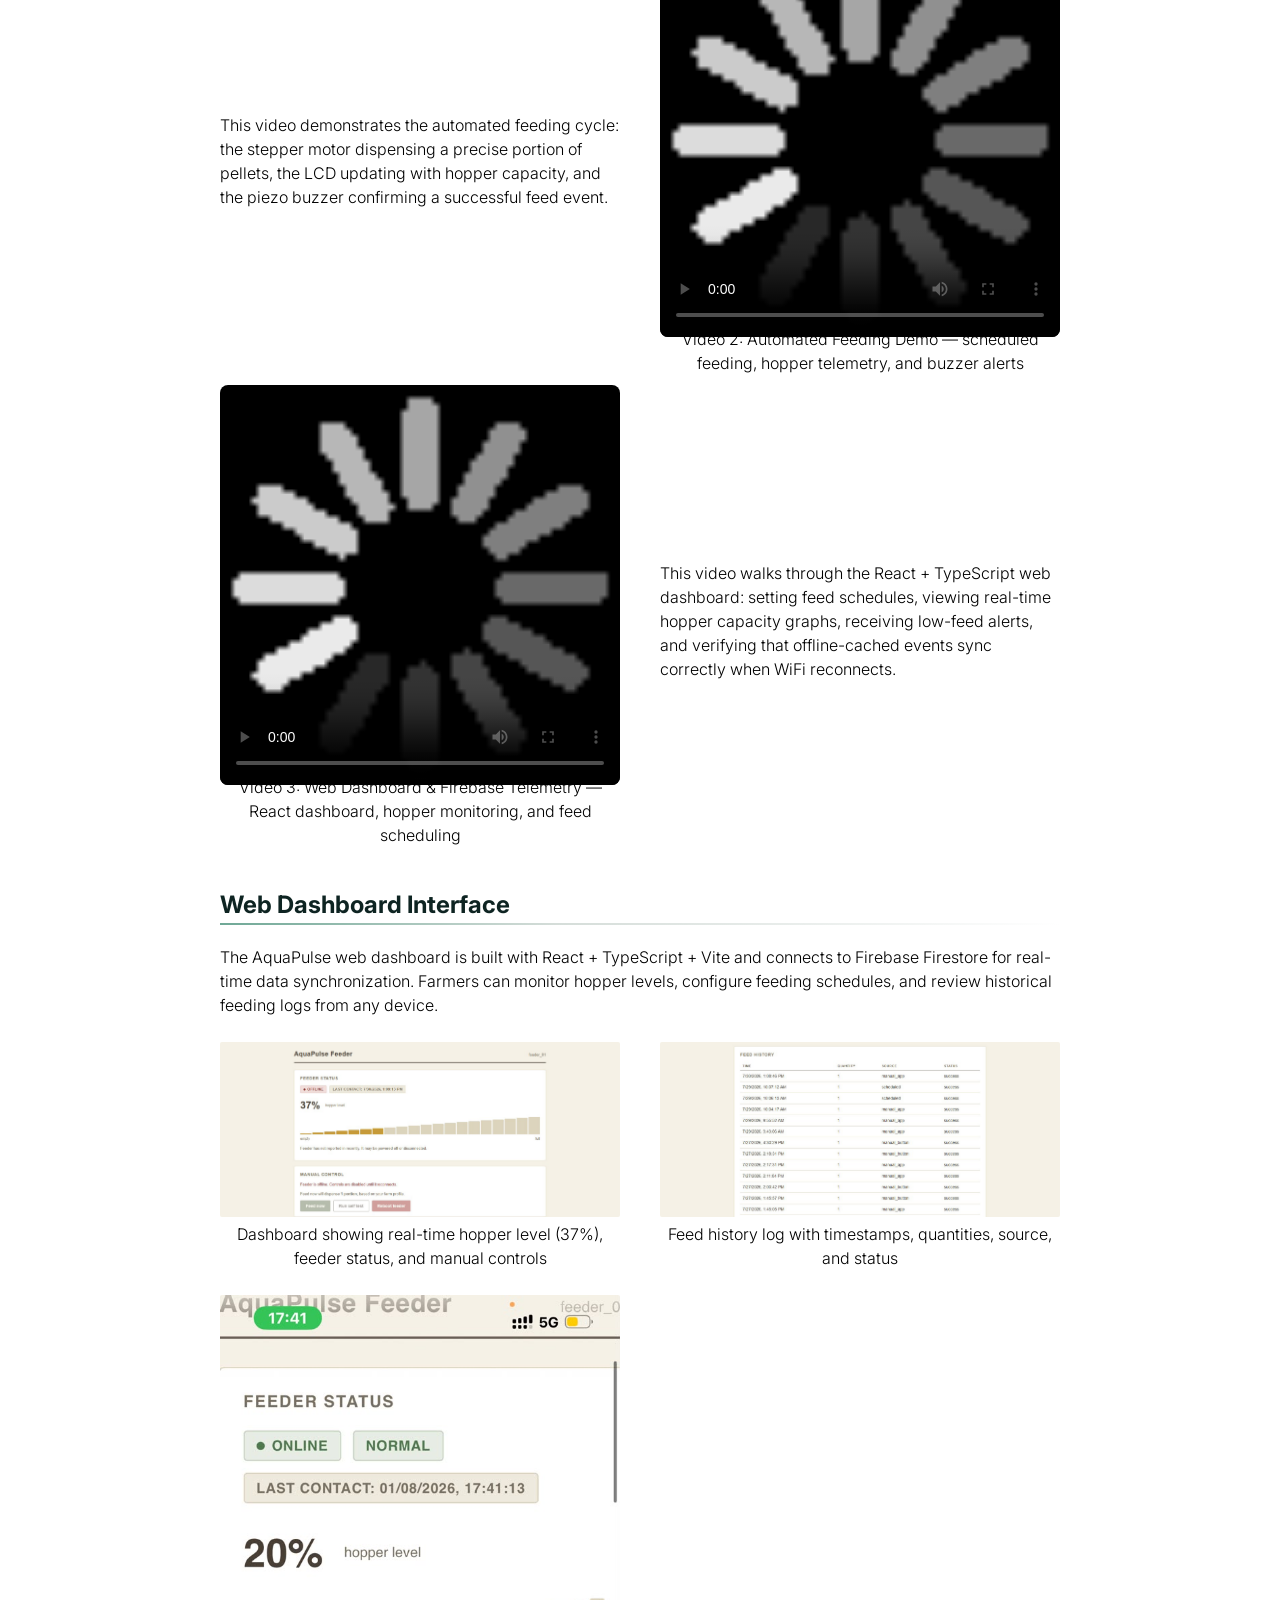
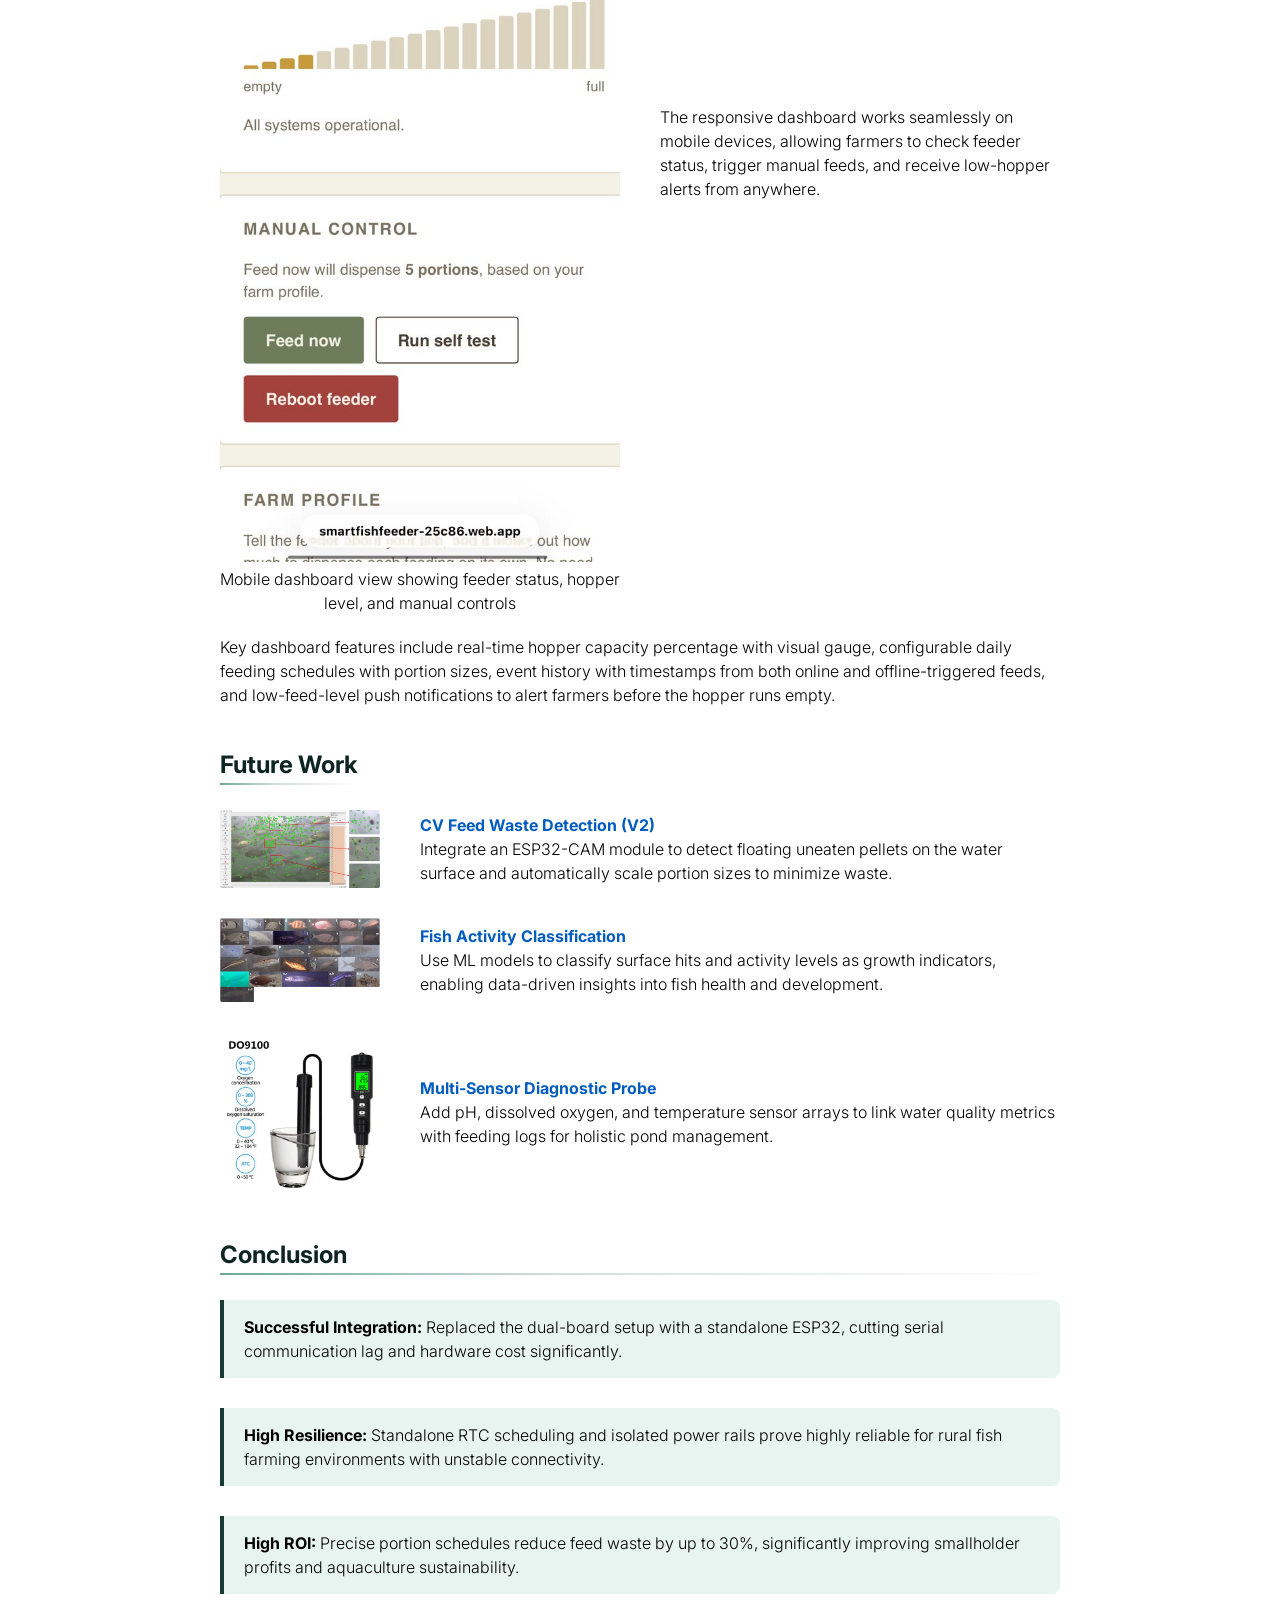
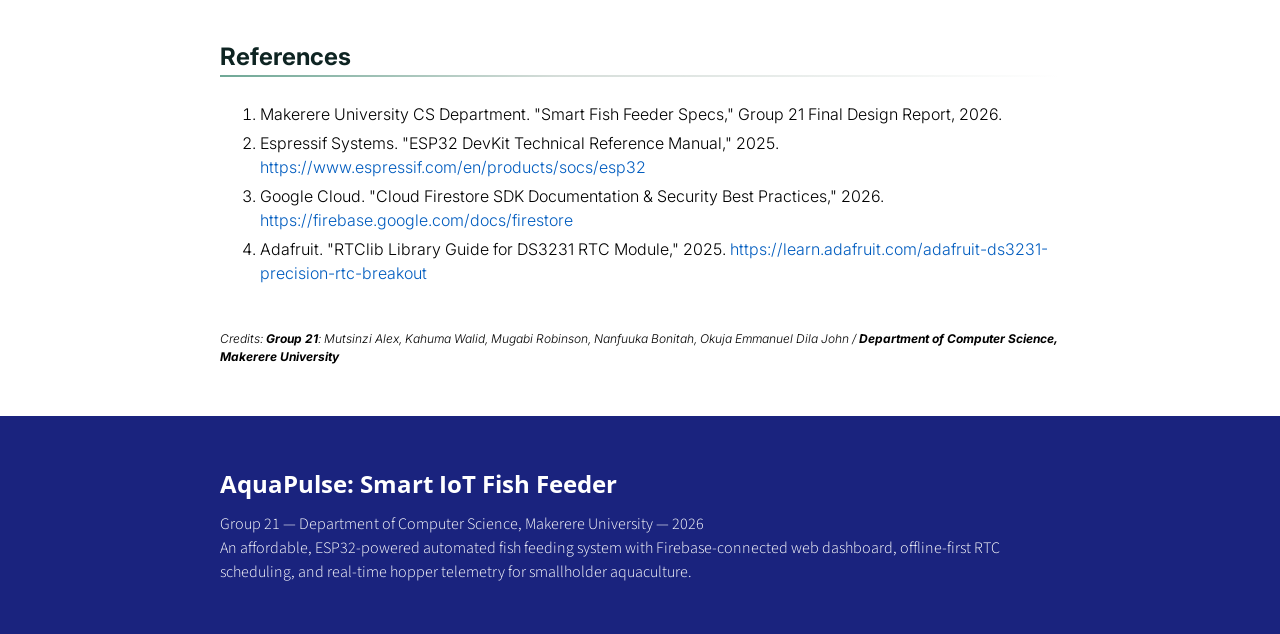
==== commit 0b4e65d9: "Refactor code structure for improved readability and maintainability" ====
--- a/index.html
+++ b/index.html
@@ -98,6 +98,7 @@
           <div class="ap-slide ap-s1" style="background-image: url('img/hopper-sensor-test.jpg');"></div>
           <div class="ap-slide ap-s2" style="background-image: url('img/prototype-assembly.jpg');"></div>
           <div class="ap-slide ap-s3" style="background-image: url('img/aquarium.jpg');"></div>
+          <div class="ap-slide ap-s4" style="background-image: url('img/aqua-pulse-device.jpg');"></div>
           <div class="ap-grade"></div>
           <div class="ap-sky-veil"></div>
           <div class="ap-water"></div>
--- a/css/hero-banner.css
+++ b/css/hero-banner.css
@@ -221,7 +221,7 @@
   background-position: center 30%;
   background-repeat: no-repeat;
   opacity: 0;
-  animation: ap-crossfade 18s infinite;
+  animation: ap-crossfade 24s infinite;
   mix-blend-mode: overlay;
 }
 
@@ -235,6 +235,7 @@
 
 .ap-hero .ap-slide.ap-s2 { animation-delay: 6s; }
 .ap-hero .ap-slide.ap-s3 { animation-delay: 12s; }
+.ap-hero .ap-slide.ap-s4 { animation-delay: 18s; }
 
 .ap-hero .ap-grade {
   position: absolute; inset: 0 0 42% 0;
@@ -613,6 +614,7 @@
   .ap-mid-frame .ap-slide.ap-s1 { opacity: 1; }
   .ap-hero .ap-slide.ap-s2,
   .ap-hero .ap-slide.ap-s3,
+  .ap-hero .ap-slide.ap-s4,
   .ap-mid-frame .ap-slide.ap-s2 { opacity: 0; }
   .ap-hero .ap-ripples::before,
   .ap-hero .ap-ripples::after,
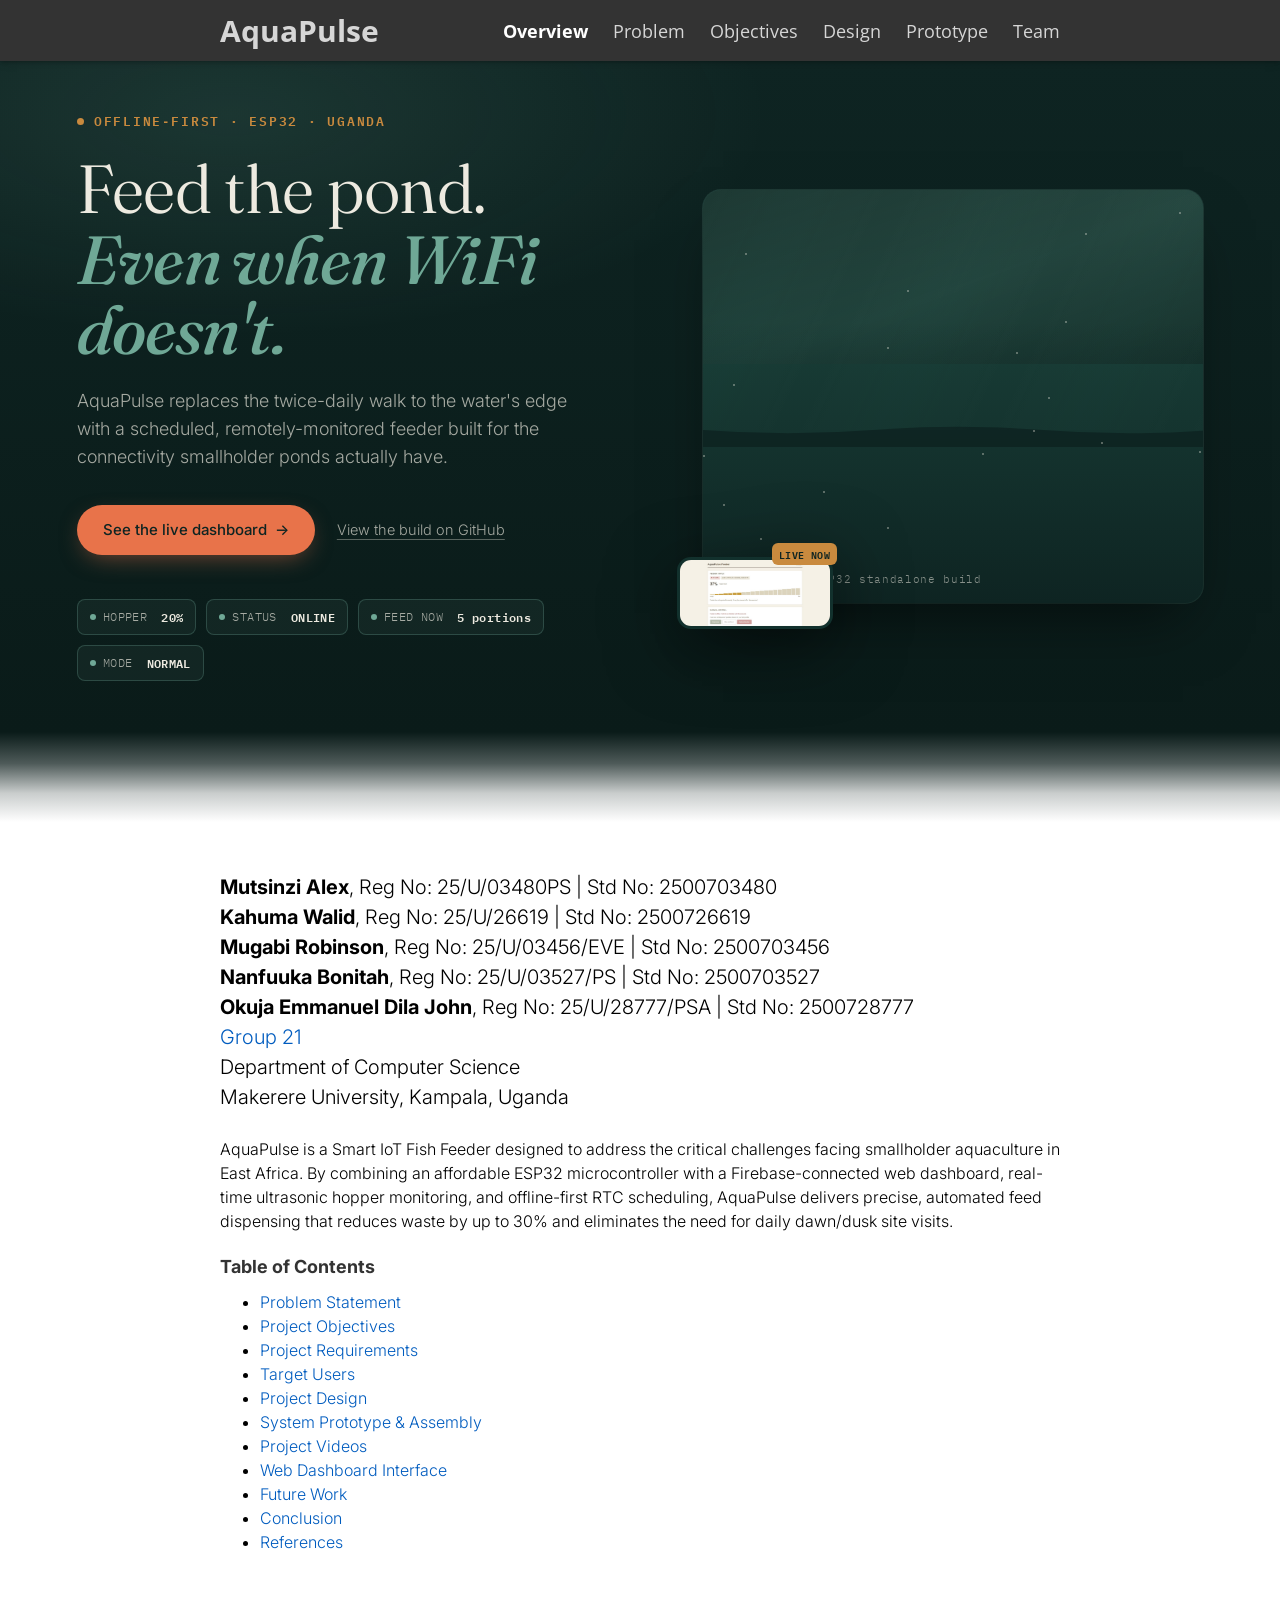
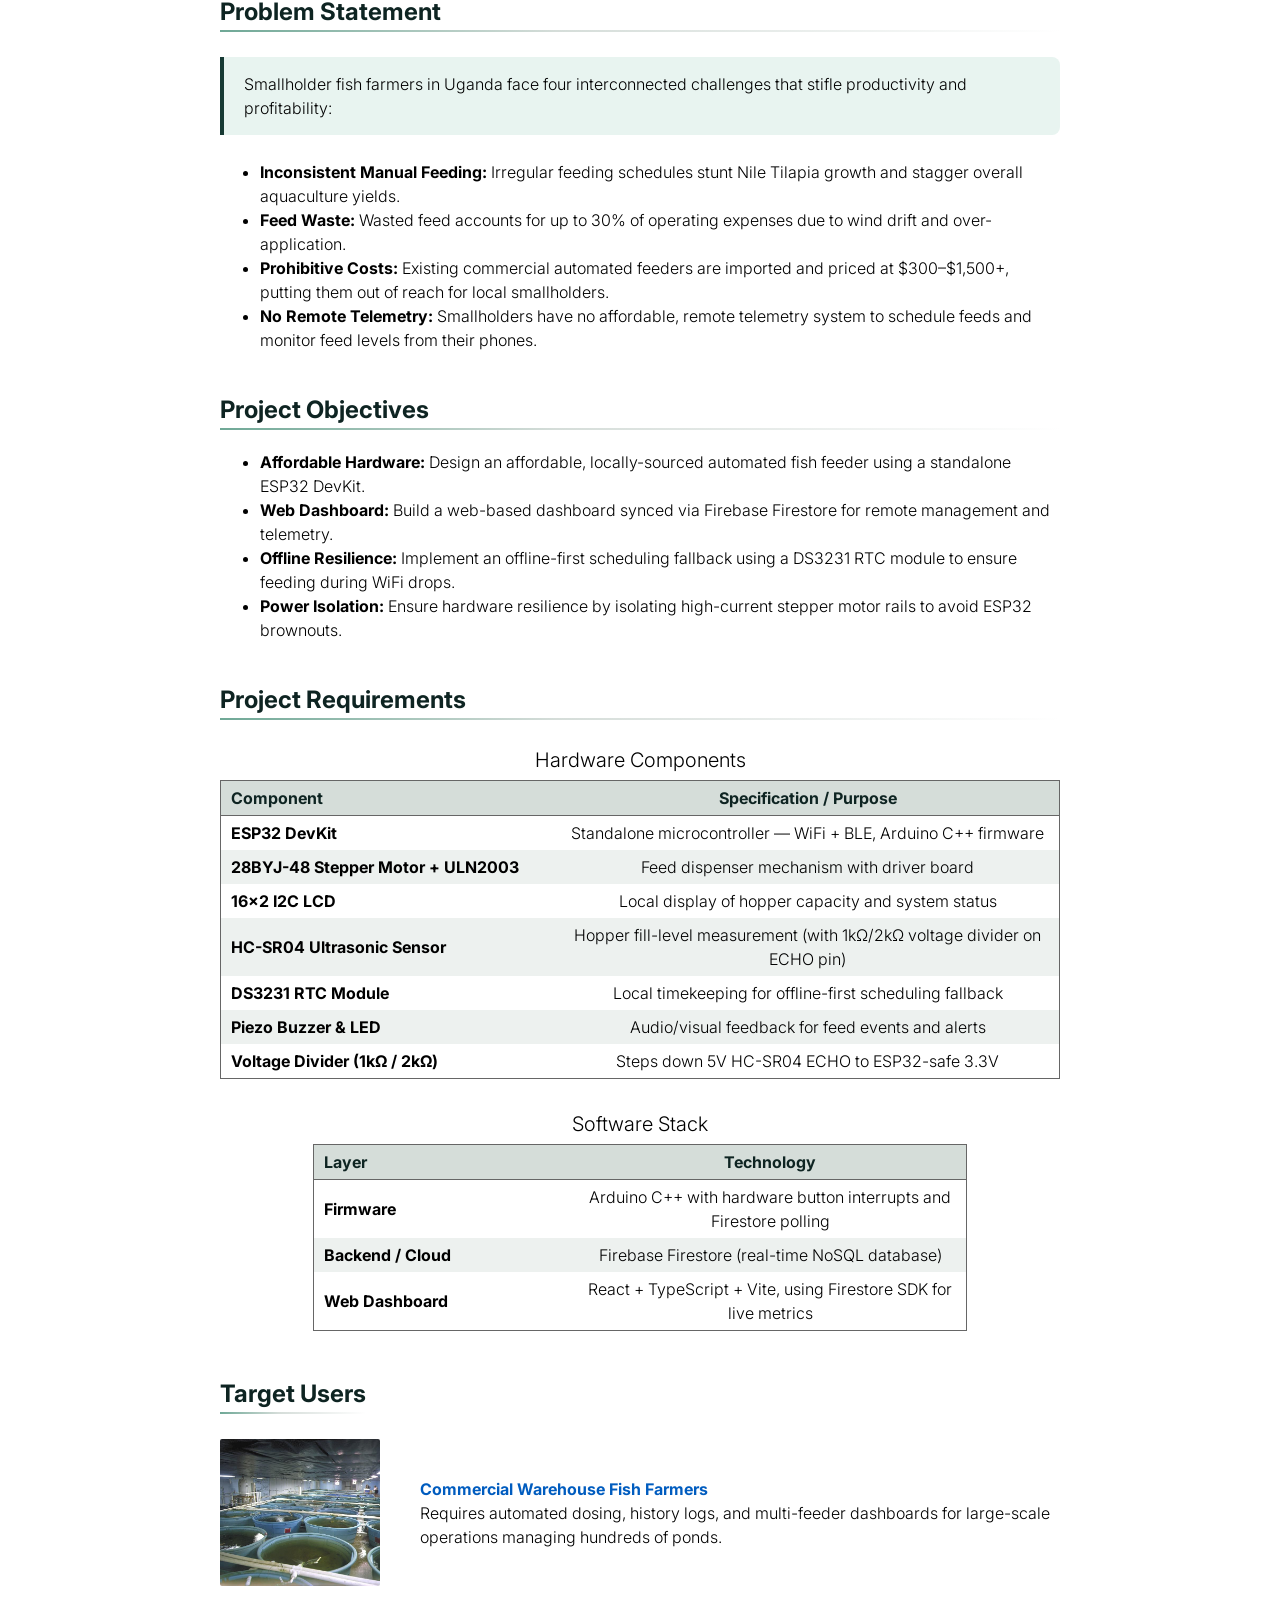
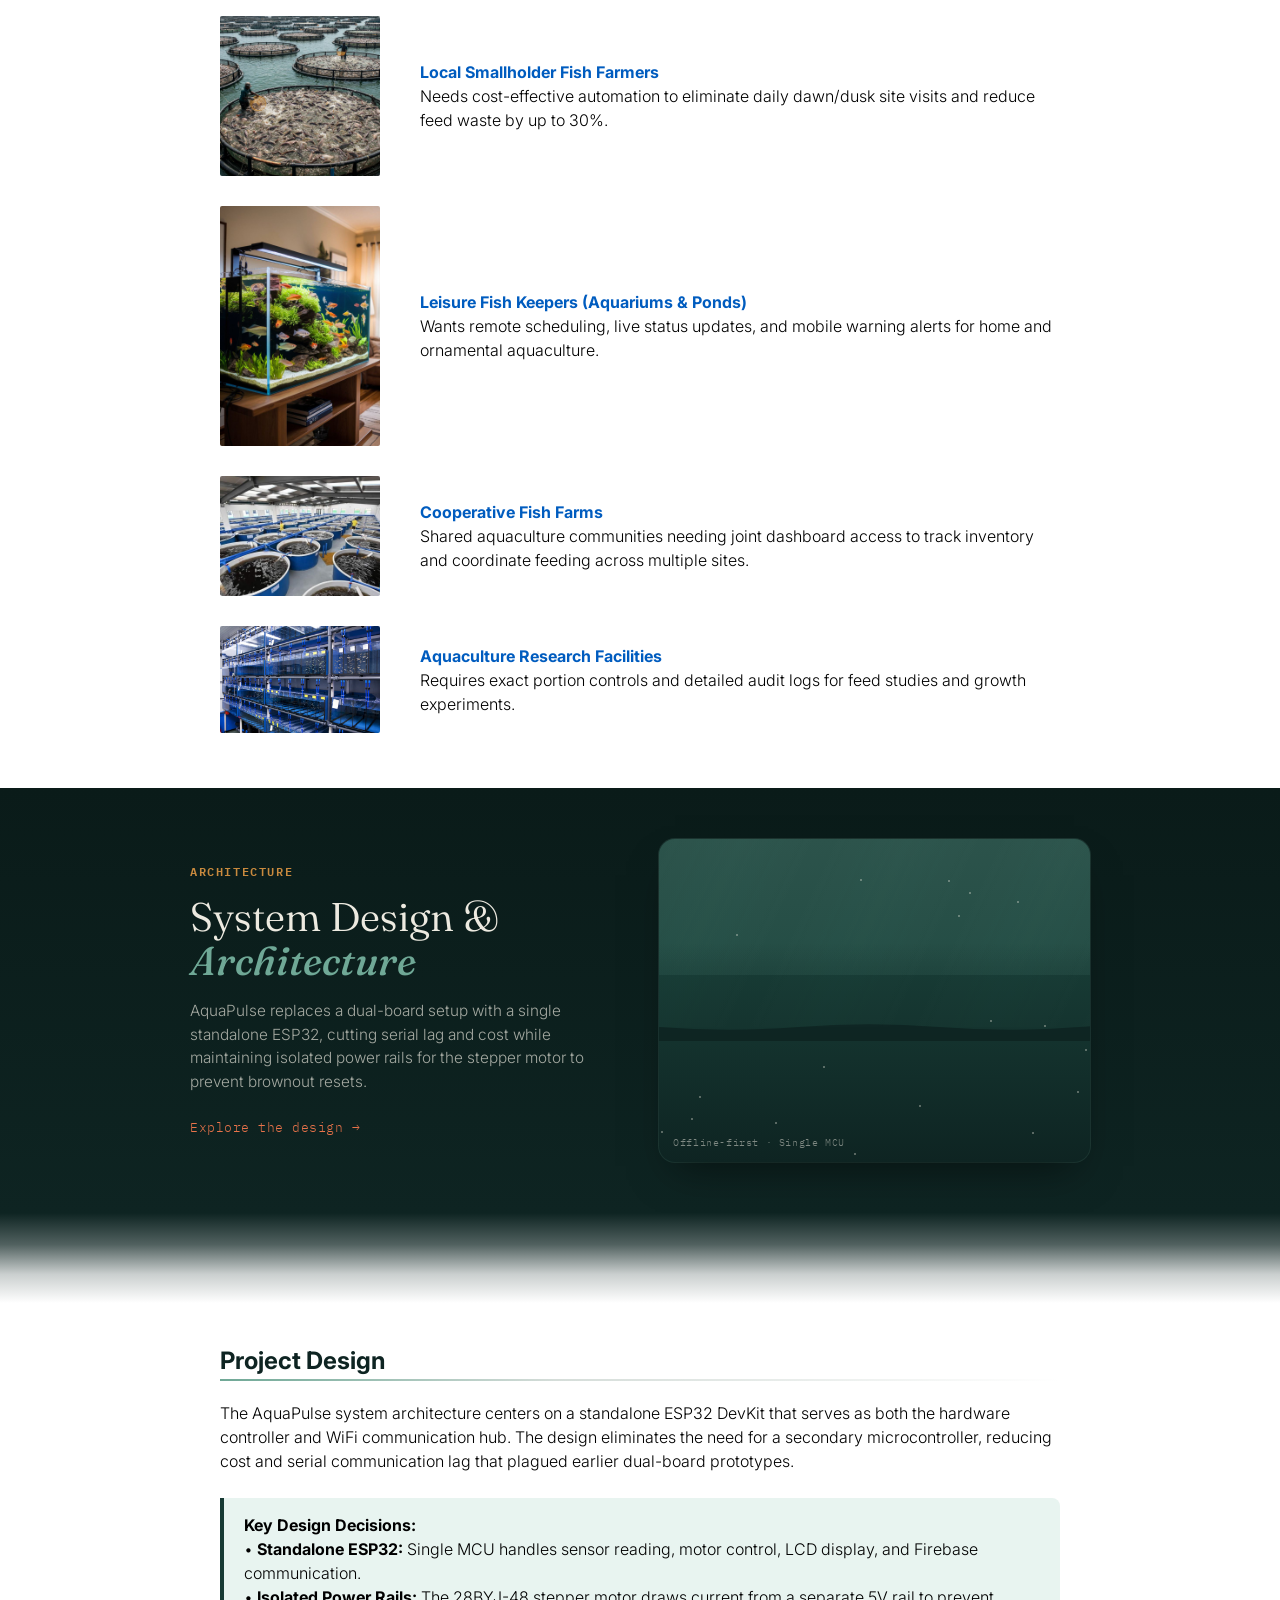
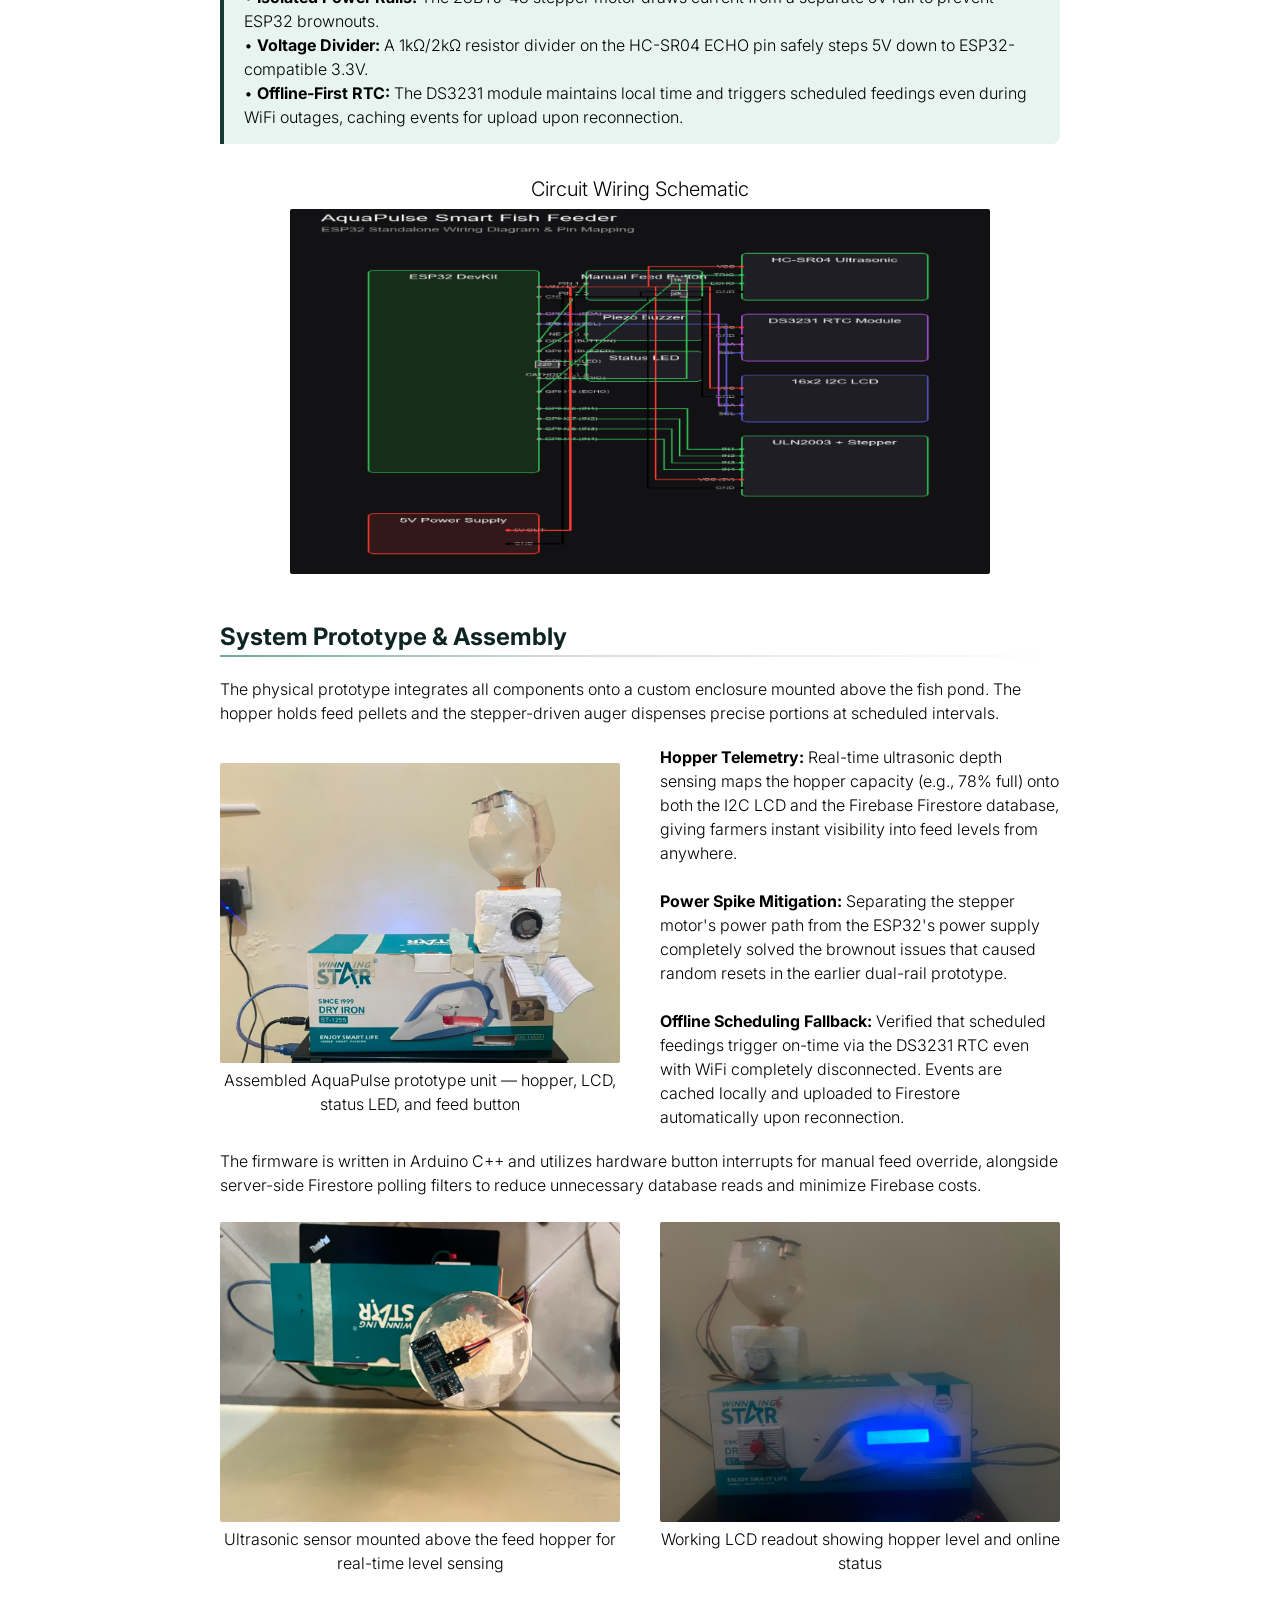
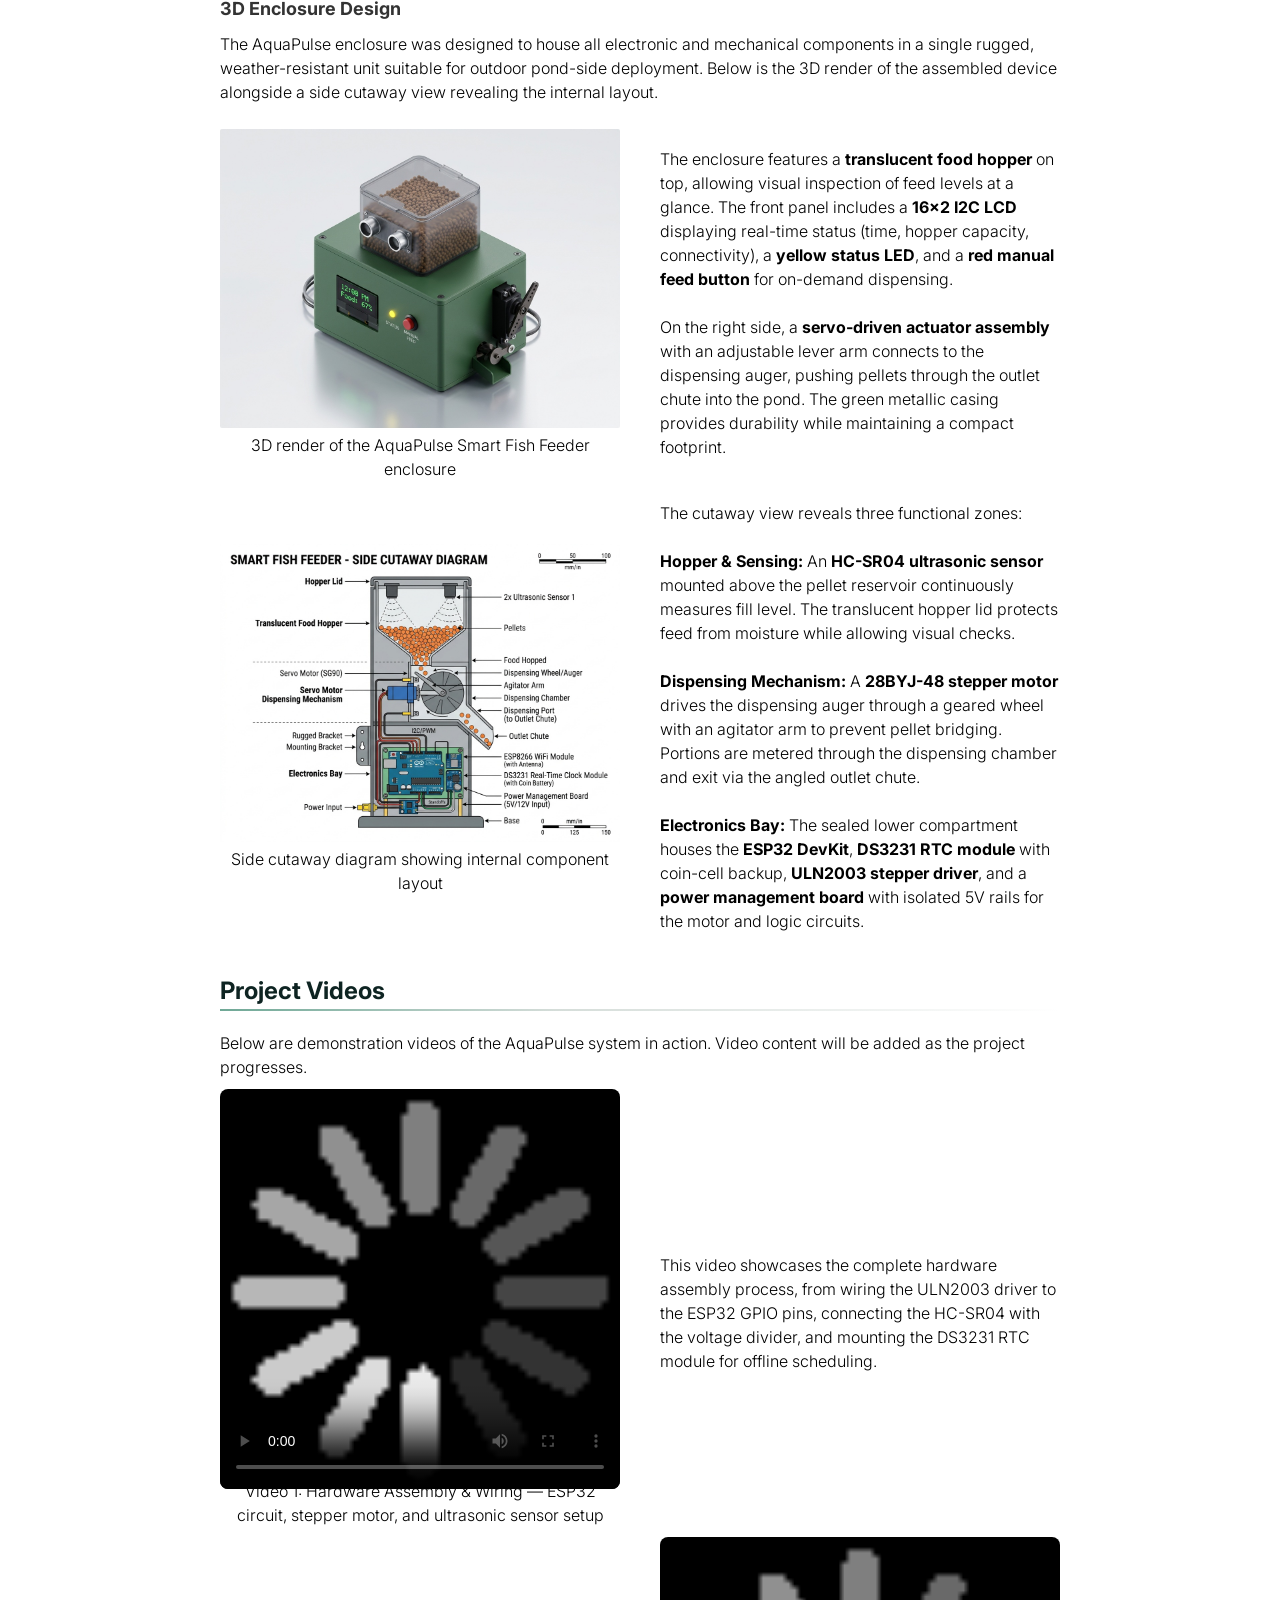
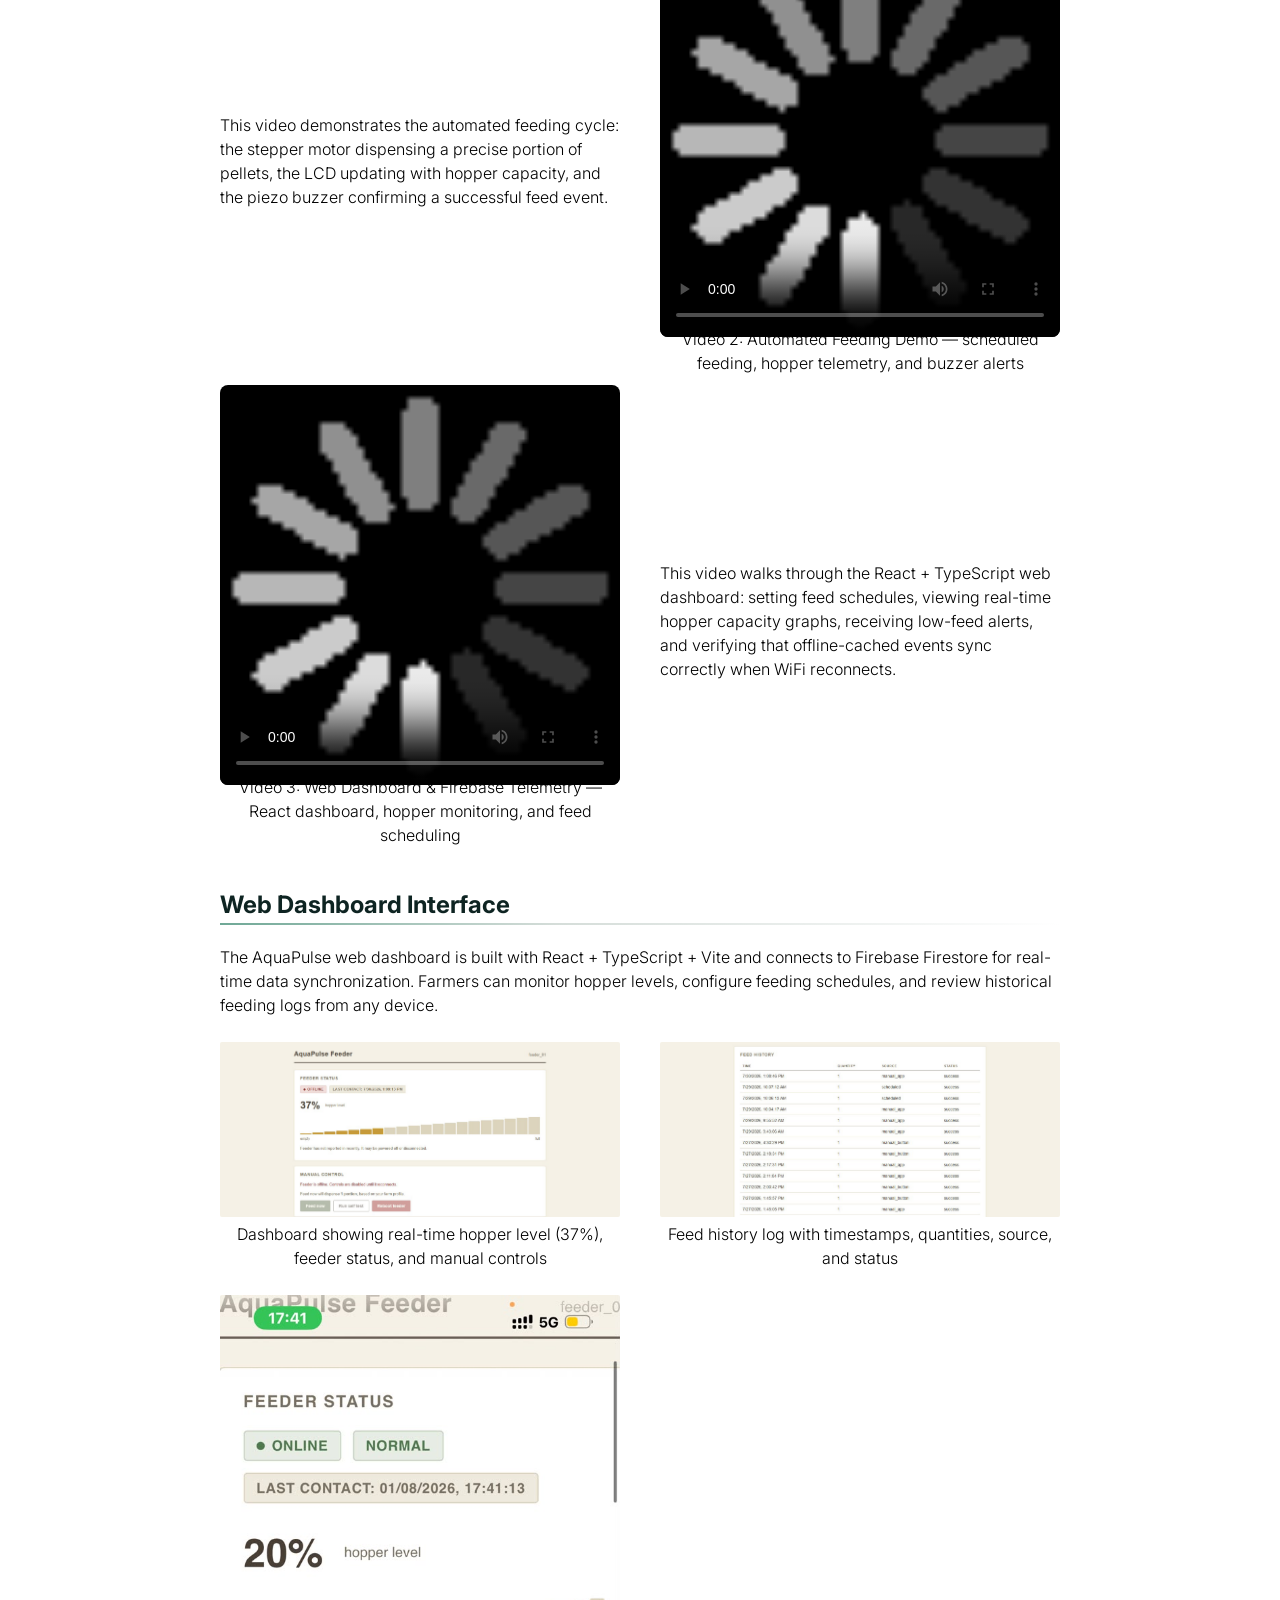
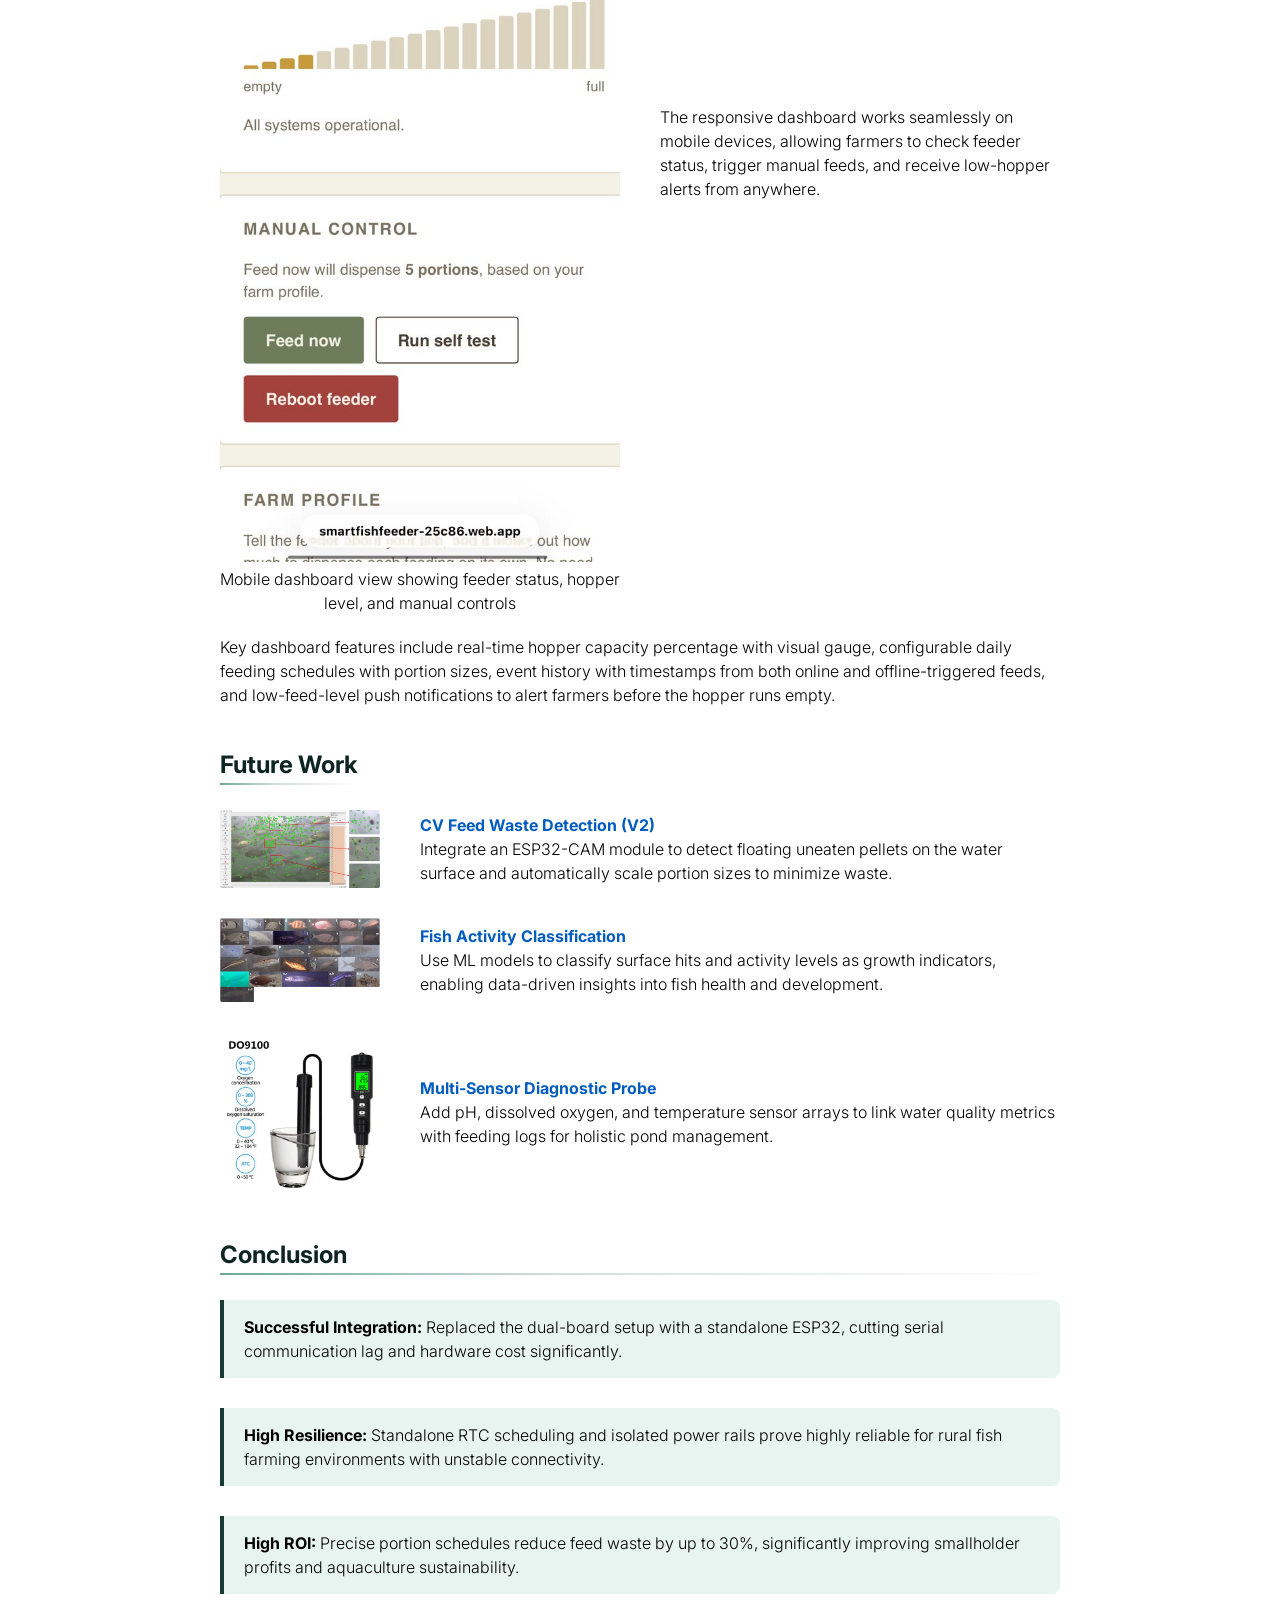
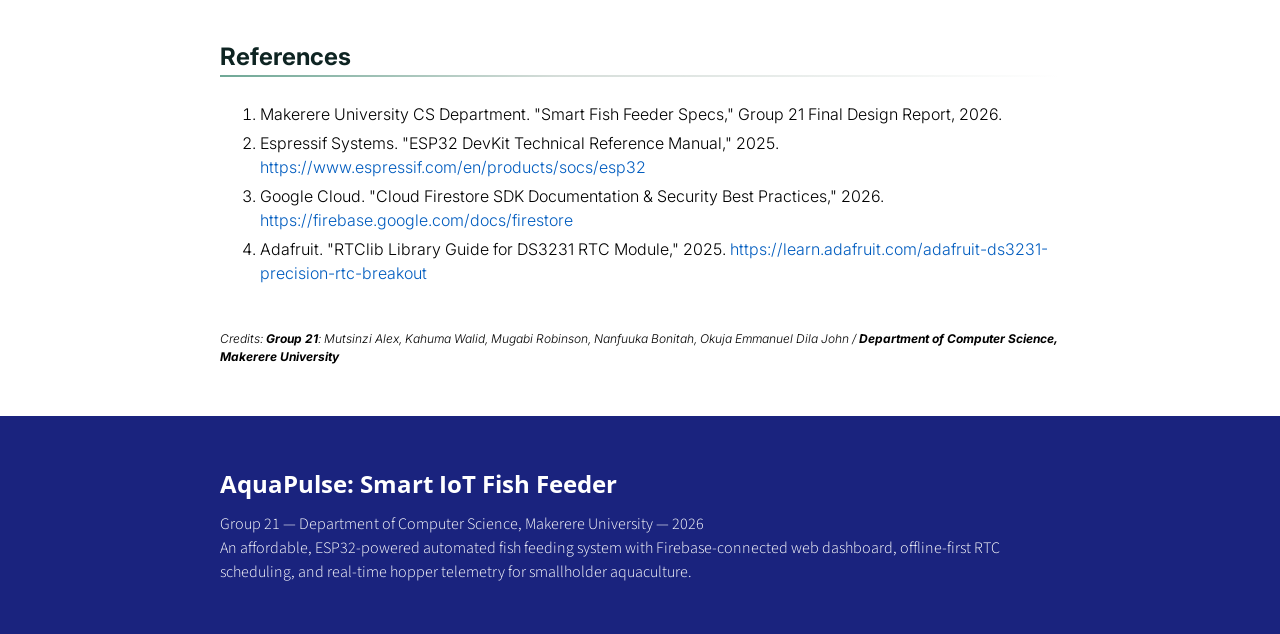
==== commit 2a1ea315: "feat: update hero banner slides with new background images and adjust animation timing" ====
--- a/index.html
+++ b/index.html
@@ -361,8 +361,10 @@
         <div class="ap-mid-frame-wrap">
           <div class="ap-mid-frame">
             <div class="ap-sky"></div>
-            <div class="ap-slide ap-s1"></div>
-            <div class="ap-slide ap-s2"></div>
+            <div class="ap-slide ap-s1" style="background-image: url('img/circuit-wiring.png');"></div>
+            <div class="ap-slide ap-s2" style="background-image: url('img/cutaway-diagram.jpg');"></div>
+            <div class="ap-slide ap-s3" style="background-image: url('img/prototype-lcd-display.jpg');"></div>
+            <div class="ap-slide ap-s4" style="background-image: url('img/multi-sensor-probe.webp');"></div>
             <div class="ap-sky-veil"></div>
             <div class="ap-water"></div>
             <svg class="ap-waterline-svg" viewBox="0 0 400 20" preserveAspectRatio="none">
--- a/css/hero-banner.css
+++ b/css/hero-banner.css
@@ -537,18 +537,22 @@
   position: absolute; inset: 0 0 42% 0;
   background-size: cover;
   background-position: center 38%;
+  background-repeat: no-repeat;
   opacity: 0;
-  animation: ap-mid-slide 16s infinite;
+  animation: ap-mid-slide 24s infinite;
 }
 
 @keyframes ap-mid-slide {
-  0%, 100% { opacity: 0; transform: scale(1.06); }
-  4%       { opacity: 1; transform: scale(1.02); }
-  46%      { opacity: 1; transform: scale(1.0); }
-  50%      { opacity: 0; transform: scale(1.0); }
+  0%   { opacity: 0;   transform: scale(1.05); }
+  5%   { opacity: 0.75; }
+  28%  { opacity: 0.75; transform: scale(1.0); }
+  33%  { opacity: 0;   transform: scale(1.0); }
+  100% { opacity: 0; }
 }
 
 .ap-mid-frame .ap-slide.ap-s2 { animation-delay: 8s; }
+.ap-mid-frame .ap-slide.ap-s3 { animation-delay: 16s; }
+.ap-mid-frame .ap-slide.ap-s4 { animation-delay: 24s; }
 
 .ap-mid-frame .ap-sky-veil {
   position: absolute; inset: 0 0 42% 0;
@@ -615,7 +619,9 @@
   .ap-hero .ap-slide.ap-s2,
   .ap-hero .ap-slide.ap-s3,
   .ap-hero .ap-slide.ap-s4,
-  .ap-mid-frame .ap-slide.ap-s2 { opacity: 0; }
+  .ap-mid-frame .ap-slide.ap-s2,
+  .ap-mid-frame .ap-slide.ap-s3,
+  .ap-mid-frame .ap-slide.ap-s4 { opacity: 0; }
   .ap-hero .ap-ripples::before,
   .ap-hero .ap-ripples::after,
   .ap-mid-frame .ap-ripples::before,
